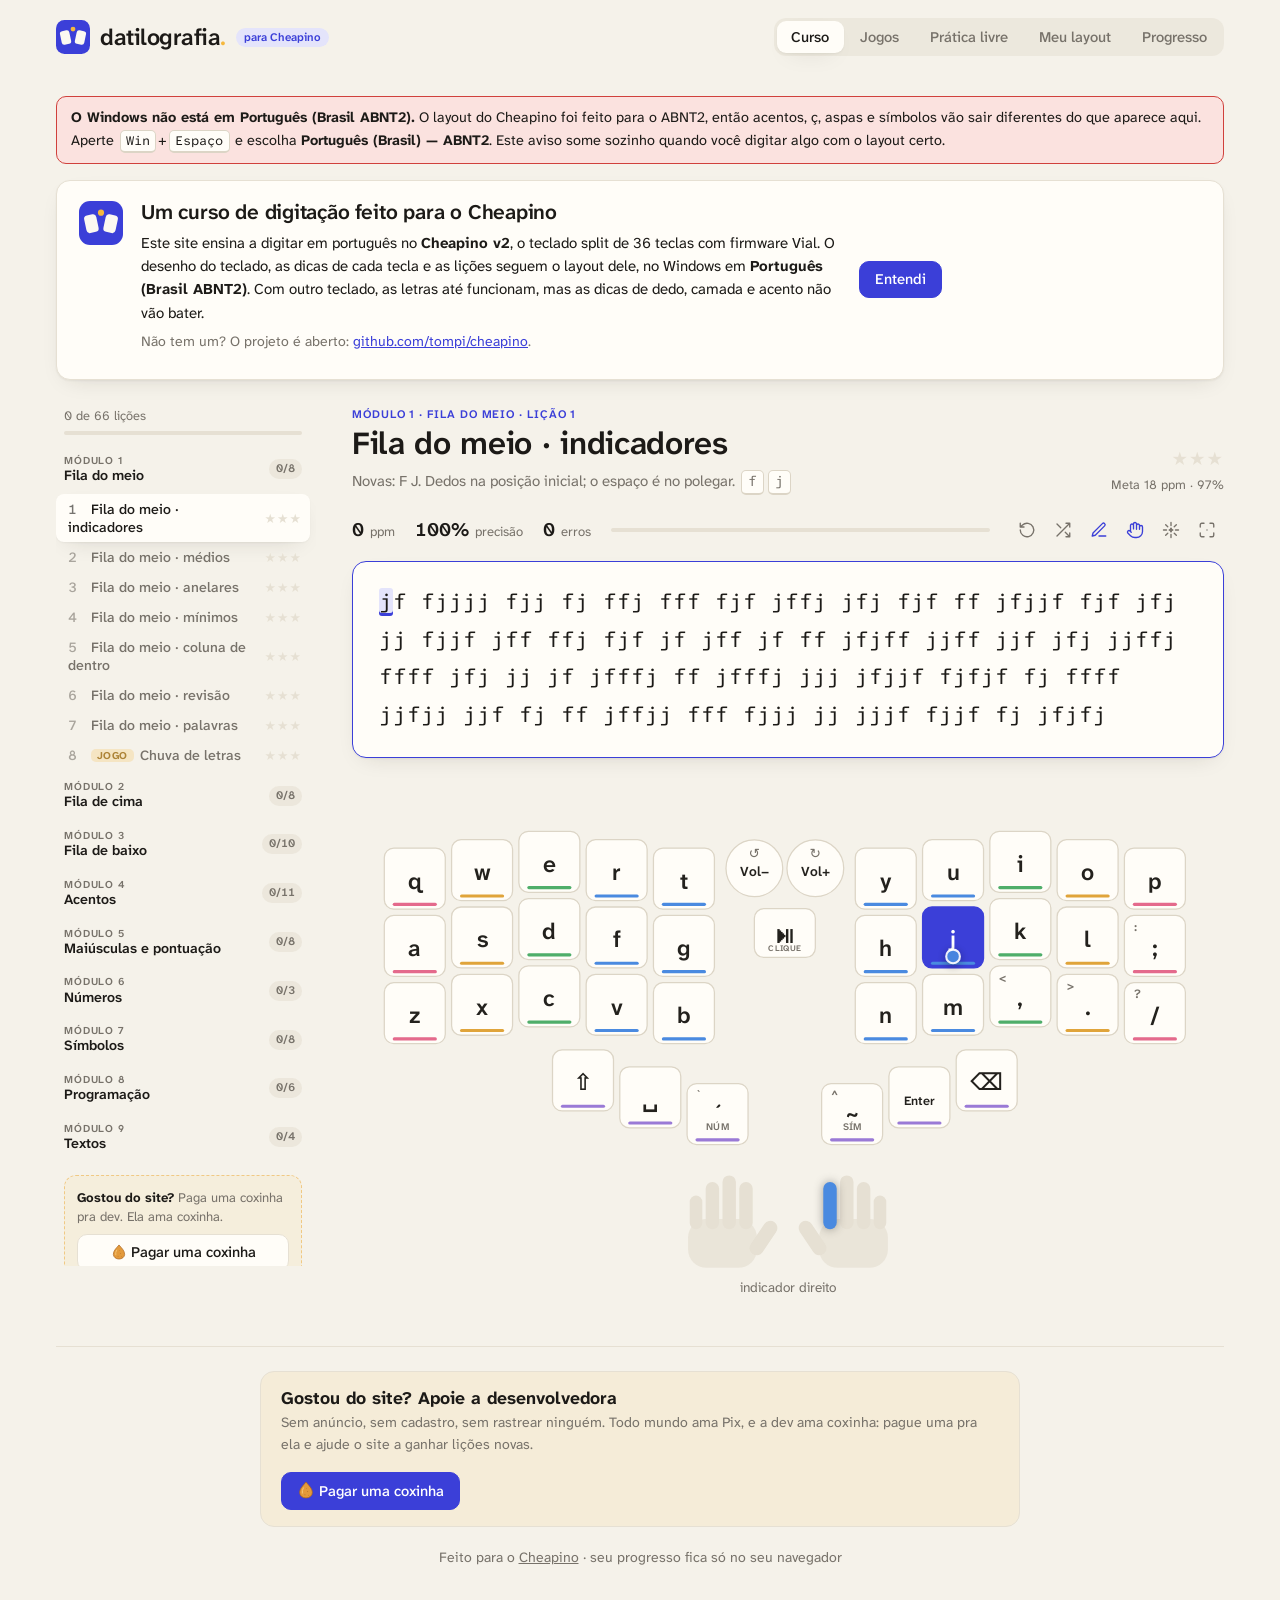
==== datilografia-cheapino/index.html @ bc7ec26a "Datilografia publicada em 2026-10-22T18:55:45.468Z" ====
<!doctype html>
<html lang="pt-BR">
  <head>
    <meta charset="UTF-8" />
    <meta name="viewport" content="width=device-width, initial-scale=1.0" />
    <link rel="preconnect" href="https://fonts.googleapis.com" />
    <link rel="preconnect" href="https://fonts.gstatic.com" crossorigin />
    <link href="https://fonts.googleapis.com/css2?family=Atkinson+Hyperlegible+Mono:wght@400;600;700&family=Atkinson+Hyperlegible+Next:wght@400;500;600;700;800&display=swap" rel="stylesheet" />
    <link rel="icon" href="./favicon.ico" sizes="48x48" />
    <link rel="icon" type="image/png" sizes="96x96" href="./favicon-96.png" />
    <link rel="icon" type="image/png" sizes="192x192" href="./favicon-192.png" />
    <link rel="icon" type="image/svg+xml" href="./favicon.svg" />
    <link rel="apple-touch-icon" href="./apple-touch-icon.png" />
    <link rel="manifest" href="./manifest.webmanifest" />
    <meta name="application-name" content="datilografia." />
    <meta name="apple-mobile-web-app-title" content="datilografia." />
    <meta name="theme-color" content="#3b3fd8" />
    <title>datilografia. — curso de digitação em português para o teclado Cheapino</title>
    <meta name="description" content="Curso gratuito de digitação em português para o teclado split Cheapino v2 (Vial): 65 lições, acentos, programação, jogos e o desenho do seu layout lido direto do teclado." />
    <meta name="keywords" content="digitação, curso de digitação, datilografia, Cheapino, teclado split, Vial, QMK, ABNT2, teclado ergonômico, 36 teclas" />
    <link rel="canonical" href="https://genarasousa.github.io/datilografia-cheapino/" />
    <meta name="robots" content="index, follow" />
    <meta property="og:type" content="website" />
    <meta property="og:locale" content="pt_BR" />
    <meta property="og:site_name" content="datilografia." />
    <meta property="og:title" content="datilografia. — curso de digitação para o Cheapino" />
    <meta property="og:description" content="65 lições, acentos, programação e jogos para aprender a digitar no teclado split Cheapino." />
    <meta property="og:url" content="https://genarasousa.github.io/datilografia-cheapino/" />
    <meta property="og:image" content="https://genarasousa.github.io/datilografia-cheapino/og.png" />
    <meta property="og:image:width" content="1200" />
    <meta property="og:image:height" content="630" />
    <meta property="og:image:alt" content="datilografia. — curso de digitação em português para o teclado split Cheapino" />
    <meta name="twitter:card" content="summary_large_image" />
    <meta name="twitter:title" content="datilografia. — curso de digitação para o Cheapino" />
    <meta name="twitter:description" content="65 lições, acentos, programação e jogos para aprender a digitar no teclado split Cheapino." />
    <meta name="twitter:image" content="https://genarasousa.github.io/datilografia-cheapino/og.png" />
    <script type="application/ld+json">
      {
        "@context": "https://schema.org",
        "@type": "WebSite",
        "name": "datilografia.",
        "alternateName": ["Datilografia Cheapino", "datilografia para Cheapino"],
        "url": "https://genarasousa.github.io/datilografia-cheapino/",
        "inLanguage": "pt-BR"
      }
    </script>
    <script type="application/ld+json">
      {
        "@context": "https://schema.org",
        "@type": "WebApplication",
        "name": "datilografia.",
        "url": "https://genarasousa.github.io/datilografia-cheapino/",
        "image": "https://genarasousa.github.io/datilografia-cheapino/og.png",
        "description": "Curso gratuito de digitação em português para o teclado split Cheapino v2.",
        "applicationCategory": "EducationalApplication",
        "operatingSystem": "Windows",
        "inLanguage": "pt-BR",
        "isAccessibleForFree": true,
        "offers": { "@type": "Offer", "price": "0", "priceCurrency": "BRL" }
      }
    </script>
    <script type="module" crossorigin src="./assets/index-Bh8_E_7R.js"></script>
    <link rel="stylesheet" crossorigin href="./assets/index-CuAibMGf.css">
  </head>
  <body>
    <div id="root">
      <!-- Conteúdo para buscadores e para quem está sem JavaScript; o app substitui ao carregar. -->
      <main style="max-width: 720px; margin: 40px auto; padding: 0 16px; font-family: system-ui, sans-serif; line-height: 1.6">
        <h1>datilografia. — curso de digitação para o Cheapino</h1>
        <p>Curso gratuito de digitação em português feito para o <strong>Cheapino v2</strong>, o teclado split de 36 teclas com firmware Vial, no Windows em Português (Brasil ABNT2).</p>
        <ul>
          <li>65 lições em 9 módulos: fila do meio, de cima e de baixo, acentos (á, ã, ç, ê, à), maiúsculas, pontuação, números, símbolos, programação e textos.</li>
          <li>Desenho do teclado com a próxima tecla, qual dedo usar e a camada certa.</li>
          <li>Lê o layout direto do teclado pelo navegador (WebHID) ou de um arquivo .vil do Vial.</li>
          <li>Jogos: chuva de letras, corrida contra o fantasma, Grande Prêmio, estrada, plantas contra caracóis e contra o relógio.</li>
          <li>Modo foco com som de máquina de escrever e progresso salvo no navegador.</li>
        </ul>
        <noscript><p>Ative o JavaScript para usar o curso.</p></noscript>
      </main>
    </div>
  </body>
</html>
---- datilografia-cheapino/assets/index-CuAibMGf.css ----
:root{--bg: #f5f2ea;--panel: #fffdf8;--text: #1c1a17;--muted: #77726a;--line: #e6e0d3;--accent: #3b3fd8;--accent-soft: #e4e4fb;--brand: #3b3fd8;--brand-ink: #fbf8f1;--brand-dot: #f5b83d;--gold: #f5b83d;--hold: #d98a1c;--hold-soft: #fbedd6;--pre: #8a4fd0;--pre-soft: #efe4fb;--ok: #2f8a55;--err: #d0413c;--err-soft: #fbe2df;--heat: #e04040;--key-bg: #fffdf8;--key-line: #dcd5c6;--key-text: #23211d;--shadow: 0 1px 2px rgba(40, 32, 20, .05), 0 8px 24px -12px rgba(40, 32, 20, .18);--f-pinky: #e46a8c;--f-ring: #e0a43a;--f-middle: #4fae6a;--f-index: #4a8ae0;--f-thumb: #9a7ad6;--serif: "Atkinson Hyperlegible Next", system-ui, sans-serif;--sans: "Atkinson Hyperlegible Next", system-ui, sans-serif;--mono: "Atkinson Hyperlegible Mono", ui-monospace, monospace;--radius: 14px;--asphalt: #45423c;--lane-paint: #f4ecd8;color-scheme:light}@media(prefers-color-scheme:dark){:root:not([data-theme=light]){--bg: #131318;--panel: #1b1b22;--text: #eeebe4;--muted: #96938b;--line: #2a2a33;--accent: #8f93ff;--accent-soft: #272a52;--brand: #5b5ff0;--brand-ink: #f5f2ea;--brand-dot: #f5b83d;--gold: #f5c35a;--hold: #f0a740;--hold-soft: #48351a;--pre: #b99bff;--pre-soft: #33294f;--ok: #62cc8c;--err: #ff6f69;--err-soft: #4a2423;--key-bg: #22222b;--key-line: #363642;--key-text: #eeebe4;--shadow: 0 1px 2px rgba(0, 0, 0, .3), 0 10px 30px -12px rgba(0, 0, 0, .6);--asphalt: #2c2c35;color-scheme:dark}}:root[data-theme=dark]{--bg: #131318;--panel: #1b1b22;--text: #eeebe4;--muted: #96938b;--line: #2a2a33;--accent: #8f93ff;--accent-soft: #272a52;--brand: #5b5ff0;--brand-ink: #f5f2ea;--brand-dot: #f5b83d;--gold: #f5c35a;--hold: #f0a740;--hold-soft: #48351a;--pre: #b99bff;--pre-soft: #33294f;--ok: #62cc8c;--err: #ff6f69;--err-soft: #4a2423;--key-bg: #22222b;--key-line: #363642;--key-text: #eeebe4;--shadow: 0 1px 2px rgba(0, 0, 0, .3), 0 10px 30px -12px rgba(0, 0, 0, .6);--asphalt: #2c2c35;color-scheme:dark}*{box-sizing:border-box}html,body{margin:0}body{background:var(--bg);color:var(--text);font:15px/1.55 var(--sans);-webkit-font-smoothing:antialiased}h1,h2,h3{margin:0;line-height:1.2}h2{font:600 1.45rem/1.2 var(--serif);letter-spacing:-.01em;margin:1.6rem 0 .4rem}a{color:var(--accent)}code,kbd{font-family:var(--mono)}kbd{display:inline-block;min-width:1.6em;padding:0 .4em;margin:0 .15em;border:1px solid var(--key-line);border-bottom-width:2px;border-radius:5px;background:var(--key-bg);text-align:center;font-size:.9em}.muted{color:var(--muted)}button,.button{font:500 .92rem var(--sans);padding:.5rem .95rem;border-radius:10px;border:1px solid var(--line);background:var(--panel);color:var(--text);cursor:pointer;transition:border-color .15s,background .15s,color .15s,transform .1s}button:hover,.button:hover{border-color:color-mix(in oklab,var(--accent) 55%,var(--line))}button:active{transform:translateY(1px)}button:focus-visible,.button:focus-within{outline:2px solid var(--accent);outline-offset:2px}button.primary{background:var(--brand);border-color:var(--brand);color:#fff}button.primary:hover{background:color-mix(in oklab,var(--brand) 88%,#000)}button.danger{color:var(--err);margin-top:1.5rem;background:none}button.active{background:var(--accent-soft);border-color:transparent;color:var(--accent)}.app{max-width:1200px;margin:0 auto;padding:0 16px 56px}.topbar{display:flex;align-items:center;gap:16px;flex-wrap:wrap;padding:18px 0;margin-bottom:22px}.brand{display:flex;align-items:center;gap:10px;padding:0;border:0;background:none;margin-right:auto}.brand:hover{border:0}.brand h1{font-size:1rem}.logo-mark{display:block;flex:none}.wordmark{font:600 1.45rem/1 var(--serif);letter-spacing:-.02em;color:var(--text)}.wordmark-dot{color:var(--brand-dot)}.brand-tag{align-self:center;padding:2px 8px;border-radius:999px;font-size:.72rem;font-weight:600;color:var(--accent);background:var(--accent-soft);white-space:nowrap}.welcome{display:flex;gap:18px;align-items:flex-start;margin:0 0 26px;padding:20px 22px;background:var(--panel);border:1px solid var(--line);border-radius:var(--radius);box-shadow:var(--shadow)}.welcome h2{margin:0 0 6px;font-size:1.3rem}.welcome p{margin:0 0 6px;max-width:70ch}.welcome .muted{font-size:.88rem}.welcome .logo-mark{flex:none}.welcome>button{flex:none;align-self:center}@media(max-width:700px){.welcome{flex-direction:column}.welcome>button{align-self:stretch}}.kbd-status{display:inline-flex;align-items:center;gap:6px;font-size:.8rem;color:var(--muted)}.kbd-status i{width:7px;height:7px;border-radius:50%;background:var(--muted)}.kbd-status.ok i{background:var(--ok);box-shadow:0 0 0 3px color-mix(in oklab,var(--ok) 25%,transparent)}.kbd-status.error i{background:var(--err)}.tabs{display:flex;gap:2px;padding:3px;border-radius:12px;background:color-mix(in oklab,var(--line) 55%,transparent)}.tabs button{border:0;background:none;color:var(--muted);padding:.42rem .9rem;border-radius:9px}.tabs button:hover{color:var(--text)}.tabs button.active{background:var(--panel);color:var(--text);box-shadow:var(--shadow)}.kbd-note{text-align:center;font-size:.85rem;margin:0 0 8px}button:disabled{opacity:.55;cursor:default}.course{display:grid;grid-template-columns:260px 1fr;gap:36px;align-items:start}@media(max-width:860px){.course{grid-template-columns:1fr}.lesson-list{max-height:260px}}.lesson-list{max-height:calc(100vh - 40px);overflow:auto;position:sticky;top:16px;padding-right:6px;scrollbar-width:thin}.lesson-progress{display:flex;flex-direction:column;gap:6px;font-size:.8rem;color:var(--muted);margin:0 8px 10px}.lesson-progress .bar{height:4px;border-radius:2px;background:var(--line);overflow:hidden}.lesson-progress .bar span{display:block;height:100%;background:var(--gold);border-radius:2px}.lesson-list h3{font:600 .7rem var(--sans);text-transform:uppercase;letter-spacing:.08em;color:var(--muted);margin:16px 8px 4px}.lesson-item{display:flex;width:100%;justify-content:space-between;align-items:center;gap:8px;border:none;background:none;text-align:left;padding:6px 8px;font-size:.88rem;color:var(--muted);border-radius:8px}.lesson-item:hover{color:var(--text);background:color-mix(in oklab,var(--line) 40%,transparent)}.lesson-item em{font-style:normal;display:inline-block;min-width:1.6em;font-variant-numeric:tabular-nums;opacity:.6}.lesson-item.active{background:var(--panel);color:var(--text);font-weight:500;box-shadow:var(--shadow)}.stars{white-space:nowrap;letter-spacing:1px}.stars span{color:var(--line);font-size:.8rem}.stars span.on{color:var(--gold)}.lesson-head{display:flex;justify-content:space-between;align-items:flex-end;gap:16px;flex-wrap:wrap;margin-bottom:18px}.lesson-head h2{font-size:2rem;margin:2px 0 6px}.lesson-head p{margin:0}.eyebrow{font-size:.72rem;font-weight:600;text-transform:uppercase;letter-spacing:.08em;color:var(--accent)}.lesson-goal{display:flex;flex-direction:column;align-items:flex-end;gap:2px;font-size:.8rem;color:var(--muted)}.lesson-goal .stars span{font-size:1.15rem}.new-chars kbd{font-size:.95em}.next-lesson{margin-top:14px;text-align:center}.typer{display:flex;flex-direction:column;gap:14px}.typer-stats{display:flex;gap:20px;align-items:center;color:var(--muted);font-size:.82rem}.typer-stats b{color:var(--text);font-size:1.2rem;font-weight:600;font-variant-numeric:tabular-nums;margin-right:2px}.progress{flex:1;height:4px;background:var(--line);border-radius:2px;overflow:hidden}.progress span{display:block;height:100%;background:var(--accent);transition:width .15s}.typer-text{position:relative;background:var(--panel);border:1px solid var(--line);border-radius:var(--radius);padding:22px 26px;box-shadow:var(--shadow);font:1.35rem/1.75 var(--mono);white-space:pre-wrap;word-break:break-word;cursor:text;min-height:110px}.typer-text.code{font-size:1.1rem;line-height:1.6}.typer-text.focused{border-color:var(--accent)}.typer-text .done{color:var(--muted)}.typer-text .done.err{color:var(--err)}.typer-text .cur{background:var(--accent-soft);box-shadow:inset 0 -3px 0 var(--accent);border-radius:3px}.typer-text .cur.err{background:var(--err-soft);box-shadow:inset 0 -3px 0 var(--err)}.typer-text .todo{color:var(--text)}.typer-text .sp.err{background:var(--err-soft)}.hidden-input{position:absolute;opacity:0;left:0;top:0;width:1px;height:1px;resize:none;border:0;padding:0}.focus-overlay{position:absolute;top:0;right:0;bottom:0;left:0;display:grid;place-items:center;border-radius:12px;background:color-mix(in oklab,var(--panel) 80%,transparent);font:600 1rem var(--sans);color:var(--accent)}.hint{display:flex;gap:10px;align-items:center;flex-wrap:wrap;min-height:2rem}.hint-label{color:var(--muted)}.hint kbd{font-size:1.15rem}.hint-steps{font-weight:500}.hint-wrong{color:var(--err)}.result{text-align:center}.result-big{display:flex;gap:28px;justify-content:center;flex-wrap:wrap;margin:6px 0}.result-big>div{display:flex;flex-direction:column;align-items:center}.result-big b{font-size:2rem}.result-big span{color:var(--muted);font-size:.85rem}.typer-actions{display:flex;gap:2px}.icon-btn{display:grid;place-items:center;width:34px;height:34px;padding:0;border:0;background:none;color:var(--muted);border-radius:9px}.icon-btn:hover{color:var(--text);background:color-mix(in oklab,var(--line) 55%,transparent)}.icon-btn.on{color:var(--accent)}.keyboard{width:100%;max-width:820px;margin:4px auto 0;display:block;-webkit-user-select:none;user-select:none;font-feature-settings:"calt" 0,"liga" 0}.key .key-cap{fill:var(--key-bg);stroke:var(--key-line);stroke-width:1.2;transition:fill .1s}.key .key-tap{fill:var(--key-text);font-family:var(--sans);font-weight:600}.key .key-hold{fill:var(--muted);font-family:var(--sans);font-weight:600;letter-spacing:.04em}.key.trns .key-tap{opacity:.3}.key .key-shift{fill:var(--muted);font-family:var(--sans);font-weight:600}.key.hl-target .key-shift{fill:#fff;opacity:.8}.key.dim .key-tap,.key.dim .key-hold{opacity:.25}.key.dim .key-cap{opacity:.55}.mod-view{display:flex;gap:6px;align-items:center;justify-content:center;flex-wrap:wrap;margin:6px 0 0;font-size:.85rem}.key.empty .key-cap{opacity:.4}.key.hl-target .key-cap{fill:var(--accent);stroke:var(--accent)}.key.hl-target .key-tap,.key.hl-target .key-hold{fill:#fff}.key.hl-hold .key-cap{fill:var(--hold-soft);stroke:var(--hold);stroke-width:2.5}.key.hl-pre .key-cap{fill:var(--pre-soft);stroke:var(--pre);stroke-width:2.5}.key.holding .key-cap{stroke:var(--hold);stroke-dasharray:4 3}.key.pressed .key-cap{stroke:var(--ok);stroke-width:3}.badge circle{fill:var(--pre)}.badge text{fill:#fff;font-family:var(--sans);font-weight:700}.key.hl-target .badge circle{fill:var(--text)}.key.hl-target .badge text{fill:var(--bg)}.layer-caption{text-align:center;color:var(--muted);font-size:.85rem;margin:0}.chips{display:flex;gap:6px;flex-wrap:wrap;margin-bottom:14px;align-items:center}.chips button,.mod-view button{border-radius:999px;padding:.35rem .85rem;font-size:.85rem}.custom-text{display:flex;flex-direction:column;gap:8px;margin-bottom:12px;align-items:flex-start}.custom-text textarea{width:100%;font:.95rem var(--mono);padding:10px;border-radius:8px;border:1px solid var(--line);background:var(--panel);color:var(--text)}.legend{display:flex;gap:14px;flex-wrap:wrap;justify-content:center;font-size:.85rem;margin:8px 0}.legend i{display:inline-block;width:12px;height:4px;border-radius:2px;vertical-align:middle}.layout-actions{display:flex;gap:8px;flex-wrap:wrap;justify-content:center;margin:14px 0}.docs{max-width:760px;margin:28px auto 0;display:flex;flex-direction:column;gap:10px}.docs li{margin:6px 0}.docs details{background:var(--panel);border:1px solid var(--line);border-radius:var(--radius);padding:0 20px}.docs details[open]{padding-bottom:8px}.docs summary{cursor:pointer;padding:16px 0;font:600 1.1rem var(--serif);list-style:none;display:flex;justify-content:space-between}.docs summary::-webkit-details-marker{display:none}.docs summary:after{content:"+";color:var(--muted);font-family:var(--sans);font-weight:400;transition:transform .2s}.docs details[open] summary:after{transform:rotate(45deg)}.nav-drill{background:var(--panel);border:1px solid var(--line);border-radius:12px;padding:18px;text-align:center;outline:none}.nav-drill:focus{border-color:var(--accent)}.nav-seq{display:flex;flex-wrap:wrap;gap:6px;justify-content:center}.nav-seq kbd{font-size:1rem;padding:2px 8px}.nav-seq kbd.done{opacity:.35}.nav-seq kbd.cur{border-color:var(--accent);background:var(--accent-soft)}.shake{animation:shake .2s}@keyframes shake{25%{transform:translate(-4px)}75%{transform:translate(4px)}}table{border-collapse:collapse;width:100%;max-width:820px;font-size:.9rem}th,td{text-align:left;padding:6px 10px;border-bottom:1px solid var(--line)}th{color:var(--muted);font-weight:600}.progress-page,.practice,.layout-page{max-width:900px;margin:0 auto}.os-warning{background:var(--err-soft);border:1px solid var(--err);border-radius:10px;padding:10px 14px;margin:0 0 16px;font-size:.9rem}.debug-log{background:var(--panel);border:1px dashed var(--line);border-radius:10px;padding:8px 12px}.debug-log p{margin:0 0 6px;font-size:.85rem}.debug-log pre{margin:0;font-size:.8rem;line-height:1.45;white-space:pre-wrap;max-height:360px;overflow:auto}.option{display:flex;gap:8px;align-items:flex-start;justify-content:center;max-width:820px;margin:4px auto 10px;font-size:.9rem}.encoder .enc-dial{fill:var(--key-bg);stroke:var(--key-line);stroke-width:1.2}.encoder .enc-arrow{fill:var(--muted);font-family:var(--sans)}.encoder .key-tap{fill:var(--key-text);font-family:var(--sans);font-weight:600}.keyboard.shifted .key:not(.dim):not(.empty):not(.hl-target) .key-tap{fill:var(--accent)}.key.mod-on .key-cap{fill:var(--accent-soft);stroke:var(--accent);stroke-width:2.5}body.focus-mode .topbar,body.focus-mode .os-warning,body.focus-mode .welcome,body.focus-mode .lesson-list,body.focus-mode .lesson-head,body.focus-mode .chips,body.focus-mode .custom-text,body.focus-mode .practice>.muted,body.focus-mode .layer-caption,body.focus-mode .debug-log,body.focus-mode .typer-actions>button:not(.focus-toggle):not(.restart-btn):not(.rave-toggle):not(.primary){display:none}body.focus-mode .course{display:block}body.focus-mode .app{max-width:980px;min-height:100vh;display:flex;flex-direction:column;padding-top:4vh;padding-bottom:4vh}body.focus-mode .app>main{margin-block:auto}body.focus-mode .typer{gap:18px;animation:focus-in .4s ease}body.focus-mode .typer-stats{justify-content:center;opacity:.7;font-size:.85rem}body.focus-mode .typer-stats .progress{flex:0 0 220px;height:3px}body.focus-mode .typer-text{font-family:var(--mono);font-size:1.7rem;line-height:1.9;padding:40px 52px;min-height:260px;background:var(--paper);color:var(--ink);border:0;border-radius:4px;box-shadow:0 1px #0000000a,0 18px 50px -18px #00000073}body.focus-mode .typer-text.code{font-size:1.35rem}body.focus-mode .typer-text .todo{color:var(--ink-todo)}body.focus-mode .typer-text .done{color:var(--ink);animation:ink .18s ease-out}body.focus-mode .typer-text .done.err{color:var(--err)}body.focus-mode .typer-text .cur{background:transparent;box-shadow:inset 0 -2px 0 var(--ink);border-radius:0;animation:caret 1.1s steps(1) infinite}body.focus-mode .typer-text .cur.err{box-shadow:inset 0 -2px 0 var(--err);background:var(--err-soft)}body.focus-mode .focus-overlay{background:color-mix(in oklab,var(--paper) 85%,transparent);color:var(--ink);font-family:var(--mono)}body.focus-mode .hint{justify-content:center;opacity:.75}body.focus-mode .typer-actions{opacity:.35;transition:opacity .2s}body.focus-mode .typer-actions:hover{opacity:1}body.focus-mode .keyboard{opacity:.45;transition:opacity .25s;max-width:640px;margin:0 auto}body.focus-mode .keyboard:hover,body.focus-mode .typer:has(.hint-wrong) .keyboard{opacity:1}@keyframes ink{0%{opacity:.25;transform:translateY(-2px)}}@keyframes caret{50%{box-shadow:inset 0 -2px 0 transparent}}@keyframes focus-in{0%{opacity:0;transform:translateY(8px)}}:root{--paper: #fbf8f1;--ink: #2a2622;--ink-todo: #7a7468}@media(prefers-color-scheme:dark){:root:not([data-theme=light]){--paper: #1f1e1b;--ink: #ece6d8;--ink-todo: #a49d8f}}:root[data-theme=dark]{--paper: #1f1e1b;--ink: #ece6d8;--ink-todo: #a49d8f}@media(prefers-reduced-motion:reduce){body.focus-mode *{animation:none!important}}.modal-backdrop{position:fixed;top:0;right:0;bottom:0;left:0;z-index:50;display:grid;place-items:center;padding:16px;background:color-mix(in oklab,#000 55%,transparent);-webkit-backdrop-filter:blur(6px);backdrop-filter:blur(6px);animation:fade-in .25s ease}.result-modal{position:relative;overflow:hidden;width:min(480px,100%);text-align:center;padding:30px 28px 22px;border-radius:22px;background:var(--panel);border:1px solid var(--line);box-shadow:0 30px 80px -20px #0009;animation:modal-in .5s cubic-bezier(.2,1.4,.4,1)}.rm-glow{position:absolute;inset:-40% -20% auto;height:260px;pointer-events:none;opacity:.55;background:radial-gradient(closest-side,color-mix(in oklab,var(--accent) 45%,transparent),transparent)}.stars-3 .rm-glow{background:radial-gradient(closest-side,rgba(232,181,44,.55),transparent)}.rm-lesson{position:relative;margin:0;color:var(--muted);font-size:.82rem;letter-spacing:.05em;text-transform:uppercase}.rm-stars{position:relative;display:flex;justify-content:center;align-items:flex-end;gap:6px;margin:14px 0 6px}.rm-star{width:64px;height:64px;fill:var(--line);stroke:color-mix(in oklab,var(--line) 70%,var(--muted));stroke-width:.8;stroke-linejoin:round;transition:fill .2s}.rm-star.mid{width:84px;height:84px;margin-bottom:10px}.rm-star.on{fill:#f5c542;stroke:#d99a14;filter:drop-shadow(0 0 12px rgba(245,197,66,.7));animation:star-pop .55s cubic-bezier(.2,1.6,.4,1)}.rm-title{position:relative;font-size:1.9rem;margin:4px 0;letter-spacing:-.01em}.rm-sub{position:relative;margin:0 auto;max-width:34ch;color:var(--muted)}.rm-badges{display:flex;flex-wrap:wrap;justify-content:center;gap:6px;margin:14px 0 4px;min-height:8px}.rm-badge{padding:3px 10px;border-radius:999px;font-size:.78rem;font-weight:600;background:var(--accent-soft);color:var(--accent);animation:badge-in .4s 1.4s both cubic-bezier(.2,1.4,.4,1)}.rm-badge.gold{background:#f5c5422e;color:#c98a00}.rm-badge.green{background:color-mix(in oklab,var(--ok) 18%,transparent);color:var(--ok)}@media(prefers-color-scheme:dark){:root:not([data-theme=light]) .rm-badge.gold{color:#f5c542}}:root[data-theme=dark] .rm-badge.gold{color:#f5c542}.rm-stats{display:grid;grid-template-columns:repeat(4,1fr);gap:8px;margin:16px 0 10px}.rm-stats>div{display:flex;flex-direction:column;padding:10px 4px;border-radius:12px;background:var(--bg)}.rm-stats b{font-size:1.45rem;font-variant-numeric:tabular-nums}.rm-stats span{color:var(--muted);font-size:.78rem}.rm-tip{margin:6px 0 0;font-size:.9rem;color:var(--text)}.rm-actions{display:flex;gap:8px;justify-content:center;margin-top:18px;flex-wrap:wrap}.rm-actions .primary{padding-inline:1.2rem}.rm-keys{margin:12px 0 0;font-size:.75rem;color:var(--muted)}.confetti{position:fixed;top:0;right:0;bottom:0;left:0;pointer-events:none;overflow:hidden}.confetti i{position:absolute;top:-20px;border-radius:2px;opacity:0;animation-name:confetti-fall;animation-timing-function:cubic-bezier(.3,.6,.6,1);animation-fill-mode:forwards}@keyframes confetti-fall{0%{opacity:1;transform:translate(0) rotate(0)}to{opacity:.9;transform:translate(var(--drift),105vh) rotate(var(--rot))}}@keyframes star-pop{0%{transform:scale(.2) rotate(-25deg)}60%{transform:scale(1.25) rotate(8deg)}to{transform:scale(1) rotate(0)}}@keyframes modal-in{0%{opacity:0;transform:translateY(24px) scale(.92)}}@keyframes badge-in{0%{opacity:0;transform:scale(.6)}}@keyframes fade-in{0%{opacity:0}}@media(max-width:480px){.rm-stats{grid-template-columns:repeat(2,1fr)}.rm-star{width:52px;height:52px}.rm-star.mid{width:68px;height:68px}}@media(prefers-reduced-motion:reduce){.modal-backdrop *,.modal-backdrop{animation:none!important}.confetti{display:none}}.layer-caption b{color:var(--hold)}.hint{justify-content:center;min-height:2.2rem;font-size:.92rem}.stat-cards{display:grid;grid-template-columns:repeat(3,1fr);gap:12px}.stat-cards>div{background:var(--panel);border:1px solid var(--line);border-radius:var(--radius);padding:18px 20px;box-shadow:var(--shadow)}.stat-cards b{display:block;font:600 2.2rem/1 var(--serif)}.stat-cards b small{font-size:1.1rem;color:var(--muted)}.stat-cards span{font-size:.82rem;color:var(--muted)}.legend{color:var(--muted)}.result-big b,.rm-title{font-family:var(--serif)}@media(max-width:860px){.lesson-list{position:static;max-height:240px}.tabs{width:100%;justify-content:space-between}.tabs button{flex:1;padding-inline:.4rem}.lesson-head h2{font-size:1.6rem}}.game-tag{display:inline-block;margin-right:6px;padding:0 6px;border-radius:5px;vertical-align:1px;font-size:.65rem;font-weight:700;text-transform:uppercase;letter-spacing:.06em;background:color-mix(in oklab,var(--gold) 22%,transparent);color:color-mix(in oklab,var(--gold) 70%,var(--text))}.game{display:flex;flex-direction:column;gap:14px}.game-hud{display:flex;gap:20px;align-items:center;color:var(--muted);font-size:.82rem}.game-hud b,.clock b{color:var(--text);font-size:1.2rem;font-weight:600;font-variant-numeric:tabular-nums;margin-right:2px}.clock{display:flex;align-items:center;gap:4px;flex:1}.clock .progress{margin-left:10px}.hearts span{font-size:1.15rem;color:var(--line);margin-right:2px;transition:color .2s,transform .2s}.hearts span.on{color:var(--err)}.sky{position:relative;overflow:hidden;border-radius:var(--radius);border:1px solid var(--line);cursor:text;background:radial-gradient(1px 1px at 20% 30%,color-mix(in oklab,var(--muted) 60%,transparent) 50%,transparent 51%),radial-gradient(1px 1px at 70% 20%,color-mix(in oklab,var(--muted) 60%,transparent) 50%,transparent 51%),radial-gradient(1px 1px at 45% 60%,color-mix(in oklab,var(--muted) 40%,transparent) 50%,transparent 51%),linear-gradient(180deg,color-mix(in oklab,var(--accent-soft) 70%,var(--panel)),var(--panel));box-shadow:var(--shadow)}.ground{position:absolute;left:0;right:0;bottom:0;height:26px;background:linear-gradient(180deg,color-mix(in oklab,var(--err) 12%,transparent),color-mix(in oklab,var(--err) 22%,transparent));border-top:1px dashed color-mix(in oklab,var(--err) 45%,transparent)}.drop{position:absolute;top:0;padding:4px 10px;border-radius:9px;white-space:nowrap;font:600 1.15rem var(--mono);color:var(--text);background:var(--panel);border:1px solid var(--line);box-shadow:var(--shadow)}.sky.letters .drop{font-size:1.5rem;padding:4px 13px}.drop .typed{color:var(--accent)}.drop.locked{border-color:var(--accent);box-shadow:0 0 0 3px color-mix(in oklab,var(--accent) 25%,transparent),var(--shadow);z-index:2}.burst{position:absolute;width:0;height:0;pointer-events:none}.burst i{position:absolute;width:6px;height:6px;border-radius:50%;background:var(--gold);animation:burst .5s ease-out forwards;transform:rotate(var(--a)) translateY(0)}@keyframes burst{to{transform:rotate(var(--a)) translateY(-42px);opacity:0}}.sky-overlay{position:absolute;top:0;right:0;bottom:0;left:0;display:flex;flex-direction:column;gap:14px;align-items:center;justify-content:center;background:color-mix(in oklab,var(--panel) 72%,transparent);-webkit-backdrop-filter:blur(2px);backdrop-filter:blur(2px);text-align:center;padding:20px}.sky-overlay p{margin:0;font:600 1.2rem var(--serif);max-width:32ch}.countdown{font:600 5rem/1 var(--serif);color:var(--accent);animation:count-pop .7s ease-out}@keyframes count-pop{0%{transform:scale(1.6);opacity:0}40%{opacity:1}}.game .keyboard{max-width:640px}.track{position:relative;display:flex;flex-direction:column;gap:6px;padding:12px 16px;border-radius:var(--radius);background:var(--panel);border:1px solid var(--line);box-shadow:var(--shadow)}.lane{display:flex;align-items:center;gap:10px}.lane-label{width:58px;flex:none;font-size:.72rem;color:var(--muted);text-align:right}.lane-road{position:relative;flex:1;height:30px;margin-right:52px;border-bottom:2px dashed var(--line)}.runner{position:absolute;bottom:-2px}.runner.you{transition:left .12s linear}.car{display:block;fill:var(--brand)}.car .wheel{fill:var(--text)}.car .glass{fill:color-mix(in oklab,#fff 70%,var(--brand))}.car.ghost{fill:var(--muted);opacity:.45}.finish{position:absolute;top:10px;bottom:10px;right:62px;width:8px;background:repeating-conic-gradient(var(--text) 0 25%,var(--panel) 0 50%) 0 0 / 8px 8px;opacity:.6;border-radius:2px}.race-status{position:absolute;top:6px;right:16px;margin:0;font-size:.75rem;font-weight:600}.race-status.ahead{color:var(--ok)}.race-status.behind{color:var(--err)}.fingertip{pointer-events:none}.fingertip .tip{fill:var(--fc);stroke:#fff;stroke-width:2;opacity:.92;filter:drop-shadow(0 2px 4px rgba(0,0,0,.35))}.fingertip .tip-ring{fill:none;stroke:var(--fc);stroke-width:2.5;opacity:0}.fingertip.reach{animation:reach 1.6s cubic-bezier(.45,0,.3,1) infinite}.fingertip.reach .tip-ring,.fingertip.still .tip-ring{animation:tap-ring 1.6s ease-out infinite}.fingertip.still.hold .tip{opacity:.7}.fingertip.still.hold .tip-ring{animation:none;opacity:.6;stroke-dasharray:4 3}@keyframes reach{0%,12%{transform:translate(var(--dx),var(--dy))}48%,78%{transform:translate(0)}to{transform:translate(var(--dx),var(--dy))}}@keyframes tap-ring{0%,45%{opacity:0;transform:scale(.6)}55%{opacity:.9;transform:scale(.8)}80%,to{opacity:0;transform:scale(1.5)}}.hands{display:flex;flex-direction:column;align-items:center;gap:2px;margin-top:-4px}.hands svg{width:210px;height:auto}.hands .palm{fill:color-mix(in oklab,var(--line) 70%,transparent)}.hands .finger{fill:var(--line);transition:fill .2s}.hands .finger.on{filter:drop-shadow(0 0 6px color-mix(in oklab,currentColor 40%,transparent));animation:finger-pulse 1.6s ease-in-out infinite;transform-box:fill-box;transform-origin:bottom center}.hands .finger.on.hold{animation:none;opacity:.75}@keyframes finger-pulse{45%,60%{transform:scaleY(.88)}}.hands-label{font-size:.85rem;color:var(--muted);min-height:1.3em}body.focus-mode .hands{opacity:.45}@media(prefers-reduced-motion:reduce){.fingertip,.fingertip *,.hands .finger{animation:none!important}}.road-scene{position:relative;height:300px;overflow:hidden;border-radius:var(--radius);border:1px solid var(--line);cursor:text;background:linear-gradient(180deg,color-mix(in oklab,var(--accent-soft) 80%,var(--panel)) 0%,var(--panel) 62%);box-shadow:var(--shadow)}.hills{position:absolute;left:0;right:0;background-repeat:repeat-x}.hills.far{bottom:120px;height:90px;opacity:.35;background-size:420px 90px;background-image:radial-gradient(ellipse 210px 90px at 210px 90px,var(--muted) 98%,transparent 100%);background-position-x:calc(var(--dist) * .15)}.hills.near{bottom:110px;height:60px;opacity:.5;background-size:260px 60px;background-image:radial-gradient(ellipse 130px 60px at 130px 60px,color-mix(in oklab,var(--ok) 55%,var(--muted)) 98%,transparent 100%);background-position-x:calc(var(--dist) * .35)}.road{position:absolute;left:0;right:0;bottom:0;height:110px;background:var(--asphalt)}.road:before{content:"";position:absolute;left:0;right:0;top:0;height:6px;background:color-mix(in oklab,var(--gold) 70%,transparent)}.road-dashes{position:absolute;left:0;right:0;top:52px;height:5px;background:repeating-linear-gradient(90deg,var(--lane-paint) 0 38px,transparent 38px 80px);background-position-x:var(--dist);opacity:.8}.road-car{position:absolute;bottom:30px;transform:translate(-50%) scale(2);transform-origin:bottom center;z-index:3}.road-car .jump{animation:car-jump .55s cubic-bezier(.3,.7,.4,1)}.road-car.crash{animation:crash .45s}@keyframes car-jump{0%{transform:translateY(0) rotate(0)}45%{transform:translateY(-46px) rotate(-8deg)}to{transform:translateY(0) rotate(0)}}@keyframes crash{30%{transform:translate(-50%) scale(2) rotate(-10deg)}60%{transform:translate(-50%) scale(2) rotate(6deg)}}.obstacle{position:absolute;bottom:30px;transform:translate(-50%);display:flex;flex-direction:column;align-items:center;gap:6px;z-index:2}.ob-word{padding:3px 10px;border-radius:8px;white-space:nowrap;font:600 1.05rem var(--mono);background:var(--panel);border:1px solid var(--line);box-shadow:var(--shadow)}.obstacle.front .ob-word{border-color:var(--accent);box-shadow:0 0 0 3px color-mix(in oklab,var(--accent) 25%,transparent),var(--shadow)}.ob-word .typed{color:var(--accent)}.ob-shape{width:26px;height:30px}.k0 .ob-shape{clip-path:polygon(50% 0,100% 100%,0 100%);background:repeating-linear-gradient(180deg,#f08a24 0,#f08a24 8px,#fff 8px,#fff 12px)}.k1 .ob-shape{width:40px;height:22px;border-radius:3px;background:repeating-linear-gradient(135deg,var(--err) 0 8px,#fff 8px 16px)}.k2 .ob-shape{width:30px;height:20px;border-radius:50% 50% 6px 6px;background:var(--muted)}.sudden-note{margin:0;text-align:center;font-size:.85rem;color:var(--err);font-weight:500}.horta{position:relative;overflow:hidden;border-radius:var(--radius);border:1px solid var(--line);cursor:text;background:var(--panel);box-shadow:var(--shadow);isolation:isolate;--grass: color-mix(in oklab, var(--ok) 30%, var(--panel));--grass-2: color-mix(in oklab, var(--ok) 22%, var(--panel))}.horta.miss{box-shadow:0 0 0 3px color-mix(in oklab,var(--err) 35%,transparent),var(--shadow)}.seed-bar{display:flex;gap:8px;align-items:stretch;padding:10px;border-bottom:1px solid var(--line);background:color-mix(in oklab,var(--gold) 10%,var(--panel))}.sun-count{display:flex;align-items:center;gap:6px;padding:0 12px 0 4px;font-size:1.3rem;font-variant-numeric:tabular-nums}.sun-count .sun-icon{width:30px;height:30px}.seed{position:relative;overflow:hidden;display:flex;align-items:center;gap:8px;flex:1;min-width:0;padding:6px 10px;border-radius:10px;border:1px solid var(--line);background:var(--panel);opacity:.55;filter:grayscale(.7);transition:opacity .2s,filter .2s}.seed.ready{opacity:1;filter:none}.seed.held{opacity:1;filter:none;border-color:var(--gold);box-shadow:0 0 0 3px color-mix(in oklab,var(--gold) 40%,transparent)}.seed.locked{border-color:var(--accent);box-shadow:0 0 0 3px color-mix(in oklab,var(--accent) 25%,transparent)}.seed.wrong{border-color:var(--err);box-shadow:0 0 0 3px color-mix(in oklab,var(--err) 30%,transparent);animation:shake .2s}.seed-icon .pl{width:30px;height:36px;display:block}.seed-info{display:flex;flex-direction:column;min-width:0;line-height:1.2}.seed-info small{font-size:.7rem;color:var(--muted);white-space:nowrap}.seed-info small b{color:var(--text);font-weight:600}.seed-word{font:600 1.05rem var(--mono);white-space:nowrap;overflow:hidden;text-overflow:ellipsis}.seed-word .typed{color:var(--accent)}.seed-why{font-size:.85rem;font-style:italic;color:var(--muted);white-space:nowrap}.held-note{color:color-mix(in oklab,var(--gold) 70%,var(--text));font-style:normal;font-weight:600}.seed-cd{position:absolute;left:0;right:0;bottom:0;background:color-mix(in oklab,var(--text) 14%,transparent);pointer-events:none}.lawn{position:relative}.lawn.choosing .lawn-row{filter:brightness(.92)}.lawn-row{position:absolute;left:0;right:0;background:repeating-linear-gradient(90deg,var(--grass) 0 calc(100% / 10.8),var(--grass-2) 0 calc(200% / 10.8))}.lawn-row:nth-child(2n){background:repeating-linear-gradient(90deg,var(--grass-2) 0 calc(100% / 10.8),var(--grass) 0 calc(200% / 10.8))}.house{position:absolute;left:0;top:0;bottom:0;background:repeating-linear-gradient(0deg,color-mix(in oklab,var(--hold) 30%,var(--panel)) 0,color-mix(in oklab,var(--hold) 30%,var(--panel)) 14px,color-mix(in oklab,var(--hold) 40%,var(--panel)) 14px,color-mix(in oklab,var(--hold) 40%,var(--panel)) 16px);border-right:3px solid color-mix(in oklab,var(--hold) 60%,var(--text))}.cart{position:absolute;top:24px;transform:translate(-50%);z-index:70}.cart.running{margin-top:24px}.cart-svg{width:34px;display:block}.cart-body{fill:var(--err)}.cart-svg .wheel{fill:var(--text)}.cart-svg .handle{stroke:var(--text);stroke-width:2.5;stroke-linecap:round;fill:none}.plant{position:absolute;display:flex;align-items:flex-end;justify-content:center;height:72px;transform:translate(-50%);padding-bottom:6px}.plant .pl{width:44px;height:54px}.plant.milho .pl{animation:plant-sway 1.5s ease-in-out infinite;transform-origin:bottom center}.plant.girassol .pl{animation:plant-sway 2.4s ease-in-out infinite;transform-origin:bottom center}.plant.pimenta .pl{animation:chili-fuse .7s ease-in forwards}.plant.weak{opacity:.6}@keyframes plant-sway{50%{transform:rotate(-4deg)}}@keyframes chili-fuse{to{transform:scale(1.35);filter:brightness(1.4)}}.ghost{position:absolute;display:flex;flex-direction:column;align-items:center;justify-content:flex-end;height:72px;transform:translate(-50%);padding-bottom:6px}.ghost .pl{width:40px;height:48px;opacity:.45}.ghost .row-word{position:absolute;top:4px;background:color-mix(in oklab,var(--gold) 26%,var(--panel));border-color:var(--gold)}.pl .stem{stroke:#3f8f45;stroke-width:3;fill:none;stroke-linecap:round}.pl .leaf{fill:#4fae55}.pl .petal{fill:#f5b83d}.pl .seed-center{fill:#8a5a2b}.pl .smile{stroke:#3a2410;stroke-width:1.5;fill:none;stroke-linecap:round}.pl .corn{fill:#f2c94c;stroke:#c99a1e;stroke-width:1.2}.pl .corn-line{stroke:#c99a1e;stroke-width:1;fill:none}.pl .eye,.sn .eye{fill:#1c1a17}.pl .eye-white,.sn .eye-white{fill:#fff}.pl .pumpkin{fill:#ee8a2c;stroke:#a8521a;stroke-width:1.5}.pl .pumpkin-line{stroke:#a8521a;stroke-width:1.5;fill:none;stroke-linecap:round}.pl .chili{fill:#d8343a;stroke:#8f1d22;stroke-width:1.2}.pl .angry{stroke:#3a0d0f;stroke-width:1.6;fill:none;stroke-linecap:round}.pipoca{position:absolute;width:13px;height:11px;margin-left:-6px;border-radius:55% 45% 50% 40%;background:#fffbea;border:1.5px solid #e2b93b;z-index:60}.snail{position:absolute;display:flex;flex-direction:column;align-items:center;transform:translate(-22%,34px)}.sn{width:54px;height:32px;animation:snail-crawl 1.6s ease-in-out infinite;transform-origin:bottom right}.snail.eating .sn{animation:snail-eat .5s ease-in-out infinite}.snail.hit .sn{filter:brightness(1.6)}@keyframes snail-crawl{50%{transform:scaleX(1.06) scaleY(.94)}}@keyframes snail-eat{50%{transform:rotate(-8deg)}}.sn .sn-body{fill:#b7c48a;stroke:#7d8a52;stroke-width:1.2}.sn .sn-stalk{stroke:#9aa86c;stroke-width:2.5;stroke-linecap:round;fill:none}.sn .mouth-line{stroke:#3d4422;stroke-width:1.6;stroke-linecap:round;fill:none}.sn .shell{fill:#c7883d;stroke:#7a4f22;stroke-width:1.5}.sn .shell.hard{fill:#8b929a;stroke:#4d5359;stroke-width:2.5}.sn .shell-line{stroke:#5a3a18;stroke-width:1.8;fill:none;stroke-linecap:round}.sn .hard+.shell-line{stroke:#3d4248}.hw{padding:2px 8px;border-radius:7px;white-space:nowrap;font:600 1rem var(--mono);color:var(--text);background:var(--panel);border:1px solid var(--line);box-shadow:var(--shadow)}.hw .typed{color:var(--accent)}.hw.locked{border-color:var(--accent);box-shadow:0 0 0 3px color-mix(in oklab,var(--accent) 25%,transparent),var(--shadow)}.hw.wrong{border-color:var(--err);box-shadow:0 0 0 3px color-mix(in oklab,var(--err) 30%,transparent);animation:shake .2s}.sun{position:absolute;display:flex;flex-direction:column;align-items:center;gap:2px;transform:translate(-30%);transition:opacity .3s}.sun .sun-icon{width:34px;height:34px;animation:sun-spin 6s linear infinite}.sun .hw{font-size:.9rem;background:color-mix(in oklab,var(--gold) 22%,var(--panel));border-color:color-mix(in oklab,var(--gold) 60%,var(--line))}.sun.fading{opacity:.55}@keyframes sun-spin{to{transform:rotate(360deg)}}.sun-icon .core{fill:var(--gold)}.sun-icon .ray{stroke:var(--gold);stroke-width:2.5;stroke-linecap:round}.horta .burst{z-index:85}.burst.big i{width:12px;height:12px;background:#f08a24;animation:burst-big .7s ease-out forwards}@keyframes burst-big{to{transform:rotate(var(--a)) translateY(-90px);opacity:0}}.horta .sky-overlay{z-index:100}.horta-banner{position:absolute;left:50%;top:40%;transform:translate(-50%,-50%);z-index:99;padding:10px 18px;border-radius:12px;font:700 1.4rem var(--serif);color:var(--err);background:color-mix(in oklab,var(--panel) 88%,transparent);border:1px solid var(--err);animation:count-pop .6s ease-out;white-space:nowrap}.step-hint{padding:8px 14px;border-top:1px solid var(--line);font-size:.9rem;color:var(--muted);text-align:center;transition:background .2s,color .2s}.step-hint b{color:var(--text)}.step-hint.on{background:color-mix(in oklab,var(--gold) 18%,var(--panel));color:var(--text)}.sky-overlay p.horta-help{font:400 .95rem/1.5 var(--sans);max-width:44ch;color:var(--muted)}.clock b.last-wave{color:var(--err);font-size:.95rem}.art.art-horta{background:linear-gradient(180deg,color-mix(in oklab,var(--accent-soft) 85%,var(--panel)) 45%,color-mix(in oklab,var(--ok) 28%,var(--panel)) 45%)}.art-horta .pl{width:34px;height:46px;display:block}.art-horta .sn{width:46px;height:28px;display:block}.art-horta>.art-plant{left:8%;bottom:8px;transform:none}.art-horta>.art-snail{left:auto;right:14%;bottom:8px;transform:none;animation:art-snail 8s linear infinite}.art-horta>.art-sun{left:55%;bottom:auto;top:6px;transform:none}.art-horta .art-sun .sun-icon{width:26px;height:26px}.art-pipoca{position:absolute;left:36%;bottom:36px;width:10px;height:9px;border-radius:55% 45% 50% 40%;background:#fffbea;border:1.5px solid #e2b93b;animation:art-pipoca 1.4s linear infinite}@keyframes art-pipoca{0%{transform:translate(0)}to{transform:translate(160px);opacity:.2}}@keyframes art-snail{0%{transform:translate(30px)}to{transform:translate(-60px)}}@media(max-width:600px){.seed-bar{flex-wrap:wrap}.seed{flex-basis:40%}.plant .pl{width:30px;height:40px}.sn{width:40px;height:24px}.hw{font-size:.85rem;padding:1px 5px}}@media(prefers-reduced-motion:reduce){.horta .pl,.horta .sn,.sun .sun-icon{animation:none!important}}.arcade-head h2{margin-top:0;font-size:2rem}.arcade-head p{margin:0 0 18px}.arcade-grid{display:grid;grid-template-columns:repeat(auto-fill,minmax(280px,1fr));gap:14px}.arcade-card{display:flex;flex-direction:column;padding:0;overflow:hidden;text-align:left;border-radius:var(--radius);background:var(--panel);box-shadow:var(--shadow);transition:transform .15s,box-shadow .15s,border-color .15s}.arcade-card:hover{transform:translateY(-3px)}.arcade-info{display:flex;flex-direction:column;gap:4px;padding:14px 16px 16px}.arcade-info b{font:600 1.2rem var(--serif)}.arcade-info .muted{font-size:.85rem;line-height:1.45}.arcade-meta{display:flex;gap:8px;align-items:center;margin-top:6px;font-size:.78rem;color:var(--muted)}.art{position:relative;height:96px;overflow:hidden;background:linear-gradient(180deg,color-mix(in oklab,var(--accent-soft) 85%,var(--panel)),var(--panel));border-bottom:1px solid var(--line)}.art>span{position:absolute;bottom:18px;transform:scale(1.3);transform-origin:bottom left}.art-corrida,.art-gp,.art-estrada{background:linear-gradient(180deg,color-mix(in oklab,var(--accent-soft) 85%,var(--panel)) 60%,var(--asphalt) 60%)}.art-gp>span:nth-child(1){bottom:26px}.art-gp>span:nth-child(2){bottom:16px}.art-gp>span:nth-child(3){bottom:6px}.art-corrida>span:nth-child(2){bottom:4px}.art-jump{animation:art-jump 1.8s ease-in-out infinite}@keyframes art-jump{0%,40%,to{transform:scale(1.3) translateY(0)}60%{transform:scale(1.3) translateY(-26px) rotate(-6deg)}}.art-cone{position:absolute;bottom:18px;width:22px;height:26px;clip-path:polygon(50% 0,100% 100%,0 100%);background:repeating-linear-gradient(180deg,#f08a24 0,#f08a24 7px,#fff 7px,#fff 10px)}.art-chuva b{position:absolute;top:-30px;padding:1px 7px;border-radius:6px;font:600 .9rem var(--mono);background:var(--panel);border:1px solid var(--line);animation:art-fall 2.4s linear infinite}@keyframes art-fall{to{transform:translateY(140px)}}.art-relogio,.art-semerro{display:grid;place-items:center}.art-relogio b,.art-semerro b{font:600 2.2rem var(--serif);color:var(--accent)}.art-semerro b{color:var(--ok)}.arcade-play .back{border:0;background:none;color:var(--muted);padding:0;margin-bottom:10px}.arcade-play .back:hover{color:var(--text)}.arcade,.arcade-play{max-width:960px;margin:0 auto}@media(prefers-reduced-motion:reduce){.art *{animation:none!important}}.module{margin-bottom:2px}.module summary{display:flex;justify-content:space-between;align-items:center;gap:8px;cursor:pointer;list-style:none;padding:8px;border-radius:8px;font-size:.88rem;font-weight:600}.module summary::-webkit-details-marker{display:none}.module summary:hover{background:color-mix(in oklab,var(--line) 40%,transparent)}.module-name{display:flex;flex-direction:column;line-height:1.25}.module-name small{font-size:.66rem;font-weight:600;text-transform:uppercase;letter-spacing:.08em;color:var(--muted)}.module-count{font-size:.72rem;color:var(--muted);font-variant-numeric:tabular-nums;padding:1px 7px;border-radius:999px;background:color-mix(in oklab,var(--line) 60%,transparent)}.module-count.done{color:var(--ok);background:color-mix(in oklab,var(--ok) 16%,transparent)}.module[open] summary{margin-bottom:2px}.module .lesson-item{padding-left:12px}.site-footer{margin-top:3rem;padding-top:1.5rem;border-top:1px solid var(--line);text-align:center;font-size:.88rem}.site-footer a{color:inherit}.support{display:flex;align-items:center;justify-content:space-between;gap:1rem 1.5rem;flex-wrap:wrap;text-align:left;margin:0 auto 1.25rem;max-width:760px;padding:1rem 1.25rem;border:1px solid var(--line);border-radius:14px;background:color-mix(in oklab,var(--gold) 10%,transparent)}.support h3{margin:0 0 .2rem;font-family:var(--serif);font-size:1.1rem}.support p{margin:0}.support-actions{display:flex;gap:.5rem;flex-wrap:wrap}.support-actions a.button{text-decoration:none}body.focus-mode .site-footer{display:none}.coxinha{display:inline-block;vertical-align:-.2em;flex:none}.cx-dough{fill:#e39a3b;stroke:#a8611c;stroke-width:1.4;stroke-linejoin:round}.cx-shine{stroke:#f7c97a;stroke-width:1.8;stroke-linecap:round;fill:none}.cx-crumb{fill:#b8702a}.support-story .coxinha{display:block;margin-bottom:8px;animation:coxinha-bob 2.4s ease-in-out infinite}@keyframes coxinha-bob{50%{transform:translateY(-4px) rotate(-4deg)}}@media(prefers-reduced-motion:reduce){.support-story .coxinha{animation:none}}.support-card{margin:14px 8px 4px;padding:12px;border-radius:12px;border:1px dashed color-mix(in oklab,var(--gold) 60%,var(--line));background:color-mix(in oklab,var(--gold) 8%,transparent);font-size:.82rem;color:var(--muted)}.support-card p{margin:0 0 8px;line-height:1.45}.support-card b{color:var(--text)}.support-card button{width:100%}.rm-invite{margin:16px 0 0;padding:12px 14px;border-radius:14px;background:color-mix(in oklab,var(--gold) 10%,var(--bg));border:1px solid color-mix(in oklab,var(--gold) 35%,var(--line));font-size:.88rem;text-align:left;animation:badge-in .4s 1.8s both ease-out}.rm-invite p{margin:0 0 6px;color:var(--muted);line-height:1.45}.rm-invite .rm-invite-then{color:var(--text);font-size:.95rem}.link-button{padding:0;border:0;background:none;color:var(--accent);font-weight:600;cursor:pointer}.link-button:hover{text-decoration:underline}.support-dialog{position:relative;display:grid;grid-template-columns:1.1fr 1fr;gap:28px;width:min(860px,100%);max-height:calc(100vh - 32px);overflow:auto;padding:30px;border-radius:22px;background:var(--panel);border:1px solid var(--line);box-shadow:0 30px 80px -20px #0009;animation:modal-in .4s cubic-bezier(.2,1.2,.4,1)}.support-close{position:absolute;top:10px;right:12px;width:34px;height:34px;padding:0;border-radius:50%;font-size:1.3rem;line-height:1}.support-story h2{font-family:var(--serif);font-size:1.7rem;line-height:1.2;margin:6px 0 14px}.support-story p{line-height:1.6;color:var(--muted);margin:0 0 12px}.support-pay{display:flex;flex-direction:column;align-items:center;gap:10px;text-align:center}.amounts{display:grid;grid-template-columns:1fr 1fr;gap:8px;width:100%}.amounts button{display:flex;flex-direction:column;gap:2px;padding:8px 10px;text-align:left}.amounts button small{color:var(--muted);font-size:.75rem}.amounts button.on{border-color:var(--gold);box-shadow:0 0 0 3px color-mix(in oklab,var(--gold) 35%,transparent)}.pix-qr{display:grid;place-items:center;width:200px;height:200px;padding:8px;border-radius:14px;background:#fff}.pix-qr svg{width:100%;height:100%;display:block}.pix-how,.pix-to{margin:0;font-size:.82rem;max-width:34ch}.pix-code{width:100%;max-height:3.2em;overflow:hidden;font-family:var(--mono);font-size:.68rem;padding:6px 8px;border-radius:8px;background:var(--bg);border:1px dashed var(--line);-webkit-user-select:all;user-select:all;word-break:break-all;color:var(--muted)}@media(max-width:720px){.support-dialog{grid-template-columns:1fr;padding:24px 18px;gap:18px}.support-story h2{font-size:1.35rem}}.pix-key{align-self:center;font-family:var(--mono);font-size:.85rem;padding:.35rem .6rem;border-radius:8px;background:var(--panel);border:1px dashed var(--line);-webkit-user-select:all;user-select:all;word-break:break-all}.rave-canvas{position:fixed;top:0;right:0;bottom:0;left:0;width:100vw;height:100vh;pointer-events:none;z-index:60}.rave-flash{position:fixed;top:0;right:0;bottom:0;left:0;pointer-events:none;z-index:59;opacity:0}.rave-flash.beat{animation:rave-beat .18s ease-out;background:radial-gradient(circle at 50% 40%,hsl(var(--hue) 100% 60% / calc(var(--heat) * .22)),transparent 70%)}.rave-flash.miss{animation:rave-beat .4s ease-out;background:#ff28461f;box-shadow:inset 0 0 18vmin 4vmin #ff28468c}@keyframes rave-beat{0%{opacity:1}to{opacity:0}}body.rave{background:radial-gradient(60vw 50vh at 15% 10%,hsl(var(--hue) 95% 60% / calc(var(--heat) * .35)),transparent 70%),radial-gradient(60vw 50vh at 85% 90%,hsl(calc(var(--hue) + 140) 95% 60% / calc(var(--heat) * .35)),transparent 70%),var(--bg);background-attachment:fixed}body.rave .typer-text{border-color:hsl(var(--hue) 90% 60% / calc(.3 + var(--heat) * .7));box-shadow:0 0 calc(var(--heat) * 40px) hsl(var(--hue) 100% 60% / calc(var(--heat) * .7)),inset 0 0 calc(var(--heat) * 24px) hsl(calc(var(--hue) + 90) 100% 60% / calc(var(--heat) * .35));transform:scale(calc(1 + var(--heat) * .012))}body.rave .typer-text .done:not(.err){color:hsl(calc(var(--hue) + 40) 90% calc(55% - var(--heat) * 5%));text-shadow:0 0 calc(var(--heat) * 10px) hsl(calc(var(--hue) + 40) 100% 60% / .8)}body.rave .typer-text .cur{box-shadow:0 0 calc(4px + var(--heat) * 16px) hsl(var(--hue) 100% 60%)}body.rave .typer-stats b{color:hsl(var(--hue) 85% 55%)}body.rave .keyboard [class*=hl-]{filter:drop-shadow(0 0 calc(var(--heat) * 12px) hsl(var(--hue) 100% 60%))}body.rave.rave-lv3 .keyboard,body.rave.rave-lv4 .keyboard{animation:rave-bounce .45s ease-in-out infinite alternate}body.rave.rave-lv4 .typer-text .done:not(.err){animation:rave-rainbow 1.2s linear infinite}body.rave.rave-lv4 .brand{animation:rave-wobble .6s ease-in-out infinite alternate}@keyframes rave-bounce{0%{transform:translateY(0)}to{transform:translateY(-4px) scale(1.01)}}@keyframes rave-rainbow{to{filter:hue-rotate(360deg)}}@keyframes rave-wobble{0%{transform:rotate(-2deg)}to{transform:rotate(2deg)}}body.rave .app{overflow-x:clip}body.rave-shake main{animation:rave-shake .3s}@keyframes rave-shake{20%{transform:translate(-6px)}40%{transform:translate(5px)}60%{transform:translate(-4px)}80%{transform:translate(3px)}}.rave-hud{position:fixed;top:0;right:0;bottom:0;left:0;z-index:61;pointer-events:none}.rave-combo{position:absolute;right:24px;top:64px;transform-origin:right top}.rave-label{position:absolute;right:24px;top:calc(70px + 2.6rem);text-align:right;transform-origin:right top}body.focus-mode .rave-combo{top:10px}body.focus-mode .rave-label{top:calc(16px + 2.6rem)}.rave-combo{font:800 1.6rem/1 var(--sans);letter-spacing:.02em;color:hsl(var(--hue) 100% 60%);text-shadow:0 0 12px hsl(var(--hue) 100% 60% / .7),0 2px 0 rgb(0 0 0 / .25);font-size:calc(1.2rem + var(--heat) * 1.4rem)}.rave-combo.pop{animation:rave-pop .18s ease-out}@keyframes rave-pop{0%{transform:scale(1.35)}to{transform:scale(1)}}.rave-label{font:900 2rem/1.1 var(--serif);text-transform:uppercase;opacity:0;background:linear-gradient(90deg,hsl(var(--hue) 100% 60%),hsl(calc(var(--hue) + 120) 100% 60%),hsl(calc(var(--hue) + 240) 100% 60%));-webkit-background-clip:text;background-clip:text;color:transparent;filter:drop-shadow(0 0 14px hsl(var(--hue) 100% 60% / .6))}.rave-label.show{animation:rave-label 1.4s ease-out}@keyframes rave-label{0%{opacity:0;transform:scale(.4) rotate(-6deg)}15%{opacity:1;transform:scale(1.15) rotate(2deg)}30%{transform:scale(1) rotate(0)}75%{opacity:1}to{opacity:0;transform:translateY(16px)}}.rave-toggle.on{color:#fff;background:linear-gradient(135deg,#ff3cac,#784ba0,#2b86c5);border-color:transparent}@media(prefers-reduced-motion:reduce){body.rave .keyboard,body.rave .typer-text .done,body.rave .brand,body.rave-shake main{animation:none!important}}body.rave-gentle .keyboard,body.rave-gentle .typer-text .done,body.rave-gentle .brand,body.rave-gentle main{animation:none!important}body.rave-gentle .typer-text{transform:none}.rave-warning{position:fixed;top:0;right:0;bottom:0;left:0;z-index:100;display:grid;place-items:center;padding:16px;background:#0000008c}.rave-warning-box{max-width:480px;background:var(--panel);color:var(--text);border:1px solid var(--line);border-radius:16px;padding:1.4rem 1.5rem;box-shadow:0 20px 60px #00000059}.rave-warning-box h3{margin:0 0 .6rem;font-family:var(--serif);font-size:1.25rem}.rave-warning-box p{margin:0 0 .8rem;line-height:1.55}.rave-warning-actions{display:flex;flex-wrap:wrap;justify-content:flex-end;gap:.5rem;margin-top:1rem}
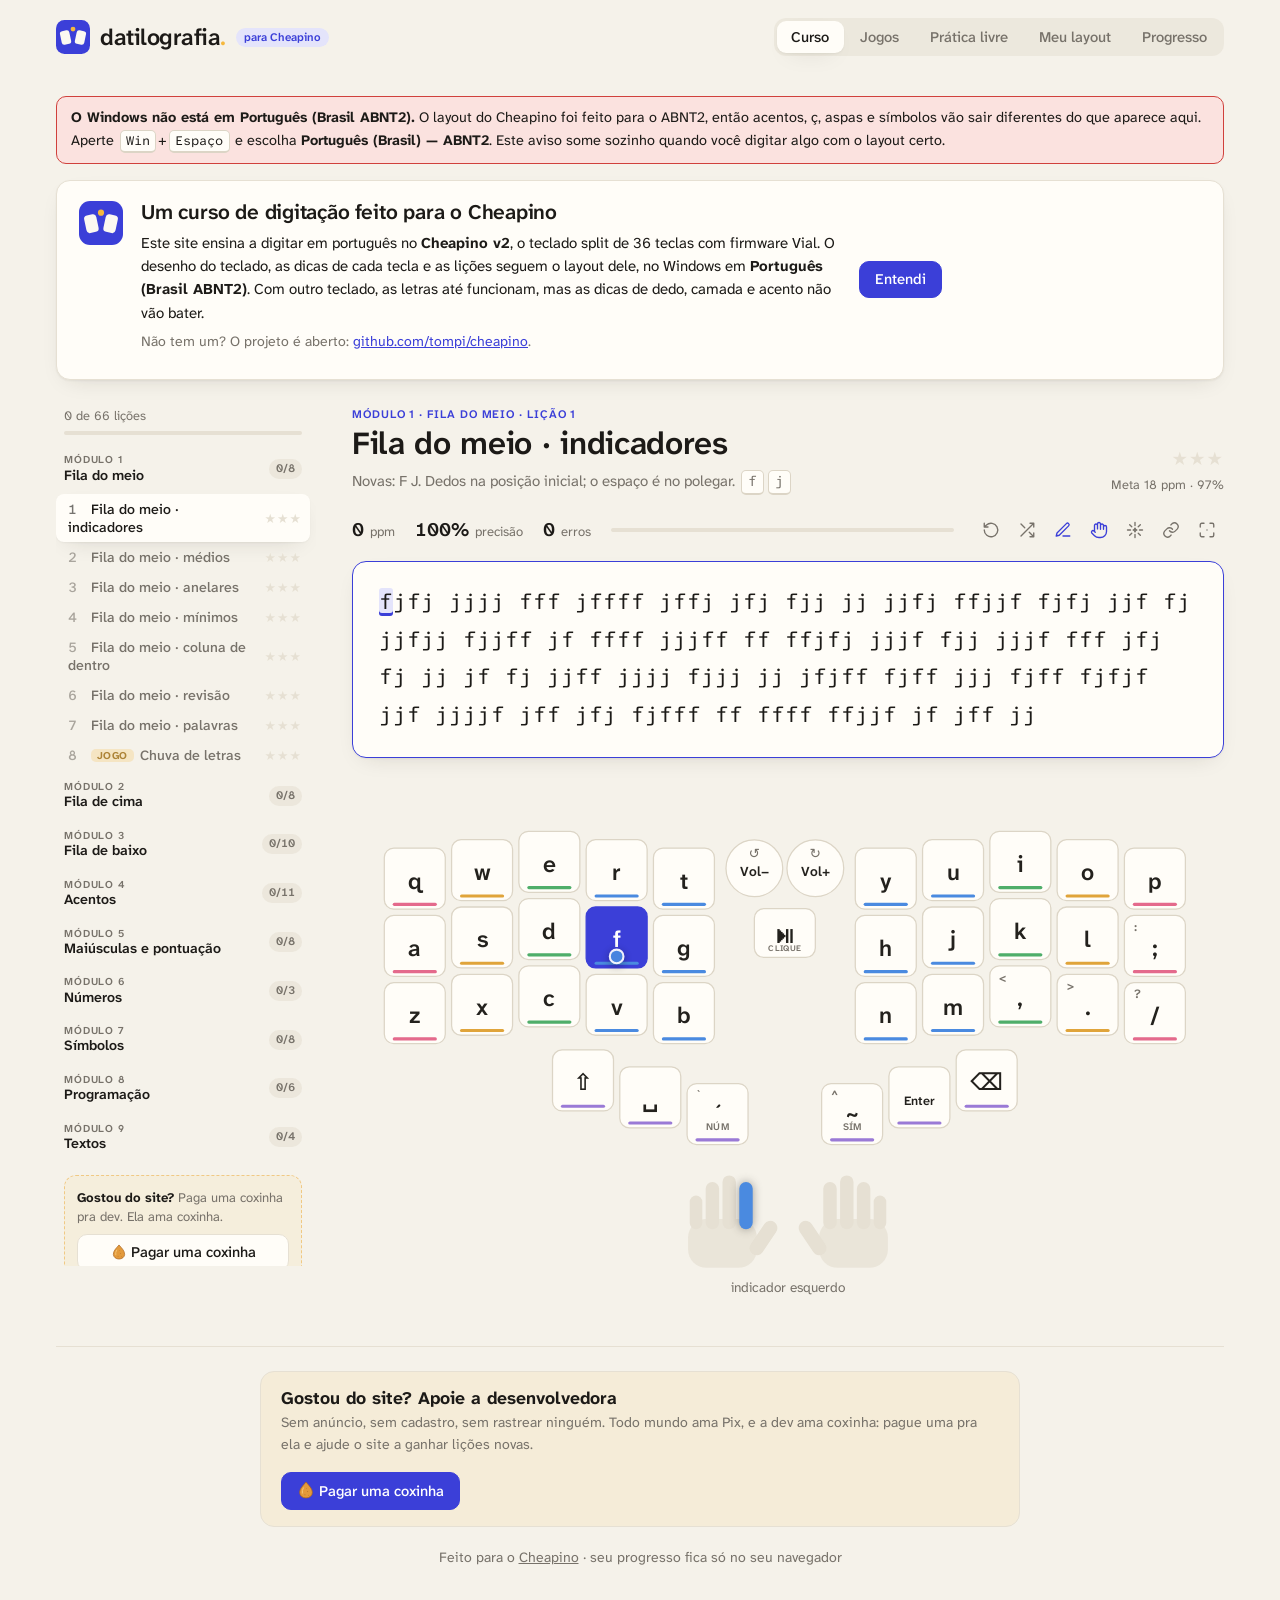
==== commit 10f6f8b6: "Datilografia publicada em 2026-10-22T20:23:14.246Z" ====
--- a/datilografia-cheapino/index.html
+++ b/datilografia-cheapino/index.html
@@ -59,8 +59,8 @@
         "offers": { "@type": "Offer", "price": "0", "priceCurrency": "BRL" }
       }
     </script>
-    <script type="module" crossorigin src="./assets/index-Bh8_E_7R.js"></script>
-    <link rel="stylesheet" crossorigin href="./assets/index-CuAibMGf.css">
+    <script type="module" crossorigin src="./assets/index-Xduu1m4I.js"></script>
+    <link rel="stylesheet" crossorigin href="./assets/index-BAO37v7Q.css">
   </head>
   <body>
     <div id="root">
--- a/datilografia-cheapino/assets/index-BAO37v7Q.css
+++ b/datilografia-cheapino/assets/index-BAO37v7Q.css
@@ -0,0 +1 @@
+:root{--bg: #f5f2ea;--panel: #fffdf8;--text: #1c1a17;--muted: #77726a;--line: #e6e0d3;--accent: #3b3fd8;--accent-soft: #e4e4fb;--brand: #3b3fd8;--brand-ink: #fbf8f1;--brand-dot: #f5b83d;--gold: #f5b83d;--hold: #d98a1c;--hold-soft: #fbedd6;--pre: #8a4fd0;--pre-soft: #efe4fb;--ok: #2f8a55;--err: #d0413c;--err-soft: #fbe2df;--heat: #e04040;--key-bg: #fffdf8;--key-line: #dcd5c6;--key-text: #23211d;--shadow: 0 1px 2px rgba(40, 32, 20, .05), 0 8px 24px -12px rgba(40, 32, 20, .18);--f-pinky: #e46a8c;--f-ring: #e0a43a;--f-middle: #4fae6a;--f-index: #4a8ae0;--f-thumb: #9a7ad6;--serif: "Atkinson Hyperlegible Next", system-ui, sans-serif;--sans: "Atkinson Hyperlegible Next", system-ui, sans-serif;--mono: "Atkinson Hyperlegible Mono", ui-monospace, monospace;--radius: 14px;--asphalt: #45423c;--lane-paint: #f4ecd8;color-scheme:light}@media(prefers-color-scheme:dark){:root:not([data-theme=light]){--bg: #131318;--panel: #1b1b22;--text: #eeebe4;--muted: #96938b;--line: #2a2a33;--accent: #8f93ff;--accent-soft: #272a52;--brand: #5b5ff0;--brand-ink: #f5f2ea;--brand-dot: #f5b83d;--gold: #f5c35a;--hold: #f0a740;--hold-soft: #48351a;--pre: #b99bff;--pre-soft: #33294f;--ok: #62cc8c;--err: #ff6f69;--err-soft: #4a2423;--key-bg: #22222b;--key-line: #363642;--key-text: #eeebe4;--shadow: 0 1px 2px rgba(0, 0, 0, .3), 0 10px 30px -12px rgba(0, 0, 0, .6);--asphalt: #2c2c35;color-scheme:dark}}:root[data-theme=dark]{--bg: #131318;--panel: #1b1b22;--text: #eeebe4;--muted: #96938b;--line: #2a2a33;--accent: #8f93ff;--accent-soft: #272a52;--brand: #5b5ff0;--brand-ink: #f5f2ea;--brand-dot: #f5b83d;--gold: #f5c35a;--hold: #f0a740;--hold-soft: #48351a;--pre: #b99bff;--pre-soft: #33294f;--ok: #62cc8c;--err: #ff6f69;--err-soft: #4a2423;--key-bg: #22222b;--key-line: #363642;--key-text: #eeebe4;--shadow: 0 1px 2px rgba(0, 0, 0, .3), 0 10px 30px -12px rgba(0, 0, 0, .6);--asphalt: #2c2c35;color-scheme:dark}*{box-sizing:border-box}html,body{margin:0}body{background:var(--bg);color:var(--text);font:15px/1.55 var(--sans);-webkit-font-smoothing:antialiased}h1,h2,h3{margin:0;line-height:1.2}h2{font:600 1.45rem/1.2 var(--serif);letter-spacing:-.01em;margin:1.6rem 0 .4rem}a{color:var(--accent)}code,kbd{font-family:var(--mono)}kbd{display:inline-block;min-width:1.6em;padding:0 .4em;margin:0 .15em;border:1px solid var(--key-line);border-bottom-width:2px;border-radius:5px;background:var(--key-bg);text-align:center;font-size:.9em}.muted{color:var(--muted)}button,.button{font:500 .92rem var(--sans);padding:.5rem .95rem;border-radius:10px;border:1px solid var(--line);background:var(--panel);color:var(--text);cursor:pointer;transition:border-color .15s,background .15s,color .15s,transform .1s}button:hover,.button:hover{border-color:color-mix(in oklab,var(--accent) 55%,var(--line))}button:active{transform:translateY(1px)}button:focus-visible,.button:focus-within{outline:2px solid var(--accent);outline-offset:2px}button.primary{background:var(--brand);border-color:var(--brand);color:#fff}button.primary:hover{background:color-mix(in oklab,var(--brand) 88%,#000)}button.danger{color:var(--err);margin-top:1.5rem;background:none}button.active{background:var(--accent-soft);border-color:transparent;color:var(--accent)}.app{max-width:1200px;margin:0 auto;padding:0 16px 56px}.topbar{display:flex;align-items:center;gap:16px;flex-wrap:wrap;padding:18px 0;margin-bottom:22px}.brand{display:flex;align-items:center;gap:10px;padding:0;border:0;background:none;margin-right:auto}.brand:hover{border:0}.brand h1{font-size:1rem}.logo-mark{display:block;flex:none}.wordmark{font:600 1.45rem/1 var(--serif);letter-spacing:-.02em;color:var(--text)}.wordmark-dot{color:var(--brand-dot)}.brand-tag{align-self:center;padding:2px 8px;border-radius:999px;font-size:.72rem;font-weight:600;color:var(--accent);background:var(--accent-soft);white-space:nowrap}.welcome{display:flex;gap:18px;align-items:flex-start;margin:0 0 26px;padding:20px 22px;background:var(--panel);border:1px solid var(--line);border-radius:var(--radius);box-shadow:var(--shadow)}.welcome h2{margin:0 0 6px;font-size:1.3rem}.welcome p{margin:0 0 6px;max-width:70ch}.welcome .muted{font-size:.88rem}.welcome .logo-mark{flex:none}.welcome>button{flex:none;align-self:center}@media(max-width:700px){.welcome{flex-direction:column}.welcome>button{align-self:stretch}}.kbd-status{display:inline-flex;align-items:center;gap:6px;font-size:.8rem;color:var(--muted)}.kbd-status i{width:7px;height:7px;border-radius:50%;background:var(--muted)}.kbd-status.ok i{background:var(--ok);box-shadow:0 0 0 3px color-mix(in oklab,var(--ok) 25%,transparent)}.kbd-status.error i{background:var(--err)}.tabs{display:flex;gap:2px;padding:3px;border-radius:12px;background:color-mix(in oklab,var(--line) 55%,transparent)}.tabs button{border:0;background:none;color:var(--muted);padding:.42rem .9rem;border-radius:9px}.tabs button:hover{color:var(--text)}.tabs button.active{background:var(--panel);color:var(--text);box-shadow:var(--shadow)}.kbd-note{text-align:center;font-size:.85rem;margin:0 0 8px}button:disabled{opacity:.55;cursor:default}.course{display:grid;grid-template-columns:260px 1fr;gap:36px;align-items:start}@media(max-width:860px){.course{grid-template-columns:1fr}.lesson-list{max-height:260px}}.lesson-list{max-height:calc(100vh - 40px);overflow:auto;position:sticky;top:16px;padding-right:6px;scrollbar-width:thin}.lesson-progress{display:flex;flex-direction:column;gap:6px;font-size:.8rem;color:var(--muted);margin:0 8px 10px}.lesson-progress .bar{height:4px;border-radius:2px;background:var(--line);overflow:hidden}.lesson-progress .bar span{display:block;height:100%;background:var(--gold);border-radius:2px}.lesson-list h3{font:600 .7rem var(--sans);text-transform:uppercase;letter-spacing:.08em;color:var(--muted);margin:16px 8px 4px}.lesson-item{display:flex;width:100%;justify-content:space-between;align-items:center;gap:8px;border:none;background:none;text-align:left;padding:6px 8px;font-size:.88rem;color:var(--muted);border-radius:8px}.lesson-item:hover{color:var(--text);background:color-mix(in oklab,var(--line) 40%,transparent)}.lesson-item em{font-style:normal;display:inline-block;min-width:1.6em;font-variant-numeric:tabular-nums;opacity:.6}.lesson-item.active{background:var(--panel);color:var(--text);font-weight:500;box-shadow:var(--shadow)}.stars{white-space:nowrap;letter-spacing:1px}.stars span{color:var(--line);font-size:.8rem}.stars span.on{color:var(--gold)}.lesson-head{display:flex;justify-content:space-between;align-items:flex-end;gap:16px;flex-wrap:wrap;margin-bottom:18px}.lesson-head h2{font-size:2rem;margin:2px 0 6px}.lesson-head p{margin:0}.eyebrow{font-size:.72rem;font-weight:600;text-transform:uppercase;letter-spacing:.08em;color:var(--accent)}.lesson-goal{display:flex;flex-direction:column;align-items:flex-end;gap:2px;font-size:.8rem;color:var(--muted)}.lesson-goal .stars span{font-size:1.15rem}.new-chars kbd{font-size:.95em}.next-lesson{margin-top:14px;text-align:center}.typer{display:flex;flex-direction:column;gap:14px}.typer-stats{display:flex;gap:20px;align-items:center;color:var(--muted);font-size:.82rem}.typer-stats b{color:var(--text);font-size:1.2rem;font-weight:600;font-variant-numeric:tabular-nums;margin-right:2px}.progress{flex:1;height:4px;background:var(--line);border-radius:2px;overflow:hidden}.progress span{display:block;height:100%;background:var(--accent);transition:width .15s}.typer-text{position:relative;background:var(--panel);border:1px solid var(--line);border-radius:var(--radius);padding:22px 26px;box-shadow:var(--shadow);font:1.35rem/1.75 var(--mono);white-space:pre-wrap;word-break:break-word;cursor:text;min-height:110px}.typer-text.code{font-size:1.1rem;line-height:1.6}.typer-text.focused{border-color:var(--accent)}.typer-text .done{color:var(--muted)}.typer-text .done.err{color:var(--err)}.typer-text .cur{background:var(--accent-soft);box-shadow:inset 0 -3px 0 var(--accent);border-radius:3px}.typer-text .cur.err{background:var(--err-soft);box-shadow:inset 0 -3px 0 var(--err)}.typer-text .todo{color:var(--text)}.typer-text .sp.err{background:var(--err-soft)}.hidden-input{position:absolute;opacity:0;left:0;top:0;width:1px;height:1px;resize:none;border:0;padding:0}.focus-overlay{position:absolute;top:0;right:0;bottom:0;left:0;display:grid;place-items:center;border-radius:12px;background:color-mix(in oklab,var(--panel) 80%,transparent);font:600 1rem var(--sans);color:var(--accent)}.hint{display:flex;gap:10px;align-items:center;flex-wrap:wrap;min-height:2rem}.hint-label{color:var(--muted)}.hint kbd{font-size:1.15rem}.hint-steps{font-weight:500}.hint-wrong{color:var(--err)}.result{text-align:center}.result-big{display:flex;gap:28px;justify-content:center;flex-wrap:wrap;margin:6px 0}.result-big>div{display:flex;flex-direction:column;align-items:center}.result-big b{font-size:2rem}.result-big span{color:var(--muted);font-size:.85rem}.typer-actions{display:flex;gap:2px}.icon-btn{display:grid;place-items:center;width:34px;height:34px;padding:0;border:0;background:none;color:var(--muted);border-radius:9px}.icon-btn:hover{color:var(--text);background:color-mix(in oklab,var(--line) 55%,transparent)}.icon-btn.on{color:var(--accent)}.keyboard{width:100%;max-width:820px;margin:4px auto 0;display:block;-webkit-user-select:none;user-select:none;font-feature-settings:"calt" 0,"liga" 0}.key .key-cap{fill:var(--key-bg);stroke:var(--key-line);stroke-width:1.2;transition:fill .1s}.key .key-tap{fill:var(--key-text);font-family:var(--sans);font-weight:600}.key .key-hold{fill:var(--muted);font-family:var(--sans);font-weight:600;letter-spacing:.04em}.key.trns .key-tap{opacity:.3}.key .key-shift{fill:var(--muted);font-family:var(--sans);font-weight:600}.key.hl-target .key-shift{fill:#fff;opacity:.8}.key.dim .key-tap,.key.dim .key-hold{opacity:.25}.key.dim .key-cap{opacity:.55}.mod-view{display:flex;gap:6px;align-items:center;justify-content:center;flex-wrap:wrap;margin:6px 0 0;font-size:.85rem}.key.empty .key-cap{opacity:.4}.key.hl-target .key-cap{fill:var(--accent);stroke:var(--accent)}.key.hl-target .key-tap,.key.hl-target .key-hold{fill:#fff}.key.hl-hold .key-cap{fill:var(--hold-soft);stroke:var(--hold);stroke-width:2.5}.key.hl-pre .key-cap{fill:var(--pre-soft);stroke:var(--pre);stroke-width:2.5}.key.holding .key-cap{stroke:var(--hold);stroke-dasharray:4 3}.key.pressed .key-cap{stroke:var(--ok);stroke-width:3}.badge circle{fill:var(--pre)}.badge text{fill:#fff;font-family:var(--sans);font-weight:700}.key.hl-target .badge circle{fill:var(--text)}.key.hl-target .badge text{fill:var(--bg)}.layer-caption{text-align:center;color:var(--muted);font-size:.85rem;margin:0}.chips{display:flex;gap:6px;flex-wrap:wrap;margin-bottom:14px;align-items:center}.chips button,.mod-view button{border-radius:999px;padding:.35rem .85rem;font-size:.85rem}.custom-text{display:flex;flex-direction:column;gap:8px;margin-bottom:12px;align-items:flex-start}.custom-text textarea{width:100%;font:.95rem var(--mono);padding:10px;border-radius:8px;border:1px solid var(--line);background:var(--panel);color:var(--text)}.legend{display:flex;gap:14px;flex-wrap:wrap;justify-content:center;font-size:.85rem;margin:8px 0}.legend i{display:inline-block;width:12px;height:4px;border-radius:2px;vertical-align:middle}.layout-actions{display:flex;gap:8px;flex-wrap:wrap;justify-content:center;margin:14px 0}.docs{max-width:760px;margin:28px auto 0;display:flex;flex-direction:column;gap:10px}.docs li{margin:6px 0}.docs details{background:var(--panel);border:1px solid var(--line);border-radius:var(--radius);padding:0 20px}.docs details[open]{padding-bottom:8px}.docs summary{cursor:pointer;padding:16px 0;font:600 1.1rem var(--serif);list-style:none;display:flex;justify-content:space-between}.docs summary::-webkit-details-marker{display:none}.docs summary:after{content:"+";color:var(--muted);font-family:var(--sans);font-weight:400;transition:transform .2s}.docs details[open] summary:after{transform:rotate(45deg)}.nav-drill{background:var(--panel);border:1px solid var(--line);border-radius:12px;padding:18px;text-align:center;outline:none}.nav-drill:focus{border-color:var(--accent)}.nav-seq{display:flex;flex-wrap:wrap;gap:6px;justify-content:center}.nav-seq kbd{font-size:1rem;padding:2px 8px}.nav-seq kbd.done{opacity:.35}.nav-seq kbd.cur{border-color:var(--accent);background:var(--accent-soft)}.shake{animation:shake .2s}@keyframes shake{25%{transform:translate(-4px)}75%{transform:translate(4px)}}table{border-collapse:collapse;width:100%;max-width:820px;font-size:.9rem}th,td{text-align:left;padding:6px 10px;border-bottom:1px solid var(--line)}th{color:var(--muted);font-weight:600}.progress-page,.practice,.layout-page{max-width:900px;margin:0 auto}.os-warning{background:var(--err-soft);border:1px solid var(--err);border-radius:10px;padding:10px 14px;margin:0 0 16px;font-size:.9rem}.debug-log{background:var(--panel);border:1px dashed var(--line);border-radius:10px;padding:8px 12px}.debug-log p{margin:0 0 6px;font-size:.85rem}.debug-log pre{margin:0;font-size:.8rem;line-height:1.45;white-space:pre-wrap;max-height:360px;overflow:auto}.option{display:flex;gap:8px;align-items:flex-start;justify-content:center;max-width:820px;margin:4px auto 10px;font-size:.9rem}.encoder .enc-dial{fill:var(--key-bg);stroke:var(--key-line);stroke-width:1.2}.encoder .enc-arrow{fill:var(--muted);font-family:var(--sans)}.encoder .key-tap{fill:var(--key-text);font-family:var(--sans);font-weight:600}.keyboard.shifted .key:not(.dim):not(.empty):not(.hl-target) .key-tap{fill:var(--accent)}.key.mod-on .key-cap{fill:var(--accent-soft);stroke:var(--accent);stroke-width:2.5}body.focus-mode .topbar,body.focus-mode .os-warning,body.focus-mode .welcome,body.focus-mode .lesson-list,body.focus-mode .lesson-head,body.focus-mode .chips,body.focus-mode .custom-text,body.focus-mode .practice>.muted,body.focus-mode .layer-caption,body.focus-mode .debug-log,body.focus-mode .typer-actions>button:not(.focus-toggle):not(.restart-btn):not(.rave-toggle):not(.primary){display:none}body.focus-mode .course{display:block}body.focus-mode .app{max-width:980px;min-height:100vh;display:flex;flex-direction:column;padding-top:4vh;padding-bottom:4vh}body.focus-mode .app>main{margin-block:auto}body.focus-mode .typer{gap:18px;animation:focus-in .4s ease}body.focus-mode .typer-stats{justify-content:center;opacity:.7;font-size:.85rem}body.focus-mode .typer-stats .progress{flex:0 0 220px;height:3px}body.focus-mode .typer-text{font-family:var(--mono);font-size:1.7rem;line-height:1.9;padding:40px 52px;min-height:260px;background:var(--paper);color:var(--ink);border:0;border-radius:4px;box-shadow:0 1px #0000000a,0 18px 50px -18px #00000073}body.focus-mode .typer-text.code{font-size:1.35rem}body.focus-mode .typer-text .todo{color:var(--ink-todo)}body.focus-mode .typer-text .done{color:var(--ink);animation:ink .18s ease-out}body.focus-mode .typer-text .done.err{color:var(--err)}body.focus-mode .typer-text .cur{background:transparent;box-shadow:inset 0 -2px 0 var(--ink);border-radius:0;animation:caret 1.1s steps(1) infinite}body.focus-mode .typer-text .cur.err{box-shadow:inset 0 -2px 0 var(--err);background:var(--err-soft)}body.focus-mode .focus-overlay{background:color-mix(in oklab,var(--paper) 85%,transparent);color:var(--ink);font-family:var(--mono)}body.focus-mode .hint{justify-content:center;opacity:.75}body.focus-mode .typer-actions{opacity:.35;transition:opacity .2s}body.focus-mode .typer-actions:hover{opacity:1}body.focus-mode .keyboard{opacity:.45;transition:opacity .25s;max-width:640px;margin:0 auto}body.focus-mode .keyboard:hover,body.focus-mode .typer:has(.hint-wrong) .keyboard{opacity:1}@keyframes ink{0%{opacity:.25;transform:translateY(-2px)}}@keyframes caret{50%{box-shadow:inset 0 -2px 0 transparent}}@keyframes focus-in{0%{opacity:0;transform:translateY(8px)}}:root{--paper: #fbf8f1;--ink: #2a2622;--ink-todo: #7a7468}@media(prefers-color-scheme:dark){:root:not([data-theme=light]){--paper: #1f1e1b;--ink: #ece6d8;--ink-todo: #a49d8f}}:root[data-theme=dark]{--paper: #1f1e1b;--ink: #ece6d8;--ink-todo: #a49d8f}@media(prefers-reduced-motion:reduce){body.focus-mode *{animation:none!important}}.modal-backdrop{position:fixed;top:0;right:0;bottom:0;left:0;z-index:50;display:grid;place-items:center;padding:16px;background:color-mix(in oklab,#000 55%,transparent);-webkit-backdrop-filter:blur(6px);backdrop-filter:blur(6px);animation:fade-in .25s ease}.result-modal{position:relative;overflow:hidden;width:min(480px,100%);text-align:center;padding:30px 28px 22px;border-radius:22px;background:var(--panel);border:1px solid var(--line);box-shadow:0 30px 80px -20px #0009;animation:modal-in .5s cubic-bezier(.2,1.4,.4,1)}.rm-glow{position:absolute;inset:-40% -20% auto;height:260px;pointer-events:none;opacity:.55;background:radial-gradient(closest-side,color-mix(in oklab,var(--accent) 45%,transparent),transparent)}.stars-3 .rm-glow{background:radial-gradient(closest-side,rgba(232,181,44,.55),transparent)}.rm-lesson{position:relative;margin:0;color:var(--muted);font-size:.82rem;letter-spacing:.05em;text-transform:uppercase}.rm-stars{position:relative;display:flex;justify-content:center;align-items:flex-end;gap:6px;margin:14px 0 6px}.rm-star{width:64px;height:64px;fill:var(--line);stroke:color-mix(in oklab,var(--line) 70%,var(--muted));stroke-width:.8;stroke-linejoin:round;transition:fill .2s}.rm-star.mid{width:84px;height:84px;margin-bottom:10px}.rm-star.on{fill:#f5c542;stroke:#d99a14;filter:drop-shadow(0 0 12px rgba(245,197,66,.7));animation:star-pop .55s cubic-bezier(.2,1.6,.4,1)}.rm-title{position:relative;font-size:1.9rem;margin:4px 0;letter-spacing:-.01em}.rm-sub{position:relative;margin:0 auto;max-width:34ch;color:var(--muted)}.rm-badges{display:flex;flex-wrap:wrap;justify-content:center;gap:6px;margin:14px 0 4px;min-height:8px}.rm-badge{padding:3px 10px;border-radius:999px;font-size:.78rem;font-weight:600;background:var(--accent-soft);color:var(--accent);animation:badge-in .4s 1.4s both cubic-bezier(.2,1.4,.4,1)}.rm-badge.gold{background:#f5c5422e;color:#c98a00}.rm-badge.green{background:color-mix(in oklab,var(--ok) 18%,transparent);color:var(--ok)}@media(prefers-color-scheme:dark){:root:not([data-theme=light]) .rm-badge.gold{color:#f5c542}}:root[data-theme=dark] .rm-badge.gold{color:#f5c542}.rm-stats{display:grid;grid-template-columns:repeat(4,1fr);gap:8px;margin:16px 0 10px}.rm-stats>div{display:flex;flex-direction:column;padding:10px 4px;border-radius:12px;background:var(--bg)}.rm-stats b{font-size:1.45rem;font-variant-numeric:tabular-nums}.rm-stats span{color:var(--muted);font-size:.78rem}.rm-tip{margin:6px 0 0;font-size:.9rem;color:var(--text)}.rm-actions{display:flex;gap:8px;justify-content:center;margin-top:18px;flex-wrap:wrap}.rm-actions .primary{padding-inline:1.2rem}.rm-keys{margin:12px 0 0;font-size:.75rem;color:var(--muted)}.confetti{position:fixed;top:0;right:0;bottom:0;left:0;pointer-events:none;overflow:hidden}.confetti i{position:absolute;top:-20px;border-radius:2px;opacity:0;animation-name:confetti-fall;animation-timing-function:cubic-bezier(.3,.6,.6,1);animation-fill-mode:forwards}@keyframes confetti-fall{0%{opacity:1;transform:translate(0) rotate(0)}to{opacity:.9;transform:translate(var(--drift),105vh) rotate(var(--rot))}}@keyframes star-pop{0%{transform:scale(.2) rotate(-25deg)}60%{transform:scale(1.25) rotate(8deg)}to{transform:scale(1) rotate(0)}}@keyframes modal-in{0%{opacity:0;transform:translateY(24px) scale(.92)}}@keyframes badge-in{0%{opacity:0;transform:scale(.6)}}@keyframes fade-in{0%{opacity:0}}@media(max-width:480px){.rm-stats{grid-template-columns:repeat(2,1fr)}.rm-star{width:52px;height:52px}.rm-star.mid{width:68px;height:68px}}@media(prefers-reduced-motion:reduce){.modal-backdrop *,.modal-backdrop{animation:none!important}.confetti{display:none}}.layer-caption b{color:var(--hold)}.hint{justify-content:center;min-height:2.2rem;font-size:.92rem}.stat-cards{display:grid;grid-template-columns:repeat(3,1fr);gap:12px}.stat-cards>div{background:var(--panel);border:1px solid var(--line);border-radius:var(--radius);padding:18px 20px;box-shadow:var(--shadow)}.stat-cards b{display:block;font:600 2.2rem/1 var(--serif)}.stat-cards b small{font-size:1.1rem;color:var(--muted)}.stat-cards span{font-size:.82rem;color:var(--muted)}.legend{color:var(--muted)}.result-big b,.rm-title{font-family:var(--serif)}@media(max-width:860px){.lesson-list{position:static;max-height:240px}.tabs{width:100%;justify-content:space-between}.tabs button{flex:1;padding-inline:.4rem}.lesson-head h2{font-size:1.6rem}}.game-tag{display:inline-block;margin-right:6px;padding:0 6px;border-radius:5px;vertical-align:1px;font-size:.65rem;font-weight:700;text-transform:uppercase;letter-spacing:.06em;background:color-mix(in oklab,var(--gold) 22%,transparent);color:color-mix(in oklab,var(--gold) 70%,var(--text))}.game{display:flex;flex-direction:column;gap:14px}.game-hud{display:flex;gap:20px;align-items:center;color:var(--muted);font-size:.82rem}.game-hud b,.clock b{color:var(--text);font-size:1.2rem;font-weight:600;font-variant-numeric:tabular-nums;margin-right:2px}.clock{display:flex;align-items:center;gap:4px;flex:1}.clock .progress{margin-left:10px}.hearts span{font-size:1.15rem;color:var(--line);margin-right:2px;transition:color .2s,transform .2s}.hearts span.on{color:var(--err)}.sky{position:relative;overflow:hidden;border-radius:var(--radius);border:1px solid var(--line);cursor:text;background:radial-gradient(1px 1px at 20% 30%,color-mix(in oklab,var(--muted) 60%,transparent) 50%,transparent 51%),radial-gradient(1px 1px at 70% 20%,color-mix(in oklab,var(--muted) 60%,transparent) 50%,transparent 51%),radial-gradient(1px 1px at 45% 60%,color-mix(in oklab,var(--muted) 40%,transparent) 50%,transparent 51%),linear-gradient(180deg,color-mix(in oklab,var(--accent-soft) 70%,var(--panel)),var(--panel));box-shadow:var(--shadow)}.ground{position:absolute;left:0;right:0;bottom:0;height:26px;background:linear-gradient(180deg,color-mix(in oklab,var(--err) 12%,transparent),color-mix(in oklab,var(--err) 22%,transparent));border-top:1px dashed color-mix(in oklab,var(--err) 45%,transparent)}.drop{position:absolute;top:0;padding:4px 10px;border-radius:9px;white-space:nowrap;font:600 1.15rem var(--mono);color:var(--text);background:var(--panel);border:1px solid var(--line);box-shadow:var(--shadow)}.sky.letters .drop{font-size:1.5rem;padding:4px 13px}.drop .typed{color:var(--accent)}.drop.locked{border-color:var(--accent);box-shadow:0 0 0 3px color-mix(in oklab,var(--accent) 25%,transparent),var(--shadow);z-index:2}.burst{position:absolute;width:0;height:0;pointer-events:none}.burst i{position:absolute;width:6px;height:6px;border-radius:50%;background:var(--gold);animation:burst .5s ease-out forwards;transform:rotate(var(--a)) translateY(0)}@keyframes burst{to{transform:rotate(var(--a)) translateY(-42px);opacity:0}}.sky-overlay{position:absolute;top:0;right:0;bottom:0;left:0;display:flex;flex-direction:column;gap:14px;align-items:center;justify-content:center;background:color-mix(in oklab,var(--panel) 72%,transparent);-webkit-backdrop-filter:blur(2px);backdrop-filter:blur(2px);text-align:center;padding:20px}.sky-overlay p{margin:0;font:600 1.2rem var(--serif);max-width:32ch}.countdown{font:600 5rem/1 var(--serif);color:var(--accent);animation:count-pop .7s ease-out}@keyframes count-pop{0%{transform:scale(1.6);opacity:0}40%{opacity:1}}.game .keyboard{max-width:640px}.track{position:relative;display:flex;flex-direction:column;gap:6px;padding:12px 16px;border-radius:var(--radius);background:var(--panel);border:1px solid var(--line);box-shadow:var(--shadow)}.lane{display:flex;align-items:center;gap:10px}.lane-label{width:58px;flex:none;font-size:.72rem;color:var(--muted);text-align:right}.lane-road{position:relative;flex:1;height:30px;margin-right:52px;border-bottom:2px dashed var(--line)}.runner{position:absolute;bottom:-2px}.runner.you{transition:left .12s linear}.car{display:block;fill:var(--brand)}.car .wheel{fill:var(--text)}.car .glass{fill:color-mix(in oklab,#fff 70%,var(--brand))}.car.ghost{fill:var(--muted);opacity:.45}.finish{position:absolute;top:10px;bottom:10px;right:62px;width:8px;background:repeating-conic-gradient(var(--text) 0 25%,var(--panel) 0 50%) 0 0 / 8px 8px;opacity:.6;border-radius:2px}.race-status{position:absolute;top:6px;right:16px;margin:0;font-size:.75rem;font-weight:600}.race-status.ahead{color:var(--ok)}.race-status.behind{color:var(--err)}.fingertip{pointer-events:none}.fingertip .tip{fill:var(--fc);stroke:#fff;stroke-width:2;opacity:.92;filter:drop-shadow(0 2px 4px rgba(0,0,0,.35))}.fingertip .tip-ring{fill:none;stroke:var(--fc);stroke-width:2.5;opacity:0}.fingertip.reach{animation:reach 1.6s cubic-bezier(.45,0,.3,1) infinite}.fingertip.reach .tip-ring,.fingertip.still .tip-ring{animation:tap-ring 1.6s ease-out infinite}.fingertip.still.hold .tip{opacity:.7}.fingertip.still.hold .tip-ring{animation:none;opacity:.6;stroke-dasharray:4 3}@keyframes reach{0%,12%{transform:translate(var(--dx),var(--dy))}48%,78%{transform:translate(0)}to{transform:translate(var(--dx),var(--dy))}}@keyframes tap-ring{0%,45%{opacity:0;transform:scale(.6)}55%{opacity:.9;transform:scale(.8)}80%,to{opacity:0;transform:scale(1.5)}}.hands{display:flex;flex-direction:column;align-items:center;gap:2px;margin-top:-4px}.hands svg{width:210px;height:auto}.hands .palm{fill:color-mix(in oklab,var(--line) 70%,transparent)}.hands .finger{fill:var(--line);transition:fill .2s}.hands .finger.on{filter:drop-shadow(0 0 6px color-mix(in oklab,currentColor 40%,transparent));animation:finger-pulse 1.6s ease-in-out infinite;transform-box:fill-box;transform-origin:bottom center}.hands .finger.on.hold{animation:none;opacity:.75}@keyframes finger-pulse{45%,60%{transform:scaleY(.88)}}.hands-label{font-size:.85rem;color:var(--muted);min-height:1.3em}body.focus-mode .hands{opacity:.45}@media(prefers-reduced-motion:reduce){.fingertip,.fingertip *,.hands .finger{animation:none!important}}.road-scene{position:relative;height:300px;overflow:hidden;border-radius:var(--radius);border:1px solid var(--line);cursor:text;background:linear-gradient(180deg,color-mix(in oklab,var(--accent-soft) 80%,var(--panel)) 0%,var(--panel) 62%);box-shadow:var(--shadow)}.hills{position:absolute;left:0;right:0;background-repeat:repeat-x}.hills.far{bottom:120px;height:90px;opacity:.35;background-size:420px 90px;background-image:radial-gradient(ellipse 210px 90px at 210px 90px,var(--muted) 98%,transparent 100%);background-position-x:calc(var(--dist) * .15)}.hills.near{bottom:110px;height:60px;opacity:.5;background-size:260px 60px;background-image:radial-gradient(ellipse 130px 60px at 130px 60px,color-mix(in oklab,var(--ok) 55%,var(--muted)) 98%,transparent 100%);background-position-x:calc(var(--dist) * .35)}.road{position:absolute;left:0;right:0;bottom:0;height:110px;background:var(--asphalt)}.road:before{content:"";position:absolute;left:0;right:0;top:0;height:6px;background:color-mix(in oklab,var(--gold) 70%,transparent)}.road-dashes{position:absolute;left:0;right:0;top:52px;height:5px;background:repeating-linear-gradient(90deg,var(--lane-paint) 0 38px,transparent 38px 80px);background-position-x:var(--dist);opacity:.8}.road-car{position:absolute;bottom:30px;transform:translate(-50%) scale(2);transform-origin:bottom center;z-index:3}.road-car .jump{animation:car-jump .55s cubic-bezier(.3,.7,.4,1)}.road-car.crash{animation:crash .45s}@keyframes car-jump{0%{transform:translateY(0) rotate(0)}45%{transform:translateY(-46px) rotate(-8deg)}to{transform:translateY(0) rotate(0)}}@keyframes crash{30%{transform:translate(-50%) scale(2) rotate(-10deg)}60%{transform:translate(-50%) scale(2) rotate(6deg)}}.obstacle{position:absolute;bottom:30px;transform:translate(-50%);display:flex;flex-direction:column;align-items:center;gap:6px;z-index:2}.ob-word{padding:3px 10px;border-radius:8px;white-space:nowrap;font:600 1.05rem var(--mono);background:var(--panel);border:1px solid var(--line);box-shadow:var(--shadow)}.obstacle.front .ob-word{border-color:var(--accent);box-shadow:0 0 0 3px color-mix(in oklab,var(--accent) 25%,transparent),var(--shadow)}.ob-word .typed{color:var(--accent)}.ob-shape{width:26px;height:30px}.k0 .ob-shape{clip-path:polygon(50% 0,100% 100%,0 100%);background:repeating-linear-gradient(180deg,#f08a24 0,#f08a24 8px,#fff 8px,#fff 12px)}.k1 .ob-shape{width:40px;height:22px;border-radius:3px;background:repeating-linear-gradient(135deg,var(--err) 0 8px,#fff 8px 16px)}.k2 .ob-shape{width:30px;height:20px;border-radius:50% 50% 6px 6px;background:var(--muted)}.sudden-note{margin:0;text-align:center;font-size:.85rem;color:var(--err);font-weight:500}.horta{position:relative;overflow:hidden;border-radius:var(--radius);border:1px solid var(--line);cursor:text;background:var(--panel);box-shadow:var(--shadow);isolation:isolate;--grass: color-mix(in oklab, var(--ok) 30%, var(--panel));--grass-2: color-mix(in oklab, var(--ok) 22%, var(--panel))}.horta.miss{box-shadow:0 0 0 3px color-mix(in oklab,var(--err) 35%,transparent),var(--shadow)}.seed-bar{display:flex;gap:8px;align-items:stretch;padding:10px;border-bottom:1px solid var(--line);background:color-mix(in oklab,var(--gold) 10%,var(--panel))}.sun-count{display:flex;align-items:center;gap:6px;padding:0 12px 0 4px;font-size:1.3rem;font-variant-numeric:tabular-nums}.sun-count .sun-icon{width:30px;height:30px}.seed{position:relative;overflow:hidden;display:flex;align-items:center;gap:8px;flex:1;min-width:0;padding:6px 10px;border-radius:10px;border:1px solid var(--line);background:var(--panel);opacity:.55;filter:grayscale(.7);transition:opacity .2s,filter .2s}.seed.ready{opacity:1;filter:none}.seed.held{opacity:1;filter:none;border-color:var(--gold);box-shadow:0 0 0 3px color-mix(in oklab,var(--gold) 40%,transparent)}.seed.locked{border-color:var(--accent);box-shadow:0 0 0 3px color-mix(in oklab,var(--accent) 25%,transparent)}.seed.wrong{border-color:var(--err);box-shadow:0 0 0 3px color-mix(in oklab,var(--err) 30%,transparent);animation:shake .2s}.seed-icon .pl{width:30px;height:36px;display:block}.seed-info{display:flex;flex-direction:column;min-width:0;line-height:1.2}.seed-info small{font-size:.7rem;color:var(--muted);white-space:nowrap}.seed-info small b{color:var(--text);font-weight:600}.seed-word{font:600 1.05rem var(--mono);white-space:nowrap;overflow:hidden;text-overflow:ellipsis}.seed-word .typed{color:var(--accent)}.seed-why{font-size:.85rem;font-style:italic;color:var(--muted);white-space:nowrap}.held-note{color:color-mix(in oklab,var(--gold) 70%,var(--text));font-style:normal;font-weight:600}.seed-cd{position:absolute;left:0;right:0;bottom:0;background:color-mix(in oklab,var(--text) 14%,transparent);pointer-events:none}.lawn{position:relative}.lawn.choosing .lawn-row{filter:brightness(.92)}.lawn-row{position:absolute;left:0;right:0;background:repeating-linear-gradient(90deg,var(--grass) 0 calc(100% / 10.8),var(--grass-2) 0 calc(200% / 10.8))}.lawn-row:nth-child(2n){background:repeating-linear-gradient(90deg,var(--grass-2) 0 calc(100% / 10.8),var(--grass) 0 calc(200% / 10.8))}.house{position:absolute;left:0;top:0;bottom:0;background:repeating-linear-gradient(0deg,color-mix(in oklab,var(--hold) 30%,var(--panel)) 0,color-mix(in oklab,var(--hold) 30%,var(--panel)) 14px,color-mix(in oklab,var(--hold) 40%,var(--panel)) 14px,color-mix(in oklab,var(--hold) 40%,var(--panel)) 16px);border-right:3px solid color-mix(in oklab,var(--hold) 60%,var(--text))}.cart{position:absolute;top:24px;transform:translate(-50%);z-index:70}.cart.running{margin-top:24px}.cart-svg{width:34px;display:block}.cart-body{fill:var(--err)}.cart-svg .wheel{fill:var(--text)}.cart-svg .handle{stroke:var(--text);stroke-width:2.5;stroke-linecap:round;fill:none}.plant{position:absolute;display:flex;align-items:flex-end;justify-content:center;height:72px;transform:translate(-50%);padding-bottom:6px}.plant .pl{width:44px;height:54px}.plant.milho .pl{animation:plant-sway 1.5s ease-in-out infinite;transform-origin:bottom center}.plant.girassol .pl{animation:plant-sway 2.4s ease-in-out infinite;transform-origin:bottom center}.plant.pimenta .pl{animation:chili-fuse .7s ease-in forwards}.plant.weak{opacity:.6}@keyframes plant-sway{50%{transform:rotate(-4deg)}}@keyframes chili-fuse{to{transform:scale(1.35);filter:brightness(1.4)}}.ghost{position:absolute;display:flex;flex-direction:column;align-items:center;justify-content:flex-end;height:72px;transform:translate(-50%);padding-bottom:6px}.ghost .pl{width:40px;height:48px;opacity:.45}.ghost .row-word{position:absolute;top:4px;background:color-mix(in oklab,var(--gold) 26%,var(--panel));border-color:var(--gold)}.pl .stem{stroke:#3f8f45;stroke-width:3;fill:none;stroke-linecap:round}.pl .leaf{fill:#4fae55}.pl .petal{fill:#f5b83d}.pl .seed-center{fill:#8a5a2b}.pl .smile{stroke:#3a2410;stroke-width:1.5;fill:none;stroke-linecap:round}.pl .corn{fill:#f2c94c;stroke:#c99a1e;stroke-width:1.2}.pl .corn-line{stroke:#c99a1e;stroke-width:1;fill:none}.pl .eye,.sn .eye{fill:#1c1a17}.pl .eye-white,.sn .eye-white{fill:#fff}.pl .pumpkin{fill:#ee8a2c;stroke:#a8521a;stroke-width:1.5}.pl .pumpkin-line{stroke:#a8521a;stroke-width:1.5;fill:none;stroke-linecap:round}.pl .chili{fill:#d8343a;stroke:#8f1d22;stroke-width:1.2}.pl .angry{stroke:#3a0d0f;stroke-width:1.6;fill:none;stroke-linecap:round}.pipoca{position:absolute;width:13px;height:11px;margin-left:-6px;border-radius:55% 45% 50% 40%;background:#fffbea;border:1.5px solid #e2b93b;z-index:60}.snail{position:absolute;display:flex;flex-direction:column;align-items:center;transform:translate(-22%,34px)}.sn{width:54px;height:32px;animation:snail-crawl 1.6s ease-in-out infinite;transform-origin:bottom right}.snail.eating .sn{animation:snail-eat .5s ease-in-out infinite}.snail.hit .sn{filter:brightness(1.6)}@keyframes snail-crawl{50%{transform:scaleX(1.06) scaleY(.94)}}@keyframes snail-eat{50%{transform:rotate(-8deg)}}.sn .sn-body{fill:#b7c48a;stroke:#7d8a52;stroke-width:1.2}.sn .sn-stalk{stroke:#9aa86c;stroke-width:2.5;stroke-linecap:round;fill:none}.sn .mouth-line{stroke:#3d4422;stroke-width:1.6;stroke-linecap:round;fill:none}.sn .shell{fill:#c7883d;stroke:#7a4f22;stroke-width:1.5}.sn .shell.hard{fill:#8b929a;stroke:#4d5359;stroke-width:2.5}.sn .shell-line{stroke:#5a3a18;stroke-width:1.8;fill:none;stroke-linecap:round}.sn .hard+.shell-line{stroke:#3d4248}.hw{padding:2px 8px;border-radius:7px;white-space:nowrap;font:600 1rem var(--mono);color:var(--text);background:var(--panel);border:1px solid var(--line);box-shadow:var(--shadow)}.hw .typed{color:var(--accent)}.hw.locked{border-color:var(--accent);box-shadow:0 0 0 3px color-mix(in oklab,var(--accent) 25%,transparent),var(--shadow)}.hw.wrong{border-color:var(--err);box-shadow:0 0 0 3px color-mix(in oklab,var(--err) 30%,transparent);animation:shake .2s}.sun{position:absolute;display:flex;flex-direction:column;align-items:center;gap:2px;transform:translate(-30%);transition:opacity .3s}.sun .sun-icon{width:34px;height:34px;animation:sun-spin 6s linear infinite}.sun .hw{font-size:.9rem;background:color-mix(in oklab,var(--gold) 22%,var(--panel));border-color:color-mix(in oklab,var(--gold) 60%,var(--line))}.sun.fading{opacity:.55}@keyframes sun-spin{to{transform:rotate(360deg)}}.sun-icon .core{fill:var(--gold)}.sun-icon .ray{stroke:var(--gold);stroke-width:2.5;stroke-linecap:round}.horta .burst{z-index:85}.burst.big i{width:12px;height:12px;background:#f08a24;animation:burst-big .7s ease-out forwards}@keyframes burst-big{to{transform:rotate(var(--a)) translateY(-90px);opacity:0}}.horta .sky-overlay{z-index:100}.horta-banner{position:absolute;left:50%;top:40%;transform:translate(-50%,-50%);z-index:99;padding:10px 18px;border-radius:12px;font:700 1.4rem var(--serif);color:var(--err);background:color-mix(in oklab,var(--panel) 88%,transparent);border:1px solid var(--err);animation:count-pop .6s ease-out;white-space:nowrap}.step-hint{padding:8px 14px;border-top:1px solid var(--line);font-size:.9rem;color:var(--muted);text-align:center;transition:background .2s,color .2s}.step-hint b{color:var(--text)}.step-hint.on{background:color-mix(in oklab,var(--gold) 18%,var(--panel));color:var(--text)}.sky-overlay p.horta-help{font:400 .95rem/1.5 var(--sans);max-width:44ch;color:var(--muted)}.clock b.last-wave{color:var(--err);font-size:.95rem}.art.art-horta{background:linear-gradient(180deg,color-mix(in oklab,var(--accent-soft) 85%,var(--panel)) 45%,color-mix(in oklab,var(--ok) 28%,var(--panel)) 45%)}.art-horta .pl{width:34px;height:46px;display:block}.art-horta .sn{width:46px;height:28px;display:block}.art-horta>.art-plant{left:8%;bottom:8px;transform:none}.art-horta>.art-snail{left:auto;right:14%;bottom:8px;transform:none;animation:art-snail 8s linear infinite}.art-horta>.art-sun{left:55%;bottom:auto;top:6px;transform:none}.art-horta .art-sun .sun-icon{width:26px;height:26px}.art-pipoca{position:absolute;left:36%;bottom:36px;width:10px;height:9px;border-radius:55% 45% 50% 40%;background:#fffbea;border:1.5px solid #e2b93b;animation:art-pipoca 1.4s linear infinite}@keyframes art-pipoca{0%{transform:translate(0)}to{transform:translate(160px);opacity:.2}}@keyframes art-snail{0%{transform:translate(30px)}to{transform:translate(-60px)}}@media(max-width:600px){.seed-bar{flex-wrap:wrap}.seed{flex-basis:40%}.plant .pl{width:30px;height:40px}.sn{width:40px;height:24px}.hw{font-size:.85rem;padding:1px 5px}}@media(prefers-reduced-motion:reduce){.horta .pl,.horta .sn,.sun .sun-icon{animation:none!important}}.arcade-head h2{margin-top:0;font-size:2rem}.arcade-head p{margin:0 0 18px}.arcade-grid{display:grid;grid-template-columns:repeat(auto-fill,minmax(280px,1fr));gap:14px}.arcade-card{display:flex;flex-direction:column;padding:0;overflow:hidden;text-align:left;border-radius:var(--radius);background:var(--panel);box-shadow:var(--shadow);transition:transform .15s,box-shadow .15s,border-color .15s}.arcade-card:hover{transform:translateY(-3px)}.arcade-info{display:flex;flex-direction:column;gap:4px;padding:14px 16px 16px}.arcade-info b{font:600 1.2rem var(--serif)}.arcade-info .muted{font-size:.85rem;line-height:1.45}.arcade-meta{display:flex;gap:8px;align-items:center;margin-top:6px;font-size:.78rem;color:var(--muted)}.art{position:relative;height:96px;overflow:hidden;background:linear-gradient(180deg,color-mix(in oklab,var(--accent-soft) 85%,var(--panel)),var(--panel));border-bottom:1px solid var(--line)}.art>span{position:absolute;bottom:18px;transform:scale(1.3);transform-origin:bottom left}.art-corrida,.art-gp,.art-estrada{background:linear-gradient(180deg,color-mix(in oklab,var(--accent-soft) 85%,var(--panel)) 60%,var(--asphalt) 60%)}.art-gp>span:nth-child(1){bottom:26px}.art-gp>span:nth-child(2){bottom:16px}.art-gp>span:nth-child(3){bottom:6px}.art-corrida>span:nth-child(2){bottom:4px}.art-jump{animation:art-jump 1.8s ease-in-out infinite}@keyframes art-jump{0%,40%,to{transform:scale(1.3) translateY(0)}60%{transform:scale(1.3) translateY(-26px) rotate(-6deg)}}.art-cone{position:absolute;bottom:18px;width:22px;height:26px;clip-path:polygon(50% 0,100% 100%,0 100%);background:repeating-linear-gradient(180deg,#f08a24 0,#f08a24 7px,#fff 7px,#fff 10px)}.art-chuva b{position:absolute;top:-30px;padding:1px 7px;border-radius:6px;font:600 .9rem var(--mono);background:var(--panel);border:1px solid var(--line);animation:art-fall 2.4s linear infinite}@keyframes art-fall{to{transform:translateY(140px)}}.art-relogio,.art-semerro{display:grid;place-items:center}.art-relogio b,.art-semerro b{font:600 2.2rem var(--serif);color:var(--accent)}.art-semerro b{color:var(--ok)}.arcade-play .back{border:0;background:none;color:var(--muted);padding:0;margin-bottom:10px}.arcade-play .back:hover{color:var(--text)}.arcade,.arcade-play{max-width:960px;margin:0 auto}@media(prefers-reduced-motion:reduce){.art *{animation:none!important}}.module{margin-bottom:2px}.module summary{display:flex;justify-content:space-between;align-items:center;gap:8px;cursor:pointer;list-style:none;padding:8px;border-radius:8px;font-size:.88rem;font-weight:600}.module summary::-webkit-details-marker{display:none}.module summary:hover{background:color-mix(in oklab,var(--line) 40%,transparent)}.module-name{display:flex;flex-direction:column;line-height:1.25}.module-name small{font-size:.66rem;font-weight:600;text-transform:uppercase;letter-spacing:.08em;color:var(--muted)}.module-count{font-size:.72rem;color:var(--muted);font-variant-numeric:tabular-nums;padding:1px 7px;border-radius:999px;background:color-mix(in oklab,var(--line) 60%,transparent)}.module-count.done{color:var(--ok);background:color-mix(in oklab,var(--ok) 16%,transparent)}.module[open] summary{margin-bottom:2px}.module .lesson-item{padding-left:12px}.site-footer{margin-top:3rem;padding-top:1.5rem;border-top:1px solid var(--line);text-align:center;font-size:.88rem}.site-footer a{color:inherit}.support{display:flex;align-items:center;justify-content:space-between;gap:1rem 1.5rem;flex-wrap:wrap;text-align:left;margin:0 auto 1.25rem;max-width:760px;padding:1rem 1.25rem;border:1px solid var(--line);border-radius:14px;background:color-mix(in oklab,var(--gold) 10%,transparent)}.support h3{margin:0 0 .2rem;font-family:var(--serif);font-size:1.1rem}.support p{margin:0}.support-actions{display:flex;gap:.5rem;flex-wrap:wrap}.support-actions a.button{text-decoration:none}body.focus-mode .site-footer{display:none}.link-copy{position:relative}.copied-tip{position:absolute;top:calc(100% + 6px);left:50%;transform:translate(-50%);z-index:20;padding:3px 8px;border-radius:6px;white-space:nowrap;font-size:.75rem;background:var(--text);color:var(--panel);pointer-events:none;animation:fade-in .15s ease}.rave-link-note{font-size:.88rem;padding:8px 10px;border-radius:8px;background:var(--accent-soft)}.coxinha{display:inline-block;vertical-align:-.2em;flex:none}.cx-dough{fill:#e39a3b;stroke:#a8611c;stroke-width:1.4;stroke-linejoin:round}.cx-shine{stroke:#f7c97a;stroke-width:1.8;stroke-linecap:round;fill:none}.cx-crumb{fill:#b8702a}.support-story .coxinha{display:block;margin-bottom:8px;animation:coxinha-bob 2.4s ease-in-out infinite}@keyframes coxinha-bob{50%{transform:translateY(-4px) rotate(-4deg)}}@media(prefers-reduced-motion:reduce){.support-story .coxinha{animation:none}}.support-card{margin:14px 8px 4px;padding:12px;border-radius:12px;border:1px dashed color-mix(in oklab,var(--gold) 60%,var(--line));background:color-mix(in oklab,var(--gold) 8%,transparent);font-size:.82rem;color:var(--muted)}.support-card p{margin:0 0 8px;line-height:1.45}.support-card b{color:var(--text)}.support-card button{width:100%}.rm-invite{margin:16px 0 0;padding:12px 14px;border-radius:14px;background:color-mix(in oklab,var(--gold) 10%,var(--bg));border:1px solid color-mix(in oklab,var(--gold) 35%,var(--line));font-size:.88rem;text-align:left;animation:badge-in .4s 1.8s both ease-out}.rm-invite p{margin:0 0 6px;color:var(--muted);line-height:1.45}.rm-invite .rm-invite-then{color:var(--text);font-size:.95rem}.link-button{padding:0;border:0;background:none;color:var(--accent);font-weight:600;cursor:pointer}.link-button:hover{text-decoration:underline}.support-dialog{position:relative;display:grid;grid-template-columns:1.1fr 1fr;gap:28px;width:min(860px,100%);max-height:calc(100vh - 32px);overflow:auto;padding:30px;border-radius:22px;background:var(--panel);border:1px solid var(--line);box-shadow:0 30px 80px -20px #0009;animation:modal-in .4s cubic-bezier(.2,1.2,.4,1)}.support-close{position:absolute;top:10px;right:12px;width:34px;height:34px;padding:0;border-radius:50%;font-size:1.3rem;line-height:1}.support-story h2{font-family:var(--serif);font-size:1.7rem;line-height:1.2;margin:6px 0 14px}.support-story p{line-height:1.6;color:var(--muted);margin:0 0 12px}.support-pay{display:flex;flex-direction:column;align-items:center;gap:10px;text-align:center}.amounts{display:grid;grid-template-columns:1fr 1fr;gap:8px;width:100%}.amounts button{display:flex;flex-direction:column;gap:2px;padding:8px 10px;text-align:left}.amounts button small{color:var(--muted);font-size:.75rem}.amounts button.on{border-color:var(--gold);box-shadow:0 0 0 3px color-mix(in oklab,var(--gold) 35%,transparent)}.pix-qr{display:grid;place-items:center;width:200px;height:200px;padding:8px;border-radius:14px;background:#fff}.pix-qr svg{width:100%;height:100%;display:block}.pix-how,.pix-to{margin:0;font-size:.82rem;max-width:34ch}.pix-code{width:100%;max-height:3.2em;overflow:hidden;font-family:var(--mono);font-size:.68rem;padding:6px 8px;border-radius:8px;background:var(--bg);border:1px dashed var(--line);-webkit-user-select:all;user-select:all;word-break:break-all;color:var(--muted)}@media(max-width:720px){.support-dialog{grid-template-columns:1fr;padding:24px 18px;gap:18px}.support-story h2{font-size:1.35rem}}.pix-key{align-self:center;font-family:var(--mono);font-size:.85rem;padding:.35rem .6rem;border-radius:8px;background:var(--panel);border:1px dashed var(--line);-webkit-user-select:all;user-select:all;word-break:break-all}.rave-canvas{position:fixed;top:0;right:0;bottom:0;left:0;width:100vw;height:100vh;pointer-events:none;z-index:60}.rave-flash{position:fixed;top:0;right:0;bottom:0;left:0;pointer-events:none;z-index:59;opacity:0}.rave-flash.beat{animation:rave-beat .18s ease-out;background:radial-gradient(circle at 50% 40%,hsl(var(--hue) 100% 60% / calc(var(--heat) * .22)),transparent 70%)}.rave-flash.miss{animation:rave-beat .4s ease-out;background:#ff28461f;box-shadow:inset 0 0 18vmin 4vmin #ff28468c}@keyframes rave-beat{0%{opacity:1}to{opacity:0}}body.rave{background:radial-gradient(60vw 50vh at 15% 10%,hsl(var(--hue) 95% 60% / calc(var(--heat) * .35)),transparent 70%),radial-gradient(60vw 50vh at 85% 90%,hsl(calc(var(--hue) + 140) 95% 60% / calc(var(--heat) * .35)),transparent 70%),var(--bg);background-attachment:fixed}body.rave .typer-text{border-color:hsl(var(--hue) 90% 60% / calc(.3 + var(--heat) * .7));box-shadow:0 0 calc(var(--heat) * 40px) hsl(var(--hue) 100% 60% / calc(var(--heat) * .7)),inset 0 0 calc(var(--heat) * 24px) hsl(calc(var(--hue) + 90) 100% 60% / calc(var(--heat) * .35));transform:scale(calc(1 + var(--heat) * .012))}body.rave .typer-text .done:not(.err){color:hsl(calc(var(--hue) + 40) 90% calc(55% - var(--heat) * 5%));text-shadow:0 0 calc(var(--heat) * 10px) hsl(calc(var(--hue) + 40) 100% 60% / .8)}body.rave .typer-text .cur{box-shadow:0 0 calc(4px + var(--heat) * 16px) hsl(var(--hue) 100% 60%)}body.rave .typer-stats b{color:hsl(var(--hue) 85% 55%)}body.rave .keyboard [class*=hl-]{filter:drop-shadow(0 0 calc(var(--heat) * 12px) hsl(var(--hue) 100% 60%))}body.rave.rave-lv3 .keyboard,body.rave.rave-lv4 .keyboard{animation:rave-bounce .45s ease-in-out infinite alternate}body.rave.rave-lv4 .typer-text .done:not(.err){animation:rave-rainbow 1.2s linear infinite}body.rave.rave-lv4 .brand{animation:rave-wobble .6s ease-in-out infinite alternate}@keyframes rave-bounce{0%{transform:translateY(0)}to{transform:translateY(-4px) scale(1.01)}}@keyframes rave-rainbow{to{filter:hue-rotate(360deg)}}@keyframes rave-wobble{0%{transform:rotate(-2deg)}to{transform:rotate(2deg)}}body.rave .app{overflow-x:clip}body.rave-shake main{animation:rave-shake .3s}@keyframes rave-shake{20%{transform:translate(-6px)}40%{transform:translate(5px)}60%{transform:translate(-4px)}80%{transform:translate(3px)}}.rave-hud{position:fixed;top:0;right:0;bottom:0;left:0;z-index:61;pointer-events:none}.rave-combo{position:absolute;right:24px;top:64px;transform-origin:right top}.rave-label{position:absolute;right:24px;top:calc(70px + 2.6rem);text-align:right;transform-origin:right top}body.focus-mode .rave-combo{top:10px}body.focus-mode .rave-label{top:calc(16px + 2.6rem)}.rave-combo{font:800 1.6rem/1 var(--sans);letter-spacing:.02em;color:hsl(var(--hue) 100% 60%);text-shadow:0 0 12px hsl(var(--hue) 100% 60% / .7),0 2px 0 rgb(0 0 0 / .25);font-size:calc(1.2rem + var(--heat) * 1.4rem)}.rave-combo.pop{animation:rave-pop .18s ease-out}@keyframes rave-pop{0%{transform:scale(1.35)}to{transform:scale(1)}}.rave-label{font:900 2rem/1.1 var(--serif);text-transform:uppercase;opacity:0;background:linear-gradient(90deg,hsl(var(--hue) 100% 60%),hsl(calc(var(--hue) + 120) 100% 60%),hsl(calc(var(--hue) + 240) 100% 60%));-webkit-background-clip:text;background-clip:text;color:transparent;filter:drop-shadow(0 0 14px hsl(var(--hue) 100% 60% / .6))}.rave-label.show{animation:rave-label 1.4s ease-out}@keyframes rave-label{0%{opacity:0;transform:scale(.4) rotate(-6deg)}15%{opacity:1;transform:scale(1.15) rotate(2deg)}30%{transform:scale(1) rotate(0)}75%{opacity:1}to{opacity:0;transform:translateY(16px)}}.rave-toggle.on{color:#fff;background:linear-gradient(135deg,#ff3cac,#784ba0,#2b86c5);border-color:transparent}@media(prefers-reduced-motion:reduce){body.rave .keyboard,body.rave .typer-text .done,body.rave .brand,body.rave-shake main{animation:none!important}}body.rave-gentle .keyboard,body.rave-gentle .typer-text .done,body.rave-gentle .brand,body.rave-gentle main{animation:none!important}body.rave-gentle .typer-text{transform:none}.rave-warning{position:fixed;top:0;right:0;bottom:0;left:0;z-index:100;display:grid;place-items:center;padding:16px;background:#0000008c}.rave-warning-box{max-width:480px;background:var(--panel);color:var(--text);border:1px solid var(--line);border-radius:16px;padding:1.4rem 1.5rem;box-shadow:0 20px 60px #00000059}.rave-warning-box h3{margin:0 0 .6rem;font-family:var(--serif);font-size:1.25rem}.rave-warning-box p{margin:0 0 .8rem;line-height:1.55}.rave-warning-actions{display:flex;flex-wrap:wrap;justify-content:flex-end;gap:.5rem;margin-top:1rem}
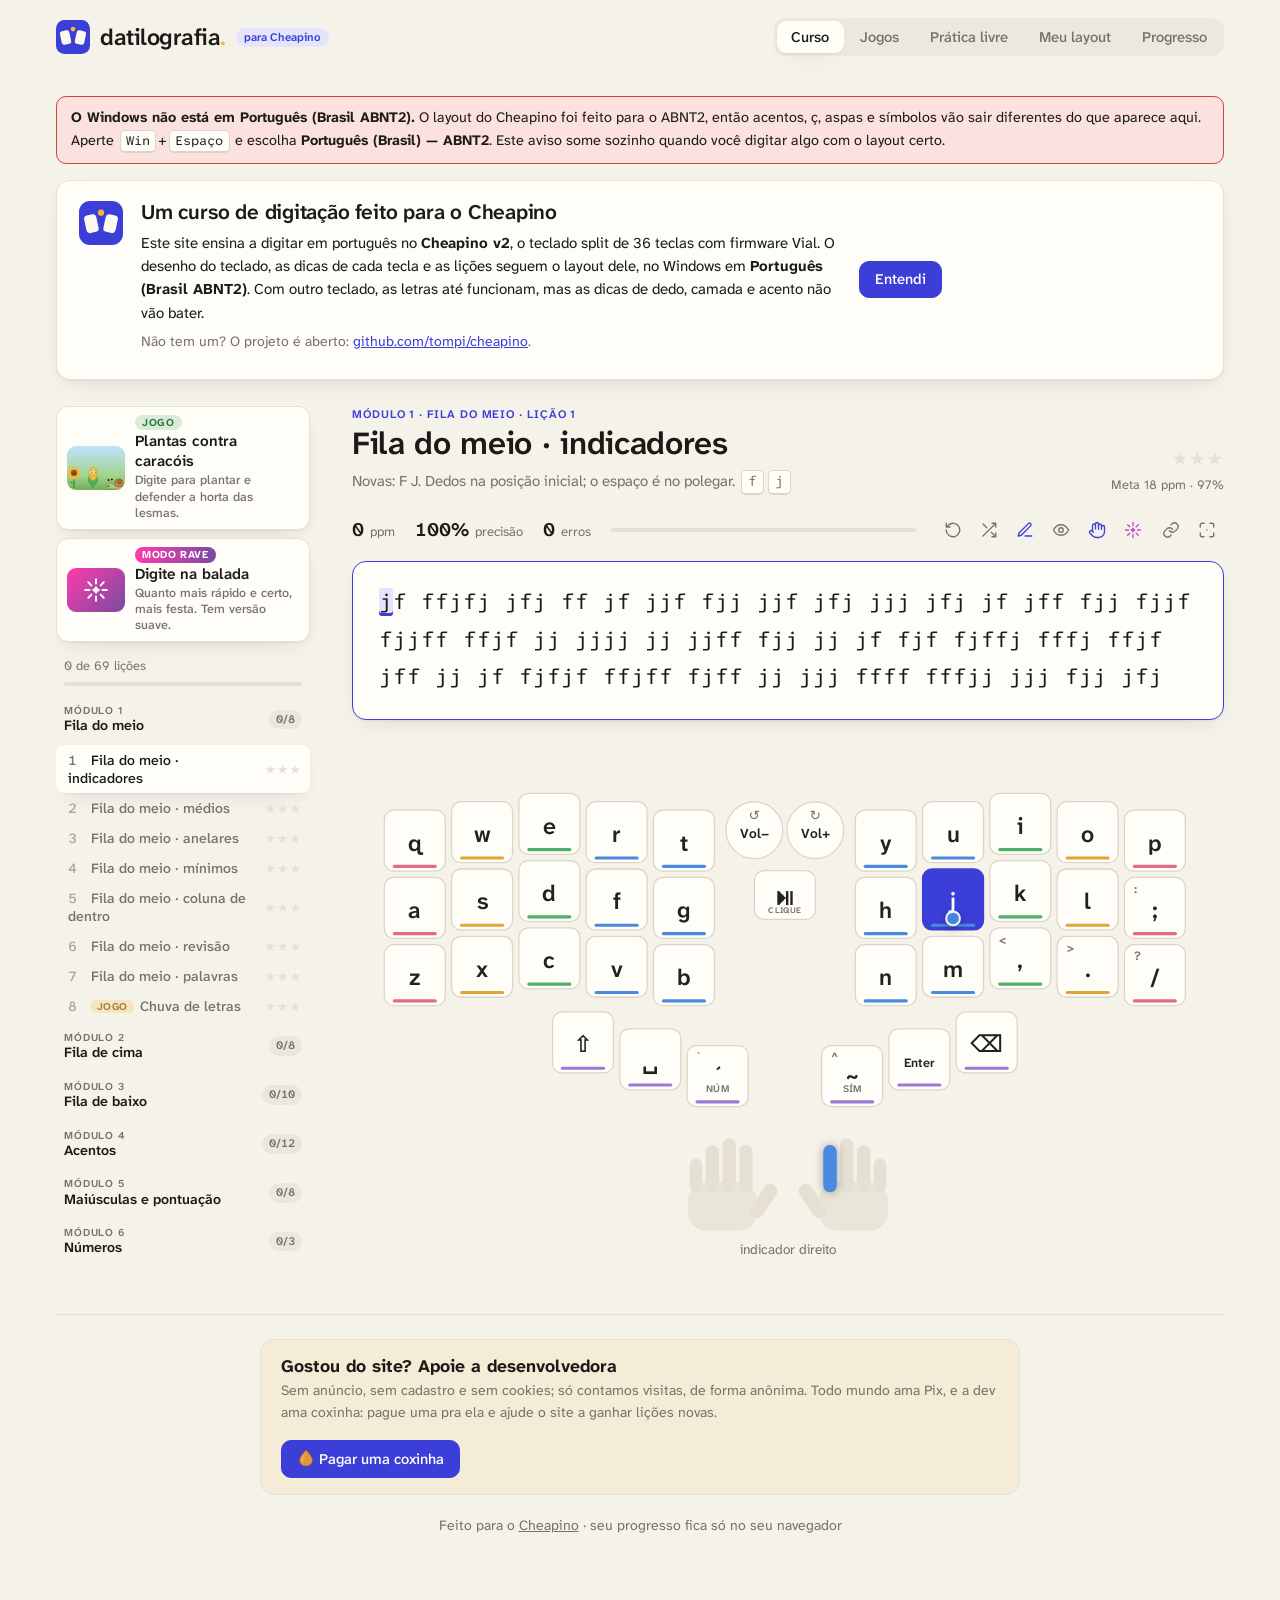
==== commit 74da2639: "Datilografia publicada em 2026-10-23T01:37:33.759Z" ====
--- a/datilografia-cheapino/index.html
+++ b/datilografia-cheapino/index.html
@@ -59,8 +59,8 @@
         "offers": { "@type": "Offer", "price": "0", "priceCurrency": "BRL" }
       }
     </script>
-    <script type="module" crossorigin src="./assets/index-Xduu1m4I.js"></script>
-    <link rel="stylesheet" crossorigin href="./assets/index-BAO37v7Q.css">
+    <script type="module" crossorigin src="./assets/index-Crg6PRJl.js"></script>
+    <link rel="stylesheet" crossorigin href="./assets/index-DetyouDF.css">
   </head>
   <body>
     <div id="root">
--- a/datilografia-cheapino/assets/index-DetyouDF.css
+++ b/datilografia-cheapino/assets/index-DetyouDF.css
@@ -0,0 +1 @@
+:root{--bg: #f5f2ea;--panel: #fffdf8;--text: #1c1a17;--muted: #77726a;--line: #e6e0d3;--accent: #3b3fd8;--accent-soft: #e4e4fb;--brand: #3b3fd8;--brand-ink: #fbf8f1;--brand-dot: #f5b83d;--gold: #f5b83d;--hold: #d98a1c;--hold-soft: #fbedd6;--pre: #8a4fd0;--pre-soft: #efe4fb;--ok: #2f8a55;--err: #d0413c;--err-soft: #fbe2df;--heat: #e04040;--key-bg: #fffdf8;--key-line: #dcd5c6;--key-text: #23211d;--shadow: 0 1px 2px rgba(40, 32, 20, .05), 0 8px 24px -12px rgba(40, 32, 20, .18);--f-pinky: #e46a8c;--f-ring: #e0a43a;--f-middle: #4fae6a;--f-index: #4a8ae0;--f-thumb: #9a7ad6;--serif: "Atkinson Hyperlegible Next", system-ui, sans-serif;--sans: "Atkinson Hyperlegible Next", system-ui, sans-serif;--mono: "Atkinson Hyperlegible Mono", ui-monospace, monospace;--radius: 14px;--asphalt: #45423c;--lane-paint: #f4ecd8;color-scheme:light}@media(prefers-color-scheme:dark){:root:not([data-theme=light]){--bg: #131318;--panel: #1b1b22;--text: #eeebe4;--muted: #96938b;--line: #2a2a33;--accent: #8f93ff;--accent-soft: #272a52;--brand: #5b5ff0;--brand-ink: #f5f2ea;--brand-dot: #f5b83d;--gold: #f5c35a;--hold: #f0a740;--hold-soft: #48351a;--pre: #b99bff;--pre-soft: #33294f;--ok: #62cc8c;--err: #ff6f69;--err-soft: #4a2423;--key-bg: #22222b;--key-line: #363642;--key-text: #eeebe4;--shadow: 0 1px 2px rgba(0, 0, 0, .3), 0 10px 30px -12px rgba(0, 0, 0, .6);--asphalt: #2c2c35;color-scheme:dark}}:root[data-theme=dark]{--bg: #131318;--panel: #1b1b22;--text: #eeebe4;--muted: #96938b;--line: #2a2a33;--accent: #8f93ff;--accent-soft: #272a52;--brand: #5b5ff0;--brand-ink: #f5f2ea;--brand-dot: #f5b83d;--gold: #f5c35a;--hold: #f0a740;--hold-soft: #48351a;--pre: #b99bff;--pre-soft: #33294f;--ok: #62cc8c;--err: #ff6f69;--err-soft: #4a2423;--key-bg: #22222b;--key-line: #363642;--key-text: #eeebe4;--shadow: 0 1px 2px rgba(0, 0, 0, .3), 0 10px 30px -12px rgba(0, 0, 0, .6);--asphalt: #2c2c35;color-scheme:dark}*{box-sizing:border-box}html,body{margin:0}body{background:var(--bg);color:var(--text);font:15px/1.55 var(--sans);-webkit-font-smoothing:antialiased}h1,h2,h3{margin:0;line-height:1.2}h2{font:600 1.45rem/1.2 var(--serif);letter-spacing:-.01em;margin:1.6rem 0 .4rem}a{color:var(--accent)}code,kbd{font-family:var(--mono)}kbd{display:inline-block;min-width:1.6em;padding:0 .4em;margin:0 .15em;border:1px solid var(--key-line);border-bottom-width:2px;border-radius:5px;background:var(--key-bg);text-align:center;font-size:.9em}.muted{color:var(--muted)}button,.button{font:500 .92rem var(--sans);padding:.5rem .95rem;border-radius:10px;border:1px solid var(--line);background:var(--panel);color:var(--text);cursor:pointer;transition:border-color .15s,background .15s,color .15s,transform .1s}button:hover,.button:hover{border-color:color-mix(in oklab,var(--accent) 55%,var(--line))}button:active{transform:translateY(1px)}button:focus-visible,.button:focus-within{outline:2px solid var(--accent);outline-offset:2px}button.primary{background:var(--brand);border-color:var(--brand);color:#fff}button.primary:hover{background:color-mix(in oklab,var(--brand) 88%,#000)}button.danger{color:var(--err);margin-top:1.5rem;background:none}button.active{background:var(--accent-soft);border-color:transparent;color:var(--accent)}.app{max-width:1200px;margin:0 auto;padding:0 16px 56px}.topbar{display:flex;align-items:center;gap:16px;flex-wrap:wrap;padding:18px 0;margin-bottom:22px}.brand{display:flex;align-items:center;gap:10px;padding:0;border:0;background:none;margin-right:auto}.brand:hover{border:0}.brand h1{font-size:1rem}.logo-mark{display:block;flex:none}.wordmark{font:600 1.45rem/1 var(--serif);letter-spacing:-.02em;color:var(--text)}.wordmark-dot{color:var(--brand-dot)}.brand-tag{align-self:center;padding:2px 8px;border-radius:999px;font-size:.72rem;font-weight:600;color:var(--accent);background:var(--accent-soft);white-space:nowrap}.welcome{display:flex;gap:18px;align-items:flex-start;margin:0 0 26px;padding:20px 22px;background:var(--panel);border:1px solid var(--line);border-radius:var(--radius);box-shadow:var(--shadow)}.welcome h2{margin:0 0 6px;font-size:1.3rem}.welcome p{margin:0 0 6px;max-width:70ch}.welcome .muted{font-size:.88rem}.welcome .logo-mark{flex:none}.welcome>button{flex:none;align-self:center}@media(max-width:700px){.welcome{flex-direction:column}.welcome>button{align-self:stretch}}.kbd-status{display:inline-flex;align-items:center;gap:6px;font-size:.8rem;color:var(--muted)}.kbd-status i{width:7px;height:7px;border-radius:50%;background:var(--muted)}.kbd-status.ok i{background:var(--ok);box-shadow:0 0 0 3px color-mix(in oklab,var(--ok) 25%,transparent)}.kbd-status.error i{background:var(--err)}.tabs{display:flex;gap:2px;padding:3px;border-radius:12px;background:color-mix(in oklab,var(--line) 55%,transparent)}.tabs button{border:0;background:none;color:var(--muted);padding:.42rem .9rem;border-radius:9px}.tabs button:hover{color:var(--text)}.tabs button.active{background:var(--panel);color:var(--text);box-shadow:var(--shadow)}.kbd-note{text-align:center;font-size:.85rem;margin:0 0 8px}button:disabled{opacity:.55;cursor:default}.course{display:grid;grid-template-columns:260px 1fr;gap:36px;align-items:start}@media(max-width:860px){.course{grid-template-columns:1fr}.lesson-list{max-height:260px}}.lesson-list{max-height:calc(100vh - 40px);overflow:auto;position:sticky;top:16px;padding-right:6px;scrollbar-width:thin}.lesson-progress{display:flex;flex-direction:column;gap:6px;font-size:.8rem;color:var(--muted);margin:0 8px 10px}.lesson-progress .bar{height:4px;border-radius:2px;background:var(--line);overflow:hidden}.lesson-progress .bar span{display:block;height:100%;background:var(--gold);border-radius:2px}.lesson-list h3{font:600 .7rem var(--sans);text-transform:uppercase;letter-spacing:.08em;color:var(--muted);margin:16px 8px 4px}.lesson-item{display:flex;width:100%;justify-content:space-between;align-items:center;gap:8px;border:none;background:none;text-align:left;padding:6px 8px;font-size:.88rem;color:var(--muted);border-radius:8px}.lesson-item:hover{color:var(--text);background:color-mix(in oklab,var(--line) 40%,transparent)}.lesson-item em{font-style:normal;display:inline-block;min-width:1.6em;font-variant-numeric:tabular-nums;opacity:.6}.lesson-item.active{background:var(--panel);color:var(--text);font-weight:500;box-shadow:var(--shadow)}.stars{white-space:nowrap;letter-spacing:1px}.stars span{color:var(--line);font-size:.8rem}.stars span.on{color:var(--gold)}.lesson-head{display:flex;justify-content:space-between;align-items:flex-end;gap:16px;flex-wrap:wrap;margin-bottom:18px}.lesson-head h2{font-size:2rem;margin:2px 0 6px}.lesson-head p{margin:0}.eyebrow{font-size:.72rem;font-weight:600;text-transform:uppercase;letter-spacing:.08em;color:var(--accent)}.lesson-goal{display:flex;flex-direction:column;align-items:flex-end;gap:2px;font-size:.8rem;color:var(--muted)}.lesson-goal .stars span{font-size:1.15rem}.new-chars kbd{font-size:.95em}.next-lesson{margin-top:14px;text-align:center}.typer{display:flex;flex-direction:column;gap:14px}.typer-stats{display:flex;gap:20px;align-items:center;color:var(--muted);font-size:.82rem}.typer-stats b{color:var(--text);font-size:1.2rem;font-weight:600;font-variant-numeric:tabular-nums;margin-right:2px}.progress{flex:1;height:4px;background:var(--line);border-radius:2px;overflow:hidden}.progress span{display:block;height:100%;background:var(--accent);transition:width .15s}.typer-text{position:relative;background:var(--panel);border:1px solid var(--line);border-radius:var(--radius);padding:22px 26px;box-shadow:var(--shadow);font:1.35rem/1.75 var(--mono);white-space:pre-wrap;word-break:break-word;cursor:text}.typer-window{position:relative;max-height:3lh;overflow:hidden;scroll-behavior:smooth}.typer-text.code .typer-window{max-height:5lh}@media(prefers-reduced-motion:reduce){.typer-window{scroll-behavior:auto}}.typer-text.code{font-size:1.1rem;line-height:1.6}.typer-text.focused{border-color:var(--accent)}.typer-text .done{color:var(--muted)}.typer-text .done.err{color:var(--err)}.typer-text .cur{background:var(--accent-soft);box-shadow:inset 0 -3px 0 var(--accent);border-radius:3px}.typer-text .cur.err{background:var(--err-soft);box-shadow:inset 0 -3px 0 var(--err)}.typer-text .todo{color:var(--text)}.typer-text .sp.err{background:var(--err-soft)}.typer-window.mem{max-height:none;white-space:pre}.mem-track{display:inline-block;position:relative;transition:transform .12s ease-out}@media(prefers-reduced-motion:reduce){.mem-track{transition:none}}.typer-text .masked{color:transparent!important;text-shadow:0 0 9px var(--text)!important;background:color-mix(in oklab,var(--line) 75%,transparent);border-radius:3px;animation:none!important}.hidden-input{position:absolute;opacity:0;left:0;top:0;width:1px;height:1px;resize:none;border:0;padding:0}.focus-overlay{position:absolute;top:0;right:0;bottom:0;left:0;display:grid;place-items:center;border-radius:12px;background:color-mix(in oklab,var(--panel) 80%,transparent);font:600 1rem var(--sans);color:var(--accent)}.hint{display:flex;gap:10px;align-items:center;flex-wrap:wrap;min-height:2rem}.hint-label{color:var(--muted)}.hint kbd{font-size:1.15rem}.hint-steps{font-weight:500}.hint-wrong{color:var(--err)}.result{text-align:center}.result-big{display:flex;gap:28px;justify-content:center;flex-wrap:wrap;margin:6px 0}.result-big>div{display:flex;flex-direction:column;align-items:center}.result-big b{font-size:2rem}.result-big span{color:var(--muted);font-size:.85rem}.typer-actions{display:flex;gap:2px}.icon-btn{display:grid;place-items:center;width:34px;height:34px;padding:0;border:0;background:none;color:var(--muted);border-radius:9px}.icon-btn:hover{color:var(--text);background:color-mix(in oklab,var(--line) 55%,transparent)}.icon-btn.on{color:var(--accent)}.keyboard{width:100%;max-width:820px;margin:4px auto 0;display:block;-webkit-user-select:none;user-select:none;font-feature-settings:"calt" 0,"liga" 0}.key .key-cap{fill:var(--key-bg);stroke:var(--key-line);stroke-width:1.2;transition:fill .1s}.key .key-tap{fill:var(--key-text);font-family:var(--sans);font-weight:600}.key .key-hold{fill:var(--muted);font-family:var(--sans);font-weight:600;letter-spacing:.04em}.key.trns .key-tap{opacity:.3}.key .key-shift{fill:var(--muted);font-family:var(--sans);font-weight:600}.key.hl-target .key-shift{fill:#fff;opacity:.8}.key.dim .key-tap,.key.dim .key-hold{opacity:.25}.key.dim .key-cap{opacity:.55}.mod-view{display:flex;gap:6px;align-items:center;justify-content:center;flex-wrap:wrap;margin:6px 0 0;font-size:.85rem}.key.empty .key-cap{opacity:.4}.key.hl-target .key-cap{fill:var(--accent);stroke:var(--accent)}.key.hl-target .key-tap,.key.hl-target .key-hold{fill:#fff}.key.hl-hold .key-cap{fill:var(--hold-soft);stroke:var(--hold);stroke-width:2.5}.key.hl-pre .key-cap{fill:var(--pre-soft);stroke:var(--pre);stroke-width:2.5}.key.holding .key-cap{stroke:var(--hold);stroke-dasharray:4 3}.key.pressed .key-cap{stroke:var(--ok);stroke-width:3}.badge circle{fill:var(--pre)}.badge text{fill:#fff;font-family:var(--sans);font-weight:700}.key.hl-target .badge circle{fill:var(--text)}.key.hl-target .badge text{fill:var(--bg)}.layer-caption{text-align:center;color:var(--muted);font-size:.85rem;margin:0}.chips{display:flex;gap:6px;flex-wrap:wrap;margin-bottom:14px;align-items:center}.chips button,.mod-view button{border-radius:999px;padding:.35rem .85rem;font-size:.85rem}.custom-text{display:flex;flex-direction:column;gap:8px;margin-bottom:12px;align-items:flex-start}.custom-text textarea{width:100%;font:.95rem var(--mono);padding:10px;border-radius:8px;border:1px solid var(--line);background:var(--panel);color:var(--text)}.legend{display:flex;gap:14px;flex-wrap:wrap;justify-content:center;font-size:.85rem;margin:8px 0}.legend i{display:inline-block;width:12px;height:4px;border-radius:2px;vertical-align:middle}.layout-actions{display:flex;gap:8px;flex-wrap:wrap;justify-content:center;margin:14px 0}.docs{max-width:760px;margin:28px auto 0;display:flex;flex-direction:column;gap:10px}.docs li{margin:6px 0}.docs details{background:var(--panel);border:1px solid var(--line);border-radius:var(--radius);padding:0 20px}.docs details[open]{padding-bottom:8px}.docs summary{cursor:pointer;padding:16px 0;font:600 1.1rem var(--serif);list-style:none;display:flex;justify-content:space-between}.docs summary::-webkit-details-marker{display:none}.docs summary:after{content:"+";color:var(--muted);font-family:var(--sans);font-weight:400;transition:transform .2s}.docs details[open] summary:after{transform:rotate(45deg)}.nav-drill{background:var(--panel);border:1px solid var(--line);border-radius:12px;padding:18px;text-align:center;outline:none}.nav-drill:focus{border-color:var(--accent)}.nav-seq{display:flex;flex-wrap:wrap;gap:6px;justify-content:center}.nav-seq kbd{font-size:1rem;padding:2px 8px}.nav-seq kbd.done{opacity:.35}.nav-seq kbd.cur{border-color:var(--accent);background:var(--accent-soft)}.shake{animation:shake .2s}@keyframes shake{25%{transform:translate(-4px)}75%{transform:translate(4px)}}table{border-collapse:collapse;width:100%;max-width:820px;font-size:.9rem}th,td{text-align:left;padding:6px 10px;border-bottom:1px solid var(--line)}th{color:var(--muted);font-weight:600}.progress-page,.practice,.layout-page{max-width:900px;margin:0 auto}.os-warning{background:var(--err-soft);border:1px solid var(--err);border-radius:10px;padding:10px 14px;margin:0 0 16px;font-size:.9rem}.debug-log{background:var(--panel);border:1px dashed var(--line);border-radius:10px;padding:8px 12px}.debug-log p{margin:0 0 6px;font-size:.85rem}.debug-log pre{margin:0;font-size:.8rem;line-height:1.45;white-space:pre-wrap;max-height:360px;overflow:auto}.option{display:flex;gap:8px;align-items:flex-start;justify-content:center;max-width:820px;margin:4px auto 10px;font-size:.9rem}.encoder .enc-dial{fill:var(--key-bg);stroke:var(--key-line);stroke-width:1.2}.encoder .enc-arrow{fill:var(--muted);font-family:var(--sans)}.encoder .key-tap{fill:var(--key-text);font-family:var(--sans);font-weight:600}.keyboard.shifted .key:not(.dim):not(.empty):not(.hl-target) .key-tap{fill:var(--accent)}.key.mod-on .key-cap{fill:var(--accent-soft);stroke:var(--accent);stroke-width:2.5}body.focus-mode .topbar,body.focus-mode .os-warning,body.focus-mode .welcome,body.focus-mode .lesson-list,body.focus-mode .lesson-head,body.focus-mode .chips,body.focus-mode .custom-text,body.focus-mode .practice>.muted,body.focus-mode .layer-caption,body.focus-mode .debug-log,body.focus-mode .typer-actions>button:not(.focus-toggle):not(.restart-btn):not(.rave-toggle):not(.primary){display:none}body.focus-mode .course{display:block}body.focus-mode .app{max-width:980px;min-height:100vh;display:flex;flex-direction:column;padding-top:4vh;padding-bottom:4vh}body.focus-mode .app>main{margin-block:auto}body.focus-mode .typer{gap:18px;animation:focus-in .4s ease}body.focus-mode .typer-stats{justify-content:center;opacity:.7;font-size:.85rem}body.focus-mode .typer-stats .progress{flex:0 0 220px;height:3px}body.focus-mode .typer-text{font-family:var(--mono);font-size:1.7rem;line-height:1.9;padding:40px 52px;min-height:260px;background:var(--paper);color:var(--ink);border:0;border-radius:4px;box-shadow:0 1px #0000000a,0 18px 50px -18px #00000073}body.focus-mode .typer-text.code{font-size:1.35rem}body.focus-mode .typer-text .todo{color:var(--ink-todo)}body.focus-mode .typer-text .done{color:var(--ink);animation:ink .18s ease-out}body.focus-mode .typer-text .done.err{color:var(--err)}body.focus-mode .typer-text .cur{background:transparent;box-shadow:inset 0 -2px 0 var(--ink);border-radius:0;animation:caret 1.1s steps(1) infinite}body.focus-mode .typer-text .cur.err{box-shadow:inset 0 -2px 0 var(--err);background:var(--err-soft)}body.focus-mode .focus-overlay{background:color-mix(in oklab,var(--paper) 85%,transparent);color:var(--ink);font-family:var(--mono)}body.focus-mode .hint{justify-content:center;opacity:.75}body.focus-mode .typer-actions{opacity:.35;transition:opacity .2s}body.focus-mode .typer-actions:hover{opacity:1}body.focus-mode .keyboard{opacity:.45;transition:opacity .25s;max-width:640px;margin:0 auto}body.focus-mode .keyboard:hover,body.focus-mode .typer:has(.hint-wrong) .keyboard{opacity:1}@keyframes ink{0%{opacity:.25;transform:translateY(-2px)}}@keyframes caret{50%{box-shadow:inset 0 -2px 0 transparent}}@keyframes focus-in{0%{opacity:0;transform:translateY(8px)}}:root{--paper: #fbf8f1;--ink: #2a2622;--ink-todo: #7a7468}@media(prefers-color-scheme:dark){:root:not([data-theme=light]){--paper: #1f1e1b;--ink: #ece6d8;--ink-todo: #a49d8f}}:root[data-theme=dark]{--paper: #1f1e1b;--ink: #ece6d8;--ink-todo: #a49d8f}@media(prefers-reduced-motion:reduce){body.focus-mode *{animation:none!important}}.modal-backdrop{position:fixed;top:0;right:0;bottom:0;left:0;z-index:50;display:grid;place-items:center;padding:16px;background:color-mix(in oklab,#000 55%,transparent);-webkit-backdrop-filter:blur(6px);backdrop-filter:blur(6px);animation:fade-in .25s ease}.result-modal{position:relative;overflow:hidden;width:min(480px,100%);text-align:center;padding:30px 28px 22px;border-radius:22px;background:var(--panel);border:1px solid var(--line);box-shadow:0 30px 80px -20px #0009;animation:modal-in .5s cubic-bezier(.2,1.4,.4,1)}.rm-glow{position:absolute;inset:-40% -20% auto;height:260px;pointer-events:none;opacity:.55;background:radial-gradient(closest-side,color-mix(in oklab,var(--accent) 45%,transparent),transparent)}.stars-3 .rm-glow{background:radial-gradient(closest-side,rgba(232,181,44,.55),transparent)}.rm-lesson{position:relative;margin:0;color:var(--muted);font-size:.82rem;letter-spacing:.05em;text-transform:uppercase}.rm-stars{position:relative;display:flex;justify-content:center;align-items:flex-end;gap:6px;margin:14px 0 6px}.rm-star{width:64px;height:64px;fill:var(--line);stroke:color-mix(in oklab,var(--line) 70%,var(--muted));stroke-width:.8;stroke-linejoin:round;transition:fill .2s}.rm-star.mid{width:84px;height:84px;margin-bottom:10px}.rm-star.on{fill:#f5c542;stroke:#d99a14;filter:drop-shadow(0 0 12px rgba(245,197,66,.7));animation:star-pop .55s cubic-bezier(.2,1.6,.4,1)}.rm-title{position:relative;font-size:1.9rem;margin:4px 0;letter-spacing:-.01em}.rm-sub{position:relative;margin:0 auto;max-width:34ch;color:var(--muted)}.rm-badges{display:flex;flex-wrap:wrap;justify-content:center;gap:6px;margin:14px 0 4px;min-height:8px}.rm-badge{padding:3px 10px;border-radius:999px;font-size:.78rem;font-weight:600;background:var(--accent-soft);color:var(--accent);animation:badge-in .4s 1.4s both cubic-bezier(.2,1.4,.4,1)}.rm-badge.gold{background:#f5c5422e;color:#c98a00}.rm-badge.green{background:color-mix(in oklab,var(--ok) 18%,transparent);color:var(--ok)}@media(prefers-color-scheme:dark){:root:not([data-theme=light]) .rm-badge.gold{color:#f5c542}}:root[data-theme=dark] .rm-badge.gold{color:#f5c542}.rm-stats{display:grid;grid-template-columns:repeat(4,1fr);gap:8px;margin:16px 0 10px}.rm-stats>div{display:flex;flex-direction:column;padding:10px 4px;border-radius:12px;background:var(--bg)}.rm-stats b{font-size:1.45rem;font-variant-numeric:tabular-nums}.rm-stats span{color:var(--muted);font-size:.78rem}.rm-tip{margin:6px 0 0;font-size:.9rem;color:var(--text)}.rm-share{display:flex;flex-direction:column;align-items:center;gap:6px;margin-top:14px}.rm-share input{width:100%;font:.8rem var(--mono);padding:6px 8px;border:1px solid var(--line);border-radius:6px;background:var(--bg, var(--panel));color:var(--text)}.rm-actions{display:flex;gap:8px;justify-content:center;margin-top:18px;flex-wrap:wrap}.rm-actions .primary{padding-inline:1.2rem}.rm-keys{margin:12px 0 0;font-size:.75rem;color:var(--muted)}.confetti{position:fixed;top:0;right:0;bottom:0;left:0;pointer-events:none;overflow:hidden}.confetti i{position:absolute;top:-20px;border-radius:2px;opacity:0;animation-name:confetti-fall;animation-timing-function:cubic-bezier(.3,.6,.6,1);animation-fill-mode:forwards}@keyframes confetti-fall{0%{opacity:1;transform:translate(0) rotate(0)}to{opacity:.9;transform:translate(var(--drift),105vh) rotate(var(--rot))}}@keyframes star-pop{0%{transform:scale(.2) rotate(-25deg)}60%{transform:scale(1.25) rotate(8deg)}to{transform:scale(1) rotate(0)}}@keyframes modal-in{0%{opacity:0;transform:translateY(24px) scale(.92)}}@keyframes badge-in{0%{opacity:0;transform:scale(.6)}}@keyframes fade-in{0%{opacity:0}}@media(max-width:480px){.rm-stats{grid-template-columns:repeat(2,1fr)}.rm-star{width:52px;height:52px}.rm-star.mid{width:68px;height:68px}}@media(prefers-reduced-motion:reduce){.modal-backdrop *,.modal-backdrop{animation:none!important}.confetti{display:none}}.layer-caption b{color:var(--hold)}.hint{justify-content:center;min-height:2.2rem;font-size:.92rem}.stat-cards{display:grid;grid-template-columns:repeat(3,1fr);gap:12px}.stat-cards>div{background:var(--panel);border:1px solid var(--line);border-radius:var(--radius);padding:18px 20px;box-shadow:var(--shadow)}.stat-cards b{display:block;font:600 2.2rem/1 var(--serif)}.stat-cards b small{font-size:1.1rem;color:var(--muted)}.stat-cards span{font-size:.82rem;color:var(--muted)}.legend{color:var(--muted)}.result-big b,.rm-title{font-family:var(--serif)}@media(max-width:860px){.lesson-list{position:static;max-height:240px}.tabs{width:100%;justify-content:space-between}.tabs button{flex:1;padding-inline:.4rem}.lesson-head h2{font-size:1.6rem}}.game-tag{display:inline-block;margin-right:6px;padding:0 6px;border-radius:5px;vertical-align:1px;font-size:.65rem;font-weight:700;text-transform:uppercase;letter-spacing:.06em;background:color-mix(in oklab,var(--gold) 22%,transparent);color:color-mix(in oklab,var(--gold) 70%,var(--text))}.game{display:flex;flex-direction:column;gap:14px}.game-hud{display:flex;gap:20px;align-items:center;color:var(--muted);font-size:.82rem}.game-hud b,.clock b{color:var(--text);font-size:1.2rem;font-weight:600;font-variant-numeric:tabular-nums;margin-right:2px}.clock{display:flex;align-items:center;gap:4px;flex:1}.clock .progress{margin-left:10px}.hearts span{font-size:1.15rem;color:var(--line);margin-right:2px;transition:color .2s,transform .2s}.hearts span.on{color:var(--err)}.sky{position:relative;overflow:hidden;border-radius:var(--radius);border:1px solid var(--line);cursor:text;background:radial-gradient(1px 1px at 20% 30%,color-mix(in oklab,var(--muted) 60%,transparent) 50%,transparent 51%),radial-gradient(1px 1px at 70% 20%,color-mix(in oklab,var(--muted) 60%,transparent) 50%,transparent 51%),radial-gradient(1px 1px at 45% 60%,color-mix(in oklab,var(--muted) 40%,transparent) 50%,transparent 51%),linear-gradient(180deg,color-mix(in oklab,var(--accent-soft) 70%,var(--panel)),var(--panel));box-shadow:var(--shadow)}.ground{position:absolute;left:0;right:0;bottom:0;height:26px;background:linear-gradient(180deg,color-mix(in oklab,var(--err) 12%,transparent),color-mix(in oklab,var(--err) 22%,transparent));border-top:1px dashed color-mix(in oklab,var(--err) 45%,transparent)}.drop{position:absolute;top:0;padding:4px 10px;border-radius:9px;white-space:nowrap;font:600 1.15rem var(--mono);color:var(--text);background:var(--panel);border:1px solid var(--line);box-shadow:var(--shadow)}.sky.letters .drop{font-size:1.5rem;padding:4px 13px}.drop .typed{color:var(--accent)}.drop.locked{border-color:var(--accent);box-shadow:0 0 0 3px color-mix(in oklab,var(--accent) 25%,transparent),var(--shadow);z-index:2}.burst{position:absolute;width:0;height:0;pointer-events:none}.burst i{position:absolute;width:6px;height:6px;border-radius:50%;background:var(--gold);animation:burst .5s ease-out forwards;transform:rotate(var(--a)) translateY(0)}@keyframes burst{to{transform:rotate(var(--a)) translateY(-42px);opacity:0}}.sky-overlay{position:absolute;top:0;right:0;bottom:0;left:0;display:flex;flex-direction:column;gap:14px;align-items:center;justify-content:center;background:color-mix(in oklab,var(--panel) 72%,transparent);-webkit-backdrop-filter:blur(2px);backdrop-filter:blur(2px);text-align:center;padding:20px}.sky-overlay p{margin:0;font:600 1.2rem var(--serif);max-width:32ch}.countdown{font:600 5rem/1 var(--serif);color:var(--accent);animation:count-pop .7s ease-out}@keyframes count-pop{0%{transform:scale(1.6);opacity:0}40%{opacity:1}}.game .keyboard{max-width:640px}.track{position:relative;display:flex;flex-direction:column;gap:6px;padding:12px 16px;border-radius:var(--radius);background:var(--panel);border:1px solid var(--line);box-shadow:var(--shadow)}.lane{display:flex;align-items:center;gap:10px}.lane-label{width:58px;flex:none;font-size:.72rem;color:var(--muted);text-align:right}.lane-road{position:relative;flex:1;height:30px;margin-right:52px;border-bottom:2px dashed var(--line)}.runner{position:absolute;bottom:-2px}.runner.you{transition:left .12s linear}.car{display:block;fill:var(--brand)}.car .wheel{fill:var(--text)}.car .glass{fill:color-mix(in oklab,#fff 70%,var(--brand))}.car.ghost{fill:var(--muted);opacity:.45}.finish{position:absolute;top:10px;bottom:10px;right:62px;width:8px;background:repeating-conic-gradient(var(--text) 0 25%,var(--panel) 0 50%) 0 0 / 8px 8px;opacity:.6;border-radius:2px}.race-status{position:absolute;top:6px;right:16px;margin:0;font-size:.75rem;font-weight:600}.race-status.ahead{color:var(--ok)}.race-status.behind{color:var(--err)}.fingertip{pointer-events:none}.fingertip .tip{fill:var(--fc);stroke:#fff;stroke-width:2;opacity:.92;filter:drop-shadow(0 2px 4px rgba(0,0,0,.35))}.fingertip .tip-ring{fill:none;stroke:var(--fc);stroke-width:2.5;opacity:0}.fingertip.reach{animation:reach 1.6s cubic-bezier(.45,0,.3,1) infinite}.fingertip.reach .tip-ring,.fingertip.still .tip-ring{animation:tap-ring 1.6s ease-out infinite}.fingertip.still.hold .tip{opacity:.7}.fingertip.still.hold .tip-ring{animation:none;opacity:.6;stroke-dasharray:4 3}@keyframes reach{0%,12%{transform:translate(var(--dx),var(--dy))}48%,78%{transform:translate(0)}to{transform:translate(var(--dx),var(--dy))}}@keyframes tap-ring{0%,45%{opacity:0;transform:scale(.6)}55%{opacity:.9;transform:scale(.8)}80%,to{opacity:0;transform:scale(1.5)}}.hands{display:flex;flex-direction:column;align-items:center;gap:2px;margin-top:-4px}.hands svg{width:210px;height:auto}.hands .palm{fill:color-mix(in oklab,var(--line) 70%,transparent)}.hands .finger{fill:var(--line);transition:fill .2s}.hands .finger.on{filter:drop-shadow(0 0 6px color-mix(in oklab,currentColor 40%,transparent));animation:finger-pulse 1.6s ease-in-out infinite;transform-box:fill-box;transform-origin:bottom center}.hands .finger.on.hold{animation:none;opacity:.75}@keyframes finger-pulse{45%,60%{transform:scaleY(.88)}}@media(max-height:860px){.topbar{padding:10px 0;margin-bottom:12px}.lesson-head{margin-bottom:10px}.lesson-head h2{font-size:1.5rem;margin:0 0 2px}.typer{gap:10px}.typer-text{padding:14px 22px;font-size:1.25rem}.keyboard{max-width:640px;margin-top:0}.hands svg{width:160px}.hint{min-height:1.8rem}}@media(max-height:720px){.keyboard{max-width:540px}.hands svg{width:130px}.lesson-head p{font-size:.88rem}}.hands-label{font-size:.85rem;color:var(--muted);min-height:1.3em}body.focus-mode .hands{opacity:.45}@media(prefers-reduced-motion:reduce){.fingertip,.fingertip *,.hands .finger{animation:none!important}}.road-scene{position:relative;height:300px;overflow:hidden;border-radius:var(--radius);border:1px solid var(--line);cursor:text;background:linear-gradient(180deg,color-mix(in oklab,var(--accent-soft) 80%,var(--panel)) 0%,var(--panel) 62%);box-shadow:var(--shadow)}.hills{position:absolute;left:0;right:0;background-repeat:repeat-x}.hills.far{bottom:120px;height:90px;opacity:.35;background-size:420px 90px;background-image:radial-gradient(ellipse 210px 90px at 210px 90px,var(--muted) 98%,transparent 100%);background-position-x:calc(var(--dist) * .15)}.hills.near{bottom:110px;height:60px;opacity:.5;background-size:260px 60px;background-image:radial-gradient(ellipse 130px 60px at 130px 60px,color-mix(in oklab,var(--ok) 55%,var(--muted)) 98%,transparent 100%);background-position-x:calc(var(--dist) * .35)}.road{position:absolute;left:0;right:0;bottom:0;height:110px;background:var(--asphalt)}.road:before{content:"";position:absolute;left:0;right:0;top:0;height:6px;background:color-mix(in oklab,var(--gold) 70%,transparent)}.road-dashes{position:absolute;left:0;right:0;top:52px;height:5px;background:repeating-linear-gradient(90deg,var(--lane-paint) 0 38px,transparent 38px 80px);background-position-x:var(--dist);opacity:.8}.road-car{position:absolute;bottom:30px;transform:translate(-50%) scale(2);transform-origin:bottom center;z-index:3}.road-car .jump{animation:car-jump .55s cubic-bezier(.3,.7,.4,1)}.road-car.crash{animation:crash .45s}@keyframes car-jump{0%{transform:translateY(0) rotate(0)}45%{transform:translateY(-46px) rotate(-8deg)}to{transform:translateY(0) rotate(0)}}@keyframes crash{30%{transform:translate(-50%) scale(2) rotate(-10deg)}60%{transform:translate(-50%) scale(2) rotate(6deg)}}.obstacle{position:absolute;bottom:30px;transform:translate(-50%);display:flex;flex-direction:column;align-items:center;gap:6px;z-index:2}.ob-word{padding:3px 10px;border-radius:8px;white-space:nowrap;font:600 1.05rem var(--mono);background:var(--panel);border:1px solid var(--line);box-shadow:var(--shadow)}.obstacle.front .ob-word{border-color:var(--accent);box-shadow:0 0 0 3px color-mix(in oklab,var(--accent) 25%,transparent),var(--shadow)}.ob-word .typed{color:var(--accent)}.ob-shape{width:26px;height:30px}.k0 .ob-shape{clip-path:polygon(50% 0,100% 100%,0 100%);background:repeating-linear-gradient(180deg,#f08a24 0,#f08a24 8px,#fff 8px,#fff 12px)}.k1 .ob-shape{width:40px;height:22px;border-radius:3px;background:repeating-linear-gradient(135deg,var(--err) 0 8px,#fff 8px 16px)}.k2 .ob-shape{width:30px;height:20px;border-radius:50% 50% 6px 6px;background:var(--muted)}.sudden-note{margin:0;text-align:center;font-size:.85rem;color:var(--err);font-weight:500}.horta{position:relative;overflow:hidden;border-radius:var(--radius);border:1px solid var(--line);cursor:text;background:var(--panel);box-shadow:var(--shadow);isolation:isolate;--grass: color-mix(in oklab, var(--ok) 30%, var(--panel));--grass-2: color-mix(in oklab, var(--ok) 22%, var(--panel))}.horta.miss{box-shadow:0 0 0 3px color-mix(in oklab,var(--err) 35%,transparent),var(--shadow)}.seed-bar{display:flex;gap:8px;align-items:stretch;padding:10px;border-bottom:1px solid var(--line);background:color-mix(in oklab,var(--gold) 10%,var(--panel))}.sun-count{display:flex;align-items:center;gap:6px;padding:0 12px 0 4px;font-size:1.3rem;font-variant-numeric:tabular-nums}.sun-count .sun-icon{width:30px;height:30px}.seed{position:relative;overflow:hidden;display:flex;align-items:center;gap:8px;flex:1;min-width:0;padding:6px 10px;border-radius:10px;border:1px solid var(--line);background:var(--panel);opacity:.55;filter:grayscale(.7);transition:opacity .2s,filter .2s}.seed.ready{opacity:1;filter:none}.seed.held{opacity:1;filter:none;border-color:var(--gold);box-shadow:0 0 0 3px color-mix(in oklab,var(--gold) 40%,transparent)}.seed.locked{border-color:var(--accent);box-shadow:0 0 0 3px color-mix(in oklab,var(--accent) 25%,transparent)}.seed.wrong{border-color:var(--err);box-shadow:0 0 0 3px color-mix(in oklab,var(--err) 30%,transparent);animation:shake .2s}.seed-icon .pl{width:30px;height:36px;display:block}.seed-info{display:flex;flex-direction:column;min-width:0;line-height:1.2}.seed-info small{font-size:.7rem;color:var(--muted);white-space:nowrap}.seed-info small b{color:var(--text);font-weight:600}.seed-word{font:600 1.05rem var(--mono);white-space:nowrap;overflow:hidden;text-overflow:ellipsis}.seed-word .typed{color:var(--accent)}.seed-why{font-size:.85rem;font-style:italic;color:var(--muted);white-space:nowrap}.held-note{color:color-mix(in oklab,var(--gold) 70%,var(--text));font-style:normal;font-weight:600}.seed-cd{position:absolute;left:0;right:0;bottom:0;background:color-mix(in oklab,var(--text) 14%,transparent);pointer-events:none}.lawn{position:relative}.lawn.choosing .lawn-row{filter:brightness(.92)}.lawn-row{position:absolute;left:0;right:0;background:repeating-linear-gradient(90deg,var(--grass) 0 calc(100% / 10.8),var(--grass-2) 0 calc(200% / 10.8))}.lawn-row:nth-child(2n){background:repeating-linear-gradient(90deg,var(--grass-2) 0 calc(100% / 10.8),var(--grass) 0 calc(200% / 10.8))}.house{position:absolute;left:0;top:0;bottom:0;background:repeating-linear-gradient(0deg,color-mix(in oklab,var(--hold) 30%,var(--panel)) 0,color-mix(in oklab,var(--hold) 30%,var(--panel)) 14px,color-mix(in oklab,var(--hold) 40%,var(--panel)) 14px,color-mix(in oklab,var(--hold) 40%,var(--panel)) 16px);border-right:3px solid color-mix(in oklab,var(--hold) 60%,var(--text))}.cart{position:absolute;top:24px;transform:translate(-50%);z-index:70}.cart.running{margin-top:24px}.cart-svg{width:34px;display:block}.cart-body{fill:var(--err)}.cart-svg .wheel{fill:var(--text)}.cart-svg .handle{stroke:var(--text);stroke-width:2.5;stroke-linecap:round;fill:none}.plant{position:absolute;display:flex;align-items:flex-end;justify-content:center;height:72px;transform:translate(-50%);padding-bottom:6px}.plant .pl{width:44px;height:54px}.plant.milho .pl{animation:plant-sway 1.5s ease-in-out infinite;transform-origin:bottom center}.plant.girassol .pl{animation:plant-sway 2.4s ease-in-out infinite;transform-origin:bottom center}.plant.pimenta .pl{animation:chili-fuse .7s ease-in forwards}.plant.weak{opacity:.6}@keyframes plant-sway{50%{transform:rotate(-4deg)}}@keyframes chili-fuse{to{transform:scale(1.35);filter:brightness(1.4)}}.ghost{position:absolute;display:flex;flex-direction:column;align-items:center;justify-content:flex-end;height:72px;transform:translate(-50%);padding-bottom:6px}.ghost .pl{width:40px;height:48px;opacity:.45}.ghost .row-word{position:absolute;top:4px;background:color-mix(in oklab,var(--gold) 26%,var(--panel));border-color:var(--gold)}.pl .stem{stroke:#3f8f45;stroke-width:3;fill:none;stroke-linecap:round}.pl .leaf{fill:#4fae55}.pl .petal{fill:#f5b83d}.pl .seed-center{fill:#8a5a2b}.pl .smile{stroke:#3a2410;stroke-width:1.5;fill:none;stroke-linecap:round}.pl .corn{fill:#f2c94c;stroke:#c99a1e;stroke-width:1.2}.pl .corn-line{stroke:#c99a1e;stroke-width:1;fill:none}.pl .eye,.sn .eye{fill:#1c1a17}.pl .eye-white,.sn .eye-white{fill:#fff}.pl .pumpkin{fill:#ee8a2c;stroke:#a8521a;stroke-width:1.5}.pl .pumpkin-line{stroke:#a8521a;stroke-width:1.5;fill:none;stroke-linecap:round}.pl .chili{fill:#d8343a;stroke:#8f1d22;stroke-width:1.2}.pl .angry{stroke:#3a0d0f;stroke-width:1.6;fill:none;stroke-linecap:round}.pl .passion{fill:#7b3f8f;stroke:#4c2158;stroke-width:1.2}.pl .passion-dot{fill:#a565b8}.pl .tendril{stroke:#3f8f45;stroke-width:1.5;fill:none;stroke-linecap:round}.pl .sleepy{stroke:#f3e3f7;stroke-width:1.4;fill:none;stroke-linecap:round}.pipoca{position:absolute;width:13px;height:11px;margin-left:-6px;border-radius:55% 45% 50% 40%;background:#fffbea;border:1.5px solid #e2b93b;z-index:60}.snail{position:absolute;display:flex;flex-direction:column;align-items:center;transform:translate(-22%,34px)}.sn{width:54px;height:32px;animation:snail-crawl 1.6s ease-in-out infinite;transform-origin:bottom right}.snail.eating .sn{animation:snail-eat .5s ease-in-out infinite}.snail.hit .sn{filter:brightness(1.6)}.snail.slow .sn{filter:hue-rotate(200deg) saturate(1.4);animation-duration:3.2s}.snail.boss{transform:translate(-22%,-6px)}.snail.boss .sn{width:96px;height:58px}.snail.boss .sn-body{fill:#8d9a5c;stroke:#556033;stroke-width:1.6}.boss-hp{width:64px;height:6px;border-radius:3px;background:color-mix(in oklab,var(--text) 20%,transparent);overflow:hidden}.boss-hp i{display:block;height:100%;background:var(--err)}@keyframes snail-crawl{50%{transform:scaleX(1.06) scaleY(.94)}}@keyframes snail-eat{50%{transform:rotate(-8deg)}}.sn .sn-body{fill:#b7c48a;stroke:#7d8a52;stroke-width:1.2}.sn .sn-stalk{stroke:#9aa86c;stroke-width:2.5;stroke-linecap:round;fill:none}.sn .mouth-line{stroke:#3d4422;stroke-width:1.6;stroke-linecap:round;fill:none}.sn .shell{fill:#c7883d;stroke:#7a4f22;stroke-width:1.5}.sn .shell.hard{fill:#8b929a;stroke:#4d5359;stroke-width:2.5}.sn .shell-line{stroke:#5a3a18;stroke-width:1.8;fill:none;stroke-linecap:round}.sn .hard+.shell-line{stroke:#3d4248}.hw{padding:2px 8px;border-radius:7px;white-space:nowrap;font:600 1rem var(--mono);color:var(--text);background:var(--panel);border:1px solid var(--line);box-shadow:var(--shadow)}.hw .typed{color:var(--accent)}.hw.locked{border-color:var(--accent);box-shadow:0 0 0 3px color-mix(in oklab,var(--accent) 25%,transparent),var(--shadow)}.hw.wrong{border-color:var(--err);box-shadow:0 0 0 3px color-mix(in oklab,var(--err) 30%,transparent);animation:shake .2s}.sun{position:absolute;display:flex;flex-direction:column;align-items:center;gap:2px;transform:translate(-30%);transition:opacity .3s}.sun .sun-icon{width:34px;height:34px;animation:sun-spin 6s linear infinite}.sun .hw{font-size:.9rem;background:color-mix(in oklab,var(--gold) 22%,var(--panel));border-color:color-mix(in oklab,var(--gold) 60%,var(--line))}.sun.fading{opacity:.55}@keyframes sun-spin{to{transform:rotate(360deg)}}.sun-icon .core{fill:var(--gold)}.sun-icon .ray{stroke:var(--gold);stroke-width:2.5;stroke-linecap:round}.horta .burst{z-index:85}.burst.big i{width:12px;height:12px;background:#f08a24;animation:burst-big .7s ease-out forwards}@keyframes burst-big{to{transform:rotate(var(--a)) translateY(-90px);opacity:0}}.horta .sky-overlay{z-index:100}.horta-banner{position:absolute;left:50%;top:40%;transform:translate(-50%,-50%);z-index:99;padding:10px 18px;border-radius:12px;font:700 1.4rem var(--serif);color:var(--err);background:color-mix(in oklab,var(--panel) 88%,transparent);border:1px solid var(--err);animation:count-pop .6s ease-out;white-space:nowrap}.step-hint{padding:8px 14px;border-top:1px solid var(--line);font-size:.9rem;color:var(--muted);text-align:center;transition:background .2s,color .2s}.step-hint b{color:var(--text)}.step-hint.on{background:color-mix(in oklab,var(--gold) 18%,var(--panel));color:var(--text)}.sky-overlay p.horta-help{font:400 .95rem/1.5 var(--sans);max-width:44ch;color:var(--muted)}.clock b.last-wave{color:var(--err);font-size:.95rem}.art.art-horta{background:linear-gradient(180deg,color-mix(in oklab,var(--accent-soft) 85%,var(--panel)) 45%,color-mix(in oklab,var(--ok) 28%,var(--panel)) 45%)}.art-horta .pl{width:34px;height:46px;display:block}.art-horta .sn{width:46px;height:28px;display:block}.art-horta>.art-plant{left:8%;bottom:8px;transform:none}.art-horta>.art-snail{left:auto;right:14%;bottom:8px;transform:none;animation:art-snail 8s linear infinite}.art-horta>.art-sun{left:55%;bottom:auto;top:6px;transform:none}.art-horta .art-sun .sun-icon{width:26px;height:26px}.art-pipoca{position:absolute;left:36%;bottom:36px;width:10px;height:9px;border-radius:55% 45% 50% 40%;background:#fffbea;border:1.5px solid #e2b93b;animation:art-pipoca 1.4s linear infinite}@keyframes art-pipoca{0%{transform:translate(0)}to{transform:translate(160px);opacity:.2}}@keyframes art-snail{0%{transform:translate(30px)}to{transform:translate(-60px)}}@media(max-width:600px){.seed-bar{flex-wrap:wrap}.seed{flex-basis:40%}.plant .pl{width:30px;height:40px}.sn{width:40px;height:24px}.hw{font-size:.85rem;padding:1px 5px}}.horta .snail{transition:opacity .25s}.night-dark{position:absolute;top:0;right:0;bottom:0;left:0;z-index:75;pointer-events:none;background:#0a0e20f0;mask-composite:intersect;-webkit-mask-composite:source-in}.firefly{position:absolute;z-index:76;width:8px;height:8px;margin:-4px 0 0 -4px;border-radius:50%;pointer-events:none;background:#fff7b0;box-shadow:0 0 10px 4px #f0e66eb3;animation:firefly-blink 1.4s ease-in-out infinite}@keyframes firefly-blink{50%{opacity:.55}}.night-toggle{display:flex;align-items:center;gap:8px;font-size:.9rem;color:var(--muted);cursor:pointer}@media(prefers-reduced-motion:reduce){.horta .pl,.horta .sn,.sun .sun-icon,.firefly{animation:none!important}}.arcade-head h2{margin-top:0;font-size:2rem}.arcade-head p{margin:0 0 18px}.daily-card{display:flex;align-items:center;gap:18px;margin-bottom:14px;padding:14px 18px;background:var(--panel);border:1px solid var(--line);border-radius:var(--radius);box-shadow:var(--shadow)}.daily-card.done{border-color:var(--ok)}.daily-streak{display:flex;flex-direction:column;align-items:center;min-width:64px}.daily-streak b{font:600 2rem/1 var(--serif);color:var(--accent);font-variant-numeric:tabular-nums}.daily-streak span{font-size:.72rem;color:var(--muted);text-align:center}.daily-info{display:flex;flex-direction:column;gap:3px;flex:1;min-width:0}.daily-info b{font:600 1.1rem var(--serif)}.daily-info .muted{font-size:.85rem}@media(max-width:560px){.daily-card{flex-wrap:wrap}.daily-card button{width:100%}}.arcade-grid{display:grid;grid-template-columns:repeat(auto-fill,minmax(280px,1fr));gap:14px}.arcade-card{display:flex;flex-direction:column;padding:0;overflow:hidden;text-align:left;border-radius:var(--radius);background:var(--panel);box-shadow:var(--shadow);transition:transform .15s,box-shadow .15s,border-color .15s}.arcade-card:hover{transform:translateY(-3px)}.arcade-card.locked{cursor:not-allowed;opacity:.6;filter:grayscale(.8)}.arcade-card.locked:hover{transform:none}.arcade-info{display:flex;flex-direction:column;gap:4px;padding:14px 16px 16px}.arcade-info b{font:600 1.2rem var(--serif)}.arcade-info .muted{font-size:.85rem;line-height:1.45}.arcade-meta{display:flex;gap:8px;align-items:center;margin-top:6px;font-size:.78rem;color:var(--muted)}.art{position:relative;height:96px;overflow:hidden;background:linear-gradient(180deg,color-mix(in oklab,var(--accent-soft) 85%,var(--panel)),var(--panel));border-bottom:1px solid var(--line)}.art>span{position:absolute;bottom:18px;transform:scale(1.3);transform-origin:bottom left}.art-corrida,.art-gp,.art-estrada{background:linear-gradient(180deg,color-mix(in oklab,var(--accent-soft) 85%,var(--panel)) 60%,var(--asphalt) 60%)}.art-gp>span:nth-child(1){bottom:26px}.art-gp>span:nth-child(2){bottom:16px}.art-gp>span:nth-child(3){bottom:6px}.art-corrida>span:nth-child(2){bottom:4px}.art-jump{animation:art-jump 1.8s ease-in-out infinite}@keyframes art-jump{0%,40%,to{transform:scale(1.3) translateY(0)}60%{transform:scale(1.3) translateY(-26px) rotate(-6deg)}}.art-cone{position:absolute;bottom:18px;width:22px;height:26px;clip-path:polygon(50% 0,100% 100%,0 100%);background:repeating-linear-gradient(180deg,#f08a24 0,#f08a24 7px,#fff 7px,#fff 10px)}.art-chuva b{position:absolute;top:-30px;padding:1px 7px;border-radius:6px;font:600 .9rem var(--mono);background:var(--panel);border:1px solid var(--line);animation:art-fall 2.4s linear infinite}@keyframes art-fall{to{transform:translateY(140px)}}.art-relogio,.art-semerro{display:grid;place-items:center}.art-relogio b,.art-semerro b{font:600 2.2rem var(--serif);color:var(--accent)}.art-semerro b{color:var(--ok)}.arcade-play .back{border:0;background:none;color:var(--muted);padding:0;margin-bottom:10px}.arcade-play .back:hover{color:var(--text)}.arcade,.arcade-play{max-width:960px;margin:0 auto}@media(prefers-reduced-motion:reduce){.art *{animation:none!important}}.module{margin-bottom:2px}.module summary{display:flex;justify-content:space-between;align-items:center;gap:8px;cursor:pointer;list-style:none;padding:8px;border-radius:8px;font-size:.88rem;font-weight:600}.module summary::-webkit-details-marker{display:none}.module summary:hover{background:color-mix(in oklab,var(--line) 40%,transparent)}.module-name{display:flex;flex-direction:column;line-height:1.25}.module-name small{font-size:.66rem;font-weight:600;text-transform:uppercase;letter-spacing:.08em;color:var(--muted)}.module-count{font-size:.72rem;color:var(--muted);font-variant-numeric:tabular-nums;padding:1px 7px;border-radius:999px;background:color-mix(in oklab,var(--line) 60%,transparent)}.module-count.done{color:var(--ok);background:color-mix(in oklab,var(--ok) 16%,transparent)}.module[open] summary{margin-bottom:2px}.module .lesson-item{padding-left:12px}.site-footer{margin-top:3rem;padding-top:1.5rem;border-top:1px solid var(--line);text-align:center;font-size:.88rem}.site-footer a{color:inherit}.support{display:flex;align-items:center;justify-content:space-between;gap:1rem 1.5rem;flex-wrap:wrap;text-align:left;margin:0 auto 1.25rem;max-width:760px;padding:1rem 1.25rem;border:1px solid var(--line);border-radius:14px;background:color-mix(in oklab,var(--gold) 10%,transparent)}.support h3{margin:0 0 .2rem;font-family:var(--serif);font-size:1.1rem}.support p{margin:0}.support-actions{display:flex;gap:.5rem;flex-wrap:wrap}.support-actions a.button{text-decoration:none}body.focus-mode .site-footer{display:none}.link-copy{position:relative}.copied-tip{position:absolute;top:calc(100% + 6px);left:50%;transform:translate(-50%);z-index:20;padding:3px 8px;border-radius:6px;white-space:nowrap;font-size:.75rem;background:var(--text);color:var(--panel);pointer-events:none;animation:fade-in .15s ease}.rave-link-note{font-size:.88rem;padding:8px 10px;border-radius:8px;background:var(--accent-soft)}.coxinha{display:inline-block;vertical-align:-.2em;flex:none}.cx-dough{fill:#e39a3b;stroke:#a8611c;stroke-width:1.4;stroke-linejoin:round}.cx-shine{stroke:#f7c97a;stroke-width:1.8;stroke-linecap:round;fill:none}.cx-crumb{fill:#b8702a}.support-story .coxinha{display:block;margin-bottom:8px;animation:coxinha-bob 2.4s ease-in-out infinite}@keyframes coxinha-bob{50%{transform:translateY(-4px) rotate(-4deg)}}@media(prefers-reduced-motion:reduce){.support-story .coxinha{animation:none}}.support-card{margin:14px 8px 4px;padding:12px;border-radius:12px;border:1px dashed color-mix(in oklab,var(--gold) 60%,var(--line));background:color-mix(in oklab,var(--gold) 8%,transparent);font-size:.82rem;color:var(--muted)}.support-card p{margin:0 0 8px;line-height:1.45}.support-card b{color:var(--text)}.support-card button{width:100%}.rm-invite{margin:16px 0 0;padding:12px 14px;border-radius:14px;background:color-mix(in oklab,var(--gold) 10%,var(--bg));border:1px solid color-mix(in oklab,var(--gold) 35%,var(--line));font-size:.88rem;text-align:left;animation:badge-in .4s 1.8s both ease-out}.rm-invite p{margin:0 0 6px;color:var(--muted);line-height:1.45}.rm-invite .rm-invite-then{color:var(--text);font-size:.95rem}.link-button{padding:0;border:0;background:none;color:var(--accent);font-weight:600;cursor:pointer}.link-button:hover{text-decoration:underline}.support-dialog{position:relative;display:grid;grid-template-columns:1.1fr 1fr;gap:28px;width:min(860px,100%);max-height:calc(100vh - 32px);overflow:auto;padding:30px;border-radius:22px;background:var(--panel);border:1px solid var(--line);box-shadow:0 30px 80px -20px #0009;animation:modal-in .4s cubic-bezier(.2,1.2,.4,1)}.support-close{position:absolute;top:10px;right:12px;width:34px;height:34px;padding:0;border-radius:50%;font-size:1.3rem;line-height:1}.support-story h2{font-family:var(--serif);font-size:1.7rem;line-height:1.2;margin:6px 0 14px}.support-story p{line-height:1.6;color:var(--muted);margin:0 0 12px}.support-pay{display:flex;flex-direction:column;align-items:center;gap:10px;text-align:center}.amounts{display:grid;grid-template-columns:1fr 1fr;gap:8px;width:100%}.amounts button{display:flex;flex-direction:column;gap:2px;padding:8px 10px;text-align:left}.amounts button small{color:var(--muted);font-size:.75rem}.amounts button.on{border-color:var(--gold);box-shadow:0 0 0 3px color-mix(in oklab,var(--gold) 35%,transparent)}.pix-qr{display:grid;place-items:center;width:200px;height:200px;padding:8px;border-radius:14px;background:#fff}.pix-qr svg{width:100%;height:100%;display:block}.pix-how,.pix-to{margin:0;font-size:.82rem;max-width:34ch}.pix-code{width:100%;max-height:3.2em;overflow:hidden;font-family:var(--mono);font-size:.68rem;padding:6px 8px;border-radius:8px;background:var(--bg);border:1px dashed var(--line);-webkit-user-select:all;user-select:all;word-break:break-all;color:var(--muted)}@media(max-width:720px){.support-dialog{grid-template-columns:1fr;padding:24px 18px;gap:18px}.support-story h2{font-size:1.35rem}}.pix-key{align-self:center;font-family:var(--mono);font-size:.85rem;padding:.35rem .6rem;border-radius:8px;background:var(--panel);border:1px dashed var(--line);-webkit-user-select:all;user-select:all;word-break:break-all}.rave-canvas{position:fixed;top:0;right:0;bottom:0;left:0;width:100vw;height:100vh;pointer-events:none;z-index:60}.rave-flash{position:fixed;top:0;right:0;bottom:0;left:0;pointer-events:none;z-index:59;opacity:0}.rave-flash.beat{animation:rave-beat .18s ease-out;background:radial-gradient(circle at 50% 40%,hsl(var(--hue) 100% 60% / calc(var(--heat) * .22)),transparent 70%)}.rave-flash.miss{animation:rave-beat .4s ease-out;background:#ff28461f;box-shadow:inset 0 0 18vmin 4vmin #ff28468c}@keyframes rave-beat{0%{opacity:1}to{opacity:0}}body.rave{background:radial-gradient(60vw 50vh at 15% 10%,hsl(var(--hue) 95% 60% / calc(var(--heat) * .35)),transparent 70%),radial-gradient(60vw 50vh at 85% 90%,hsl(calc(var(--hue) + 140) 95% 60% / calc(var(--heat) * .35)),transparent 70%),var(--bg);background-attachment:fixed}body.rave .typer-text{border-color:hsl(var(--hue) 90% 60% / calc(.3 + var(--heat) * .7));box-shadow:0 0 calc(var(--heat) * 40px) hsl(var(--hue) 100% 60% / calc(var(--heat) * .7)),inset 0 0 calc(var(--heat) * 24px) hsl(calc(var(--hue) + 90) 100% 60% / calc(var(--heat) * .35));transform:scale(calc(1 + var(--heat) * .012))}body.rave .typer-text .done:not(.err){color:hsl(calc(var(--hue) + 40) 90% calc(55% - var(--heat) * 5%));text-shadow:0 0 calc(var(--heat) * 10px) hsl(calc(var(--hue) + 40) 100% 60% / .8)}body.rave .typer-text .cur{box-shadow:0 0 calc(4px + var(--heat) * 16px) hsl(var(--hue) 100% 60%)}body.rave .typer-stats b{color:hsl(var(--hue) 85% 55%)}body.rave .keyboard [class*=hl-]{filter:drop-shadow(0 0 calc(var(--heat) * 12px) hsl(var(--hue) 100% 60%))}body.rave.rave-lv3 .keyboard,body.rave.rave-lv4 .keyboard{animation:rave-bounce .45s ease-in-out infinite alternate}body.rave.rave-lv4 .typer-text .done:not(.err){animation:rave-rainbow 1.2s linear infinite}body.rave.rave-lv4 .brand{animation:rave-wobble .6s ease-in-out infinite alternate}@keyframes rave-bounce{0%{transform:translateY(0)}to{transform:translateY(-4px) scale(1.01)}}@keyframes rave-rainbow{to{filter:hue-rotate(360deg)}}@keyframes rave-wobble{0%{transform:rotate(-2deg)}to{transform:rotate(2deg)}}body.rave .app{overflow-x:clip}body.rave-shake main{animation:rave-shake .3s}@keyframes rave-shake{20%{transform:translate(-6px)}40%{transform:translate(5px)}60%{transform:translate(-4px)}80%{transform:translate(3px)}}.rave-hud{position:fixed;top:0;right:0;bottom:0;left:0;z-index:61;pointer-events:none}.rave-combo{position:absolute;right:24px;top:64px;transform-origin:right top}.rave-label{position:absolute;right:24px;top:calc(70px + 2.6rem);text-align:right;transform-origin:right top}body.focus-mode .rave-combo{top:10px}body.focus-mode .rave-label{top:calc(16px + 2.6rem)}.rave-combo{font:800 1.6rem/1 var(--sans);letter-spacing:.02em;color:hsl(var(--hue) 100% 60%);text-shadow:0 0 12px hsl(var(--hue) 100% 60% / .7),0 2px 0 rgb(0 0 0 / .25);font-size:calc(1.2rem + var(--heat) * 1.4rem)}.rave-combo.pop{animation:rave-pop .18s ease-out}@keyframes rave-pop{0%{transform:scale(1.35)}to{transform:scale(1)}}.rave-label{font:900 2rem/1.1 var(--serif);text-transform:uppercase;opacity:0;background:linear-gradient(90deg,hsl(var(--hue) 100% 60%),hsl(calc(var(--hue) + 120) 100% 60%),hsl(calc(var(--hue) + 240) 100% 60%));-webkit-background-clip:text;background-clip:text;color:transparent;filter:drop-shadow(0 0 14px hsl(var(--hue) 100% 60% / .6))}.rave-label.show{animation:rave-label 1.4s ease-out}@keyframes rave-label{0%{opacity:0;transform:scale(.4) rotate(-6deg)}15%{opacity:1;transform:scale(1.15) rotate(2deg)}30%{transform:scale(1) rotate(0)}75%{opacity:1}to{opacity:0;transform:translateY(16px)}}.icon-btn.rave-toggle{display:inline-flex;gap:5px;width:auto;padding:0 10px 0 8px;font:700 .78rem var(--sans);letter-spacing:.03em}.rave-toggle:not(.on) .rave-label{background:linear-gradient(90deg,#ff3cac,#784ba0,#2b86c5);-webkit-background-clip:text;background-clip:text;color:transparent}.rave-toggle:not(.on) svg{color:#c04ad0}.spotlight{display:grid;gap:8px;margin:0 0 14px}.spot{display:flex;align-items:center;gap:10px;width:100%;padding:8px 10px;text-align:left;border-radius:12px;border:1px solid var(--line);background:var(--panel);box-shadow:var(--shadow);color:var(--text);transition:transform .15s}.spot:hover{transform:translateY(-2px)}.spot-art{position:relative;flex:none;display:flex;align-items:flex-end;justify-content:center;gap:1px;width:58px;height:44px;border-radius:9px;overflow:hidden}.spot-text{display:flex;flex-direction:column;gap:1px;min-width:0;font-size:.78rem;color:var(--muted);line-height:1.3}.spot-text b{font:600 .95rem var(--serif);color:var(--text)}.spot-badge{align-self:flex-start;padding:1px 7px;border-radius:999px;font-size:.66rem;font-weight:700;text-transform:uppercase;letter-spacing:.06em}.spot-horta .spot-art{background:linear-gradient(180deg,#bfe3ff,#9fd38a 70%,#6fae55)}.spot-horta .spot-badge{background:color-mix(in oklab,#4fae6a 22%,var(--panel));color:#2f7d45}.spot-art .pl{width:18px;height:26px;display:block}.spot-art .sn{width:22px;height:14px;display:block}.spot-snail{margin-left:3px;animation:spot-snail 3s ease-in-out infinite}@keyframes spot-snail{50%{transform:translate(-3px)}}.spot-sun{position:absolute;top:6px;right:10px}.spot-sun .sun-icon{width:28px;height:28px}.spot-rave .spot-art{align-items:center;color:#fff;background:linear-gradient(135deg,#ff3cac,#784ba0,#2b86c5);background-size:200% 200%;animation:spot-rave 4s ease infinite}.spot-rave .spot-art svg{width:26px;height:26px}.spot-rave .spot-art i{position:absolute;width:4px;height:4px;border-radius:50%;background:#fff;opacity:0;animation:spot-spark 1.8s ease-in-out infinite}.spot-rave .spot-art i:nth-of-type(1){left:18%;top:22%}.spot-rave .spot-art i:nth-of-type(2){right:16%;top:30%;animation-delay:.6s}.spot-rave .spot-art i:nth-of-type(3){left:60%;bottom:16%;animation-delay:1.2s}.spot-rave .spot-badge{background:linear-gradient(90deg,#ff3cac,#784ba0);color:#fff}.spot-rave:hover{border-color:#c04ad0}@keyframes spot-rave{50%{background-position:100% 100%}}@keyframes spot-spark{0%,to{opacity:0;transform:scale(.4)}50%{opacity:1;transform:scale(1.2)}}.spotlight.big{grid-template-columns:repeat(auto-fit,minmax(280px,1fr));gap:14px;margin-bottom:22px}.spotlight.big .spot{padding:14px 16px;gap:16px}.spotlight.big .spot-art{width:120px;height:84px;gap:4px}.spotlight.big .spot-art .pl{width:30px;height:42px}.spotlight.big .spot-art .sn{width:40px;height:25px}.spotlight.big .spot-rave .spot-art svg{width:44px;height:44px}.spotlight.big .spot-text{font-size:.88rem}.spotlight.big .spot-text b{font-size:1.3rem}@media(prefers-reduced-motion:reduce){.spot-snail,.spot-rave .spot-art,.spot-rave .spot-art i{animation:none}}body.focus-mode .spotlight{display:none}.rave-toggle.on{color:#fff;background:linear-gradient(135deg,#ff3cac,#784ba0,#2b86c5);border-color:transparent}@media(prefers-reduced-motion:reduce){body.rave .keyboard,body.rave .typer-text .done,body.rave .brand,body.rave-shake main{animation:none!important}}body.rave-gentle .keyboard,body.rave-gentle .typer-text .done,body.rave-gentle .brand,body.rave-gentle main{animation:none!important}body.rave-gentle .typer-text{transform:none}.rave-warning{position:fixed;top:0;right:0;bottom:0;left:0;z-index:100;display:grid;place-items:center;padding:16px;background:#0000008c}.rave-warning-box{max-width:480px;background:var(--panel);color:var(--text);border:1px solid var(--line);border-radius:16px;padding:1.4rem 1.5rem;box-shadow:0 20px 60px #00000059}.rave-warning-box h3{margin:0 0 .6rem;font-family:var(--serif);font-size:1.25rem}.rave-warning-box p{margin:0 0 .8rem;line-height:1.55}.rave-warning-actions{display:flex;flex-wrap:wrap;justify-content:flex-end;gap:.5rem;margin-top:1rem}.barraca{height:380px;background:linear-gradient(180deg,color-mix(in oklab,var(--gold) 14%,var(--panel)),var(--panel))}.barraca-awning{position:absolute;left:0;right:0;top:0;height:30px;background:repeating-linear-gradient(90deg,color-mix(in oklab,var(--err) 70%,var(--panel)) 0 40px,var(--panel) 40px 80px);border-bottom:1px solid var(--line)}.barraca-seats{position:absolute;left:0;right:0;top:46px;bottom:74px;display:grid;grid-template-columns:repeat(3,1fr);gap:10px;padding:0 12px}.barraca-seat{position:relative;display:flex;flex-direction:column;align-items:center;justify-content:flex-end;gap:8px}.barraca-order{position:relative;max-width:100%;padding:6px 10px 10px;border-radius:10px;text-align:center;font:600 1rem var(--mono);color:var(--text);background:var(--panel);border:1px solid var(--line);box-shadow:var(--shadow)}.barraca-order .typed{color:var(--accent)}.barraca-order.locked{border-color:var(--accent);box-shadow:0 0 0 3px color-mix(in oklab,var(--accent) 25%,transparent),var(--shadow)}.barraca-patience{position:absolute;left:8px;right:8px;bottom:4px;height:3px;border-radius:2px;background:var(--line);overflow:hidden}.barraca-patience span{display:block;height:100%;background:var(--ok)}.barraca-patience.low span{background:var(--err)}.barraca-customer{width:52px;height:58px}.barraca-tip{position:absolute;top:20%;font:700 1.3rem var(--serif);color:var(--gold);animation:barraca-tip .9s ease-out forwards}@keyframes barraca-tip{to{transform:translateY(-40px);opacity:0}}.barraca-counter{position:absolute;left:0;right:0;bottom:0;height:74px;display:flex;align-items:center;justify-content:center;gap:14px;background:color-mix(in oklab,var(--hold) 30%,var(--panel));border-top:3px solid color-mix(in oklab,var(--hold) 60%,var(--line))}.barraca-shop{display:flex;flex-direction:column;align-items:center;gap:8px}.barraca-coins{display:flex;align-items:center;gap:6px;margin:0}.sky-overlay p.barraca-coins{font:400 .95rem var(--sans)}.barraca-upgrades{display:flex;flex-wrap:wrap;justify-content:center;gap:8px}.barraca-upgrades button{display:flex;flex-direction:column;gap:2px;min-width:130px;padding:8px 10px;font-size:.8rem;color:var(--muted)}.barraca-upgrades button b{color:var(--text);font-size:.9rem}.barraca-upgrades button:disabled{opacity:.55;cursor:not-allowed}@media(max-width:560px){.barraca-order{font-size:.82rem;padding-inline:6px}.barraca-upgrades button{min-width:0;flex:1}}@media(prefers-reduced-motion:reduce){.barraca-tip{animation:none}}.pesca{background:linear-gradient(180deg,color-mix(in oklab,#7cc4ef 55%,var(--panel)),color-mix(in oklab,#1f6fa8 62%,var(--panel)))}.pesca-surface{position:absolute;left:0;right:0;top:0;height:30px;background:linear-gradient(180deg,color-mix(in oklab,#bfe6ff 70%,var(--panel)),transparent);border-bottom:2px solid color-mix(in oklab,#ffffff 45%,transparent)}.pesca-deco{position:absolute;top:0;right:0;bottom:0;left:0;overflow:hidden;pointer-events:none}.pesca-deco .bubble{position:absolute;bottom:-12px;width:9px;height:9px;border-radius:50%;border:1.5px solid color-mix(in oklab,#ffffff 70%,transparent);background:color-mix(in oklab,#ffffff 15%,transparent);animation:bubble-up 6s linear infinite}@keyframes bubble-up{to{transform:translateY(-380px) translate(10px);opacity:0}}.pesca-deco .weed{position:absolute;bottom:-4px;width:20px;height:64px;fill:none;stroke:#3f9b6a;stroke-width:4;stroke-linecap:round;transform-origin:bottom center;animation:weed-sway 3.5s ease-in-out infinite alternate}@keyframes weed-sway{0%{transform:rotate(-6deg)}to{transform:rotate(6deg)}}.fish{--fish: #ffb27a;position:absolute;translate:-50% -50%;padding:7px 20px 7px 30px;white-space:nowrap;border-radius:60% 45% 45% 60%/55% 50% 50% 55%;font:700 1.1rem var(--mono);color:#1d2430;background:radial-gradient(ellipse at 35% 28%,color-mix(in srgb,#ffffff 55%,var(--fish)),var(--fish) 55%,color-mix(in srgb,#000000 14%,var(--fish)));box-shadow:inset 0 -4px #0000001a,0 4px 10px #00285038;animation:fish-bob 1.8s ease-in-out infinite}@keyframes fish-bob{50%{transform:translateY(-4px)}}.fish-word{position:relative}.fish .typed{opacity:.38}.fish-eye{position:absolute;left:11px;top:32%;width:10px;height:10px;border-radius:50%;background:radial-gradient(circle at 38% 45%,#1d2430 42%,#fff 46%);box-shadow:0 0 0 1px #00000026}.fish-tail{position:absolute;right:-19px;top:50%;width:24px;height:32px;margin-top:-16px;fill:var(--fish);transform-origin:left center;animation:fish-tail .45s ease-in-out infinite alternate}@keyframes fish-tail{0%{transform:rotate(-14deg)}to{transform:rotate(14deg)}}.fish-fin{position:absolute;top:-9px;left:42%;width:28px;height:13px;fill:color-mix(in srgb,#000000 12%,var(--fish))}.fish.rare{box-shadow:inset 0 -4px #0000001a,0 0 16px color-mix(in srgb,#ffd54a 75%,transparent)}.fish.rare:after{content:"✦";position:absolute;right:4px;top:-10px;font-size:.85rem;color:#fff6c8;text-shadow:0 0 6px #ffd54a;animation:fish-sparkle 1.2s ease-in-out infinite}@keyframes fish-sparkle{50%{opacity:.2;transform:scale(.7)}}.fish.locked{outline:3px solid var(--accent);outline-offset:3px;z-index:2}@media(prefers-reduced-motion:reduce){.fish,.fish-tail,.fish.rare:after,.pesca-deco .bubble,.pesca-deco .weed{animation:none}}.pesca-points{position:absolute;transform:translate(-50%,-50%);font:700 1.2rem var(--serif);color:var(--accent);pointer-events:none;animation:pesca-points .8s ease-out forwards}@keyframes pesca-points{to{transform:translate(-50%,-150%);opacity:0}}.pesca-points.rare{color:var(--gold);font-size:1.5rem}@media(prefers-reduced-motion:reduce){.pesca-points{animation:none}}.elevador{display:flex;gap:18px;min-height:340px;padding:18px}.elevador-shaft{display:flex;flex-direction:column;gap:6px;width:170px;flex:none;padding:8px;border-radius:10px;background:color-mix(in oklab,var(--line) 50%,var(--panel));border:1px solid var(--line)}.elevador-floor{flex:1;display:flex;align-items:center;gap:8px;min-height:48px;padding:6px 10px;border-radius:8px;background:var(--panel);border:1px solid var(--line);color:var(--muted);transition:background .3s,border-color .3s}.elevador-floor span{font:600 1.2rem var(--serif);width:1.4em;text-align:center}.elevador-floor small{font-size:.75rem;line-height:1.2}.elevador-floor.done{color:var(--ok)}.elevador-floor.here{color:var(--text);border-color:var(--accent);background:color-mix(in oklab,var(--accent) 16%,var(--panel));box-shadow:0 0 0 3px color-mix(in oklab,var(--accent) 20%,transparent)}.elevador-panel{flex:1;display:flex;flex-direction:column;align-items:center;justify-content:center;gap:18px;text-align:center}.elevador-panel small{color:var(--muted)}.elevador-panel small b{color:var(--text)}.elevador-seq{display:flex;gap:8px;font:600 2.6rem var(--mono)}.elevador-seq span{min-width:1.2em;padding:4px 8px;border-radius:10px;background:var(--panel);border:1px solid var(--line);box-shadow:var(--shadow)}.elevador-seq span.typed{color:var(--ok)}.elevador-seq span.cur{border-color:var(--accent);color:var(--accent)}.elevador-dots{display:flex;gap:8px}.elevador-dots i{width:12px;height:12px;border-radius:50%;background:var(--line);transition:background .2s}.elevador-dots i.on{background:var(--gold)}.elevador-empty{padding:40px 20px;text-align:center;font:600 1.1rem var(--serif);color:var(--muted);background:var(--panel);border:1px solid var(--line);border-radius:var(--radius)}@media(max-width:560px){.elevador{flex-direction:column}.elevador-shaft{width:auto}.elevador-seq{font-size:2rem}}@media(prefers-reduced-motion:reduce){.elevador-floor,.elevador-dots i{transition:none}}.art.art-barraca{background:linear-gradient(180deg,repeating-linear-gradient(90deg,color-mix(in oklab,var(--err) 70%,var(--panel)) 0 24px,var(--panel) 24px 48px) 0 0 / 100% 16px no-repeat,color-mix(in oklab,var(--gold) 14%,var(--panel)))}.art-barraca>b{position:absolute;left:50%;top:24px;transform:translate(-50%);white-space:nowrap;padding:2px 8px;border-radius:6px;font:600 .85rem var(--mono);background:var(--panel);border:1px solid var(--line)}.art-barraca .art-counter{left:0;right:0;bottom:0;height:34px;transform:none;display:flex;align-items:center;justify-content:center;gap:10px;background:color-mix(in oklab,var(--hold) 30%,var(--panel));border-top:2px solid color-mix(in oklab,var(--hold) 60%,var(--line))}.art.art-pesca{background:linear-gradient(180deg,color-mix(in oklab,#7cc4ef 55%,var(--panel)),color-mix(in oklab,#1f6fa8 55%,var(--panel)))}.art-pesca .swim{position:absolute;left:100%;animation:art-swim 3.2s linear infinite}.art-pesca .fish{font-size:.8rem;padding:3px 13px 3px 20px}.art-pesca .fish-eye{left:7px;width:7px;height:7px}.art-pesca .fish-tail{right:-13px;width:16px;height:22px;margin-top:-11px}.art-pesca .fish-fin{top:-6px;width:18px;height:9px}@keyframes art-swim{to{transform:translate(-420px)}}.art.art-elevador{display:flex;flex-direction:column-reverse;justify-content:center;gap:4px;padding-left:24px}.art-elevador i{width:64px;height:22px;display:grid;place-items:center;font:600 .8rem var(--serif);font-style:normal;color:var(--muted);background:var(--panel);border:1px solid var(--line);border-radius:5px}.art-elevador i.here{color:var(--text);border-color:var(--accent);background:color-mix(in oklab,var(--accent) 18%,var(--panel))}.art-elevador b{position:absolute;left:120px;top:50%;transform:translateY(-50%);font:600 1.8rem var(--mono);color:var(--accent)}@media(prefers-reduced-motion:reduce){.art-pesca .swim{animation:none;left:30%}.art-pesca .swim+.swim{left:70%}}
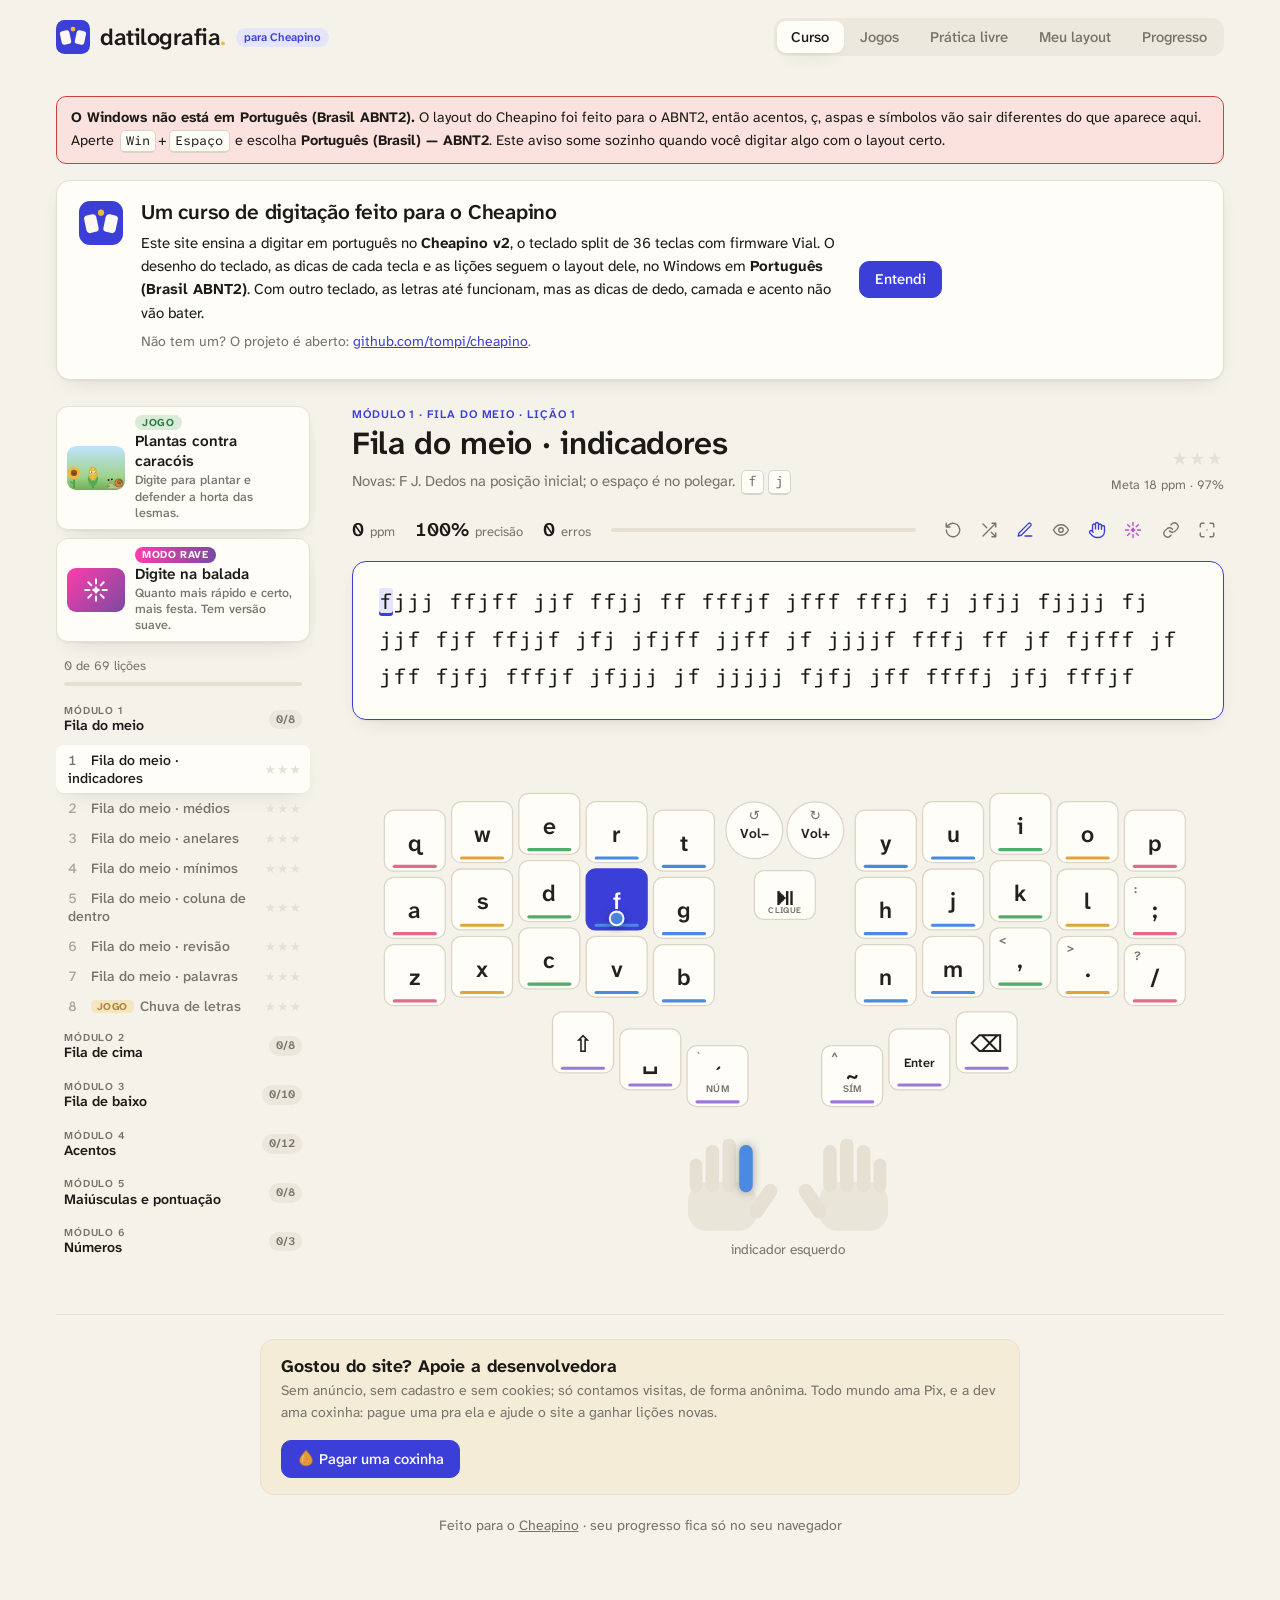
==== commit f4d845c6: "Datilografia publicada em 2026-10-23T01:55:43.017Z" ====
--- a/datilografia-cheapino/index.html
+++ b/datilografia-cheapino/index.html
@@ -59,8 +59,8 @@
         "offers": { "@type": "Offer", "price": "0", "priceCurrency": "BRL" }
       }
     </script>
-    <script type="module" crossorigin src="./assets/index-Crg6PRJl.js"></script>
-    <link rel="stylesheet" crossorigin href="./assets/index-DetyouDF.css">
+    <script type="module" crossorigin src="./assets/index-C61Kg14C.js"></script>
+    <link rel="stylesheet" crossorigin href="./assets/index-bZ4Jq-X5.css">
   </head>
   <body>
     <div id="root">
--- a/datilografia-cheapino/assets/index-bZ4Jq-X5.css
+++ b/datilografia-cheapino/assets/index-bZ4Jq-X5.css
@@ -0,0 +1 @@
+:root{--bg: #f5f2ea;--panel: #fffdf8;--text: #1c1a17;--muted: #77726a;--line: #e6e0d3;--accent: #3b3fd8;--accent-soft: #e4e4fb;--brand: #3b3fd8;--brand-ink: #fbf8f1;--brand-dot: #f5b83d;--gold: #f5b83d;--hold: #d98a1c;--hold-soft: #fbedd6;--pre: #8a4fd0;--pre-soft: #efe4fb;--ok: #2f8a55;--err: #d0413c;--err-soft: #fbe2df;--heat: #e04040;--key-bg: #fffdf8;--key-line: #dcd5c6;--key-text: #23211d;--shadow: 0 1px 2px rgba(40, 32, 20, .05), 0 8px 24px -12px rgba(40, 32, 20, .18);--f-pinky: #e46a8c;--f-ring: #e0a43a;--f-middle: #4fae6a;--f-index: #4a8ae0;--f-thumb: #9a7ad6;--serif: "Atkinson Hyperlegible Next", system-ui, sans-serif;--sans: "Atkinson Hyperlegible Next", system-ui, sans-serif;--mono: "Atkinson Hyperlegible Mono", ui-monospace, monospace;--radius: 14px;--asphalt: #45423c;--lane-paint: #f4ecd8;color-scheme:light}@media(prefers-color-scheme:dark){:root:not([data-theme=light]){--bg: #131318;--panel: #1b1b22;--text: #eeebe4;--muted: #96938b;--line: #2a2a33;--accent: #8f93ff;--accent-soft: #272a52;--brand: #5b5ff0;--brand-ink: #f5f2ea;--brand-dot: #f5b83d;--gold: #f5c35a;--hold: #f0a740;--hold-soft: #48351a;--pre: #b99bff;--pre-soft: #33294f;--ok: #62cc8c;--err: #ff6f69;--err-soft: #4a2423;--key-bg: #22222b;--key-line: #363642;--key-text: #eeebe4;--shadow: 0 1px 2px rgba(0, 0, 0, .3), 0 10px 30px -12px rgba(0, 0, 0, .6);--asphalt: #2c2c35;color-scheme:dark}}:root[data-theme=dark]{--bg: #131318;--panel: #1b1b22;--text: #eeebe4;--muted: #96938b;--line: #2a2a33;--accent: #8f93ff;--accent-soft: #272a52;--brand: #5b5ff0;--brand-ink: #f5f2ea;--brand-dot: #f5b83d;--gold: #f5c35a;--hold: #f0a740;--hold-soft: #48351a;--pre: #b99bff;--pre-soft: #33294f;--ok: #62cc8c;--err: #ff6f69;--err-soft: #4a2423;--key-bg: #22222b;--key-line: #363642;--key-text: #eeebe4;--shadow: 0 1px 2px rgba(0, 0, 0, .3), 0 10px 30px -12px rgba(0, 0, 0, .6);--asphalt: #2c2c35;color-scheme:dark}*{box-sizing:border-box}html,body{margin:0}body{background:var(--bg);color:var(--text);font:15px/1.55 var(--sans);-webkit-font-smoothing:antialiased}h1,h2,h3{margin:0;line-height:1.2}h2{font:600 1.45rem/1.2 var(--serif);letter-spacing:-.01em;margin:1.6rem 0 .4rem}a{color:var(--accent)}code,kbd{font-family:var(--mono)}kbd{display:inline-block;min-width:1.6em;padding:0 .4em;margin:0 .15em;border:1px solid var(--key-line);border-bottom-width:2px;border-radius:5px;background:var(--key-bg);text-align:center;font-size:.9em}.muted{color:var(--muted)}button,.button{font:500 .92rem var(--sans);padding:.5rem .95rem;border-radius:10px;border:1px solid var(--line);background:var(--panel);color:var(--text);cursor:pointer;transition:border-color .15s,background .15s,color .15s,transform .1s}button:hover,.button:hover{border-color:color-mix(in oklab,var(--accent) 55%,var(--line))}button:active{transform:translateY(1px)}button:focus-visible,.button:focus-within{outline:2px solid var(--accent);outline-offset:2px}button.primary{background:var(--brand);border-color:var(--brand);color:#fff}button.primary:hover{background:color-mix(in oklab,var(--brand) 88%,#000)}button.danger{color:var(--err);margin-top:1.5rem;background:none}button.active{background:var(--accent-soft);border-color:transparent;color:var(--accent)}.app{max-width:1200px;margin:0 auto;padding:0 16px 56px}.topbar{display:flex;align-items:center;gap:16px;flex-wrap:wrap;padding:18px 0;margin-bottom:22px}.brand{display:flex;align-items:center;gap:10px;padding:0;border:0;background:none;margin-right:auto}.brand:hover{border:0}.brand h1{font-size:1rem}.logo-mark{display:block;flex:none}.wordmark{font:600 1.45rem/1 var(--serif);letter-spacing:-.02em;color:var(--text)}.wordmark-dot{color:var(--brand-dot)}.brand-tag{align-self:center;padding:2px 8px;border-radius:999px;font-size:.72rem;font-weight:600;color:var(--accent);background:var(--accent-soft);white-space:nowrap}.welcome{display:flex;gap:18px;align-items:flex-start;margin:0 0 26px;padding:20px 22px;background:var(--panel);border:1px solid var(--line);border-radius:var(--radius);box-shadow:var(--shadow)}.welcome h2{margin:0 0 6px;font-size:1.3rem}.welcome p{margin:0 0 6px;max-width:70ch}.welcome .muted{font-size:.88rem}.welcome .logo-mark{flex:none}.welcome>button{flex:none;align-self:center}@media(max-width:700px){.welcome{flex-direction:column}.welcome>button{align-self:stretch}}.kbd-status{display:inline-flex;align-items:center;gap:6px;font-size:.8rem;color:var(--muted)}.kbd-status i{width:7px;height:7px;border-radius:50%;background:var(--muted)}.kbd-status.ok i{background:var(--ok);box-shadow:0 0 0 3px color-mix(in oklab,var(--ok) 25%,transparent)}.kbd-status.error i{background:var(--err)}.tabs{display:flex;gap:2px;padding:3px;border-radius:12px;background:color-mix(in oklab,var(--line) 55%,transparent)}.tabs button{border:0;background:none;color:var(--muted);padding:.42rem .9rem;border-radius:9px}.tabs button:hover{color:var(--text)}.tabs button.active{background:var(--panel);color:var(--text);box-shadow:var(--shadow)}.kbd-note{text-align:center;font-size:.85rem;margin:0 0 8px}button:disabled{opacity:.55;cursor:default}.course{display:grid;grid-template-columns:260px 1fr;gap:36px;align-items:start}@media(max-width:860px){.course{grid-template-columns:1fr}.lesson-list{max-height:260px}}.lesson-list{max-height:calc(100vh - 40px);overflow:auto;position:sticky;top:16px;padding-right:6px;scrollbar-width:thin}.lesson-progress{display:flex;flex-direction:column;gap:6px;font-size:.8rem;color:var(--muted);margin:0 8px 10px}.lesson-progress .bar{height:4px;border-radius:2px;background:var(--line);overflow:hidden}.lesson-progress .bar span{display:block;height:100%;background:var(--gold);border-radius:2px}.lesson-list h3{font:600 .7rem var(--sans);text-transform:uppercase;letter-spacing:.08em;color:var(--muted);margin:16px 8px 4px}.lesson-item{display:flex;width:100%;justify-content:space-between;align-items:center;gap:8px;border:none;background:none;text-align:left;padding:6px 8px;font-size:.88rem;color:var(--muted);border-radius:8px}.lesson-item:hover{color:var(--text);background:color-mix(in oklab,var(--line) 40%,transparent)}.lesson-item em{font-style:normal;display:inline-block;min-width:1.6em;font-variant-numeric:tabular-nums;opacity:.6}.lesson-item.active{background:var(--panel);color:var(--text);font-weight:500;box-shadow:var(--shadow)}.stars{white-space:nowrap;letter-spacing:1px}.stars span{color:var(--line);font-size:.8rem}.stars span.on{color:var(--gold)}.lesson-head{display:flex;justify-content:space-between;align-items:flex-end;gap:16px;flex-wrap:wrap;margin-bottom:18px}.lesson-head h2{font-size:2rem;margin:2px 0 6px}.lesson-head p{margin:0}.eyebrow{font-size:.72rem;font-weight:600;text-transform:uppercase;letter-spacing:.08em;color:var(--accent)}.lesson-goal{display:flex;flex-direction:column;align-items:flex-end;gap:2px;font-size:.8rem;color:var(--muted)}.lesson-goal .stars span{font-size:1.15rem}.new-chars kbd{font-size:.95em}.next-lesson{margin-top:14px;text-align:center}.typer{display:flex;flex-direction:column;gap:14px}.typer-stats{display:flex;gap:20px;align-items:center;color:var(--muted);font-size:.82rem}.typer-stats b{color:var(--text);font-size:1.2rem;font-weight:600;font-variant-numeric:tabular-nums;margin-right:2px}.progress{flex:1;height:4px;background:var(--line);border-radius:2px;overflow:hidden}.progress span{display:block;height:100%;background:var(--accent);transition:width .15s}.typer-text{position:relative;background:var(--panel);border:1px solid var(--line);border-radius:var(--radius);padding:22px 26px;box-shadow:var(--shadow);font:1.35rem/1.75 var(--mono);white-space:pre-wrap;word-break:break-word;cursor:text}.typer-window{position:relative;max-height:3lh;overflow:hidden;scroll-behavior:smooth}.typer-text.code .typer-window{max-height:5lh}@media(prefers-reduced-motion:reduce){.typer-window{scroll-behavior:auto}}.typer-text.code{font-size:1.1rem;line-height:1.6}.typer-text.focused{border-color:var(--accent)}.typer-text .done{color:var(--muted)}.typer-text .done.err{color:var(--err)}.typer-text .cur{background:var(--accent-soft);box-shadow:inset 0 -3px 0 var(--accent);border-radius:3px}.typer-text .cur.err{background:var(--err-soft);box-shadow:inset 0 -3px 0 var(--err)}.typer-text .todo{color:var(--text)}.typer-text .sp.err{background:var(--err-soft)}.typer-window.mem{max-height:none;white-space:pre;contain:inline-size;overflow:hidden}.mem-track{display:inline-block;position:relative;transition:transform .12s ease-out}@media(prefers-reduced-motion:reduce){.mem-track{transition:none}}.typer-text .masked{color:transparent!important;text-shadow:0 0 9px var(--text)!important;background:color-mix(in oklab,var(--line) 75%,transparent);border-radius:3px;animation:none!important}.hidden-input{position:absolute;opacity:0;left:0;top:0;width:1px;height:1px;resize:none;border:0;padding:0}.focus-overlay{position:absolute;top:0;right:0;bottom:0;left:0;display:grid;place-items:center;border-radius:12px;background:color-mix(in oklab,var(--panel) 80%,transparent);font:600 1rem var(--sans);color:var(--accent)}.hint{display:flex;gap:10px;align-items:center;flex-wrap:wrap;min-height:2rem}.hint-label{color:var(--muted)}.hint kbd{font-size:1.15rem}.hint-steps{font-weight:500}.hint-wrong{color:var(--err)}.result{text-align:center}.result-big{display:flex;gap:28px;justify-content:center;flex-wrap:wrap;margin:6px 0}.result-big>div{display:flex;flex-direction:column;align-items:center}.result-big b{font-size:2rem}.result-big span{color:var(--muted);font-size:.85rem}.typer-actions{display:flex;gap:2px}.icon-btn{display:grid;place-items:center;width:34px;height:34px;padding:0;border:0;background:none;color:var(--muted);border-radius:9px}.icon-btn:hover{color:var(--text);background:color-mix(in oklab,var(--line) 55%,transparent)}.icon-btn.on{color:var(--accent)}.keyboard{width:100%;max-width:820px;margin:4px auto 0;display:block;-webkit-user-select:none;user-select:none;font-feature-settings:"calt" 0,"liga" 0}.key .key-cap{fill:var(--key-bg);stroke:var(--key-line);stroke-width:1.2;transition:fill .1s}.key .key-tap{fill:var(--key-text);font-family:var(--sans);font-weight:600}.key .key-hold{fill:var(--muted);font-family:var(--sans);font-weight:600;letter-spacing:.04em}.key.trns .key-tap{opacity:.3}.key .key-shift{fill:var(--muted);font-family:var(--sans);font-weight:600}.key.hl-target .key-shift{fill:#fff;opacity:.8}.key.dim .key-tap,.key.dim .key-hold{opacity:.25}.key.dim .key-cap{opacity:.55}.mod-view{display:flex;gap:6px;align-items:center;justify-content:center;flex-wrap:wrap;margin:6px 0 0;font-size:.85rem}.key.empty .key-cap{opacity:.4}.key.hl-target .key-cap{fill:var(--accent);stroke:var(--accent)}.key.hl-target .key-tap,.key.hl-target .key-hold{fill:#fff}.key.hl-hold .key-cap{fill:var(--hold-soft);stroke:var(--hold);stroke-width:2.5}.key.hl-pre .key-cap{fill:var(--pre-soft);stroke:var(--pre);stroke-width:2.5}.key.holding .key-cap{stroke:var(--hold);stroke-dasharray:4 3}.key.pressed .key-cap{stroke:var(--ok);stroke-width:3}.badge circle{fill:var(--pre)}.badge text{fill:#fff;font-family:var(--sans);font-weight:700}.key.hl-target .badge circle{fill:var(--text)}.key.hl-target .badge text{fill:var(--bg)}.layer-caption{text-align:center;color:var(--muted);font-size:.85rem;margin:0}.chips{display:flex;gap:6px;flex-wrap:wrap;margin-bottom:14px;align-items:center}.chips button,.mod-view button{border-radius:999px;padding:.35rem .85rem;font-size:.85rem}.custom-text{display:flex;flex-direction:column;gap:8px;margin-bottom:12px;align-items:flex-start}.custom-text textarea{width:100%;font:.95rem var(--mono);padding:10px;border-radius:8px;border:1px solid var(--line);background:var(--panel);color:var(--text)}.legend{display:flex;gap:14px;flex-wrap:wrap;justify-content:center;font-size:.85rem;margin:8px 0}.legend i{display:inline-block;width:12px;height:4px;border-radius:2px;vertical-align:middle}.layout-actions{display:flex;gap:8px;flex-wrap:wrap;justify-content:center;margin:14px 0}.docs{max-width:760px;margin:28px auto 0;display:flex;flex-direction:column;gap:10px}.docs li{margin:6px 0}.docs details{background:var(--panel);border:1px solid var(--line);border-radius:var(--radius);padding:0 20px}.docs details[open]{padding-bottom:8px}.docs summary{cursor:pointer;padding:16px 0;font:600 1.1rem var(--serif);list-style:none;display:flex;justify-content:space-between}.docs summary::-webkit-details-marker{display:none}.docs summary:after{content:"+";color:var(--muted);font-family:var(--sans);font-weight:400;transition:transform .2s}.docs details[open] summary:after{transform:rotate(45deg)}.nav-drill{background:var(--panel);border:1px solid var(--line);border-radius:12px;padding:18px;text-align:center;outline:none}.nav-drill:focus{border-color:var(--accent)}.nav-seq{display:flex;flex-wrap:wrap;gap:6px;justify-content:center}.nav-seq kbd{font-size:1rem;padding:2px 8px}.nav-seq kbd.done{opacity:.35}.nav-seq kbd.cur{border-color:var(--accent);background:var(--accent-soft)}.shake{animation:shake .2s}@keyframes shake{25%{transform:translate(-4px)}75%{transform:translate(4px)}}table{border-collapse:collapse;width:100%;max-width:820px;font-size:.9rem}th,td{text-align:left;padding:6px 10px;border-bottom:1px solid var(--line)}th{color:var(--muted);font-weight:600}.progress-page,.practice,.layout-page{max-width:900px;margin:0 auto}.os-warning{background:var(--err-soft);border:1px solid var(--err);border-radius:10px;padding:10px 14px;margin:0 0 16px;font-size:.9rem}.debug-log{background:var(--panel);border:1px dashed var(--line);border-radius:10px;padding:8px 12px}.debug-log p{margin:0 0 6px;font-size:.85rem}.debug-log pre{margin:0;font-size:.8rem;line-height:1.45;white-space:pre-wrap;max-height:360px;overflow:auto}.option{display:flex;gap:8px;align-items:flex-start;justify-content:center;max-width:820px;margin:4px auto 10px;font-size:.9rem}.encoder .enc-dial{fill:var(--key-bg);stroke:var(--key-line);stroke-width:1.2}.encoder .enc-arrow{fill:var(--muted);font-family:var(--sans)}.encoder .key-tap{fill:var(--key-text);font-family:var(--sans);font-weight:600}.keyboard.shifted .key:not(.dim):not(.empty):not(.hl-target) .key-tap{fill:var(--accent)}.key.mod-on .key-cap{fill:var(--accent-soft);stroke:var(--accent);stroke-width:2.5}body.focus-mode .topbar,body.focus-mode .os-warning,body.focus-mode .welcome,body.focus-mode .lesson-list,body.focus-mode .lesson-head,body.focus-mode .chips,body.focus-mode .custom-text,body.focus-mode .practice>.muted,body.focus-mode .layer-caption,body.focus-mode .debug-log,body.focus-mode .typer-actions>button:not(.focus-toggle):not(.restart-btn):not(.rave-toggle):not(.primary){display:none}body.focus-mode .course{display:block}body.focus-mode .app{max-width:980px;min-height:100vh;display:flex;flex-direction:column;padding-top:4vh;padding-bottom:4vh}body.focus-mode .app>main{margin-block:auto}body.focus-mode .typer{gap:18px;animation:focus-in .4s ease}body.focus-mode .typer-stats{justify-content:center;opacity:.7;font-size:.85rem}body.focus-mode .typer-stats .progress{flex:0 0 220px;height:3px}body.focus-mode .typer-text{font-family:var(--mono);font-size:1.7rem;line-height:1.9;padding:40px 52px;min-height:260px;background:var(--paper);color:var(--ink);border:0;border-radius:4px;box-shadow:0 1px #0000000a,0 18px 50px -18px #00000073}body.focus-mode .typer-text.code{font-size:1.35rem}body.focus-mode .typer-text .todo{color:var(--ink-todo)}body.focus-mode .typer-text .done{color:var(--ink);animation:ink .18s ease-out}body.focus-mode .typer-text .done.err{color:var(--err)}body.focus-mode .typer-text .cur{background:transparent;box-shadow:inset 0 -2px 0 var(--ink);border-radius:0;animation:caret 1.1s steps(1) infinite}body.focus-mode .typer-text .cur.err{box-shadow:inset 0 -2px 0 var(--err);background:var(--err-soft)}body.focus-mode .focus-overlay{background:color-mix(in oklab,var(--paper) 85%,transparent);color:var(--ink);font-family:var(--mono)}body.focus-mode .hint{justify-content:center;opacity:.75}body.focus-mode .typer-actions{opacity:.35;transition:opacity .2s}body.focus-mode .typer-actions:hover{opacity:1}body.focus-mode .keyboard{opacity:.45;transition:opacity .25s;max-width:640px;margin:0 auto}body.focus-mode .keyboard:hover,body.focus-mode .typer:has(.hint-wrong) .keyboard{opacity:1}@keyframes ink{0%{opacity:.25;transform:translateY(-2px)}}@keyframes caret{50%{box-shadow:inset 0 -2px 0 transparent}}@keyframes focus-in{0%{opacity:0;transform:translateY(8px)}}:root{--paper: #fbf8f1;--ink: #2a2622;--ink-todo: #7a7468}@media(prefers-color-scheme:dark){:root:not([data-theme=light]){--paper: #1f1e1b;--ink: #ece6d8;--ink-todo: #a49d8f}}:root[data-theme=dark]{--paper: #1f1e1b;--ink: #ece6d8;--ink-todo: #a49d8f}@media(prefers-reduced-motion:reduce){body.focus-mode *{animation:none!important}}.modal-backdrop{position:fixed;top:0;right:0;bottom:0;left:0;z-index:50;display:grid;place-items:center;padding:16px;background:color-mix(in oklab,#000 55%,transparent);-webkit-backdrop-filter:blur(6px);backdrop-filter:blur(6px);animation:fade-in .25s ease}.result-modal{position:relative;overflow:hidden;width:min(480px,100%);text-align:center;padding:30px 28px 22px;border-radius:22px;background:var(--panel);border:1px solid var(--line);box-shadow:0 30px 80px -20px #0009;animation:modal-in .5s cubic-bezier(.2,1.4,.4,1)}.rm-glow{position:absolute;inset:-40% -20% auto;height:260px;pointer-events:none;opacity:.55;background:radial-gradient(closest-side,color-mix(in oklab,var(--accent) 45%,transparent),transparent)}.stars-3 .rm-glow{background:radial-gradient(closest-side,rgba(232,181,44,.55),transparent)}.rm-lesson{position:relative;margin:0;color:var(--muted);font-size:.82rem;letter-spacing:.05em;text-transform:uppercase}.rm-stars{position:relative;display:flex;justify-content:center;align-items:flex-end;gap:6px;margin:14px 0 6px}.rm-star{width:64px;height:64px;fill:var(--line);stroke:color-mix(in oklab,var(--line) 70%,var(--muted));stroke-width:.8;stroke-linejoin:round;transition:fill .2s}.rm-star.mid{width:84px;height:84px;margin-bottom:10px}.rm-star.on{fill:#f5c542;stroke:#d99a14;filter:drop-shadow(0 0 12px rgba(245,197,66,.7));animation:star-pop .55s cubic-bezier(.2,1.6,.4,1)}.rm-title{position:relative;font-size:1.9rem;margin:4px 0;letter-spacing:-.01em}.rm-sub{position:relative;margin:0 auto;max-width:34ch;color:var(--muted)}.rm-badges{display:flex;flex-wrap:wrap;justify-content:center;gap:6px;margin:14px 0 4px;min-height:8px}.rm-badge{padding:3px 10px;border-radius:999px;font-size:.78rem;font-weight:600;background:var(--accent-soft);color:var(--accent);animation:badge-in .4s 1.4s both cubic-bezier(.2,1.4,.4,1)}.rm-badge.gold{background:#f5c5422e;color:#c98a00}.rm-badge.green{background:color-mix(in oklab,var(--ok) 18%,transparent);color:var(--ok)}@media(prefers-color-scheme:dark){:root:not([data-theme=light]) .rm-badge.gold{color:#f5c542}}:root[data-theme=dark] .rm-badge.gold{color:#f5c542}.rm-stats{display:grid;grid-template-columns:repeat(4,1fr);gap:8px;margin:16px 0 10px}.rm-stats>div{display:flex;flex-direction:column;padding:10px 4px;border-radius:12px;background:var(--bg)}.rm-stats b{font-size:1.45rem;font-variant-numeric:tabular-nums}.rm-stats span{color:var(--muted);font-size:.78rem}.rm-tip{margin:6px 0 0;font-size:.9rem;color:var(--text)}.rm-share{display:flex;flex-direction:column;align-items:center;gap:6px;margin-top:14px}.rm-share input{width:100%;font:.8rem var(--mono);padding:6px 8px;border:1px solid var(--line);border-radius:6px;background:var(--bg, var(--panel));color:var(--text)}.rm-actions{display:flex;gap:8px;justify-content:center;margin-top:18px;flex-wrap:wrap}.rm-actions .primary{padding-inline:1.2rem}.rm-keys{margin:12px 0 0;font-size:.75rem;color:var(--muted)}.confetti{position:fixed;top:0;right:0;bottom:0;left:0;pointer-events:none;overflow:hidden}.confetti i{position:absolute;top:-20px;border-radius:2px;opacity:0;animation-name:confetti-fall;animation-timing-function:cubic-bezier(.3,.6,.6,1);animation-fill-mode:forwards}@keyframes confetti-fall{0%{opacity:1;transform:translate(0) rotate(0)}to{opacity:.9;transform:translate(var(--drift),105vh) rotate(var(--rot))}}@keyframes star-pop{0%{transform:scale(.2) rotate(-25deg)}60%{transform:scale(1.25) rotate(8deg)}to{transform:scale(1) rotate(0)}}@keyframes modal-in{0%{opacity:0;transform:translateY(24px) scale(.92)}}@keyframes badge-in{0%{opacity:0;transform:scale(.6)}}@keyframes fade-in{0%{opacity:0}}@media(max-width:480px){.rm-stats{grid-template-columns:repeat(2,1fr)}.rm-star{width:52px;height:52px}.rm-star.mid{width:68px;height:68px}}@media(prefers-reduced-motion:reduce){.modal-backdrop *,.modal-backdrop{animation:none!important}.confetti{display:none}}.layer-caption b{color:var(--hold)}.hint{justify-content:center;min-height:2.2rem;font-size:.92rem}.stat-cards{display:grid;grid-template-columns:repeat(3,1fr);gap:12px}.stat-cards>div{background:var(--panel);border:1px solid var(--line);border-radius:var(--radius);padding:18px 20px;box-shadow:var(--shadow)}.stat-cards b{display:block;font:600 2.2rem/1 var(--serif)}.stat-cards b small{font-size:1.1rem;color:var(--muted)}.stat-cards span{font-size:.82rem;color:var(--muted)}.legend{color:var(--muted)}.result-big b,.rm-title{font-family:var(--serif)}@media(max-width:860px){.lesson-list{position:static;max-height:240px}.tabs{width:100%;justify-content:space-between}.tabs button{flex:1;padding-inline:.4rem}.lesson-head h2{font-size:1.6rem}}.game-tag{display:inline-block;margin-right:6px;padding:0 6px;border-radius:5px;vertical-align:1px;font-size:.65rem;font-weight:700;text-transform:uppercase;letter-spacing:.06em;background:color-mix(in oklab,var(--gold) 22%,transparent);color:color-mix(in oklab,var(--gold) 70%,var(--text))}.game{display:flex;flex-direction:column;gap:14px}.game-hud{display:flex;gap:20px;align-items:center;color:var(--muted);font-size:.82rem}.game-hud b,.clock b{color:var(--text);font-size:1.2rem;font-weight:600;font-variant-numeric:tabular-nums;margin-right:2px}.clock{display:flex;align-items:center;gap:4px;flex:1}.clock .progress{margin-left:10px}.hearts span{font-size:1.15rem;color:var(--line);margin-right:2px;transition:color .2s,transform .2s}.hearts span.on{color:var(--err)}.sky{position:relative;overflow:hidden;border-radius:var(--radius);border:1px solid var(--line);cursor:text;background:radial-gradient(1px 1px at 20% 30%,color-mix(in oklab,var(--muted) 60%,transparent) 50%,transparent 51%),radial-gradient(1px 1px at 70% 20%,color-mix(in oklab,var(--muted) 60%,transparent) 50%,transparent 51%),radial-gradient(1px 1px at 45% 60%,color-mix(in oklab,var(--muted) 40%,transparent) 50%,transparent 51%),linear-gradient(180deg,color-mix(in oklab,var(--accent-soft) 70%,var(--panel)),var(--panel));box-shadow:var(--shadow)}.ground{position:absolute;left:0;right:0;bottom:0;height:26px;background:linear-gradient(180deg,color-mix(in oklab,var(--err) 12%,transparent),color-mix(in oklab,var(--err) 22%,transparent));border-top:1px dashed color-mix(in oklab,var(--err) 45%,transparent)}.drop{position:absolute;top:0;padding:4px 10px;border-radius:9px;white-space:nowrap;font:600 1.15rem var(--mono);color:var(--text);background:var(--panel);border:1px solid var(--line);box-shadow:var(--shadow)}.sky.letters .drop{font-size:1.5rem;padding:4px 13px}.drop .typed{color:var(--accent)}.drop.locked{border-color:var(--accent);box-shadow:0 0 0 3px color-mix(in oklab,var(--accent) 25%,transparent),var(--shadow);z-index:2}.burst{position:absolute;width:0;height:0;pointer-events:none}.burst i{position:absolute;width:6px;height:6px;border-radius:50%;background:var(--gold);animation:burst .5s ease-out forwards;transform:rotate(var(--a)) translateY(0)}@keyframes burst{to{transform:rotate(var(--a)) translateY(-42px);opacity:0}}.sky-overlay{position:absolute;top:0;right:0;bottom:0;left:0;display:flex;flex-direction:column;gap:14px;align-items:center;justify-content:center;background:color-mix(in oklab,var(--panel) 72%,transparent);-webkit-backdrop-filter:blur(2px);backdrop-filter:blur(2px);text-align:center;padding:20px}.sky-overlay p{margin:0;font:600 1.2rem var(--serif);max-width:32ch}.countdown{font:600 5rem/1 var(--serif);color:var(--accent);animation:count-pop .7s ease-out}@keyframes count-pop{0%{transform:scale(1.6);opacity:0}40%{opacity:1}}.game .keyboard{max-width:640px}.track{position:relative;display:flex;flex-direction:column;gap:6px;padding:12px 16px;border-radius:var(--radius);background:var(--panel);border:1px solid var(--line);box-shadow:var(--shadow)}.lane{display:flex;align-items:center;gap:10px}.lane-label{width:58px;flex:none;font-size:.72rem;color:var(--muted);text-align:right}.lane-road{position:relative;flex:1;height:30px;margin-right:52px;border-bottom:2px dashed var(--line)}.runner{position:absolute;bottom:-2px}.runner.you{transition:left .12s linear}.car{display:block;fill:var(--brand)}.car .wheel{fill:var(--text)}.car .glass{fill:color-mix(in oklab,#fff 70%,var(--brand))}.car.ghost{fill:var(--muted);opacity:.45}.finish{position:absolute;top:10px;bottom:10px;right:62px;width:8px;background:repeating-conic-gradient(var(--text) 0 25%,var(--panel) 0 50%) 0 0 / 8px 8px;opacity:.6;border-radius:2px}.race-status{position:absolute;top:6px;right:16px;margin:0;font-size:.75rem;font-weight:600}.race-status.ahead{color:var(--ok)}.race-status.behind{color:var(--err)}.fingertip{pointer-events:none}.fingertip .tip{fill:var(--fc);stroke:#fff;stroke-width:2;opacity:.92;filter:drop-shadow(0 2px 4px rgba(0,0,0,.35))}.fingertip .tip-ring{fill:none;stroke:var(--fc);stroke-width:2.5;opacity:0}.fingertip.reach{animation:reach 1.6s cubic-bezier(.45,0,.3,1) infinite}.fingertip.reach .tip-ring,.fingertip.still .tip-ring{animation:tap-ring 1.6s ease-out infinite}.fingertip.still.hold .tip{opacity:.7}.fingertip.still.hold .tip-ring{animation:none;opacity:.6;stroke-dasharray:4 3}@keyframes reach{0%,12%{transform:translate(var(--dx),var(--dy))}48%,78%{transform:translate(0)}to{transform:translate(var(--dx),var(--dy))}}@keyframes tap-ring{0%,45%{opacity:0;transform:scale(.6)}55%{opacity:.9;transform:scale(.8)}80%,to{opacity:0;transform:scale(1.5)}}.hands{display:flex;flex-direction:column;align-items:center;gap:2px;margin-top:-4px}.hands svg{width:210px;height:auto}.hands .palm{fill:color-mix(in oklab,var(--line) 70%,transparent)}.hands .finger{fill:var(--line);transition:fill .2s}.hands .finger.on{filter:drop-shadow(0 0 6px color-mix(in oklab,currentColor 40%,transparent));animation:finger-pulse 1.6s ease-in-out infinite;transform-box:fill-box;transform-origin:bottom center}.hands .finger.on.hold{animation:none;opacity:.75}@keyframes finger-pulse{45%,60%{transform:scaleY(.88)}}@media(max-height:860px){.topbar{padding:10px 0;margin-bottom:12px}.lesson-head{margin-bottom:10px}.lesson-head h2{font-size:1.5rem;margin:0 0 2px}.typer{gap:10px}.typer-text{padding:14px 22px;font-size:1.25rem}.keyboard{max-width:640px;margin-top:0}.hands svg{width:160px}.hint{min-height:1.8rem}}@media(max-height:720px){.keyboard{max-width:540px}.hands svg{width:130px}.lesson-head p{font-size:.88rem}}.hands-label{font-size:.85rem;color:var(--muted);min-height:1.3em}body.focus-mode .hands{opacity:.45}@media(prefers-reduced-motion:reduce){.fingertip,.fingertip *,.hands .finger{animation:none!important}}.road-scene{position:relative;height:300px;overflow:hidden;border-radius:var(--radius);border:1px solid var(--line);cursor:text;background:linear-gradient(180deg,color-mix(in oklab,var(--accent-soft) 80%,var(--panel)) 0%,var(--panel) 62%);box-shadow:var(--shadow)}.hills{position:absolute;left:0;right:0;background-repeat:repeat-x}.hills.far{bottom:120px;height:90px;opacity:.35;background-size:420px 90px;background-image:radial-gradient(ellipse 210px 90px at 210px 90px,var(--muted) 98%,transparent 100%);background-position-x:calc(var(--dist) * .15)}.hills.near{bottom:110px;height:60px;opacity:.5;background-size:260px 60px;background-image:radial-gradient(ellipse 130px 60px at 130px 60px,color-mix(in oklab,var(--ok) 55%,var(--muted)) 98%,transparent 100%);background-position-x:calc(var(--dist) * .35)}.road{position:absolute;left:0;right:0;bottom:0;height:110px;background:var(--asphalt)}.road:before{content:"";position:absolute;left:0;right:0;top:0;height:6px;background:color-mix(in oklab,var(--gold) 70%,transparent)}.road-dashes{position:absolute;left:0;right:0;top:52px;height:5px;background:repeating-linear-gradient(90deg,var(--lane-paint) 0 38px,transparent 38px 80px);background-position-x:var(--dist);opacity:.8}.road-car{position:absolute;bottom:30px;transform:translate(-50%) scale(2);transform-origin:bottom center;z-index:3}.road-car .jump{animation:car-jump .55s cubic-bezier(.3,.7,.4,1)}.road-car.crash{animation:crash .45s}@keyframes car-jump{0%{transform:translateY(0) rotate(0)}45%{transform:translateY(-46px) rotate(-8deg)}to{transform:translateY(0) rotate(0)}}@keyframes crash{30%{transform:translate(-50%) scale(2) rotate(-10deg)}60%{transform:translate(-50%) scale(2) rotate(6deg)}}.obstacle{position:absolute;bottom:30px;transform:translate(-50%);display:flex;flex-direction:column;align-items:center;gap:6px;z-index:2}.ob-word{padding:3px 10px;border-radius:8px;white-space:nowrap;font:600 1.05rem var(--mono);background:var(--panel);border:1px solid var(--line);box-shadow:var(--shadow)}.obstacle.front .ob-word{border-color:var(--accent);box-shadow:0 0 0 3px color-mix(in oklab,var(--accent) 25%,transparent),var(--shadow)}.ob-word .typed{color:var(--accent)}.ob-shape{width:26px;height:30px}.k0 .ob-shape{clip-path:polygon(50% 0,100% 100%,0 100%);background:repeating-linear-gradient(180deg,#f08a24 0,#f08a24 8px,#fff 8px,#fff 12px)}.k1 .ob-shape{width:40px;height:22px;border-radius:3px;background:repeating-linear-gradient(135deg,var(--err) 0 8px,#fff 8px 16px)}.k2 .ob-shape{width:30px;height:20px;border-radius:50% 50% 6px 6px;background:var(--muted)}.sudden-note{margin:0;text-align:center;font-size:.85rem;color:var(--err);font-weight:500}.horta{position:relative;overflow:hidden;border-radius:var(--radius);border:1px solid var(--line);cursor:text;background:var(--panel);box-shadow:var(--shadow);isolation:isolate;--grass: color-mix(in oklab, var(--ok) 30%, var(--panel));--grass-2: color-mix(in oklab, var(--ok) 22%, var(--panel))}.horta.miss{box-shadow:0 0 0 3px color-mix(in oklab,var(--err) 35%,transparent),var(--shadow)}.seed-bar{display:flex;gap:8px;align-items:stretch;padding:10px;border-bottom:1px solid var(--line);background:color-mix(in oklab,var(--gold) 10%,var(--panel))}.sun-count{display:flex;align-items:center;gap:6px;padding:0 12px 0 4px;font-size:1.3rem;font-variant-numeric:tabular-nums}.sun-count .sun-icon{width:30px;height:30px}.seed{position:relative;overflow:hidden;display:flex;align-items:center;gap:8px;flex:1;min-width:0;padding:6px 10px;border-radius:10px;border:1px solid var(--line);background:var(--panel);opacity:.55;filter:grayscale(.7);transition:opacity .2s,filter .2s}.seed.ready{opacity:1;filter:none}.seed.held{opacity:1;filter:none;border-color:var(--gold);box-shadow:0 0 0 3px color-mix(in oklab,var(--gold) 40%,transparent)}.seed.locked{border-color:var(--accent);box-shadow:0 0 0 3px color-mix(in oklab,var(--accent) 25%,transparent)}.seed.wrong{border-color:var(--err);box-shadow:0 0 0 3px color-mix(in oklab,var(--err) 30%,transparent);animation:shake .2s}.seed-icon .pl{width:30px;height:36px;display:block}.seed-info{display:flex;flex-direction:column;min-width:0;line-height:1.2}.seed-info small{font-size:.7rem;color:var(--muted);white-space:nowrap}.seed-info small b{color:var(--text);font-weight:600}.seed-word{font:600 1.05rem var(--mono);white-space:nowrap;overflow:hidden;text-overflow:ellipsis}.seed-word .typed{color:var(--accent)}.seed-why{font-size:.85rem;font-style:italic;color:var(--muted);white-space:nowrap}.held-note{color:color-mix(in oklab,var(--gold) 70%,var(--text));font-style:normal;font-weight:600}.seed-cd{position:absolute;left:0;right:0;bottom:0;background:color-mix(in oklab,var(--text) 14%,transparent);pointer-events:none}.lawn{position:relative}.lawn.choosing .lawn-row{filter:brightness(.92)}.lawn-row{position:absolute;left:0;right:0;background:repeating-linear-gradient(90deg,var(--grass) 0 calc(100% / 10.8),var(--grass-2) 0 calc(200% / 10.8))}.lawn-row:nth-child(2n){background:repeating-linear-gradient(90deg,var(--grass-2) 0 calc(100% / 10.8),var(--grass) 0 calc(200% / 10.8))}.house{position:absolute;left:0;top:0;bottom:0;background:repeating-linear-gradient(0deg,color-mix(in oklab,var(--hold) 30%,var(--panel)) 0,color-mix(in oklab,var(--hold) 30%,var(--panel)) 14px,color-mix(in oklab,var(--hold) 40%,var(--panel)) 14px,color-mix(in oklab,var(--hold) 40%,var(--panel)) 16px);border-right:3px solid color-mix(in oklab,var(--hold) 60%,var(--text))}.cart{position:absolute;top:24px;transform:translate(-50%);z-index:70}.cart.running{margin-top:24px}.cart-svg{width:34px;display:block}.cart-body{fill:var(--err)}.cart-svg .wheel{fill:var(--text)}.cart-svg .handle{stroke:var(--text);stroke-width:2.5;stroke-linecap:round;fill:none}.plant{position:absolute;display:flex;align-items:flex-end;justify-content:center;height:72px;transform:translate(-50%);padding-bottom:6px}.plant .pl{width:44px;height:54px}.plant.milho .pl{animation:plant-sway 1.5s ease-in-out infinite;transform-origin:bottom center}.plant.girassol .pl{animation:plant-sway 2.4s ease-in-out infinite;transform-origin:bottom center}.plant.pimenta .pl{animation:chili-fuse .7s ease-in forwards}.plant.weak{opacity:.6}@keyframes plant-sway{50%{transform:rotate(-4deg)}}@keyframes chili-fuse{to{transform:scale(1.35);filter:brightness(1.4)}}.ghost{position:absolute;display:flex;flex-direction:column;align-items:center;justify-content:flex-end;height:72px;transform:translate(-50%);padding-bottom:6px}.ghost .pl{width:40px;height:48px;opacity:.45}.ghost .row-word{position:absolute;top:4px;background:color-mix(in oklab,var(--gold) 26%,var(--panel));border-color:var(--gold)}.pl .stem{stroke:#3f8f45;stroke-width:3;fill:none;stroke-linecap:round}.pl .leaf{fill:#4fae55}.pl .petal{fill:#f5b83d}.pl .seed-center{fill:#8a5a2b}.pl .smile{stroke:#3a2410;stroke-width:1.5;fill:none;stroke-linecap:round}.pl .corn{fill:#f2c94c;stroke:#c99a1e;stroke-width:1.2}.pl .corn-line{stroke:#c99a1e;stroke-width:1;fill:none}.pl .eye,.sn .eye{fill:#1c1a17}.pl .eye-white,.sn .eye-white{fill:#fff}.pl .pumpkin{fill:#ee8a2c;stroke:#a8521a;stroke-width:1.5}.pl .pumpkin-line{stroke:#a8521a;stroke-width:1.5;fill:none;stroke-linecap:round}.pl .chili{fill:#d8343a;stroke:#8f1d22;stroke-width:1.2}.pl .angry{stroke:#3a0d0f;stroke-width:1.6;fill:none;stroke-linecap:round}.pl .passion{fill:#7b3f8f;stroke:#4c2158;stroke-width:1.2}.pl .passion-dot{fill:#a565b8}.pl .tendril{stroke:#3f8f45;stroke-width:1.5;fill:none;stroke-linecap:round}.pl .sleepy{stroke:#f3e3f7;stroke-width:1.4;fill:none;stroke-linecap:round}.pipoca{position:absolute;width:13px;height:11px;margin-left:-6px;border-radius:55% 45% 50% 40%;background:#fffbea;border:1.5px solid #e2b93b;z-index:60}.snail{position:absolute;display:flex;flex-direction:column;align-items:center;transform:translate(-22%,34px)}.sn{width:54px;height:32px;animation:snail-crawl 1.6s ease-in-out infinite;transform-origin:bottom right}.snail.eating .sn{animation:snail-eat .5s ease-in-out infinite}.snail.hit .sn{filter:brightness(1.6)}.snail.slow .sn{filter:hue-rotate(200deg) saturate(1.4);animation-duration:3.2s}.snail.boss{transform:translate(-22%,-6px)}.snail.boss .sn{width:96px;height:58px}.snail.boss .sn-body{fill:#8d9a5c;stroke:#556033;stroke-width:1.6}.boss-hp{width:64px;height:6px;border-radius:3px;background:color-mix(in oklab,var(--text) 20%,transparent);overflow:hidden}.boss-hp i{display:block;height:100%;background:var(--err)}@keyframes snail-crawl{50%{transform:scaleX(1.06) scaleY(.94)}}@keyframes snail-eat{50%{transform:rotate(-8deg)}}.sn .sn-body{fill:#b7c48a;stroke:#7d8a52;stroke-width:1.2}.sn .sn-stalk{stroke:#9aa86c;stroke-width:2.5;stroke-linecap:round;fill:none}.sn .mouth-line{stroke:#3d4422;stroke-width:1.6;stroke-linecap:round;fill:none}.sn .shell{fill:#c7883d;stroke:#7a4f22;stroke-width:1.5}.sn .shell.hard{fill:#8b929a;stroke:#4d5359;stroke-width:2.5}.sn .shell-line{stroke:#5a3a18;stroke-width:1.8;fill:none;stroke-linecap:round}.sn .hard+.shell-line{stroke:#3d4248}.hw{padding:2px 8px;border-radius:7px;white-space:nowrap;font:600 1rem var(--mono);color:var(--text);background:var(--panel);border:1px solid var(--line);box-shadow:var(--shadow)}.hw .typed{color:var(--accent)}.hw.locked{border-color:var(--accent);box-shadow:0 0 0 3px color-mix(in oklab,var(--accent) 25%,transparent),var(--shadow)}.hw.wrong{border-color:var(--err);box-shadow:0 0 0 3px color-mix(in oklab,var(--err) 30%,transparent);animation:shake .2s}.sun{position:absolute;display:flex;flex-direction:column;align-items:center;gap:2px;transform:translate(-30%);transition:opacity .3s}.sun .sun-icon{width:34px;height:34px;animation:sun-spin 6s linear infinite}.sun .hw{font-size:.9rem;background:color-mix(in oklab,var(--gold) 22%,var(--panel));border-color:color-mix(in oklab,var(--gold) 60%,var(--line))}.sun.fading{opacity:.55}@keyframes sun-spin{to{transform:rotate(360deg)}}.sun-icon .core{fill:var(--gold)}.sun-icon .ray{stroke:var(--gold);stroke-width:2.5;stroke-linecap:round}.horta .burst{z-index:85}.burst.big i{width:12px;height:12px;background:#f08a24;animation:burst-big .7s ease-out forwards}@keyframes burst-big{to{transform:rotate(var(--a)) translateY(-90px);opacity:0}}.horta .sky-overlay{z-index:100}.horta-banner{position:absolute;left:50%;top:40%;transform:translate(-50%,-50%);z-index:99;padding:10px 18px;border-radius:12px;font:700 1.4rem var(--serif);color:var(--err);background:color-mix(in oklab,var(--panel) 88%,transparent);border:1px solid var(--err);animation:count-pop .6s ease-out;white-space:nowrap}.step-hint{padding:8px 14px;border-top:1px solid var(--line);font-size:.9rem;color:var(--muted);text-align:center;transition:background .2s,color .2s}.step-hint b{color:var(--text)}.step-hint.on{background:color-mix(in oklab,var(--gold) 18%,var(--panel));color:var(--text)}.sky-overlay p.horta-help{font:400 .95rem/1.5 var(--sans);max-width:44ch;color:var(--muted)}.clock b.last-wave{color:var(--err);font-size:.95rem}.art.art-horta{background:linear-gradient(180deg,color-mix(in oklab,var(--accent-soft) 85%,var(--panel)) 45%,color-mix(in oklab,var(--ok) 28%,var(--panel)) 45%)}.art-horta .pl{width:34px;height:46px;display:block}.art-horta .sn{width:46px;height:28px;display:block}.art-horta>.art-plant{left:8%;bottom:8px;transform:none}.art-horta>.art-snail{left:auto;right:14%;bottom:8px;transform:none;animation:art-snail 8s linear infinite}.art-horta>.art-sun{left:55%;bottom:auto;top:6px;transform:none}.art-horta .art-sun .sun-icon{width:26px;height:26px}.art-pipoca{position:absolute;left:36%;bottom:36px;width:10px;height:9px;border-radius:55% 45% 50% 40%;background:#fffbea;border:1.5px solid #e2b93b;animation:art-pipoca 1.4s linear infinite}@keyframes art-pipoca{0%{transform:translate(0)}to{transform:translate(160px);opacity:.2}}@keyframes art-snail{0%{transform:translate(30px)}to{transform:translate(-60px)}}@media(max-width:600px){.seed-bar{flex-wrap:wrap}.seed{flex-basis:40%}.plant .pl{width:30px;height:40px}.sn{width:40px;height:24px}.hw{font-size:.85rem;padding:1px 5px}}.horta .snail{transition:opacity .25s}.night-dark{position:absolute;top:0;right:0;bottom:0;left:0;z-index:75;pointer-events:none;background:#0a0e20f0;mask-composite:intersect;-webkit-mask-composite:source-in}.firefly{position:absolute;z-index:76;width:8px;height:8px;margin:-4px 0 0 -4px;border-radius:50%;pointer-events:none;background:#fff7b0;box-shadow:0 0 10px 4px #f0e66eb3;animation:firefly-blink 1.4s ease-in-out infinite}@keyframes firefly-blink{50%{opacity:.55}}.night-toggle{display:flex;align-items:center;gap:8px;font-size:.9rem;color:var(--muted);cursor:pointer}@media(prefers-reduced-motion:reduce){.horta .pl,.horta .sn,.sun .sun-icon,.firefly{animation:none!important}}.arcade-head h2{margin-top:0;font-size:2rem}.arcade-head p{margin:0 0 18px}.daily-card{display:flex;align-items:center;gap:18px;margin-bottom:14px;padding:14px 18px;background:var(--panel);border:1px solid var(--line);border-radius:var(--radius);box-shadow:var(--shadow)}.daily-card.done{border-color:var(--ok)}.daily-streak{display:flex;flex-direction:column;align-items:center;min-width:64px}.daily-streak b{font:600 2rem/1 var(--serif);color:var(--accent);font-variant-numeric:tabular-nums}.daily-streak span{font-size:.72rem;color:var(--muted);text-align:center}.daily-info{display:flex;flex-direction:column;gap:3px;flex:1;min-width:0}.daily-info b{font:600 1.1rem var(--serif)}.daily-info .muted{font-size:.85rem}@media(max-width:560px){.daily-card{flex-wrap:wrap}.daily-card button{width:100%}}.arcade-grid{display:grid;grid-template-columns:repeat(auto-fill,minmax(280px,1fr));gap:14px}.arcade-card{display:flex;flex-direction:column;padding:0;overflow:hidden;text-align:left;border-radius:var(--radius);background:var(--panel);box-shadow:var(--shadow);transition:transform .15s,box-shadow .15s,border-color .15s}.arcade-card:hover{transform:translateY(-3px)}.arcade-card.locked{cursor:not-allowed;opacity:.6;filter:grayscale(.8)}.arcade-card.locked:hover{transform:none}.arcade-info{display:flex;flex-direction:column;gap:4px;padding:14px 16px 16px}.arcade-info b{font:600 1.2rem var(--serif)}.arcade-info .muted{font-size:.85rem;line-height:1.45}.arcade-meta{display:flex;gap:8px;align-items:center;margin-top:6px;font-size:.78rem;color:var(--muted)}.art{position:relative;height:96px;overflow:hidden;background:linear-gradient(180deg,color-mix(in oklab,var(--accent-soft) 85%,var(--panel)),var(--panel));border-bottom:1px solid var(--line)}.art>span{position:absolute;bottom:18px;transform:scale(1.3);transform-origin:bottom left}.art-corrida,.art-gp,.art-estrada{background:linear-gradient(180deg,color-mix(in oklab,var(--accent-soft) 85%,var(--panel)) 60%,var(--asphalt) 60%)}.art-gp>span:nth-child(1){bottom:26px}.art-gp>span:nth-child(2){bottom:16px}.art-gp>span:nth-child(3){bottom:6px}.art-corrida>span:nth-child(2){bottom:4px}.art-jump{animation:art-jump 1.8s ease-in-out infinite}@keyframes art-jump{0%,40%,to{transform:scale(1.3) translateY(0)}60%{transform:scale(1.3) translateY(-26px) rotate(-6deg)}}.art-cone{position:absolute;bottom:18px;width:22px;height:26px;clip-path:polygon(50% 0,100% 100%,0 100%);background:repeating-linear-gradient(180deg,#f08a24 0,#f08a24 7px,#fff 7px,#fff 10px)}.art-chuva b{position:absolute;top:-30px;padding:1px 7px;border-radius:6px;font:600 .9rem var(--mono);background:var(--panel);border:1px solid var(--line);animation:art-fall 2.4s linear infinite}@keyframes art-fall{to{transform:translateY(140px)}}.art-relogio,.art-semerro{display:grid;place-items:center}.art-relogio b,.art-semerro b{font:600 2.2rem var(--serif);color:var(--accent)}.art-semerro b{color:var(--ok)}.arcade-play .back{border:0;background:none;color:var(--muted);padding:0;margin-bottom:10px}.arcade-play .back:hover{color:var(--text)}.arcade,.arcade-play{max-width:960px;margin:0 auto}@media(prefers-reduced-motion:reduce){.art *{animation:none!important}}.module{margin-bottom:2px}.module summary{display:flex;justify-content:space-between;align-items:center;gap:8px;cursor:pointer;list-style:none;padding:8px;border-radius:8px;font-size:.88rem;font-weight:600}.module summary::-webkit-details-marker{display:none}.module summary:hover{background:color-mix(in oklab,var(--line) 40%,transparent)}.module-name{display:flex;flex-direction:column;line-height:1.25}.module-name small{font-size:.66rem;font-weight:600;text-transform:uppercase;letter-spacing:.08em;color:var(--muted)}.module-count{font-size:.72rem;color:var(--muted);font-variant-numeric:tabular-nums;padding:1px 7px;border-radius:999px;background:color-mix(in oklab,var(--line) 60%,transparent)}.module-count.done{color:var(--ok);background:color-mix(in oklab,var(--ok) 16%,transparent)}.module[open] summary{margin-bottom:2px}.module .lesson-item{padding-left:12px}.site-footer{margin-top:3rem;padding-top:1.5rem;border-top:1px solid var(--line);text-align:center;font-size:.88rem}.site-footer a{color:inherit}.support{display:flex;align-items:center;justify-content:space-between;gap:1rem 1.5rem;flex-wrap:wrap;text-align:left;margin:0 auto 1.25rem;max-width:760px;padding:1rem 1.25rem;border:1px solid var(--line);border-radius:14px;background:color-mix(in oklab,var(--gold) 10%,transparent)}.support h3{margin:0 0 .2rem;font-family:var(--serif);font-size:1.1rem}.support p{margin:0}.support-actions{display:flex;gap:.5rem;flex-wrap:wrap}.support-actions a.button{text-decoration:none}body.focus-mode .site-footer{display:none}.link-copy{position:relative}.copied-tip{position:absolute;top:calc(100% + 6px);left:50%;transform:translate(-50%);z-index:20;padding:3px 8px;border-radius:6px;white-space:nowrap;font-size:.75rem;background:var(--text);color:var(--panel);pointer-events:none;animation:fade-in .15s ease}.rave-link-note{font-size:.88rem;padding:8px 10px;border-radius:8px;background:var(--accent-soft)}.coxinha{display:inline-block;vertical-align:-.2em;flex:none}.cx-dough{fill:#e39a3b;stroke:#a8611c;stroke-width:1.4;stroke-linejoin:round}.cx-shine{stroke:#f7c97a;stroke-width:1.8;stroke-linecap:round;fill:none}.cx-crumb{fill:#b8702a}.support-story .coxinha{display:block;margin-bottom:8px;animation:coxinha-bob 2.4s ease-in-out infinite}@keyframes coxinha-bob{50%{transform:translateY(-4px) rotate(-4deg)}}@media(prefers-reduced-motion:reduce){.support-story .coxinha{animation:none}}.support-card{margin:14px 8px 4px;padding:12px;border-radius:12px;border:1px dashed color-mix(in oklab,var(--gold) 60%,var(--line));background:color-mix(in oklab,var(--gold) 8%,transparent);font-size:.82rem;color:var(--muted)}.support-card p{margin:0 0 8px;line-height:1.45}.support-card b{color:var(--text)}.support-card button{width:100%}.rm-invite{margin:16px 0 0;padding:12px 14px;border-radius:14px;background:color-mix(in oklab,var(--gold) 10%,var(--bg));border:1px solid color-mix(in oklab,var(--gold) 35%,var(--line));font-size:.88rem;text-align:left;animation:badge-in .4s 1.8s both ease-out}.rm-invite p{margin:0 0 6px;color:var(--muted);line-height:1.45}.rm-invite .rm-invite-then{color:var(--text);font-size:.95rem}.link-button{padding:0;border:0;background:none;color:var(--accent);font-weight:600;cursor:pointer}.link-button:hover{text-decoration:underline}.support-dialog{position:relative;display:grid;grid-template-columns:1.1fr 1fr;gap:28px;width:min(860px,100%);max-height:calc(100vh - 32px);overflow:auto;padding:30px;border-radius:22px;background:var(--panel);border:1px solid var(--line);box-shadow:0 30px 80px -20px #0009;animation:modal-in .4s cubic-bezier(.2,1.2,.4,1)}.support-close{position:absolute;top:10px;right:12px;width:34px;height:34px;padding:0;border-radius:50%;font-size:1.3rem;line-height:1}.support-story h2{font-family:var(--serif);font-size:1.7rem;line-height:1.2;margin:6px 0 14px}.support-story p{line-height:1.6;color:var(--muted);margin:0 0 12px}.support-pay{display:flex;flex-direction:column;align-items:center;gap:10px;text-align:center}.amounts{display:grid;grid-template-columns:1fr 1fr;gap:8px;width:100%}.amounts button{display:flex;flex-direction:column;gap:2px;padding:8px 10px;text-align:left}.amounts button small{color:var(--muted);font-size:.75rem}.amounts button.on{border-color:var(--gold);box-shadow:0 0 0 3px color-mix(in oklab,var(--gold) 35%,transparent)}.pix-qr{display:grid;place-items:center;width:200px;height:200px;padding:8px;border-radius:14px;background:#fff}.pix-qr svg{width:100%;height:100%;display:block}.pix-how,.pix-to{margin:0;font-size:.82rem;max-width:34ch}.pix-code{width:100%;max-height:3.2em;overflow:hidden;font-family:var(--mono);font-size:.68rem;padding:6px 8px;border-radius:8px;background:var(--bg);border:1px dashed var(--line);-webkit-user-select:all;user-select:all;word-break:break-all;color:var(--muted)}@media(max-width:720px){.support-dialog{grid-template-columns:1fr;padding:24px 18px;gap:18px}.support-story h2{font-size:1.35rem}}.pix-key{align-self:center;font-family:var(--mono);font-size:.85rem;padding:.35rem .6rem;border-radius:8px;background:var(--panel);border:1px dashed var(--line);-webkit-user-select:all;user-select:all;word-break:break-all}.rave-canvas{position:fixed;top:0;right:0;bottom:0;left:0;width:100vw;height:100vh;pointer-events:none;z-index:60}.rave-flash{position:fixed;top:0;right:0;bottom:0;left:0;pointer-events:none;z-index:59;opacity:0}.rave-flash.beat{animation:rave-beat .18s ease-out;background:radial-gradient(circle at 50% 40%,hsl(var(--hue) 100% 60% / calc(var(--heat) * .22)),transparent 70%)}.rave-flash.miss{animation:rave-beat .4s ease-out;background:#ff28461f;box-shadow:inset 0 0 18vmin 4vmin #ff28468c}@keyframes rave-beat{0%{opacity:1}to{opacity:0}}body.rave{background:radial-gradient(60vw 50vh at 15% 10%,hsl(var(--hue) 95% 60% / calc(var(--heat) * .35)),transparent 70%),radial-gradient(60vw 50vh at 85% 90%,hsl(calc(var(--hue) + 140) 95% 60% / calc(var(--heat) * .35)),transparent 70%),var(--bg);background-attachment:fixed}body.rave .typer-text{border-color:hsl(var(--hue) 90% 60% / calc(.3 + var(--heat) * .7));box-shadow:0 0 calc(var(--heat) * 40px) hsl(var(--hue) 100% 60% / calc(var(--heat) * .7)),inset 0 0 calc(var(--heat) * 24px) hsl(calc(var(--hue) + 90) 100% 60% / calc(var(--heat) * .35));transform:scale(calc(1 + var(--heat) * .012))}body.rave .typer-text .done:not(.err){color:hsl(calc(var(--hue) + 40) 90% calc(55% - var(--heat) * 5%));text-shadow:0 0 calc(var(--heat) * 10px) hsl(calc(var(--hue) + 40) 100% 60% / .8)}body.rave .typer-text .cur{box-shadow:0 0 calc(4px + var(--heat) * 16px) hsl(var(--hue) 100% 60%)}body.rave .typer-stats b{color:hsl(var(--hue) 85% 55%)}body.rave .keyboard [class*=hl-]{filter:drop-shadow(0 0 calc(var(--heat) * 12px) hsl(var(--hue) 100% 60%))}body.rave.rave-lv3 .keyboard,body.rave.rave-lv4 .keyboard{animation:rave-bounce .45s ease-in-out infinite alternate}body.rave.rave-lv4 .typer-text .done:not(.err){animation:rave-rainbow 1.2s linear infinite}body.rave.rave-lv4 .brand{animation:rave-wobble .6s ease-in-out infinite alternate}@keyframes rave-bounce{0%{transform:translateY(0)}to{transform:translateY(-4px) scale(1.01)}}@keyframes rave-rainbow{to{filter:hue-rotate(360deg)}}@keyframes rave-wobble{0%{transform:rotate(-2deg)}to{transform:rotate(2deg)}}body.rave .app{overflow-x:clip}body.rave-shake main{animation:rave-shake .3s}@keyframes rave-shake{20%{transform:translate(-6px)}40%{transform:translate(5px)}60%{transform:translate(-4px)}80%{transform:translate(3px)}}.rave-hud{position:fixed;top:0;right:0;bottom:0;left:0;z-index:61;pointer-events:none}.rave-combo{position:absolute;right:24px;top:64px;transform-origin:right top}.rave-label{position:absolute;right:24px;top:calc(70px + 2.6rem);text-align:right;transform-origin:right top}body.focus-mode .rave-combo{top:10px}body.focus-mode .rave-label{top:calc(16px + 2.6rem)}.rave-combo{font:800 1.6rem/1 var(--sans);letter-spacing:.02em;color:hsl(var(--hue) 100% 60%);text-shadow:0 0 12px hsl(var(--hue) 100% 60% / .7),0 2px 0 rgb(0 0 0 / .25);font-size:calc(1.2rem + var(--heat) * 1.4rem)}.rave-combo.pop{animation:rave-pop .18s ease-out}@keyframes rave-pop{0%{transform:scale(1.35)}to{transform:scale(1)}}.rave-label{font:900 2rem/1.1 var(--serif);text-transform:uppercase;opacity:0;background:linear-gradient(90deg,hsl(var(--hue) 100% 60%),hsl(calc(var(--hue) + 120) 100% 60%),hsl(calc(var(--hue) + 240) 100% 60%));-webkit-background-clip:text;background-clip:text;color:transparent;filter:drop-shadow(0 0 14px hsl(var(--hue) 100% 60% / .6))}.rave-label.show{animation:rave-label 1.4s ease-out}@keyframes rave-label{0%{opacity:0;transform:scale(.4) rotate(-6deg)}15%{opacity:1;transform:scale(1.15) rotate(2deg)}30%{transform:scale(1) rotate(0)}75%{opacity:1}to{opacity:0;transform:translateY(16px)}}.icon-btn.rave-toggle{display:inline-flex;gap:5px;width:auto;padding:0 10px 0 8px;font:700 .78rem var(--sans);letter-spacing:.03em}.rave-toggle:not(.on) .rave-label{background:linear-gradient(90deg,#ff3cac,#784ba0,#2b86c5);-webkit-background-clip:text;background-clip:text;color:transparent}.rave-toggle:not(.on) svg{color:#c04ad0}.spotlight{display:grid;gap:8px;margin:0 0 14px}.spot{display:flex;align-items:center;gap:10px;width:100%;padding:8px 10px;text-align:left;border-radius:12px;border:1px solid var(--line);background:var(--panel);box-shadow:var(--shadow);color:var(--text);transition:transform .15s}.spot:hover{transform:translateY(-2px)}.spot-art{position:relative;flex:none;display:flex;align-items:flex-end;justify-content:center;gap:1px;width:58px;height:44px;border-radius:9px;overflow:hidden}.spot-text{display:flex;flex-direction:column;gap:1px;min-width:0;font-size:.78rem;color:var(--muted);line-height:1.3}.spot-text b{font:600 .95rem var(--serif);color:var(--text)}.spot-badge{align-self:flex-start;padding:1px 7px;border-radius:999px;font-size:.66rem;font-weight:700;text-transform:uppercase;letter-spacing:.06em}.spot-horta .spot-art{background:linear-gradient(180deg,#bfe3ff,#9fd38a 70%,#6fae55)}.spot-horta .spot-badge{background:color-mix(in oklab,#4fae6a 22%,var(--panel));color:#2f7d45}.spot-art .pl{width:18px;height:26px;display:block}.spot-art .sn{width:22px;height:14px;display:block}.spot-snail{margin-left:3px;animation:spot-snail 3s ease-in-out infinite}@keyframes spot-snail{50%{transform:translate(-3px)}}.spot-sun{position:absolute;top:6px;right:10px}.spot-sun .sun-icon{width:28px;height:28px}.spot-rave .spot-art{align-items:center;color:#fff;background:linear-gradient(135deg,#ff3cac,#784ba0,#2b86c5);background-size:200% 200%;animation:spot-rave 4s ease infinite}.spot-rave .spot-art svg{width:26px;height:26px}.spot-rave .spot-art i{position:absolute;width:4px;height:4px;border-radius:50%;background:#fff;opacity:0;animation:spot-spark 1.8s ease-in-out infinite}.spot-rave .spot-art i:nth-of-type(1){left:18%;top:22%}.spot-rave .spot-art i:nth-of-type(2){right:16%;top:30%;animation-delay:.6s}.spot-rave .spot-art i:nth-of-type(3){left:60%;bottom:16%;animation-delay:1.2s}.spot-rave .spot-badge{background:linear-gradient(90deg,#ff3cac,#784ba0);color:#fff}.spot-rave:hover{border-color:#c04ad0}@keyframes spot-rave{50%{background-position:100% 100%}}@keyframes spot-spark{0%,to{opacity:0;transform:scale(.4)}50%{opacity:1;transform:scale(1.2)}}.spotlight.big{grid-template-columns:repeat(auto-fit,minmax(280px,1fr));gap:14px;margin-bottom:22px}.spotlight.big .spot{padding:14px 16px;gap:16px}.spotlight.big .spot-art{width:120px;height:84px;gap:4px}.spotlight.big .spot-art .pl{width:30px;height:42px}.spotlight.big .spot-art .sn{width:40px;height:25px}.spotlight.big .spot-rave .spot-art svg{width:44px;height:44px}.spotlight.big .spot-text{font-size:.88rem}.spotlight.big .spot-text b{font-size:1.3rem}@media(prefers-reduced-motion:reduce){.spot-snail,.spot-rave .spot-art,.spot-rave .spot-art i{animation:none}}body.focus-mode .spotlight{display:none}.rave-toggle.on{color:#fff;background:linear-gradient(135deg,#ff3cac,#784ba0,#2b86c5);border-color:transparent}@media(prefers-reduced-motion:reduce){body.rave .keyboard,body.rave .typer-text .done,body.rave .brand,body.rave-shake main{animation:none!important}}body.rave-gentle .keyboard,body.rave-gentle .typer-text .done,body.rave-gentle .brand,body.rave-gentle main{animation:none!important}body.rave-gentle .typer-text{transform:none}.rave-warning{position:fixed;top:0;right:0;bottom:0;left:0;z-index:100;display:grid;place-items:center;padding:16px;background:#0000008c}.rave-warning-box{max-width:480px;background:var(--panel);color:var(--text);border:1px solid var(--line);border-radius:16px;padding:1.4rem 1.5rem;box-shadow:0 20px 60px #00000059}.rave-warning-box h3{margin:0 0 .6rem;font-family:var(--serif);font-size:1.25rem}.rave-warning-box p{margin:0 0 .8rem;line-height:1.55}.rave-warning-actions{display:flex;flex-wrap:wrap;justify-content:flex-end;gap:.5rem;margin-top:1rem}.barraca{height:380px;background:linear-gradient(180deg,color-mix(in oklab,var(--gold) 14%,var(--panel)),var(--panel))}.barraca-awning{position:absolute;left:0;right:0;top:0;height:30px;background:repeating-linear-gradient(90deg,color-mix(in oklab,var(--err) 70%,var(--panel)) 0 40px,var(--panel) 40px 80px);border-bottom:1px solid var(--line)}.barraca-seats{position:absolute;left:0;right:0;top:46px;bottom:74px;display:grid;grid-template-columns:repeat(3,1fr);gap:10px;padding:0 12px}.barraca-seat{position:relative;display:flex;flex-direction:column;align-items:center;justify-content:flex-end;gap:8px}.barraca-order{position:relative;max-width:100%;padding:6px 10px 10px;border-radius:10px;text-align:center;font:600 1rem var(--mono);color:var(--text);background:var(--panel);border:1px solid var(--line);box-shadow:var(--shadow)}.barraca-order .typed{color:var(--accent)}.barraca-order.locked{border-color:var(--accent);box-shadow:0 0 0 3px color-mix(in oklab,var(--accent) 25%,transparent),var(--shadow)}.barraca-patience{position:absolute;left:8px;right:8px;bottom:4px;height:3px;border-radius:2px;background:var(--line);overflow:hidden}.barraca-patience span{display:block;height:100%;background:var(--ok)}.barraca-patience.low span{background:var(--err)}.barraca-customer{width:52px;height:58px}.barraca-tip{position:absolute;top:20%;font:700 1.3rem var(--serif);color:var(--gold);animation:barraca-tip .9s ease-out forwards}@keyframes barraca-tip{to{transform:translateY(-40px);opacity:0}}.barraca-counter{position:absolute;left:0;right:0;bottom:0;height:74px;display:flex;align-items:center;justify-content:center;gap:14px;background:color-mix(in oklab,var(--hold) 30%,var(--panel));border-top:3px solid color-mix(in oklab,var(--hold) 60%,var(--line))}.barraca-shop{display:flex;flex-direction:column;align-items:center;gap:8px}.barraca-coins{display:flex;align-items:center;gap:6px;margin:0}.sky-overlay p.barraca-coins{font:400 .95rem var(--sans)}.barraca-upgrades{display:flex;flex-wrap:wrap;justify-content:center;gap:8px}.barraca-upgrades button{display:flex;flex-direction:column;gap:2px;min-width:130px;padding:8px 10px;font-size:.8rem;color:var(--muted)}.barraca-upgrades button b{color:var(--text);font-size:.9rem}.barraca-upgrades button:disabled{opacity:.55;cursor:not-allowed}@media(max-width:560px){.barraca-order{font-size:.82rem;padding-inline:6px}.barraca-upgrades button{min-width:0;flex:1}}@media(prefers-reduced-motion:reduce){.barraca-tip{animation:none}}.pesca{background:linear-gradient(180deg,color-mix(in oklab,#7cc4ef 55%,var(--panel)),color-mix(in oklab,#1f6fa8 62%,var(--panel)))}.pesca-surface{position:absolute;left:0;right:0;top:0;height:30px;background:linear-gradient(180deg,color-mix(in oklab,#bfe6ff 70%,var(--panel)),transparent);border-bottom:2px solid color-mix(in oklab,#ffffff 45%,transparent)}.pesca-deco{position:absolute;top:0;right:0;bottom:0;left:0;overflow:hidden;pointer-events:none}.pesca-deco .bubble{position:absolute;bottom:-12px;width:9px;height:9px;border-radius:50%;border:1.5px solid color-mix(in oklab,#ffffff 70%,transparent);background:color-mix(in oklab,#ffffff 15%,transparent);animation:bubble-up 6s linear infinite}@keyframes bubble-up{to{transform:translateY(-380px) translate(10px);opacity:0}}.pesca-deco .weed{position:absolute;bottom:-4px;width:20px;height:64px;fill:none;stroke:#3f9b6a;stroke-width:4;stroke-linecap:round;transform-origin:bottom center;animation:weed-sway 3.5s ease-in-out infinite alternate}@keyframes weed-sway{0%{transform:rotate(-6deg)}to{transform:rotate(6deg)}}.fish{--fish: #ffb27a;position:absolute;translate:-50% -50%;padding:7px 20px 7px 30px;white-space:nowrap;border-radius:60% 45% 45% 60%/55% 50% 50% 55%;font:700 1.1rem var(--mono);color:#1d2430;background:radial-gradient(ellipse at 35% 28%,color-mix(in srgb,#ffffff 55%,var(--fish)),var(--fish) 55%,color-mix(in srgb,#000000 14%,var(--fish)));box-shadow:inset 0 -4px #0000001a,0 4px 10px #00285038;animation:fish-bob 1.8s ease-in-out infinite}@keyframes fish-bob{50%{transform:translateY(-4px)}}.fish-word{position:relative}.fish .typed{opacity:.38}.fish-eye{position:absolute;left:11px;top:32%;width:10px;height:10px;border-radius:50%;background:radial-gradient(circle at 38% 45%,#1d2430 42%,#fff 46%);box-shadow:0 0 0 1px #00000026}.fish-tail{position:absolute;right:-19px;top:50%;width:24px;height:32px;margin-top:-16px;fill:var(--fish);transform-origin:left center;animation:fish-tail .45s ease-in-out infinite alternate}@keyframes fish-tail{0%{transform:rotate(-14deg)}to{transform:rotate(14deg)}}.fish-fin{position:absolute;top:-9px;left:42%;width:28px;height:13px;fill:color-mix(in srgb,#000000 12%,var(--fish))}.fish.rare{box-shadow:inset 0 -4px #0000001a,0 0 16px color-mix(in srgb,#ffd54a 75%,transparent)}.fish.rare:after{content:"✦";position:absolute;right:4px;top:-10px;font-size:.85rem;color:#fff6c8;text-shadow:0 0 6px #ffd54a;animation:fish-sparkle 1.2s ease-in-out infinite}@keyframes fish-sparkle{50%{opacity:.2;transform:scale(.7)}}.fish.locked{outline:3px solid var(--accent);outline-offset:3px;z-index:2}@media(prefers-reduced-motion:reduce){.fish,.fish-tail,.fish.rare:after,.pesca-deco .bubble,.pesca-deco .weed{animation:none}}.pesca-points{position:absolute;transform:translate(-50%,-50%);font:700 1.2rem var(--serif);color:var(--accent);pointer-events:none;animation:pesca-points .8s ease-out forwards}@keyframes pesca-points{to{transform:translate(-50%,-150%);opacity:0}}.pesca-points.rare{color:var(--gold);font-size:1.5rem}@media(prefers-reduced-motion:reduce){.pesca-points{animation:none}}.elevador{display:flex;gap:18px;min-height:340px;padding:18px}.elevador-shaft{display:flex;flex-direction:column;gap:6px;width:170px;flex:none;padding:8px;border-radius:10px;background:color-mix(in oklab,var(--line) 50%,var(--panel));border:1px solid var(--line)}.elevador-floor{flex:1;display:flex;align-items:center;gap:8px;min-height:48px;padding:6px 10px;border-radius:8px;background:var(--panel);border:1px solid var(--line);color:var(--muted);transition:background .3s,border-color .3s}.elevador-floor span{font:600 1.2rem var(--serif);width:1.4em;text-align:center}.elevador-floor small{font-size:.75rem;line-height:1.2}.elevador-floor.done{color:var(--ok)}.elevador-floor.here{color:var(--text);border-color:var(--accent);background:color-mix(in oklab,var(--accent) 16%,var(--panel));box-shadow:0 0 0 3px color-mix(in oklab,var(--accent) 20%,transparent)}.elevador-panel{flex:1;display:flex;flex-direction:column;align-items:center;justify-content:center;gap:18px;text-align:center}.elevador-panel small{color:var(--muted)}.elevador-panel small b{color:var(--text)}.elevador-seq{display:flex;gap:8px;font:600 2.6rem var(--mono)}.elevador-seq span{min-width:1.2em;padding:4px 8px;border-radius:10px;background:var(--panel);border:1px solid var(--line);box-shadow:var(--shadow)}.elevador-seq span.typed{color:var(--ok)}.elevador-seq span.cur{border-color:var(--accent);color:var(--accent)}.elevador-dots{display:flex;gap:8px}.elevador-dots i{width:12px;height:12px;border-radius:50%;background:var(--line);transition:background .2s}.elevador-dots i.on{background:var(--gold)}.elevador-empty{padding:40px 20px;text-align:center;font:600 1.1rem var(--serif);color:var(--muted);background:var(--panel);border:1px solid var(--line);border-radius:var(--radius)}@media(max-width:560px){.elevador{flex-direction:column}.elevador-shaft{width:auto}.elevador-seq{font-size:2rem}}@media(prefers-reduced-motion:reduce){.elevador-floor,.elevador-dots i{transition:none}}.art.art-barraca{background:linear-gradient(180deg,repeating-linear-gradient(90deg,color-mix(in oklab,var(--err) 70%,var(--panel)) 0 24px,var(--panel) 24px 48px) 0 0 / 100% 16px no-repeat,color-mix(in oklab,var(--gold) 14%,var(--panel)))}.art-barraca>b{position:absolute;left:50%;top:24px;transform:translate(-50%);white-space:nowrap;padding:2px 8px;border-radius:6px;font:600 .85rem var(--mono);background:var(--panel);border:1px solid var(--line)}.art-barraca .art-counter{left:0;right:0;bottom:0;height:34px;transform:none;display:flex;align-items:center;justify-content:center;gap:10px;background:color-mix(in oklab,var(--hold) 30%,var(--panel));border-top:2px solid color-mix(in oklab,var(--hold) 60%,var(--line))}.art.art-pesca{background:linear-gradient(180deg,color-mix(in oklab,#7cc4ef 55%,var(--panel)),color-mix(in oklab,#1f6fa8 55%,var(--panel)))}.art-pesca .swim{position:absolute;left:100%;animation:art-swim 3.2s linear infinite}.art-pesca .fish{font-size:.8rem;padding:3px 13px 3px 20px}.art-pesca .fish-eye{left:7px;width:7px;height:7px}.art-pesca .fish-tail{right:-13px;width:16px;height:22px;margin-top:-11px}.art-pesca .fish-fin{top:-6px;width:18px;height:9px}@keyframes art-swim{to{transform:translate(-420px)}}.art.art-elevador{display:flex;flex-direction:column-reverse;justify-content:center;gap:4px;padding-left:24px}.art-elevador i{width:64px;height:22px;display:grid;place-items:center;font:600 .8rem var(--serif);font-style:normal;color:var(--muted);background:var(--panel);border:1px solid var(--line);border-radius:5px}.art-elevador i.here{color:var(--text);border-color:var(--accent);background:color-mix(in oklab,var(--accent) 18%,var(--panel))}.art-elevador b{position:absolute;left:120px;top:50%;transform:translateY(-50%);font:600 1.8rem var(--mono);color:var(--accent)}@media(prefers-reduced-motion:reduce){.art-pesca .swim{animation:none;left:30%}.art-pesca .swim+.swim{left:70%}}
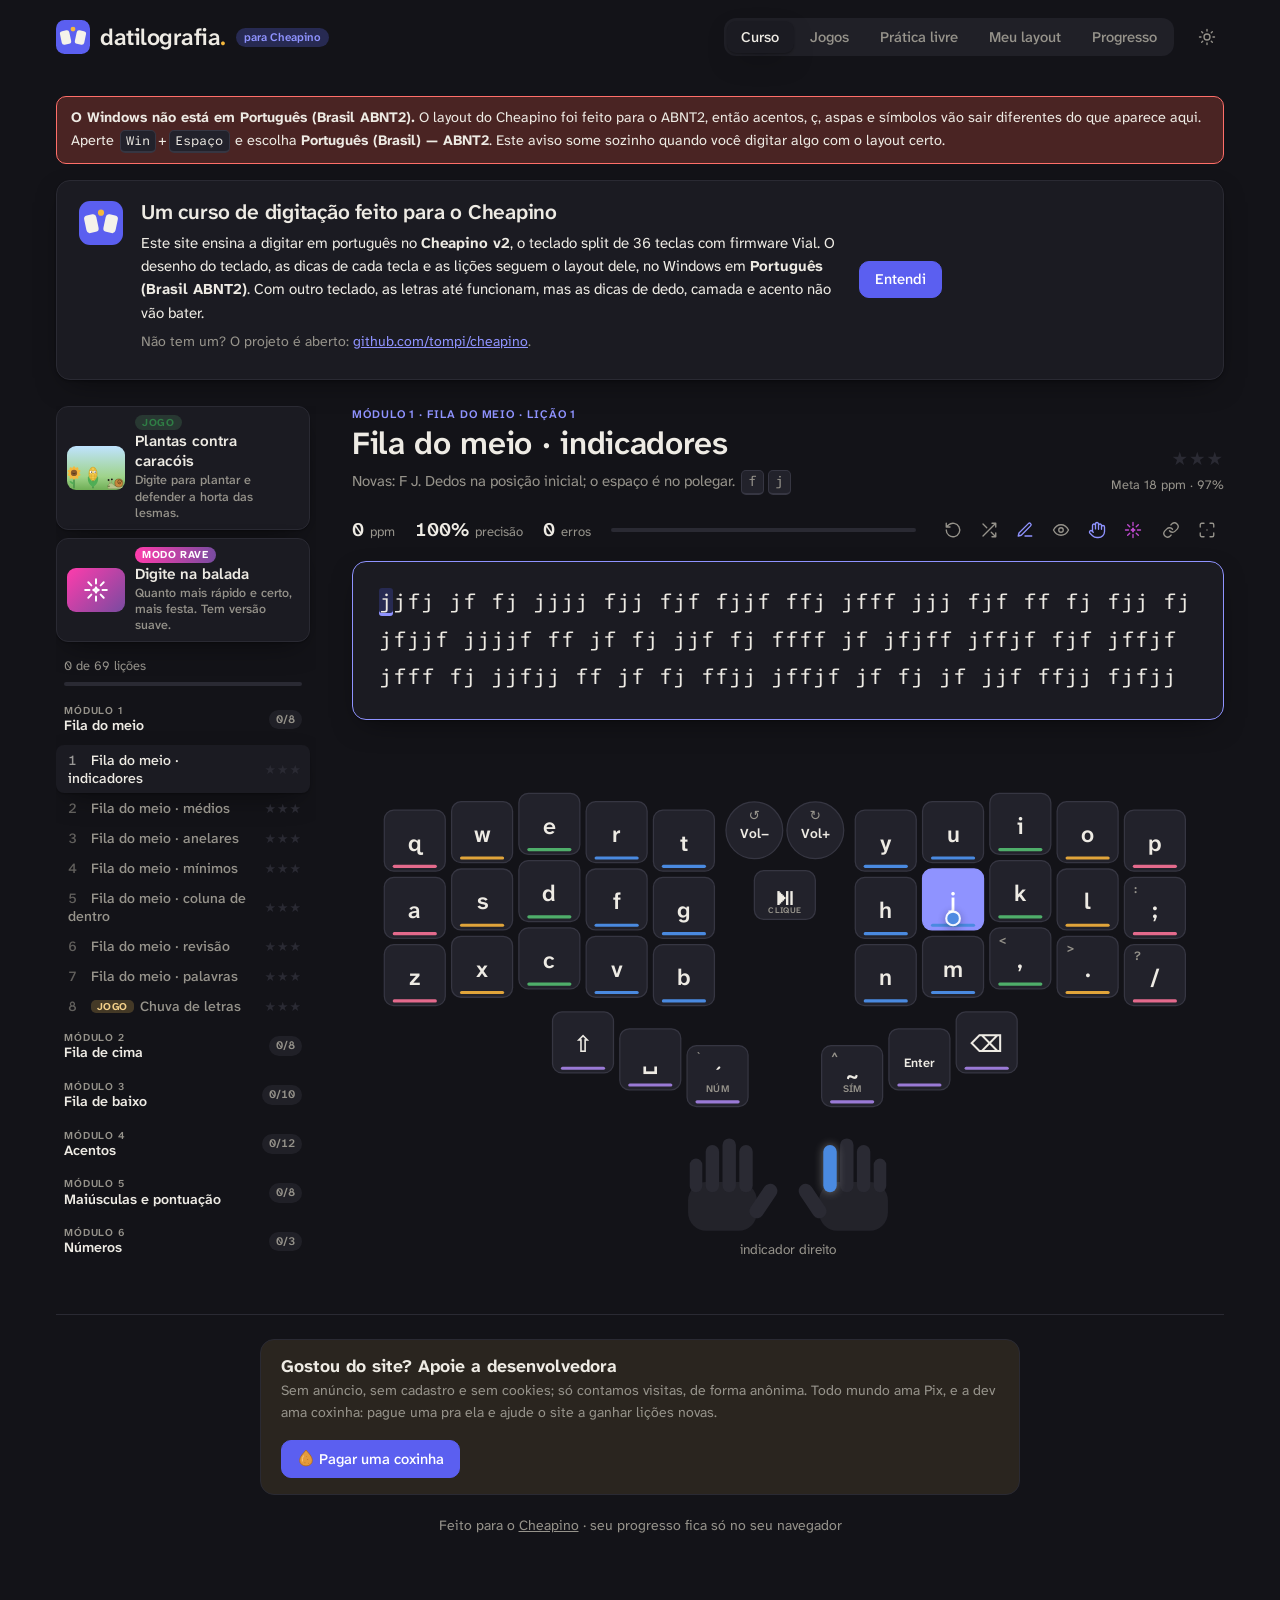
==== commit adf630e3: "Datilografia publicada em 2026-10-23T14:19:01.079Z" ====
--- a/datilografia-cheapino/index.html
+++ b/datilografia-cheapino/index.html
@@ -3,6 +3,21 @@
   <head>
     <meta charset="UTF-8" />
     <meta name="viewport" content="width=device-width, initial-scale=1.0" />
+    <meta name="color-scheme" content="dark light" />
+    <!-- Tema (escuro por padrão) e fundo antes das fontes e do app chegarem: sem tela branca ao recarregar. -->
+    <style>
+      html { background: #131318; color: #eeebe4; }
+      html[data-theme='light'] { background: #f5f2ea; color: #1c1a17; }
+      html.js #root > main { visibility: hidden; }
+    </style>
+    <script>
+      (function () {
+        var t;
+        try { t = JSON.parse(localStorage.getItem('datilografia-cheapino:tema')); } catch (e) {}
+        document.documentElement.dataset.theme = t === 'light' ? 'light' : 'dark';
+        document.documentElement.classList.add('js');
+      })();
+    </script>
     <link rel="preconnect" href="https://fonts.googleapis.com" />
     <link rel="preconnect" href="https://fonts.gstatic.com" crossorigin />
     <link href="https://fonts.googleapis.com/css2?family=Atkinson+Hyperlegible+Mono:wght@400;600;700&family=Atkinson+Hyperlegible+Next:wght@400;500;600;700;800&display=swap" rel="stylesheet" />
@@ -59,8 +74,8 @@
         "offers": { "@type": "Offer", "price": "0", "priceCurrency": "BRL" }
       }
     </script>
-    <script type="module" crossorigin src="./assets/index-C61Kg14C.js"></script>
-    <link rel="stylesheet" crossorigin href="./assets/index-bZ4Jq-X5.css">
+    <script type="module" crossorigin src="./assets/index-KGWTokSS.js"></script>
+    <link rel="stylesheet" crossorigin href="./assets/index-D3R9lNdH.css">
   </head>
   <body>
     <div id="root">
--- a/datilografia-cheapino/assets/index-D3R9lNdH.css
+++ b/datilografia-cheapino/assets/index-D3R9lNdH.css
@@ -0,0 +1 @@
+:root{--bg: #f5f2ea;--panel: #fffdf8;--text: #1c1a17;--muted: #77726a;--line: #e6e0d3;--accent: #3b3fd8;--accent-soft: #e4e4fb;--brand: #3b3fd8;--brand-ink: #fbf8f1;--brand-dot: #f5b83d;--gold: #f5b83d;--hold: #d98a1c;--hold-soft: #fbedd6;--pre: #8a4fd0;--pre-soft: #efe4fb;--ok: #2f8a55;--err: #d0413c;--err-soft: #fbe2df;--heat: #e04040;--key-bg: #fffdf8;--key-line: #dcd5c6;--key-text: #23211d;--shadow: 0 1px 2px rgba(40, 32, 20, .05), 0 8px 24px -12px rgba(40, 32, 20, .18);--f-pinky: #e46a8c;--f-ring: #e0a43a;--f-middle: #4fae6a;--f-index: #4a8ae0;--f-thumb: #9a7ad6;--serif: "Atkinson Hyperlegible Next", system-ui, sans-serif;--sans: "Atkinson Hyperlegible Next", system-ui, sans-serif;--mono: "Atkinson Hyperlegible Mono", ui-monospace, monospace;--radius: 14px;--asphalt: #45423c;--lane-paint: #f4ecd8;color-scheme:light}@media(prefers-color-scheme:dark){:root:not([data-theme=light]){--bg: #131318;--panel: #1b1b22;--text: #eeebe4;--muted: #96938b;--line: #2a2a33;--accent: #8f93ff;--accent-soft: #272a52;--brand: #5b5ff0;--brand-ink: #f5f2ea;--brand-dot: #f5b83d;--gold: #f5c35a;--hold: #f0a740;--hold-soft: #48351a;--pre: #b99bff;--pre-soft: #33294f;--ok: #62cc8c;--err: #ff6f69;--err-soft: #4a2423;--key-bg: #22222b;--key-line: #363642;--key-text: #eeebe4;--shadow: 0 1px 2px rgba(0, 0, 0, .3), 0 10px 30px -12px rgba(0, 0, 0, .6);--asphalt: #2c2c35;color-scheme:dark}}:root[data-theme=dark]{--bg: #131318;--panel: #1b1b22;--text: #eeebe4;--muted: #96938b;--line: #2a2a33;--accent: #8f93ff;--accent-soft: #272a52;--brand: #5b5ff0;--brand-ink: #f5f2ea;--brand-dot: #f5b83d;--gold: #f5c35a;--hold: #f0a740;--hold-soft: #48351a;--pre: #b99bff;--pre-soft: #33294f;--ok: #62cc8c;--err: #ff6f69;--err-soft: #4a2423;--key-bg: #22222b;--key-line: #363642;--key-text: #eeebe4;--shadow: 0 1px 2px rgba(0, 0, 0, .3), 0 10px 30px -12px rgba(0, 0, 0, .6);--asphalt: #2c2c35;color-scheme:dark}*{box-sizing:border-box}html,body{margin:0}body{background:var(--bg);color:var(--text);font:15px/1.55 var(--sans);-webkit-font-smoothing:antialiased}h1,h2,h3{margin:0;line-height:1.2}h2{font:600 1.45rem/1.2 var(--serif);letter-spacing:-.01em;margin:1.6rem 0 .4rem}a{color:var(--accent)}code,kbd{font-family:var(--mono)}kbd{display:inline-block;min-width:1.6em;padding:0 .4em;margin:0 .15em;border:1px solid var(--key-line);border-bottom-width:2px;border-radius:5px;background:var(--key-bg);text-align:center;font-size:.9em}.muted{color:var(--muted)}button,.button{font:500 .92rem var(--sans);padding:.5rem .95rem;border-radius:10px;border:1px solid var(--line);background:var(--panel);color:var(--text);cursor:pointer;transition:border-color .15s,background .15s,color .15s,transform .1s}button:hover,.button:hover{border-color:color-mix(in oklab,var(--accent) 55%,var(--line))}button:active{transform:translateY(1px)}button:focus-visible,.button:focus-within{outline:2px solid var(--accent);outline-offset:2px}button.primary{background:var(--brand);border-color:var(--brand);color:#fff}button.primary:hover{background:color-mix(in oklab,var(--brand) 88%,#000)}button.danger{color:var(--err);margin-top:1.5rem;background:none}button.active{background:var(--accent-soft);border-color:transparent;color:var(--accent)}.app{max-width:1200px;margin:0 auto;padding:0 16px 56px}.topbar{display:flex;align-items:center;gap:16px;flex-wrap:wrap;padding:18px 0;margin-bottom:22px}.brand{display:flex;align-items:center;gap:10px;padding:0;border:0;background:none;margin-right:auto}.brand:hover{border:0}.brand h1{font-size:1rem}.logo-mark{display:block;flex:none}.wordmark{font:600 1.45rem/1 var(--serif);letter-spacing:-.02em;color:var(--text)}.wordmark-dot{color:var(--brand-dot)}.brand-tag{align-self:center;padding:2px 8px;border-radius:999px;font-size:.72rem;font-weight:600;color:var(--accent);background:var(--accent-soft);white-space:nowrap}.welcome{display:flex;gap:18px;align-items:flex-start;margin:0 0 26px;padding:20px 22px;background:var(--panel);border:1px solid var(--line);border-radius:var(--radius);box-shadow:var(--shadow)}.welcome h2{margin:0 0 6px;font-size:1.3rem}.welcome p{margin:0 0 6px;max-width:70ch}.welcome .muted{font-size:.88rem}.welcome .logo-mark{flex:none}.welcome>button{flex:none;align-self:center}@media(max-width:700px){.welcome{flex-direction:column}.welcome>button{align-self:stretch}}.kbd-status{display:inline-flex;align-items:center;gap:6px;font-size:.8rem;color:var(--muted)}.kbd-status i{width:7px;height:7px;border-radius:50%;background:var(--muted)}.kbd-status.ok i{background:var(--ok);box-shadow:0 0 0 3px color-mix(in oklab,var(--ok) 25%,transparent)}.kbd-status.error i{background:var(--err)}.tabs{display:flex;gap:2px;padding:3px;border-radius:12px;background:color-mix(in oklab,var(--line) 55%,transparent)}.tabs button{border:0;background:none;color:var(--muted);padding:.42rem .9rem;border-radius:9px}.tabs button:hover{color:var(--text)}.tabs button.active{background:var(--panel);color:var(--text);box-shadow:var(--shadow)}.kbd-note{text-align:center;font-size:.85rem;margin:0 0 8px}button:disabled{opacity:.55;cursor:default}.course{display:grid;grid-template-columns:260px 1fr;gap:36px;align-items:start}@media(max-width:860px){.course{grid-template-columns:1fr}.lesson-list{max-height:260px}}.lesson-list{max-height:calc(100vh - 40px);overflow:auto;position:sticky;top:16px;padding-right:6px;scrollbar-width:thin}.lesson-progress{display:flex;flex-direction:column;gap:6px;font-size:.8rem;color:var(--muted);margin:0 8px 10px}.lesson-progress .bar{height:4px;border-radius:2px;background:var(--line);overflow:hidden}.lesson-progress .bar span{display:block;height:100%;background:var(--gold);border-radius:2px}.lesson-list h3{font:600 .7rem var(--sans);text-transform:uppercase;letter-spacing:.08em;color:var(--muted);margin:16px 8px 4px}.lesson-item{display:flex;width:100%;justify-content:space-between;align-items:center;gap:8px;border:none;background:none;text-align:left;padding:6px 8px;font-size:.88rem;color:var(--muted);border-radius:8px}.lesson-item:hover{color:var(--text);background:color-mix(in oklab,var(--line) 40%,transparent)}.lesson-item em{font-style:normal;display:inline-block;min-width:1.6em;font-variant-numeric:tabular-nums;opacity:.6}.lesson-item.active{background:var(--panel);color:var(--text);font-weight:500;box-shadow:var(--shadow)}.stars{white-space:nowrap;letter-spacing:1px}.stars span{color:var(--line);font-size:.8rem}.stars span.on{color:var(--gold)}.lesson-head{display:flex;justify-content:space-between;align-items:flex-end;gap:16px;flex-wrap:wrap;margin-bottom:18px}.lesson-head h2{font-size:2rem;margin:2px 0 6px}.lesson-head p{margin:0}.eyebrow{font-size:.72rem;font-weight:600;text-transform:uppercase;letter-spacing:.08em;color:var(--accent)}.lesson-goal{display:flex;flex-direction:column;align-items:flex-end;gap:2px;font-size:.8rem;color:var(--muted)}.lesson-goal .stars span{font-size:1.15rem}.new-chars kbd{font-size:.95em}.next-lesson{margin-top:14px;text-align:center}.typer{display:flex;flex-direction:column;gap:14px}.typer-stats{display:flex;gap:20px;align-items:center;color:var(--muted);font-size:.82rem}.typer-stats b{color:var(--text);font-size:1.2rem;font-weight:600;font-variant-numeric:tabular-nums;margin-right:2px}.progress{flex:1;height:4px;background:var(--line);border-radius:2px;overflow:hidden}.progress span{display:block;height:100%;background:var(--accent);transition:width .15s}.typer-text{position:relative;background:var(--panel);border:1px solid var(--line);border-radius:var(--radius);padding:22px 26px;box-shadow:var(--shadow);font:1.35rem/1.75 var(--mono);white-space:pre-wrap;word-break:break-word;cursor:text}.typer-window{position:relative;max-height:3lh;overflow:hidden;scroll-behavior:smooth}.typer-text.code .typer-window{max-height:5lh}@media(prefers-reduced-motion:reduce){.typer-window{scroll-behavior:auto}}.typer-text.code{font-size:1.1rem;line-height:1.6}.typer-text.focused{border-color:var(--accent)}.typer-text .done{color:var(--muted)}.typer-text .done.err{color:var(--err)}.typer-text .cur{background:var(--accent-soft);box-shadow:inset 0 -3px 0 var(--accent);border-radius:3px}.typer-text .cur.err{background:var(--err-soft);box-shadow:inset 0 -3px 0 var(--err)}.typer-text .todo{color:var(--text)}.typer-text .sp.err{background:var(--err-soft)}.typer-window.mem{max-height:none;white-space:pre;contain:inline-size;overflow:hidden}.mem-track{display:inline-block;position:relative;transition:transform .12s ease-out}@media(prefers-reduced-motion:reduce){.mem-track{transition:none}}.typer-text .masked{color:transparent!important;text-shadow:0 0 9px var(--text)!important;background:color-mix(in oklab,var(--line) 75%,transparent);border-radius:3px;animation:none!important}.hidden-input{position:absolute;opacity:0;left:0;top:0;width:1px;height:1px;resize:none;border:0;padding:0}.focus-overlay{position:absolute;top:0;right:0;bottom:0;left:0;display:grid;place-items:center;border-radius:12px;background:color-mix(in oklab,var(--panel) 80%,transparent);font:600 1rem var(--sans);color:var(--accent)}.hint{display:flex;gap:10px;align-items:center;flex-wrap:wrap;min-height:2rem}.hint-label{color:var(--muted)}.hint kbd{font-size:1.15rem}.hint-steps{font-weight:500}.hint-wrong{color:var(--err)}.result{text-align:center}.result-big{display:flex;gap:28px;justify-content:center;flex-wrap:wrap;margin:6px 0}.result-big>div{display:flex;flex-direction:column;align-items:center}.result-big b{font-size:2rem}.result-big span{color:var(--muted);font-size:.85rem}.typer-actions{display:flex;gap:2px}.icon-btn{display:grid;place-items:center;width:34px;height:34px;padding:0;border:0;background:none;color:var(--muted);border-radius:9px}.icon-btn:hover{color:var(--text);background:color-mix(in oklab,var(--line) 55%,transparent)}.icon-btn.on{color:var(--accent)}.keyboard{width:100%;max-width:820px;margin:4px auto 0;display:block;-webkit-user-select:none;user-select:none;font-feature-settings:"calt" 0,"liga" 0}.key .key-cap{fill:var(--key-bg);stroke:var(--key-line);stroke-width:1.2;transition:fill .1s}.key .key-tap{fill:var(--key-text);font-family:var(--sans);font-weight:600}.key .key-hold{fill:var(--muted);font-family:var(--sans);font-weight:600;letter-spacing:.04em}.key.trns .key-tap{opacity:.3}.key .key-shift{fill:var(--muted);font-family:var(--sans);font-weight:600}.key.hl-target .key-shift{fill:#fff;opacity:.8}.key.dim .key-tap,.key.dim .key-hold{opacity:.25}.key.dim .key-cap{opacity:.55}.mod-view{display:flex;gap:6px;align-items:center;justify-content:center;flex-wrap:wrap;margin:6px 0 0;font-size:.85rem}.key.empty .key-cap{opacity:.4}.key.hl-target .key-cap{fill:var(--accent);stroke:var(--accent)}.key.hl-target .key-tap,.key.hl-target .key-hold{fill:#fff}.key.hl-hold .key-cap{fill:var(--hold-soft);stroke:var(--hold);stroke-width:2.5}.key.hl-pre .key-cap{fill:var(--pre-soft);stroke:var(--pre);stroke-width:2.5}.key.holding .key-cap{stroke:var(--hold);stroke-dasharray:4 3}.key.pressed .key-cap{stroke:var(--ok);stroke-width:3}.badge circle{fill:var(--pre)}.badge text{fill:#fff;font-family:var(--sans);font-weight:700}.key.hl-target .badge circle{fill:var(--text)}.key.hl-target .badge text{fill:var(--bg)}.layer-caption{text-align:center;color:var(--muted);font-size:.85rem;margin:0}.chips{display:flex;gap:6px;flex-wrap:wrap;margin-bottom:14px;align-items:center}.chips button,.mod-view button{border-radius:999px;padding:.35rem .85rem;font-size:.85rem}.custom-text{display:flex;flex-direction:column;gap:8px;margin-bottom:12px;align-items:flex-start}.custom-text textarea{width:100%;font:.95rem var(--mono);padding:10px;border-radius:8px;border:1px solid var(--line);background:var(--panel);color:var(--text)}.legend{display:flex;gap:14px;flex-wrap:wrap;justify-content:center;font-size:.85rem;margin:8px 0}.legend i{display:inline-block;width:12px;height:4px;border-radius:2px;vertical-align:middle}.layout-actions{display:flex;gap:8px;flex-wrap:wrap;justify-content:center;margin:14px 0}.docs{max-width:760px;margin:28px auto 0;display:flex;flex-direction:column;gap:10px}.docs li{margin:6px 0}.docs details{background:var(--panel);border:1px solid var(--line);border-radius:var(--radius);padding:0 20px}.docs details[open]{padding-bottom:8px}.docs summary{cursor:pointer;padding:16px 0;font:600 1.1rem var(--serif);list-style:none;display:flex;justify-content:space-between}.docs summary::-webkit-details-marker{display:none}.docs summary:after{content:"+";color:var(--muted);font-family:var(--sans);font-weight:400;transition:transform .2s}.docs details[open] summary:after{transform:rotate(45deg)}.nav-drill{background:var(--panel);border:1px solid var(--line);border-radius:12px;padding:18px;text-align:center;outline:none}.nav-drill:focus{border-color:var(--accent)}.nav-seq{display:flex;flex-wrap:wrap;gap:6px;justify-content:center}.nav-seq kbd{font-size:1rem;padding:2px 8px}.nav-seq kbd.done{opacity:.35}.nav-seq kbd.cur{border-color:var(--accent);background:var(--accent-soft)}.shake{animation:shake .2s}@keyframes shake{25%{transform:translate(-4px)}75%{transform:translate(4px)}}table{border-collapse:collapse;width:100%;max-width:820px;font-size:.9rem}th,td{text-align:left;padding:6px 10px;border-bottom:1px solid var(--line)}th{color:var(--muted);font-weight:600}.progress-page,.practice,.layout-page{max-width:900px;margin:0 auto}.os-warning{background:var(--err-soft);border:1px solid var(--err);border-radius:10px;padding:10px 14px;margin:0 0 16px;font-size:.9rem}.debug-log{background:var(--panel);border:1px dashed var(--line);border-radius:10px;padding:8px 12px}.debug-log p{margin:0 0 6px;font-size:.85rem}.debug-log pre{margin:0;font-size:.8rem;line-height:1.45;white-space:pre-wrap;max-height:360px;overflow:auto}.option{display:flex;gap:8px;align-items:flex-start;justify-content:center;max-width:820px;margin:4px auto 10px;font-size:.9rem}.encoder .enc-dial{fill:var(--key-bg);stroke:var(--key-line);stroke-width:1.2}.encoder .enc-arrow{fill:var(--muted);font-family:var(--sans)}.encoder .key-tap{fill:var(--key-text);font-family:var(--sans);font-weight:600}.keyboard.shifted .key:not(.dim):not(.empty):not(.hl-target) .key-tap{fill:var(--accent)}.key.mod-on .key-cap{fill:var(--accent-soft);stroke:var(--accent);stroke-width:2.5}body.focus-mode .topbar,body.focus-mode .os-warning,body.focus-mode .welcome,body.focus-mode .lesson-list,body.focus-mode .lesson-head,body.focus-mode .chips,body.focus-mode .custom-text,body.focus-mode .practice>.muted,body.focus-mode .layer-caption,body.focus-mode .debug-log,body.focus-mode .typer-actions>button:not(.focus-toggle):not(.restart-btn):not(.rave-toggle):not(.primary){display:none}body.focus-mode .course{display:block}body.focus-mode .app{max-width:980px;min-height:100vh;display:flex;flex-direction:column;padding-top:4vh;padding-bottom:4vh}body.focus-mode .app>main{margin-block:auto}body.focus-mode .typer{gap:18px;animation:focus-in .4s ease}body.focus-mode .typer-stats{justify-content:center;opacity:.7;font-size:.85rem}body.focus-mode .typer-stats .progress{flex:0 0 220px;height:3px}body.focus-mode .typer-text{font-family:var(--mono);font-size:1.7rem;line-height:1.9;padding:40px 52px;min-height:260px;background:var(--paper);color:var(--ink);border:0;border-radius:4px;box-shadow:0 1px #0000000a,0 18px 50px -18px #00000073}body.focus-mode .typer-text.code{font-size:1.35rem}body.focus-mode .typer-text .todo{color:var(--ink-todo)}body.focus-mode .typer-text .done{color:var(--ink);animation:ink .18s ease-out}body.focus-mode .typer-text .done.err{color:var(--err)}body.focus-mode .typer-text .cur{background:transparent;box-shadow:inset 0 -2px 0 var(--ink);border-radius:0;animation:caret 1.1s steps(1) infinite}body.focus-mode .typer-text .cur.err{box-shadow:inset 0 -2px 0 var(--err);background:var(--err-soft)}body.focus-mode .focus-overlay{background:color-mix(in oklab,var(--paper) 85%,transparent);color:var(--ink);font-family:var(--mono)}body.focus-mode .hint{justify-content:center;opacity:.75}body.focus-mode .typer-actions{opacity:.35;transition:opacity .2s}body.focus-mode .typer-actions:hover{opacity:1}body.focus-mode .keyboard{opacity:.45;transition:opacity .25s;max-width:640px;margin:0 auto}body.focus-mode .keyboard:hover,body.focus-mode .typer:has(.hint-wrong) .keyboard{opacity:1}@keyframes ink{0%{opacity:.25;transform:translateY(-2px)}}@keyframes caret{50%{box-shadow:inset 0 -2px 0 transparent}}@keyframes focus-in{0%{opacity:0;transform:translateY(8px)}}:root{--paper: #fbf8f1;--ink: #2a2622;--ink-todo: #7a7468}@media(prefers-color-scheme:dark){:root:not([data-theme=light]){--paper: #1f1e1b;--ink: #ece6d8;--ink-todo: #a49d8f}}:root[data-theme=dark]{--paper: #1f1e1b;--ink: #ece6d8;--ink-todo: #a49d8f}@media(prefers-reduced-motion:reduce){body.focus-mode *{animation:none!important}}.modal-backdrop{position:fixed;top:0;right:0;bottom:0;left:0;z-index:50;display:grid;place-items:center;padding:16px;background:color-mix(in oklab,#000 55%,transparent);-webkit-backdrop-filter:blur(6px);backdrop-filter:blur(6px);animation:fade-in .25s ease}.result-modal{position:relative;overflow:hidden;width:min(480px,100%);text-align:center;padding:30px 28px 22px;border-radius:22px;background:var(--panel);border:1px solid var(--line);box-shadow:0 30px 80px -20px #0009;animation:modal-in .5s cubic-bezier(.2,1.4,.4,1)}.rm-glow{position:absolute;inset:-40% -20% auto;height:260px;pointer-events:none;opacity:.55;background:radial-gradient(closest-side,color-mix(in oklab,var(--accent) 45%,transparent),transparent)}.stars-3 .rm-glow{background:radial-gradient(closest-side,rgba(232,181,44,.55),transparent)}.rm-lesson{position:relative;margin:0;color:var(--muted);font-size:.82rem;letter-spacing:.05em;text-transform:uppercase}.rm-stars{position:relative;display:flex;justify-content:center;align-items:flex-end;gap:6px;margin:14px 0 6px}.rm-star{width:64px;height:64px;fill:var(--line);stroke:color-mix(in oklab,var(--line) 70%,var(--muted));stroke-width:.8;stroke-linejoin:round;transition:fill .2s}.rm-star.mid{width:84px;height:84px;margin-bottom:10px}.rm-star.on{fill:#f5c542;stroke:#d99a14;filter:drop-shadow(0 0 12px rgba(245,197,66,.7));animation:star-pop .55s cubic-bezier(.2,1.6,.4,1)}.rm-title{position:relative;font-size:1.9rem;margin:4px 0;letter-spacing:-.01em}.rm-sub{position:relative;margin:0 auto;max-width:34ch;color:var(--muted)}.rm-badges{display:flex;flex-wrap:wrap;justify-content:center;gap:6px;margin:14px 0 4px;min-height:8px}.rm-badge{padding:3px 10px;border-radius:999px;font-size:.78rem;font-weight:600;background:var(--accent-soft);color:var(--accent);animation:badge-in .4s 1.4s both cubic-bezier(.2,1.4,.4,1)}.rm-badge.gold{background:#f5c5422e;color:#c98a00}.rm-badge.green{background:color-mix(in oklab,var(--ok) 18%,transparent);color:var(--ok)}@media(prefers-color-scheme:dark){:root:not([data-theme=light]) .rm-badge.gold{color:#f5c542}}:root[data-theme=dark] .rm-badge.gold{color:#f5c542}.rm-stats{display:grid;grid-template-columns:repeat(4,1fr);gap:8px;margin:16px 0 10px}.rm-stats>div{display:flex;flex-direction:column;padding:10px 4px;border-radius:12px;background:var(--bg)}.rm-stats b{font-size:1.45rem;font-variant-numeric:tabular-nums}.rm-stats span{color:var(--muted);font-size:.78rem}.rm-tip{margin:6px 0 0;font-size:.9rem;color:var(--text)}.rm-share{display:flex;flex-direction:column;align-items:center;gap:6px;margin-top:14px}.rm-share input{width:100%;font:.8rem var(--mono);padding:6px 8px;border:1px solid var(--line);border-radius:6px;background:var(--bg, var(--panel));color:var(--text)}.rm-actions{display:flex;gap:8px;justify-content:center;margin-top:18px;flex-wrap:wrap}.rm-actions .primary{padding-inline:1.2rem}.rm-keys{margin:12px 0 0;font-size:.75rem;color:var(--muted)}.confetti{position:fixed;top:0;right:0;bottom:0;left:0;pointer-events:none;overflow:hidden}.confetti i{position:absolute;top:-20px;border-radius:2px;opacity:0;animation-name:confetti-fall;animation-timing-function:cubic-bezier(.3,.6,.6,1);animation-fill-mode:forwards}@keyframes confetti-fall{0%{opacity:1;transform:translate(0) rotate(0)}to{opacity:.9;transform:translate(var(--drift),105vh) rotate(var(--rot))}}@keyframes star-pop{0%{transform:scale(.2) rotate(-25deg)}60%{transform:scale(1.25) rotate(8deg)}to{transform:scale(1) rotate(0)}}@keyframes modal-in{0%{opacity:0;transform:translateY(24px) scale(.92)}}@keyframes badge-in{0%{opacity:0;transform:scale(.6)}}@keyframes fade-in{0%{opacity:0}}@media(max-width:480px){.rm-stats{grid-template-columns:repeat(2,1fr)}.rm-star{width:52px;height:52px}.rm-star.mid{width:68px;height:68px}}@media(prefers-reduced-motion:reduce){.modal-backdrop *,.modal-backdrop{animation:none!important}.confetti{display:none}}.layer-caption b{color:var(--hold)}.hint{justify-content:center;min-height:2.2rem;font-size:.92rem}.stat-cards{display:grid;grid-template-columns:repeat(3,1fr);gap:12px}.stat-cards>div{background:var(--panel);border:1px solid var(--line);border-radius:var(--radius);padding:18px 20px;box-shadow:var(--shadow)}.stat-cards b{display:block;font:600 2.2rem/1 var(--serif)}.stat-cards b small{font-size:1.1rem;color:var(--muted)}.stat-cards span{font-size:.82rem;color:var(--muted)}.legend{color:var(--muted)}.result-big b,.rm-title{font-family:var(--serif)}@media(max-width:860px){.lesson-list{position:static;max-height:240px}.tabs{width:100%;justify-content:space-between}.tabs button{flex:1;padding-inline:.4rem}.lesson-head h2{font-size:1.6rem}}.game-tag{display:inline-block;margin-right:6px;padding:0 6px;border-radius:5px;vertical-align:1px;font-size:.65rem;font-weight:700;text-transform:uppercase;letter-spacing:.06em;background:color-mix(in oklab,var(--gold) 22%,transparent);color:color-mix(in oklab,var(--gold) 70%,var(--text))}.game{display:flex;flex-direction:column;gap:14px}.game-hud{display:flex;gap:20px;align-items:center;color:var(--muted);font-size:.82rem}.game-hud b,.clock b{color:var(--text);font-size:1.2rem;font-weight:600;font-variant-numeric:tabular-nums;margin-right:2px}.clock{display:flex;align-items:center;gap:4px;flex:1}.clock .progress{margin-left:10px}.hearts span{font-size:1.15rem;color:var(--line);margin-right:2px;transition:color .2s,transform .2s}.hearts span.on{color:var(--err)}.sky{position:relative;overflow:hidden;border-radius:var(--radius);border:1px solid var(--line);cursor:text;background:radial-gradient(1px 1px at 20% 30%,color-mix(in oklab,var(--muted) 60%,transparent) 50%,transparent 51%),radial-gradient(1px 1px at 70% 20%,color-mix(in oklab,var(--muted) 60%,transparent) 50%,transparent 51%),radial-gradient(1px 1px at 45% 60%,color-mix(in oklab,var(--muted) 40%,transparent) 50%,transparent 51%),linear-gradient(180deg,color-mix(in oklab,var(--accent-soft) 70%,var(--panel)),var(--panel));box-shadow:var(--shadow)}.ground{position:absolute;left:0;right:0;bottom:0;height:26px;background:linear-gradient(180deg,color-mix(in oklab,var(--err) 12%,transparent),color-mix(in oklab,var(--err) 22%,transparent));border-top:1px dashed color-mix(in oklab,var(--err) 45%,transparent)}.drop{position:absolute;top:0;padding:4px 10px;border-radius:9px;white-space:nowrap;font:600 1.15rem var(--mono);color:var(--text);background:var(--panel);border:1px solid var(--line);box-shadow:var(--shadow)}.sky.letters .drop{font-size:1.5rem;padding:4px 13px}.drop .typed{color:var(--accent)}.drop.locked{border-color:var(--accent);box-shadow:0 0 0 3px color-mix(in oklab,var(--accent) 25%,transparent),var(--shadow);z-index:2}.burst{position:absolute;width:0;height:0;pointer-events:none}.burst i{position:absolute;width:6px;height:6px;border-radius:50%;background:var(--gold);animation:burst .5s ease-out forwards;transform:rotate(var(--a)) translateY(0)}@keyframes burst{to{transform:rotate(var(--a)) translateY(-42px);opacity:0}}.sky-overlay{position:absolute;top:0;right:0;bottom:0;left:0;display:flex;flex-direction:column;gap:14px;align-items:center;justify-content:center;background:color-mix(in oklab,var(--panel) 72%,transparent);-webkit-backdrop-filter:blur(2px);backdrop-filter:blur(2px);text-align:center;padding:20px}.sky-overlay p{margin:0;font:600 1.2rem var(--serif);max-width:32ch}.countdown{font:600 5rem/1 var(--serif);color:var(--accent);animation:count-pop .7s ease-out}@keyframes count-pop{0%{transform:scale(1.6);opacity:0}40%{opacity:1}}.game .keyboard{max-width:640px}.track{position:relative;display:flex;flex-direction:column;gap:6px;padding:12px 16px;border-radius:var(--radius);background:var(--panel);border:1px solid var(--line);box-shadow:var(--shadow)}.lane{display:flex;align-items:center;gap:10px}.lane-label{width:58px;flex:none;font-size:.72rem;color:var(--muted);text-align:right}.lane-road{position:relative;flex:1;height:30px;margin-right:52px;border-bottom:2px dashed var(--line)}.runner{position:absolute;bottom:-2px}.runner.you{transition:left .12s linear}.car{display:block;fill:var(--brand)}.car .wheel{fill:#23211d;stroke:#b9b3a8;stroke-width:1.3}.car .glass{fill:color-mix(in oklab,#fff 70%,var(--brand))}.car.ghost{fill:var(--muted);opacity:.45}.finish{position:absolute;top:10px;bottom:10px;right:62px;width:8px;background:repeating-conic-gradient(var(--text) 0 25%,var(--panel) 0 50%) 0 0 / 8px 8px;opacity:.6;border-radius:2px}.race-status{position:absolute;top:6px;right:16px;margin:0;font-size:.75rem;font-weight:600}.race-status.ahead{color:var(--ok)}.race-status.behind{color:var(--err)}.fingertip{pointer-events:none}.fingertip .tip{fill:var(--fc);stroke:#fff;stroke-width:2;opacity:.92;filter:drop-shadow(0 2px 4px rgba(0,0,0,.35))}.fingertip .tip-ring{fill:none;stroke:var(--fc);stroke-width:2.5;opacity:0}.fingertip.reach{animation:reach 1.6s cubic-bezier(.45,0,.3,1) infinite}.fingertip.reach .tip-ring,.fingertip.still .tip-ring{animation:tap-ring 1.6s ease-out infinite}.fingertip.still.hold .tip{opacity:.7}.fingertip.still.hold .tip-ring{animation:none;opacity:.6;stroke-dasharray:4 3}@keyframes reach{0%,12%{transform:translate(var(--dx),var(--dy))}48%,78%{transform:translate(0)}to{transform:translate(var(--dx),var(--dy))}}@keyframes tap-ring{0%,45%{opacity:0;transform:scale(.6)}55%{opacity:.9;transform:scale(.8)}80%,to{opacity:0;transform:scale(1.5)}}.hands{display:flex;flex-direction:column;align-items:center;gap:2px;margin-top:-4px}.hands svg{width:210px;height:auto}.hands .palm{fill:color-mix(in oklab,var(--line) 70%,transparent)}.hands .finger{fill:var(--line);transition:fill .2s}.hands .finger.on{filter:drop-shadow(0 0 6px color-mix(in oklab,currentColor 40%,transparent));animation:finger-pulse 1.6s ease-in-out infinite;transform-box:fill-box;transform-origin:bottom center}.hands .finger.on.hold{animation:none;opacity:.75}@keyframes finger-pulse{45%,60%{transform:scaleY(.88)}}@media(max-height:860px){.topbar{padding:10px 0;margin-bottom:12px}.lesson-head{margin-bottom:10px}.lesson-head h2{font-size:1.5rem;margin:0 0 2px}.typer{gap:10px}.typer-text{padding:14px 22px;font-size:1.25rem}.keyboard{max-width:640px;margin-top:0}.hands svg{width:160px}.hint{min-height:1.8rem}}@media(max-height:720px){.keyboard{max-width:540px}.hands svg{width:130px}.lesson-head p{font-size:.88rem}}.hands-label{font-size:.85rem;color:var(--muted);min-height:1.3em}body.focus-mode .hands{opacity:.45}@media(prefers-reduced-motion:reduce){.fingertip,.fingertip *,.hands .finger{animation:none!important}}.road-scene{position:relative;height:300px;overflow:hidden;border-radius:var(--radius);border:1px solid var(--line);cursor:text;background:linear-gradient(180deg,color-mix(in oklab,var(--accent-soft) 80%,var(--panel)) 0%,var(--panel) 62%);box-shadow:var(--shadow)}.hills{position:absolute;left:0;right:0;background-repeat:repeat-x}.hills.far{bottom:120px;height:90px;opacity:.35;background-size:420px 90px;background-image:radial-gradient(ellipse 210px 90px at 210px 90px,var(--muted) 98%,transparent 100%);background-position-x:calc(var(--dist) * .15)}.hills.near{bottom:110px;height:60px;opacity:.5;background-size:260px 60px;background-image:radial-gradient(ellipse 130px 60px at 130px 60px,color-mix(in oklab,var(--ok) 55%,var(--muted)) 98%,transparent 100%);background-position-x:calc(var(--dist) * .35)}.road{position:absolute;left:0;right:0;bottom:0;height:110px;background:var(--asphalt)}.road:before{content:"";position:absolute;left:0;right:0;top:0;height:6px;background:color-mix(in oklab,var(--gold) 70%,transparent)}.road-dashes{position:absolute;left:0;right:0;top:52px;height:5px;background:repeating-linear-gradient(90deg,var(--lane-paint) 0 38px,transparent 38px 80px);background-position-x:var(--dist);opacity:.8}.road-car{position:absolute;bottom:30px;transform:translate(-50%) scale(2);transform-origin:bottom center;z-index:3}.road-car .jump{animation:car-jump .55s cubic-bezier(.3,.7,.4,1)}.road-car.crash{animation:crash .45s}@keyframes car-jump{0%{transform:translateY(0) rotate(0)}45%{transform:translateY(-46px) rotate(-8deg)}to{transform:translateY(0) rotate(0)}}@keyframes crash{30%{transform:translate(-50%) scale(2) rotate(-10deg)}60%{transform:translate(-50%) scale(2) rotate(6deg)}}.obstacle{position:absolute;bottom:30px;transform:translate(-50%);display:flex;flex-direction:column;align-items:center;gap:6px;z-index:2}.ob-word{padding:3px 10px;border-radius:8px;white-space:nowrap;font:600 1.05rem var(--mono);background:var(--panel);border:1px solid var(--line);box-shadow:var(--shadow)}.obstacle.front .ob-word{border-color:var(--accent);box-shadow:0 0 0 3px color-mix(in oklab,var(--accent) 25%,transparent),var(--shadow)}.ob-word .typed{color:var(--accent)}.ob-shape{width:26px;height:30px}.k0 .ob-shape{clip-path:polygon(50% 0,100% 100%,0 100%);background:repeating-linear-gradient(180deg,#f08a24 0,#f08a24 8px,#fff 8px,#fff 12px)}.k1 .ob-shape{width:40px;height:22px;border-radius:3px;background:repeating-linear-gradient(135deg,var(--err) 0 8px,#fff 8px 16px)}.k2 .ob-shape{width:30px;height:20px;border-radius:50% 50% 6px 6px;background:var(--muted)}.sudden-note{margin:0;text-align:center;font-size:.85rem;color:var(--err);font-weight:500}.horta{position:relative;overflow:hidden;border-radius:var(--radius);border:1px solid var(--line);cursor:text;background:var(--panel);box-shadow:var(--shadow);isolation:isolate;--grass: color-mix(in oklab, var(--ok) 30%, var(--panel));--grass-2: color-mix(in oklab, var(--ok) 22%, var(--panel))}.horta.miss{box-shadow:0 0 0 3px color-mix(in oklab,var(--err) 35%,transparent),var(--shadow)}.seed-bar{display:flex;gap:8px;align-items:stretch;padding:10px;border-bottom:1px solid var(--line);background:color-mix(in oklab,var(--gold) 10%,var(--panel))}.sun-count{display:flex;align-items:center;gap:6px;padding:0 12px 0 4px;font-size:1.3rem;font-variant-numeric:tabular-nums}.sun-count .sun-icon{width:30px;height:30px}.seed{position:relative;overflow:hidden;display:flex;align-items:center;gap:8px;flex:1;min-width:0;padding:6px 10px;border-radius:10px;border:1px solid var(--line);background:var(--panel);opacity:.55;filter:grayscale(.7);transition:opacity .2s,filter .2s}.seed.ready{opacity:1;filter:none}.seed.held{opacity:1;filter:none;border-color:var(--gold);box-shadow:0 0 0 3px color-mix(in oklab,var(--gold) 40%,transparent)}.seed.locked{border-color:var(--accent);box-shadow:0 0 0 3px color-mix(in oklab,var(--accent) 25%,transparent)}.seed.wrong{border-color:var(--err);box-shadow:0 0 0 3px color-mix(in oklab,var(--err) 30%,transparent);animation:shake .2s}.seed-icon .pl{width:30px;height:36px;display:block}.seed-info{display:flex;flex-direction:column;min-width:0;line-height:1.2}.seed-info small{font-size:.7rem;color:var(--muted);white-space:nowrap}.seed-info small b{color:var(--text);font-weight:600}.seed-word{font:600 1.05rem var(--mono);white-space:nowrap;overflow:hidden;text-overflow:ellipsis}.seed-word .typed{color:var(--accent)}.seed-why{font-size:.85rem;font-style:italic;color:var(--muted);white-space:nowrap}.held-note{color:color-mix(in oklab,var(--gold) 70%,var(--text));font-style:normal;font-weight:600}.seed-cd{position:absolute;left:0;right:0;bottom:0;background:color-mix(in oklab,var(--text) 14%,transparent);pointer-events:none}.lawn{position:relative}.lawn.choosing .lawn-row{filter:brightness(.92)}.lawn-row{position:absolute;left:0;right:0;background:repeating-linear-gradient(90deg,var(--grass) 0 calc(100% / 10.8),var(--grass-2) 0 calc(200% / 10.8))}.lawn-row:nth-child(2n){background:repeating-linear-gradient(90deg,var(--grass-2) 0 calc(100% / 10.8),var(--grass) 0 calc(200% / 10.8))}.house{position:absolute;left:0;top:0;bottom:0;background:repeating-linear-gradient(0deg,color-mix(in oklab,var(--hold) 30%,var(--panel)) 0,color-mix(in oklab,var(--hold) 30%,var(--panel)) 14px,color-mix(in oklab,var(--hold) 40%,var(--panel)) 14px,color-mix(in oklab,var(--hold) 40%,var(--panel)) 16px);border-right:3px solid color-mix(in oklab,var(--hold) 60%,var(--text))}.cart{position:absolute;top:24px;transform:translate(-50%);z-index:70}.cart.running{margin-top:24px}.cart-svg{width:34px;display:block}.cart-body{fill:var(--err)}.cart-svg .wheel{fill:var(--text)}.cart-svg .handle{stroke:var(--text);stroke-width:2.5;stroke-linecap:round;fill:none}.plant{position:absolute;display:flex;align-items:flex-end;justify-content:center;height:72px;transform:translate(-50%);padding-bottom:6px}.plant .pl{width:44px;height:54px}.plant.milho .pl{animation:plant-sway 1.5s ease-in-out infinite;transform-origin:bottom center}.plant.girassol .pl{animation:plant-sway 2.4s ease-in-out infinite;transform-origin:bottom center}.plant.pimenta .pl{animation:chili-fuse .7s ease-in forwards}.plant.weak{opacity:.6}@keyframes plant-sway{50%{transform:rotate(-4deg)}}@keyframes chili-fuse{to{transform:scale(1.35);filter:brightness(1.4)}}.ghost{position:absolute;display:flex;flex-direction:column;align-items:center;justify-content:flex-end;height:72px;transform:translate(-50%);padding-bottom:6px}.ghost .pl{width:40px;height:48px;opacity:.45}.ghost .row-word{position:absolute;top:4px;background:color-mix(in oklab,var(--gold) 26%,var(--panel));border-color:var(--gold)}.pl .stem{stroke:#3f8f45;stroke-width:3;fill:none;stroke-linecap:round}.pl .leaf{fill:#4fae55}.pl .petal{fill:#f5b83d}.pl .seed-center{fill:#8a5a2b}.pl .smile{stroke:#3a2410;stroke-width:1.5;fill:none;stroke-linecap:round}.pl .corn{fill:#f2c94c;stroke:#c99a1e;stroke-width:1.2}.pl .corn-line{stroke:#c99a1e;stroke-width:1;fill:none}.pl .eye,.sn .eye{fill:#1c1a17}.pl .eye-white,.sn .eye-white{fill:#fff}.pl .pumpkin{fill:#ee8a2c;stroke:#a8521a;stroke-width:1.5}.pl .pumpkin-line{stroke:#a8521a;stroke-width:1.5;fill:none;stroke-linecap:round}.pl .chili{fill:#d8343a;stroke:#8f1d22;stroke-width:1.2}.pl .angry{stroke:#3a0d0f;stroke-width:1.6;fill:none;stroke-linecap:round}.pl .passion{fill:#7b3f8f;stroke:#4c2158;stroke-width:1.2}.pl .passion-dot{fill:#a565b8}.pl .tendril{stroke:#3f8f45;stroke-width:1.5;fill:none;stroke-linecap:round}.pl .sleepy{stroke:#f3e3f7;stroke-width:1.4;fill:none;stroke-linecap:round}.pipoca{position:absolute;width:13px;height:11px;margin-left:-6px;border-radius:55% 45% 50% 40%;background:#fffbea;border:1.5px solid #e2b93b;z-index:60}.snail{position:absolute;display:flex;flex-direction:column;align-items:center;transform:translate(-22%,34px)}.sn{width:54px;height:32px;animation:snail-crawl 1.6s ease-in-out infinite;transform-origin:bottom right}.snail.eating .sn{animation:snail-eat .5s ease-in-out infinite}.snail.hit .sn{filter:brightness(1.6)}.snail.slow .sn{filter:hue-rotate(200deg) saturate(1.4);animation-duration:3.2s}.snail.boss{transform:translate(-22%,-6px)}.snail.boss .sn{width:96px;height:58px}.snail.boss .sn-body{fill:#8d9a5c;stroke:#556033;stroke-width:1.6}.boss-hp{width:64px;height:6px;border-radius:3px;background:color-mix(in oklab,var(--text) 20%,transparent);overflow:hidden}.boss-hp i{display:block;height:100%;background:var(--err)}@keyframes snail-crawl{50%{transform:scaleX(1.06) scaleY(.94)}}@keyframes snail-eat{50%{transform:rotate(-8deg)}}.sn .sn-body{fill:#b7c48a;stroke:#7d8a52;stroke-width:1.2}.sn .sn-stalk{stroke:#9aa86c;stroke-width:2.5;stroke-linecap:round;fill:none}.sn .mouth-line{stroke:#3d4422;stroke-width:1.6;stroke-linecap:round;fill:none}.sn .shell{fill:#c7883d;stroke:#7a4f22;stroke-width:1.5}.sn .shell.hard{fill:#8b929a;stroke:#4d5359;stroke-width:2.5}.sn .shell-line{stroke:#5a3a18;stroke-width:1.8;fill:none;stroke-linecap:round}.sn .hard+.shell-line{stroke:#3d4248}.hw{padding:2px 8px;border-radius:7px;white-space:nowrap;font:600 1rem var(--mono);color:var(--text);background:var(--panel);border:1px solid var(--line);box-shadow:var(--shadow)}.hw .typed{color:var(--accent)}.hw.locked{border-color:var(--accent);box-shadow:0 0 0 3px color-mix(in oklab,var(--accent) 25%,transparent),var(--shadow)}.hw.wrong{border-color:var(--err);box-shadow:0 0 0 3px color-mix(in oklab,var(--err) 30%,transparent);animation:shake .2s}.sun{position:absolute;display:flex;flex-direction:column;align-items:center;gap:2px;transform:translate(-30%);transition:opacity .3s}.sun .sun-icon{width:34px;height:34px;animation:sun-spin 6s linear infinite}.sun .hw{font-size:.9rem;background:color-mix(in oklab,var(--gold) 22%,var(--panel));border-color:color-mix(in oklab,var(--gold) 60%,var(--line))}.sun.fading{opacity:.55}@keyframes sun-spin{to{transform:rotate(360deg)}}.sun-icon .core{fill:var(--gold)}.sun-icon .ray{stroke:var(--gold);stroke-width:2.5;stroke-linecap:round}.horta .burst{z-index:85}.burst.big i{width:12px;height:12px;background:#f08a24;animation:burst-big .7s ease-out forwards}@keyframes burst-big{to{transform:rotate(var(--a)) translateY(-90px);opacity:0}}.horta .sky-overlay{z-index:100}.horta-banner{position:absolute;left:50%;top:40%;transform:translate(-50%,-50%);z-index:99;padding:10px 18px;border-radius:12px;font:700 1.4rem var(--serif);color:var(--err);background:color-mix(in oklab,var(--panel) 88%,transparent);border:1px solid var(--err);animation:count-pop .6s ease-out;white-space:nowrap}.step-hint{padding:8px 14px;border-top:1px solid var(--line);font-size:.9rem;color:var(--muted);text-align:center;transition:background .2s,color .2s}.step-hint b{color:var(--text)}.step-hint.on{background:color-mix(in oklab,var(--gold) 18%,var(--panel));color:var(--text)}.sky-overlay p.horta-help{font:400 .95rem/1.5 var(--sans);max-width:44ch;color:var(--muted)}.clock b.last-wave{color:var(--err);font-size:.95rem}.art.art-horta{background:linear-gradient(180deg,color-mix(in oklab,var(--accent-soft) 85%,var(--panel)) 45%,color-mix(in oklab,var(--ok) 28%,var(--panel)) 45%)}.art-horta .pl{width:34px;height:46px;display:block}.art-horta .sn{width:46px;height:28px;display:block}.art-horta>.art-plant{left:8%;bottom:8px;transform:none}.art-horta>.art-snail{left:auto;right:14%;bottom:8px;transform:none;animation:art-snail 8s linear infinite}.art-horta>.art-sun{left:55%;bottom:auto;top:6px;transform:none}.art-horta .art-sun .sun-icon{width:26px;height:26px}.art-pipoca{position:absolute;left:36%;bottom:36px;width:10px;height:9px;border-radius:55% 45% 50% 40%;background:#fffbea;border:1.5px solid #e2b93b;animation:art-pipoca 1.4s linear infinite}@keyframes art-pipoca{0%{transform:translate(0)}to{transform:translate(160px);opacity:.2}}@keyframes art-snail{0%{transform:translate(30px)}to{transform:translate(-60px)}}@media(max-width:600px){.seed-bar{flex-wrap:wrap}.seed{flex-basis:40%}.plant .pl{width:30px;height:40px}.sn{width:40px;height:24px}.hw{font-size:.85rem;padding:1px 5px}}.horta .snail{transition:opacity .25s}.night-dark{position:absolute;top:0;right:0;bottom:0;left:0;z-index:75;pointer-events:none;background:#0a0e20f0;mask-composite:intersect;-webkit-mask-composite:source-in}.firefly{position:absolute;z-index:76;width:8px;height:8px;margin:-4px 0 0 -4px;border-radius:50%;pointer-events:none;background:#fff7b0;box-shadow:0 0 10px 4px #f0e66eb3;animation:firefly-blink 1.4s ease-in-out infinite}@keyframes firefly-blink{50%{opacity:.55}}.night-toggle{display:flex;align-items:center;gap:8px;font-size:.9rem;color:var(--muted);cursor:pointer}@media(prefers-reduced-motion:reduce){.horta .pl,.horta .sn,.sun .sun-icon,.firefly{animation:none!important}}.arcade-head h2{margin-top:0;font-size:2rem}.arcade-head p{margin:0 0 18px}.daily-card{display:flex;align-items:center;gap:18px;margin-bottom:14px;padding:14px 18px;background:var(--panel);border:1px solid var(--line);border-radius:var(--radius);box-shadow:var(--shadow)}.daily-card.done{border-color:var(--ok)}.daily-streak{display:flex;flex-direction:column;align-items:center;min-width:64px}.daily-streak b{font:600 2rem/1 var(--serif);color:var(--accent);font-variant-numeric:tabular-nums}.daily-streak span{font-size:.72rem;color:var(--muted);text-align:center}.daily-info{display:flex;flex-direction:column;gap:3px;flex:1;min-width:0}.daily-info b{font:600 1.1rem var(--serif)}.daily-info .muted{font-size:.85rem}@media(max-width:560px){.daily-card{flex-wrap:wrap}.daily-card button{width:100%}}.arcade-grid{display:grid;grid-template-columns:repeat(auto-fill,minmax(280px,1fr));gap:14px}.arcade-card{display:flex;flex-direction:column;padding:0;overflow:hidden;text-align:left;border-radius:var(--radius);background:var(--panel);box-shadow:var(--shadow);transition:transform .15s,box-shadow .15s,border-color .15s}.arcade-card:hover{transform:translateY(-3px)}.arcade-card.locked{cursor:not-allowed;opacity:.6;filter:grayscale(.8)}.arcade-card.locked:hover{transform:none}.arcade-info{display:flex;flex-direction:column;gap:4px;padding:14px 16px 16px}.arcade-info b{font:600 1.2rem var(--serif)}.arcade-info .muted{font-size:.85rem;line-height:1.45}.arcade-meta{display:flex;gap:8px;align-items:center;margin-top:6px;font-size:.78rem;color:var(--muted)}.art{position:relative;height:96px;overflow:hidden;background:linear-gradient(180deg,color-mix(in oklab,var(--accent-soft) 85%,var(--panel)),var(--panel));border-bottom:1px solid var(--line)}.art>span{position:absolute;bottom:18px;transform:scale(1.3);transform-origin:bottom left}.art-corrida,.art-gp,.art-estrada{background:linear-gradient(180deg,color-mix(in oklab,var(--accent-soft) 85%,var(--panel)) 60%,var(--asphalt) 60%)}.art-gp>span:nth-child(1){bottom:26px}.art-gp>span:nth-child(2){bottom:16px}.art-gp>span:nth-child(3){bottom:6px}.art-corrida>span:nth-child(2){bottom:4px}.art-jump{animation:art-jump 1.8s ease-in-out infinite}@keyframes art-jump{0%,40%,to{transform:scale(1.3) translateY(0)}60%{transform:scale(1.3) translateY(-26px) rotate(-6deg)}}.art-cone{position:absolute;bottom:18px;width:22px;height:26px;clip-path:polygon(50% 0,100% 100%,0 100%);background:repeating-linear-gradient(180deg,#f08a24 0,#f08a24 7px,#fff 7px,#fff 10px)}.art-chuva b{position:absolute;top:-30px;padding:1px 7px;border-radius:6px;font:600 .9rem var(--mono);background:var(--panel);border:1px solid var(--line);animation:art-fall 2.4s linear infinite}@keyframes art-fall{to{transform:translateY(140px)}}.art-relogio,.art-semerro{display:grid;place-items:center}.art-relogio b,.art-semerro b{font:600 2.2rem var(--serif);color:var(--accent)}.art-semerro b{color:var(--ok)}.arcade-play .back{border:0;background:none;color:var(--muted);padding:0;margin-bottom:10px}.arcade-play .back:hover{color:var(--text)}.arcade,.arcade-play{max-width:960px;margin:0 auto}@media(prefers-reduced-motion:reduce){.art *{animation:none!important}}.module{margin-bottom:2px}.module summary{display:flex;justify-content:space-between;align-items:center;gap:8px;cursor:pointer;list-style:none;padding:8px;border-radius:8px;font-size:.88rem;font-weight:600}.module summary::-webkit-details-marker{display:none}.module summary:hover{background:color-mix(in oklab,var(--line) 40%,transparent)}.module-name{display:flex;flex-direction:column;line-height:1.25}.module-name small{font-size:.66rem;font-weight:600;text-transform:uppercase;letter-spacing:.08em;color:var(--muted)}.module-count{font-size:.72rem;color:var(--muted);font-variant-numeric:tabular-nums;padding:1px 7px;border-radius:999px;background:color-mix(in oklab,var(--line) 60%,transparent)}.module-count.done{color:var(--ok);background:color-mix(in oklab,var(--ok) 16%,transparent)}.module[open] summary{margin-bottom:2px}.module .lesson-item{padding-left:12px}.site-footer{margin-top:3rem;padding-top:1.5rem;border-top:1px solid var(--line);text-align:center;font-size:.88rem}.site-footer a{color:inherit}.support{display:flex;align-items:center;justify-content:space-between;gap:1rem 1.5rem;flex-wrap:wrap;text-align:left;margin:0 auto 1.25rem;max-width:760px;padding:1rem 1.25rem;border:1px solid var(--line);border-radius:14px;background:color-mix(in oklab,var(--gold) 10%,transparent)}.support h3{margin:0 0 .2rem;font-family:var(--serif);font-size:1.1rem}.support p{margin:0}.support-actions{display:flex;gap:.5rem;flex-wrap:wrap}.support-actions a.button{text-decoration:none}body.focus-mode .site-footer{display:none}.link-copy{position:relative}.copied-tip{position:absolute;top:calc(100% + 6px);left:50%;transform:translate(-50%);z-index:20;padding:3px 8px;border-radius:6px;white-space:nowrap;font-size:.75rem;background:var(--text);color:var(--panel);pointer-events:none;animation:fade-in .15s ease}.rave-link-note{font-size:.88rem;padding:8px 10px;border-radius:8px;background:var(--accent-soft)}.coxinha{display:inline-block;vertical-align:-.2em;flex:none}.cx-dough{fill:#e39a3b;stroke:#a8611c;stroke-width:1.4;stroke-linejoin:round}.cx-shine{stroke:#f7c97a;stroke-width:1.8;stroke-linecap:round;fill:none}.cx-crumb{fill:#b8702a}.support-story .coxinha{display:block;margin-bottom:8px;animation:coxinha-bob 2.4s ease-in-out infinite}@keyframes coxinha-bob{50%{transform:translateY(-4px) rotate(-4deg)}}@media(prefers-reduced-motion:reduce){.support-story .coxinha{animation:none}}.support-card{margin:14px 8px 4px;padding:12px;border-radius:12px;border:1px dashed color-mix(in oklab,var(--gold) 60%,var(--line));background:color-mix(in oklab,var(--gold) 8%,transparent);font-size:.82rem;color:var(--muted)}.support-card p{margin:0 0 8px;line-height:1.45}.support-card b{color:var(--text)}.support-card button{width:100%}.rm-invite{margin:16px 0 0;padding:12px 14px;border-radius:14px;background:color-mix(in oklab,var(--gold) 10%,var(--bg));border:1px solid color-mix(in oklab,var(--gold) 35%,var(--line));font-size:.88rem;text-align:left;animation:badge-in .4s 1.8s both ease-out}.rm-invite p{margin:0 0 6px;color:var(--muted);line-height:1.45}.rm-invite .rm-invite-then{color:var(--text);font-size:.95rem}.link-button{padding:0;border:0;background:none;color:var(--accent);font-weight:600;cursor:pointer}.link-button:hover{text-decoration:underline}.support-dialog{position:relative;display:grid;grid-template-columns:1.1fr 1fr;gap:28px;width:min(860px,100%);max-height:calc(100vh - 32px);overflow:auto;padding:30px;border-radius:22px;background:var(--panel);border:1px solid var(--line);box-shadow:0 30px 80px -20px #0009;animation:modal-in .4s cubic-bezier(.2,1.2,.4,1)}.support-close{position:absolute;top:10px;right:12px;width:34px;height:34px;padding:0;border-radius:50%;font-size:1.3rem;line-height:1}.support-story h2{font-family:var(--serif);font-size:1.7rem;line-height:1.2;margin:6px 0 14px}.support-story p{line-height:1.6;color:var(--muted);margin:0 0 12px}.support-pay{display:flex;flex-direction:column;align-items:center;gap:10px;text-align:center}.amounts{display:grid;grid-template-columns:1fr 1fr;gap:8px;width:100%}.amounts button{display:flex;flex-direction:column;gap:2px;padding:8px 10px;text-align:left}.amounts button small{color:var(--muted);font-size:.75rem}.amounts button.on{border-color:var(--gold);box-shadow:0 0 0 3px color-mix(in oklab,var(--gold) 35%,transparent)}.pix-qr{display:grid;place-items:center;width:200px;height:200px;padding:8px;border-radius:14px;background:#fff}.pix-qr svg{width:100%;height:100%;display:block}.pix-how,.pix-to{margin:0;font-size:.82rem;max-width:34ch}.pix-code{width:100%;max-height:3.2em;overflow:hidden;font-family:var(--mono);font-size:.68rem;padding:6px 8px;border-radius:8px;background:var(--bg);border:1px dashed var(--line);-webkit-user-select:all;user-select:all;word-break:break-all;color:var(--muted)}@media(max-width:720px){.support-dialog{grid-template-columns:1fr;padding:24px 18px;gap:18px}.support-story h2{font-size:1.35rem}}.pix-key{align-self:center;font-family:var(--mono);font-size:.85rem;padding:.35rem .6rem;border-radius:8px;background:var(--panel);border:1px dashed var(--line);-webkit-user-select:all;user-select:all;word-break:break-all}.rave-canvas{position:fixed;top:0;right:0;bottom:0;left:0;width:100vw;height:100vh;pointer-events:none;z-index:60}.rave-flash{position:fixed;top:0;right:0;bottom:0;left:0;pointer-events:none;z-index:59;opacity:0}.rave-flash.beat{animation:rave-beat .18s ease-out;background:radial-gradient(circle at 50% 40%,hsl(var(--hue) 100% 60% / calc(var(--heat) * .22)),transparent 70%)}.rave-flash.miss{animation:rave-beat .4s ease-out;background:#ff28461f;box-shadow:inset 0 0 18vmin 4vmin #ff28468c}@keyframes rave-beat{0%{opacity:1}to{opacity:0}}body.rave{background:radial-gradient(60vw 50vh at 15% 10%,hsl(var(--hue) 95% 60% / calc(var(--heat) * .35)),transparent 70%),radial-gradient(60vw 50vh at 85% 90%,hsl(calc(var(--hue) + 140) 95% 60% / calc(var(--heat) * .35)),transparent 70%),var(--bg);background-attachment:fixed}body.rave .typer-text{border-color:hsl(var(--hue) 90% 60% / calc(.3 + var(--heat) * .7));box-shadow:0 0 calc(var(--heat) * 40px) hsl(var(--hue) 100% 60% / calc(var(--heat) * .7)),inset 0 0 calc(var(--heat) * 24px) hsl(calc(var(--hue) + 90) 100% 60% / calc(var(--heat) * .35));transform:scale(calc(1 + var(--heat) * .012))}body.rave .typer-text .done:not(.err){color:hsl(calc(var(--hue) + 40) 90% calc(55% - var(--heat) * 5%));text-shadow:0 0 calc(var(--heat) * 10px) hsl(calc(var(--hue) + 40) 100% 60% / .8)}body.rave .typer-text .cur{box-shadow:0 0 calc(4px + var(--heat) * 16px) hsl(var(--hue) 100% 60%)}body.rave .typer-stats b{color:hsl(var(--hue) 85% 55%)}body.rave .keyboard [class*=hl-]{filter:drop-shadow(0 0 calc(var(--heat) * 12px) hsl(var(--hue) 100% 60%))}body.rave.rave-lv3 .keyboard,body.rave.rave-lv4 .keyboard{animation:rave-bounce .45s ease-in-out infinite alternate}body.rave.rave-lv4 .typer-text .done:not(.err){animation:rave-rainbow 1.2s linear infinite}body.rave.rave-lv4 .brand{animation:rave-wobble .6s ease-in-out infinite alternate}@keyframes rave-bounce{0%{transform:translateY(0)}to{transform:translateY(-4px) scale(1.01)}}@keyframes rave-rainbow{to{filter:hue-rotate(360deg)}}@keyframes rave-wobble{0%{transform:rotate(-2deg)}to{transform:rotate(2deg)}}body.rave .app{overflow-x:clip}body.rave-shake main{animation:rave-shake .3s}@keyframes rave-shake{20%{transform:translate(-6px)}40%{transform:translate(5px)}60%{transform:translate(-4px)}80%{transform:translate(3px)}}.rave-hud{position:fixed;top:0;right:0;bottom:0;left:0;z-index:61;pointer-events:none}.rave-combo{position:absolute;right:24px;top:64px;transform-origin:right top}.rave-label{position:absolute;right:24px;top:calc(70px + 2.6rem);text-align:right;transform-origin:right top}body.focus-mode .rave-combo{top:10px}body.focus-mode .rave-label{top:calc(16px + 2.6rem)}.rave-combo{font:800 1.6rem/1 var(--sans);letter-spacing:.02em;color:hsl(var(--hue) 100% 60%);text-shadow:0 0 12px hsl(var(--hue) 100% 60% / .7),0 2px 0 rgb(0 0 0 / .25);font-size:calc(1.2rem + var(--heat) * 1.4rem)}.rave-combo.pop{animation:rave-pop .18s ease-out}@keyframes rave-pop{0%{transform:scale(1.35)}to{transform:scale(1)}}.rave-label{font:900 2rem/1.1 var(--serif);text-transform:uppercase;opacity:0;background:linear-gradient(90deg,hsl(var(--hue) 100% 60%),hsl(calc(var(--hue) + 120) 100% 60%),hsl(calc(var(--hue) + 240) 100% 60%));-webkit-background-clip:text;background-clip:text;color:transparent;filter:drop-shadow(0 0 14px hsl(var(--hue) 100% 60% / .6))}.rave-label.show{animation:rave-label 1.4s ease-out}@keyframes rave-label{0%{opacity:0;transform:scale(.4) rotate(-6deg)}15%{opacity:1;transform:scale(1.15) rotate(2deg)}30%{transform:scale(1) rotate(0)}75%{opacity:1}to{opacity:0;transform:translateY(16px)}}.icon-btn.rave-toggle{display:inline-flex;gap:5px;width:auto;padding:0 10px 0 8px;font:700 .78rem var(--sans);letter-spacing:.03em}.rave-toggle:not(.on) .rave-label{background:linear-gradient(90deg,#ff3cac,#784ba0,#2b86c5);-webkit-background-clip:text;background-clip:text;color:transparent}.rave-toggle:not(.on) svg{color:#c04ad0}.spotlight{display:grid;gap:8px;margin:0 0 14px}.spot{display:flex;align-items:center;gap:10px;width:100%;padding:8px 10px;text-align:left;border-radius:12px;border:1px solid var(--line);background:var(--panel);box-shadow:var(--shadow);color:var(--text);transition:transform .15s}.spot:hover{transform:translateY(-2px)}.spot-art{position:relative;flex:none;display:flex;align-items:flex-end;justify-content:center;gap:1px;width:58px;height:44px;border-radius:9px;overflow:hidden}.spot-text{display:flex;flex-direction:column;gap:1px;min-width:0;font-size:.78rem;color:var(--muted);line-height:1.3}.spot-text b{font:600 .95rem var(--serif);color:var(--text)}.spot-badge{align-self:flex-start;padding:1px 7px;border-radius:999px;font-size:.66rem;font-weight:700;text-transform:uppercase;letter-spacing:.06em}.spot-horta .spot-art{background:linear-gradient(180deg,#bfe3ff,#9fd38a 70%,#6fae55)}.spot-horta .spot-badge{background:color-mix(in oklab,#4fae6a 22%,var(--panel));color:#2f7d45}.spot-art .pl{width:18px;height:26px;display:block}.spot-art .sn{width:22px;height:14px;display:block}.spot-snail{margin-left:3px;animation:spot-snail 3s ease-in-out infinite}@keyframes spot-snail{50%{transform:translate(-3px)}}.spot-sun{position:absolute;top:6px;right:10px}.spot-sun .sun-icon{width:28px;height:28px}.spot-rave .spot-art{align-items:center;color:#fff;background:linear-gradient(135deg,#ff3cac,#784ba0,#2b86c5);background-size:200% 200%;animation:spot-rave 4s ease infinite}.spot-rave .spot-art svg{width:26px;height:26px}.spot-rave .spot-art i{position:absolute;width:4px;height:4px;border-radius:50%;background:#fff;opacity:0;animation:spot-spark 1.8s ease-in-out infinite}.spot-rave .spot-art i:nth-of-type(1){left:18%;top:22%}.spot-rave .spot-art i:nth-of-type(2){right:16%;top:30%;animation-delay:.6s}.spot-rave .spot-art i:nth-of-type(3){left:60%;bottom:16%;animation-delay:1.2s}.spot-rave .spot-badge{background:linear-gradient(90deg,#ff3cac,#784ba0);color:#fff}.spot-rave:hover{border-color:#c04ad0}@keyframes spot-rave{50%{background-position:100% 100%}}@keyframes spot-spark{0%,to{opacity:0;transform:scale(.4)}50%{opacity:1;transform:scale(1.2)}}.spotlight.big{grid-template-columns:repeat(auto-fit,minmax(280px,1fr));gap:14px;margin-bottom:22px}.spotlight.big .spot{padding:14px 16px;gap:16px}.spotlight.big .spot-art{width:120px;height:84px;gap:4px}.spotlight.big .spot-art .pl{width:30px;height:42px}.spotlight.big .spot-art .sn{width:40px;height:25px}.spotlight.big .spot-rave .spot-art svg{width:44px;height:44px}.spotlight.big .spot-text{font-size:.88rem}.spotlight.big .spot-text b{font-size:1.3rem}@media(prefers-reduced-motion:reduce){.spot-snail,.spot-rave .spot-art,.spot-rave .spot-art i{animation:none}}body.focus-mode .spotlight{display:none}.rave-toggle.on{color:#fff;background:linear-gradient(135deg,#ff3cac,#784ba0,#2b86c5);border-color:transparent}@media(prefers-reduced-motion:reduce){body.rave .keyboard,body.rave .typer-text .done,body.rave .brand,body.rave-shake main{animation:none!important}}body.rave-gentle .keyboard,body.rave-gentle .typer-text .done,body.rave-gentle .brand,body.rave-gentle main{animation:none!important}body.rave-gentle .typer-text{transform:none}.rave-warning{position:fixed;top:0;right:0;bottom:0;left:0;z-index:100;display:grid;place-items:center;padding:16px;background:#0000008c}.rave-warning-box{max-width:480px;background:var(--panel);color:var(--text);border:1px solid var(--line);border-radius:16px;padding:1.4rem 1.5rem;box-shadow:0 20px 60px #00000059}.rave-warning-box h3{margin:0 0 .6rem;font-family:var(--serif);font-size:1.25rem}.rave-warning-box p{margin:0 0 .8rem;line-height:1.55}.rave-warning-actions{display:flex;flex-wrap:wrap;justify-content:flex-end;gap:.5rem;margin-top:1rem}.barraca{height:380px;background:linear-gradient(180deg,color-mix(in oklab,var(--gold) 14%,var(--panel)),var(--panel))}.barraca-awning{position:absolute;left:0;right:0;top:0;height:30px;background:repeating-linear-gradient(90deg,color-mix(in oklab,var(--err) 70%,var(--panel)) 0 40px,var(--panel) 40px 80px);border-bottom:1px solid var(--line)}.barraca-seats{position:absolute;left:0;right:0;top:46px;bottom:74px;display:grid;grid-template-columns:repeat(3,1fr);gap:10px;padding:0 12px}.barraca-seat{position:relative;display:flex;flex-direction:column;align-items:center;justify-content:flex-end;gap:8px}.barraca-order{position:relative;max-width:100%;padding:6px 10px 10px;border-radius:10px;text-align:center;font:600 1rem var(--mono);color:var(--text);background:var(--panel);border:1px solid var(--line);box-shadow:var(--shadow)}.barraca-order .typed{color:var(--accent)}.barraca-order.locked{border-color:var(--accent);box-shadow:0 0 0 3px color-mix(in oklab,var(--accent) 25%,transparent),var(--shadow)}.barraca-patience{position:absolute;left:8px;right:8px;bottom:4px;height:3px;border-radius:2px;background:var(--line);overflow:hidden}.barraca-patience span{display:block;height:100%;background:var(--ok)}.barraca-patience.low span{background:var(--err)}.barraca-customer{width:52px;height:58px}.barraca-tip{position:absolute;top:20%;font:700 1.3rem var(--serif);color:var(--gold);animation:barraca-tip .9s ease-out forwards}@keyframes barraca-tip{to{transform:translateY(-40px);opacity:0}}.barraca-counter{position:absolute;left:0;right:0;bottom:0;height:74px;display:flex;align-items:center;justify-content:center;gap:14px;background:color-mix(in oklab,var(--hold) 30%,var(--panel));border-top:3px solid color-mix(in oklab,var(--hold) 60%,var(--line))}.barraca-shop{display:flex;flex-direction:column;align-items:center;gap:8px}.barraca-coins{display:flex;align-items:center;gap:6px;margin:0}.sky-overlay p.barraca-coins{font:400 .95rem var(--sans)}.barraca-upgrades{display:flex;flex-wrap:wrap;justify-content:center;gap:8px}.barraca-upgrades button{display:flex;flex-direction:column;gap:2px;min-width:130px;padding:8px 10px;font-size:.8rem;color:var(--muted)}.barraca-upgrades button b{color:var(--text);font-size:.9rem}.barraca-upgrades button:disabled{opacity:.55;cursor:not-allowed}@media(max-width:560px){.barraca-order{font-size:.82rem;padding-inline:6px}.barraca-upgrades button{min-width:0;flex:1}}@media(prefers-reduced-motion:reduce){.barraca-tip{animation:none}}.pesca{background:linear-gradient(180deg,color-mix(in oklab,#7cc4ef 55%,var(--panel)),color-mix(in oklab,#1f6fa8 62%,var(--panel)))}.pesca-surface{position:absolute;left:0;right:0;top:0;height:30px;background:linear-gradient(180deg,color-mix(in oklab,#bfe6ff 70%,var(--panel)),transparent);border-bottom:2px solid color-mix(in oklab,#ffffff 45%,transparent)}.pesca-deco{position:absolute;top:0;right:0;bottom:0;left:0;overflow:hidden;pointer-events:none}.pesca-deco .bubble{position:absolute;bottom:-12px;width:9px;height:9px;border-radius:50%;border:1.5px solid color-mix(in oklab,#ffffff 70%,transparent);background:color-mix(in oklab,#ffffff 15%,transparent);animation:bubble-up 6s linear infinite}@keyframes bubble-up{to{transform:translateY(-380px) translate(10px);opacity:0}}.pesca-deco .weed{position:absolute;bottom:-4px;width:20px;height:64px;fill:none;stroke:#3f9b6a;stroke-width:4;stroke-linecap:round;transform-origin:bottom center;animation:weed-sway 3.5s ease-in-out infinite alternate}@keyframes weed-sway{0%{transform:rotate(-6deg)}to{transform:rotate(6deg)}}.fish{--fish: #ffb27a;position:absolute;translate:-50% -50%;padding:7px 20px 7px 30px;white-space:nowrap;border-radius:60% 45% 45% 60%/55% 50% 50% 55%;font:700 1.1rem var(--mono);color:#1d2430;background:radial-gradient(ellipse at 35% 28%,color-mix(in srgb,#ffffff 55%,var(--fish)),var(--fish) 55%,color-mix(in srgb,#000000 14%,var(--fish)));box-shadow:inset 0 -4px #0000001a,0 4px 10px #00285038;animation:fish-bob 1.8s ease-in-out infinite}@keyframes fish-bob{50%{transform:translateY(-4px)}}.fish-word{position:relative}.fish .typed{opacity:.38}.fish-eye{position:absolute;left:11px;top:32%;width:10px;height:10px;border-radius:50%;background:radial-gradient(circle at 38% 45%,#1d2430 42%,#fff 46%);box-shadow:0 0 0 1px #00000026}.fish-tail{position:absolute;right:-19px;top:50%;width:24px;height:32px;margin-top:-16px;fill:var(--fish);transform-origin:left center;animation:fish-tail .45s ease-in-out infinite alternate}@keyframes fish-tail{0%{transform:rotate(-14deg)}to{transform:rotate(14deg)}}.fish-fin{position:absolute;top:-9px;left:42%;width:28px;height:13px;fill:color-mix(in srgb,#000000 12%,var(--fish))}.fish.rare{box-shadow:inset 0 -4px #0000001a,0 0 16px color-mix(in srgb,#ffd54a 75%,transparent)}.fish.rare:after{content:"✦";position:absolute;right:4px;top:-10px;font-size:.85rem;color:#fff6c8;text-shadow:0 0 6px #ffd54a;animation:fish-sparkle 1.2s ease-in-out infinite}@keyframes fish-sparkle{50%{opacity:.2;transform:scale(.7)}}.fish.locked{outline:3px solid var(--accent);outline-offset:3px;z-index:2}@media(prefers-reduced-motion:reduce){.fish,.fish-tail,.fish.rare:after,.pesca-deco .bubble,.pesca-deco .weed{animation:none}}.pesca-points{position:absolute;transform:translate(-50%,-50%);font:700 1.2rem var(--serif);color:var(--accent);pointer-events:none;animation:pesca-points .8s ease-out forwards}@keyframes pesca-points{to{transform:translate(-50%,-150%);opacity:0}}.pesca-points.rare{color:var(--gold);font-size:1.5rem}@media(prefers-reduced-motion:reduce){.pesca-points{animation:none}}.elevador{display:flex;gap:18px;min-height:340px;padding:18px}.elevador-shaft{display:flex;flex-direction:column;gap:6px;width:170px;flex:none;padding:8px;border-radius:10px;background:color-mix(in oklab,var(--line) 50%,var(--panel));border:1px solid var(--line)}.elevador-floor{flex:1;display:flex;align-items:center;gap:8px;min-height:48px;padding:6px 10px;border-radius:8px;background:var(--panel);border:1px solid var(--line);color:var(--muted);transition:background .3s,border-color .3s}.elevador-floor span{font:600 1.2rem var(--serif);width:1.4em;text-align:center}.elevador-floor small{font-size:.75rem;line-height:1.2}.elevador-floor.done{color:var(--ok)}.elevador-floor.here{color:var(--text);border-color:var(--accent);background:color-mix(in oklab,var(--accent) 16%,var(--panel));box-shadow:0 0 0 3px color-mix(in oklab,var(--accent) 20%,transparent)}.elevador-panel{flex:1;display:flex;flex-direction:column;align-items:center;justify-content:center;gap:18px;text-align:center}.elevador-panel small{color:var(--muted)}.elevador-panel small b{color:var(--text)}.elevador-seq{display:flex;gap:8px;font:600 2.6rem var(--mono)}.elevador-seq span{min-width:1.2em;padding:4px 8px;border-radius:10px;background:var(--panel);border:1px solid var(--line);box-shadow:var(--shadow)}.elevador-seq span.typed{color:var(--ok)}.elevador-seq span.cur{border-color:var(--accent);color:var(--accent)}.elevador-dots{display:flex;gap:8px}.elevador-dots i{width:12px;height:12px;border-radius:50%;background:var(--line);transition:background .2s}.elevador-dots i.on{background:var(--gold)}.elevador-empty{padding:40px 20px;text-align:center;font:600 1.1rem var(--serif);color:var(--muted);background:var(--panel);border:1px solid var(--line);border-radius:var(--radius)}@media(max-width:560px){.elevador{flex-direction:column}.elevador-shaft{width:auto}.elevador-seq{font-size:2rem}}@media(prefers-reduced-motion:reduce){.elevador-floor,.elevador-dots i{transition:none}}.art.art-barraca{background:linear-gradient(180deg,repeating-linear-gradient(90deg,color-mix(in oklab,var(--err) 70%,var(--panel)) 0 24px,var(--panel) 24px 48px) 0 0 / 100% 16px no-repeat,color-mix(in oklab,var(--gold) 14%,var(--panel)))}.art-barraca>b{position:absolute;left:50%;top:24px;transform:translate(-50%);white-space:nowrap;padding:2px 8px;border-radius:6px;font:600 .85rem var(--mono);background:var(--panel);border:1px solid var(--line)}.art-barraca .art-counter{left:0;right:0;bottom:0;height:34px;transform:none;display:flex;align-items:center;justify-content:center;gap:10px;background:color-mix(in oklab,var(--hold) 30%,var(--panel));border-top:2px solid color-mix(in oklab,var(--hold) 60%,var(--line))}.art.art-pesca{background:linear-gradient(180deg,color-mix(in oklab,#7cc4ef 55%,var(--panel)),color-mix(in oklab,#1f6fa8 55%,var(--panel)))}.art-pesca .swim{position:absolute;left:100%;animation:art-swim 3.2s linear infinite}.art-pesca .fish{font-size:.8rem;padding:3px 13px 3px 20px}.art-pesca .fish-eye{left:7px;width:7px;height:7px}.art-pesca .fish-tail{right:-13px;width:16px;height:22px;margin-top:-11px}.art-pesca .fish-fin{top:-6px;width:18px;height:9px}@keyframes art-swim{to{transform:translate(-420px)}}.art.art-elevador{display:flex;flex-direction:column-reverse;justify-content:center;gap:4px;padding-left:24px}.art-elevador i{width:64px;height:22px;display:grid;place-items:center;font:600 .8rem var(--serif);font-style:normal;color:var(--muted);background:var(--panel);border:1px solid var(--line);border-radius:5px}.art-elevador i.here{color:var(--text);border-color:var(--accent);background:color-mix(in oklab,var(--accent) 18%,var(--panel))}.art-elevador b{position:absolute;left:120px;top:50%;transform:translateY(-50%);font:600 1.8rem var(--mono);color:var(--accent)}@media(prefers-reduced-motion:reduce){.art-pesca .swim{animation:none;left:30%}.art-pesca .swim+.swim{left:70%}}.sky.chuva{background:linear-gradient(180deg,color-mix(in oklab,#5d6f92 42%,var(--panel)),color-mix(in oklab,#8fa6c8 14%,var(--panel)) 70%,var(--panel))}.rain-deco{position:absolute;top:0;right:0;bottom:0;left:0;overflow:hidden;pointer-events:none}.rain-deco .streak{position:absolute;top:-40px;width:1.5px;height:34px;border-radius:1px;rotate:12deg;background:linear-gradient(180deg,transparent,color-mix(in oklab,#7f9fd0 80%,transparent));opacity:.55;animation:streak-fall 1.1s linear infinite}@keyframes streak-fall{to{transform:translate(-60px,440px)}}.rain-deco .cloud{position:absolute;width:150px;height:75px;fill:color-mix(in oklab,#dfe6f2 62%,var(--panel));opacity:.8;filter:drop-shadow(0 4px 6px rgb(20 30 60 / .18));animation:cloud-drift 26s ease-in-out infinite alternate}@keyframes cloud-drift{to{transform:translate(46px)}}.chuva .drop{border-radius:999px;border-color:color-mix(in oklab,#6ea0e6 45%,var(--line));background:linear-gradient(180deg,color-mix(in oklab,#cfe3ff 30%,var(--panel)),var(--panel));z-index:1}.chuva .drop:before{content:"";position:absolute;left:50%;bottom:100%;width:3px;height:22px;margin-left:-1.5px;border-radius:2px;background:linear-gradient(180deg,transparent,color-mix(in oklab,#6ea0e6 60%,transparent))}.chuva .drop.locked{border-color:var(--accent)}.chuva .drop.locked:before{background:linear-gradient(180deg,transparent,var(--accent))}.chuva .burst i{background:#7fb6ff;width:7px;height:9px;border-radius:50%/60% 60% 40% 40%}.chuva .ground{height:30px;border-top:0;background:linear-gradient(180deg,color-mix(in oklab,#4f86d0 30%,var(--panel)),color-mix(in oklab,#2f5f9e 42%,var(--panel)));box-shadow:inset 0 3px color-mix(in oklab,#ffffff 30%,transparent)}.chuva .ground .ripple{position:absolute;top:9px;width:34px;height:9px;margin-left:-17px;border-radius:50%;border:1.5px solid color-mix(in oklab,#ffffff 55%,transparent);animation:ripple 2.1s ease-out infinite}@keyframes ripple{0%{transform:scale(.2);opacity:.9}to{transform:scale(1.6);opacity:0}}.chuva.shake .ground{background:linear-gradient(180deg,color-mix(in oklab,var(--err) 30%,var(--panel)),color-mix(in oklab,var(--err) 45%,var(--panel)))}@media(prefers-reduced-motion:reduce){.rain-deco *,.chuva .ground .ripple{animation:none!important}.rain-deco .streak{display:none}}.road-scene{background:linear-gradient(180deg,color-mix(in oklab,#7fb4e8 48%,var(--panel)),color-mix(in oklab,#f2c58a 26%,var(--panel)) 60%)}.road-sun{position:absolute;right:12%;top:26px;width:54px;height:54px;border-radius:50%;background:radial-gradient(circle,#ffe08a 55%,#f5b83d);box-shadow:0 0 0 10px color-mix(in oklab,#ffd36a 22%,transparent),0 0 40px 18px color-mix(in oklab,#ffd36a 35%,transparent)}.road-clouds{position:absolute;left:0;right:0;top:18px;height:80px;opacity:.85;background-repeat:repeat-x;background-size:420px 80px;--c: color-mix(in oklab, #ffffff 78%, var(--panel));background-image:radial-gradient(ellipse 46px 15px at 80px 46px,var(--c) 97%,transparent),radial-gradient(ellipse 26px 20px at 96px 34px,var(--c) 97%,transparent),radial-gradient(ellipse 34px 11px at 300px 22px,var(--c) 97%,transparent),radial-gradient(ellipse 18px 13px at 310px 14px,var(--c) 97%,transparent);background-position-x:calc(var(--dist) * .05)}.hills{background-image:none;-webkit-mask-repeat:repeat-x;mask-repeat:repeat-x}.hills.far{bottom:108px;height:100px;opacity:1;background:color-mix(in oklab,#6f7fa6 55%,var(--panel));-webkit-mask-image:url("data:image/svg+xml,%3Csvg xmlns='http://www.w3.org/2000/svg' viewBox='0 0 400 100' preserveAspectRatio='none'%3E%3Cpath d='M0 100V62L50 36L80 50L140 8L190 46L230 30L290 64L340 22L400 62V100Z'/%3E%3C/svg%3E");mask-image:url("data:image/svg+xml,%3Csvg xmlns='http://www.w3.org/2000/svg' viewBox='0 0 400 100' preserveAspectRatio='none'%3E%3Cpath d='M0 100V62L50 36L80 50L140 8L190 46L230 30L290 64L340 22L400 62V100Z'/%3E%3C/svg%3E");-webkit-mask-size:400px 100px;mask-size:400px 100px;-webkit-mask-position-x:calc(var(--dist) * .12);mask-position-x:calc(var(--dist) * .12)}.hills.near{bottom:106px;height:64px;opacity:1;background:linear-gradient(180deg,color-mix(in oklab,#5fae62 62%,var(--panel)),color-mix(in oklab,#3f8a4a 70%,var(--panel)));-webkit-mask-image:url("data:image/svg+xml,%3Csvg xmlns='http://www.w3.org/2000/svg' viewBox='0 0 300 64' preserveAspectRatio='none'%3E%3Cpath d='M0 64V36Q75 0 150 28T300 36V64Z'/%3E%3C/svg%3E");mask-image:url("data:image/svg+xml,%3Csvg xmlns='http://www.w3.org/2000/svg' viewBox='0 0 300 64' preserveAspectRatio='none'%3E%3Cpath d='M0 64V36Q75 0 150 28T300 36V64Z'/%3E%3C/svg%3E");-webkit-mask-size:300px 64px;mask-size:300px 64px;-webkit-mask-position-x:calc(var(--dist) * .3);mask-position-x:calc(var(--dist) * .3)}.trees{position:absolute;left:0;right:0;bottom:108px;height:44px;background:color-mix(in oklab,#2f6e3c 78%,var(--panel));-webkit-mask:url("data:image/svg+xml,%3Csvg xmlns='http://www.w3.org/2000/svg' viewBox='0 0 260 44'%3E%3Crect x='28' y='28' width='4' height='16'/%3E%3Ccircle cx='30' cy='20' r='13'/%3E%3Crect x='118' y='30' width='4' height='14'/%3E%3Cpath d='M120 2L132 32H108Z'/%3E%3Crect x='178' y='32' width='3' height='12'/%3E%3Ccircle cx='179.5' cy='26' r='9'/%3E%3C/svg%3E") repeat-x 0 0 / 260px 44px;mask:url("data:image/svg+xml,%3Csvg xmlns='http://www.w3.org/2000/svg' viewBox='0 0 260 44'%3E%3Crect x='28' y='28' width='4' height='16'/%3E%3Ccircle cx='30' cy='20' r='13'/%3E%3Crect x='118' y='30' width='4' height='14'/%3E%3Cpath d='M120 2L132 32H108Z'/%3E%3Crect x='178' y='32' width='3' height='12'/%3E%3Ccircle cx='179.5' cy='26' r='9'/%3E%3C/svg%3E") repeat-x 0 0 / 260px 44px;-webkit-mask-position-x:calc(var(--dist) * .6);mask-position-x:calc(var(--dist) * .6)}.road{background:linear-gradient(180deg,color-mix(in oklab,#000000 18%,var(--asphalt)),var(--asphalt) 30%)}.road:after{content:"";position:absolute;left:0;right:0;bottom:10px;height:3px;background:color-mix(in oklab,var(--lane-paint) 70%,transparent)}.road-car:before{content:"";position:absolute;left:4px;right:4px;bottom:-3px;height:5px;border-radius:50%;background:#00000059;filter:blur(1px)}.ob-word{position:relative}.ob-word:after{content:"";position:absolute;left:50%;top:100%;width:2px;height:6px;margin-left:-1px;background:color-mix(in oklab,var(--text) 40%,transparent)}.obstacle.front .ob-word{background:color-mix(in oklab,var(--accent) 10%,var(--panel))}.sky.barraca{background:linear-gradient(180deg,color-mix(in oklab,#f2b26b 26%,var(--panel)),color-mix(in oklab,#f6d9a8 14%,var(--panel)))}.barraca-awning{height:34px;border-bottom:0;background:repeating-linear-gradient(90deg,#d9534f 0,#d9534f 40px,#fff4e2 40px,#fff4e2 80px);-webkit-mask:radial-gradient(circle 20px at 20px 14px,#000 98%,transparent) 0 0 / 40px 100% repeat-x,linear-gradient(#000,#000) 0 0 / 100% 14px no-repeat;mask:radial-gradient(circle 20px at 20px 14px,#000 98%,transparent) 0 0 / 40px 100% repeat-x,linear-gradient(#000,#000) 0 0 / 100% 14px no-repeat;filter:drop-shadow(0 3px 2px rgb(0 0 0 / .15))}.barraca-lights{position:absolute;left:0;right:0;top:36px;display:flex;justify-content:space-around;padding:0 20px;pointer-events:none}.barraca-lights:before{content:"";position:absolute;left:0;right:0;top:2px;height:10px;border-bottom:1.5px solid color-mix(in oklab,var(--text) 30%,transparent);border-radius:0 0 50% 50%/0 0 100% 100%}.barraca-lights i{width:7px;height:9px;margin-top:8px;border-radius:50%/60% 60% 40% 40%;background:#ffd56a;box-shadow:0 0 8px 2px color-mix(in oklab,#ffd56a 60%,transparent);animation:light-twinkle 1.6s ease-in-out infinite}.barraca-lights i:nth-child(3n+1){background:#ff8f7a;box-shadow:0 0 8px 2px color-mix(in oklab,#ff8f7a 55%,transparent)}.barraca-lights i:nth-child(3n+2){background:#8fd6a8;box-shadow:0 0 8px 2px color-mix(in oklab,#8fd6a8 55%,transparent)}@keyframes light-twinkle{50%{opacity:.45}}.barraca-seats{top:60px}.barraca-order{position:relative;border-radius:14px;animation:order-in .25s ease-out}.barraca-order:after{content:"";position:absolute;left:50%;top:100%;width:12px;height:12px;margin:-6px 0 0 -6px;rotate:45deg;background:inherit;border-right:inherit;border-bottom:inherit}@keyframes order-in{0%{transform:scale(.7);opacity:0}}.barraca-customer{width:58px;height:80px;animation:customer-in .35s ease-out,customer-bob 2.2s ease-in-out .35s infinite;transform-origin:bottom center}.barraca-customer.angry{animation:customer-fidget .5s ease-in-out infinite}@keyframes customer-in{0%{transform:translateY(40px);opacity:0}}@keyframes customer-bob{50%{transform:translateY(-2px)}}@keyframes customer-fidget{25%{transform:rotate(-3deg)}75%{transform:rotate(3deg)}}.barraca-customer .face-eye{fill:#1d1a17}.barraca-customer .face-cheek{fill:#ff7a7a;opacity:.35}.barraca-customer.angry .face-cheek{opacity:.75}.barraca-customer .face-mouth,.barraca-customer .face-brow{fill:none;stroke:#3a2016;stroke-width:1.6;stroke-linecap:round}.barraca-counter{z-index:1;background:repeating-linear-gradient(180deg,transparent 0 17px,rgb(0 0 0 / .12) 17px 18px),linear-gradient(180deg,color-mix(in oklab,#b9733a 70%,var(--panel)),color-mix(in oklab,#8a4f24 75%,var(--panel)));border-top:6px solid color-mix(in oklab,#d89a5b 80%,var(--panel));box-shadow:0 -4px 10px #0000001f}.barraca-tray{display:flex;gap:12px;padding:6px 16px 8px;border-radius:50%/0 0 100% 100%;background:color-mix(in oklab,#e9eef2 80%,var(--panel));box-shadow:inset 0 3px #00000014,0 3px 6px #0003}@media(prefers-reduced-motion:reduce){.barraca-lights i,.barraca-customer,.barraca-order{animation:none!important}}.sky.elevador{background:repeating-linear-gradient(90deg,transparent 0 59px,rgb(0 0 0 / .06) 59px 60px),linear-gradient(180deg,color-mix(in oklab,#c9a27a 22%,var(--panel)),color-mix(in oklab,#8a6a4f 16%,var(--panel)))}.elevador-shaft{position:relative;background:linear-gradient(90deg,color-mix(in oklab,#3c4250 55%,var(--panel)),color-mix(in oklab,#5a6070 45%,var(--panel)) 50%,color-mix(in oklab,#3c4250 55%,var(--panel)));border-color:color-mix(in oklab,#3c4250 50%,var(--line))}.elevador-shaft:before{content:"";position:absolute;top:0;bottom:0;right:30px;width:2px;background:repeating-linear-gradient(180deg,color-mix(in oklab,var(--text) 35%,transparent) 0 3px,transparent 3px 5px)}.elevador-floor{position:relative;padding-right:46px;background:color-mix(in oklab,var(--panel) 88%,transparent)}.elevador-car{position:absolute;right:8px;top:50%;translate:0 -50%;display:flex;gap:1px;width:30px;height:36px;padding:2px;border-radius:4px;background:color-mix(in oklab,#ffe7a8 70%,var(--panel));box-shadow:0 0 12px color-mix(in oklab,#ffd36a 55%,transparent),inset 0 0 0 2px color-mix(in oklab,#6b7180 70%,var(--panel))}.elevador-car b{flex:1;background:linear-gradient(90deg,#a9b0bc,#d6dae0 50%,#a9b0bc);border-radius:1px;animation:door-open 1.4s ease-in-out forwards}.elevador-car b:first-child{transform-origin:left center}.elevador-car b:last-child{transform-origin:right center}@keyframes door-open{0%{transform:scaleX(1)}35%,70%{transform:scaleX(.15)}to{transform:scaleX(1)}}.elevador-display{display:flex;align-items:center;gap:8px;padding:6px 16px;border-radius:8px;font:700 1.6rem/1 var(--mono);color:#ff9a3c;letter-spacing:.05em;background:#1a1410;box-shadow:inset 0 2px 6px #0009,0 0 0 3px color-mix(in oklab,#8a8f99 60%,var(--panel));text-shadow:0 0 8px rgb(255 140 40 / .8)}.elevador-display span{font-size:.9rem;animation:display-up .6s ease-out}@keyframes display-up{0%{transform:translateY(8px);opacity:0}}.elevador-seq span{display:grid;place-items:center;min-width:1.5em;height:1.5em;padding:0 6px;border-radius:999px;background:radial-gradient(circle at 40% 35%,color-mix(in oklab,#ffffff 30%,var(--panel)),var(--panel) 70%);border:2px solid color-mix(in oklab,#9aa0aa 60%,var(--line));box-shadow:0 3px color-mix(in oklab,#000000 18%,var(--line)),var(--shadow);transition:background .15s,box-shadow .15s,transform .1s}.elevador-seq span.typed{color:#5a3a00;transform:translateY(2px);border-color:#e0a43a;background:radial-gradient(circle at 40% 35%,#fff2c2,#f5c35a 70%);box-shadow:0 1px #b77d1a,0 0 14px color-mix(in oklab,#f5c35a 70%,transparent)}.elevador-seq span.cur{border-color:var(--accent);box-shadow:0 3px color-mix(in oklab,var(--accent) 50%,var(--line)),0 0 0 4px color-mix(in oklab,var(--accent) 22%,transparent)}.elevador-dots i.on{box-shadow:0 0 8px color-mix(in oklab,var(--gold) 70%,transparent)}@media(prefers-reduced-motion:reduce){.elevador-car b,.elevador-display span{animation:none}.elevador-seq span{transition:none}}.track{background:linear-gradient(180deg,color-mix(in oklab,#5fae62 22%,var(--panel)),color-mix(in oklab,#3f8a4a 26%,var(--panel)));gap:8px}.lane-road{height:32px;border-bottom:0;border-radius:6px;background:repeating-linear-gradient(90deg,color-mix(in oklab,var(--lane-paint) 55%,transparent) 0 14px,transparent 14px 28px) 0 50% / 100% 2px no-repeat,var(--asphalt);box-shadow:inset 0 2px #ffffff0f,inset 0 -3px #0003,0 1px #00000026}.lane-road:before{content:"";position:absolute;left:6px;top:3px;bottom:3px;width:3px;background:color-mix(in oklab,var(--lane-paint) 80%,transparent);border-radius:1px}.runner{bottom:3px}.runner:after{content:"";position:absolute;left:6px;right:6px;bottom:-2px;height:4px;border-radius:50%;background:#00000059;z-index:-1}.runner.you .car{filter:drop-shadow(0 0 6px color-mix(in oklab,var(--brand) 60%,transparent))}.lane-label{font-weight:600;color:color-mix(in oklab,var(--text) 75%,transparent)}.finish{top:8px;bottom:8px;width:12px;opacity:.9;background:repeating-conic-gradient(#1c1a17 0,#1c1a17 25%,#f4f1ea 0,#f4f1ea 50%) 0 0 / 12px 12px;box-shadow:0 0 0 1px #0003}.race-status{padding:1px 8px;border-radius:999px;background:var(--panel);box-shadow:var(--shadow)}
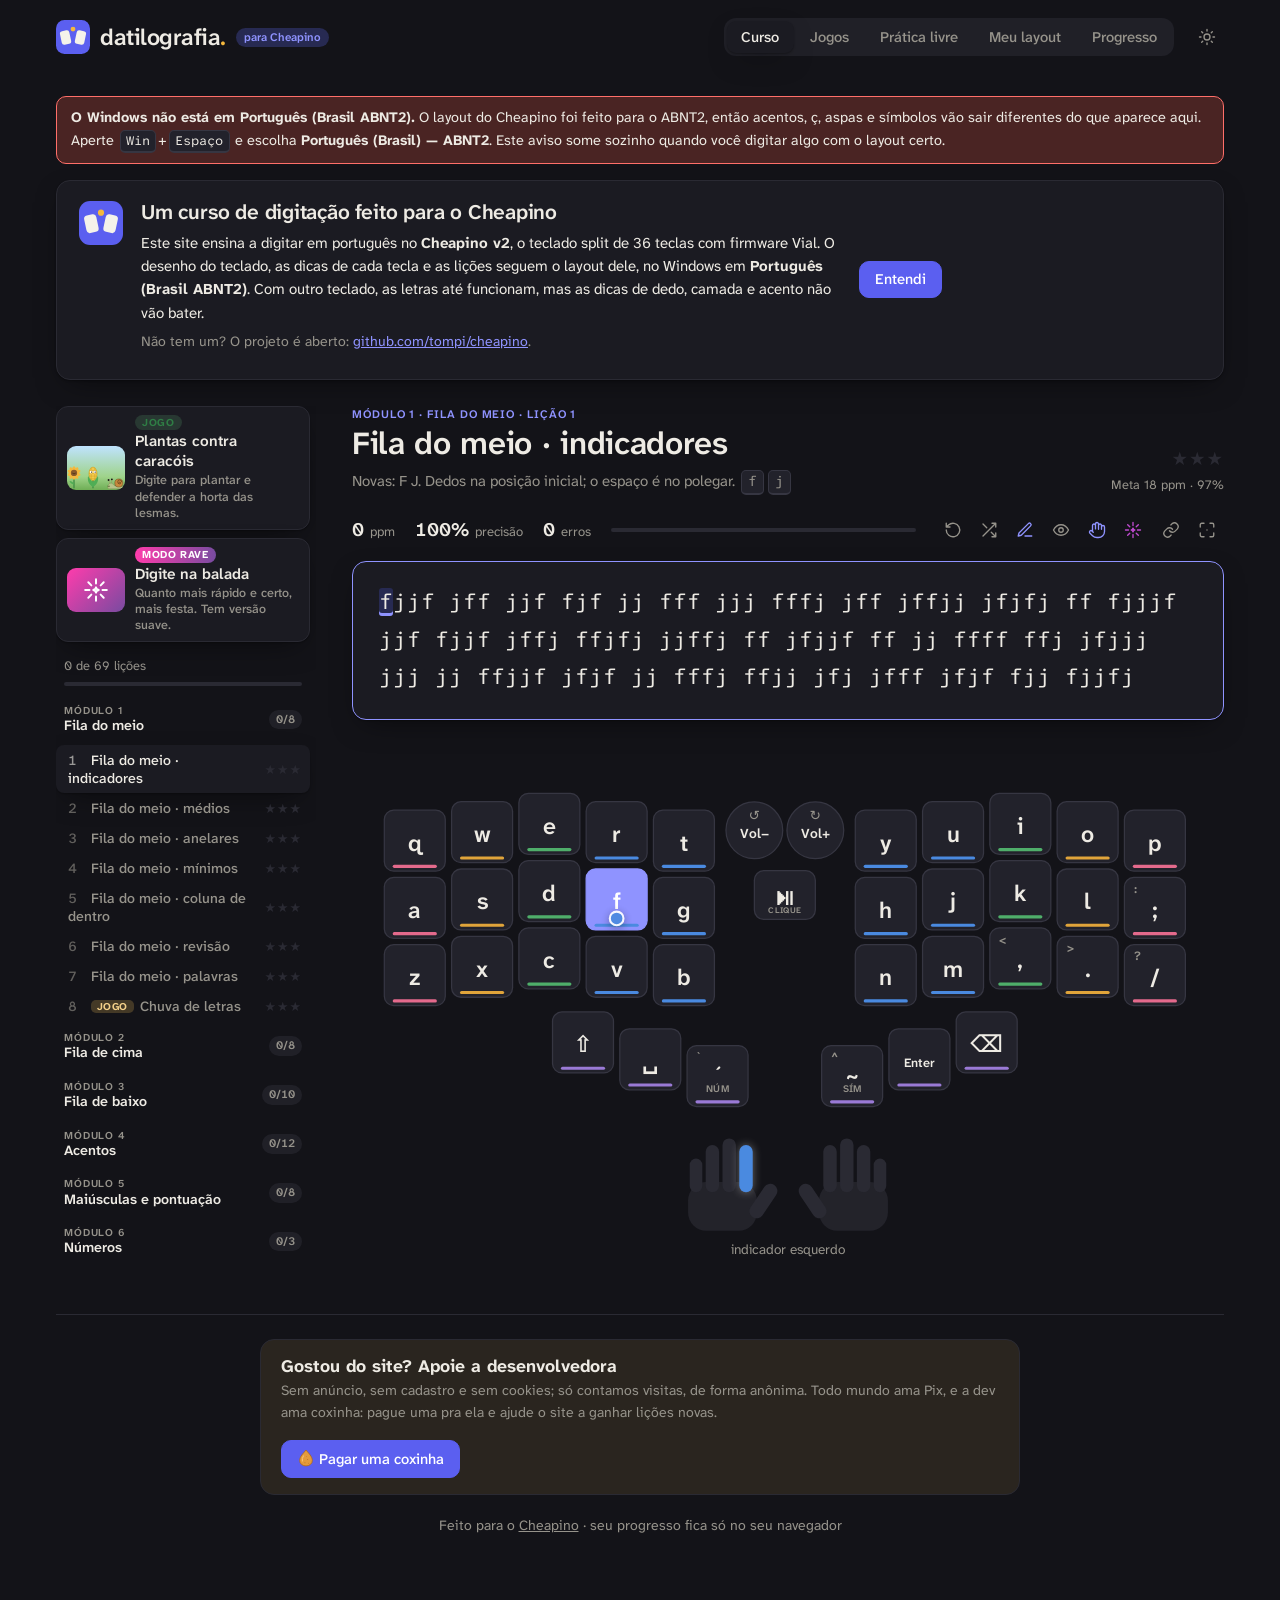
==== commit 00cf0c45: "Datilografia publicada em 2026-10-23T14:32:25.487Z" ====
--- a/datilografia-cheapino/index.html
+++ b/datilografia-cheapino/index.html
@@ -74,8 +74,8 @@
         "offers": { "@type": "Offer", "price": "0", "priceCurrency": "BRL" }
       }
     </script>
-    <script type="module" crossorigin src="./assets/index-KGWTokSS.js"></script>
-    <link rel="stylesheet" crossorigin href="./assets/index-D3R9lNdH.css">
+    <script type="module" crossorigin src="./assets/index-CGCs2RUM.js"></script>
+    <link rel="stylesheet" crossorigin href="./assets/index-CAu74qqi.css">
   </head>
   <body>
     <div id="root">
--- a/datilografia-cheapino/assets/index-CAu74qqi.css
+++ b/datilografia-cheapino/assets/index-CAu74qqi.css
@@ -0,0 +1 @@
+:root{--bg: #f5f2ea;--panel: #fffdf8;--text: #1c1a17;--muted: #77726a;--line: #e6e0d3;--accent: #3b3fd8;--accent-soft: #e4e4fb;--brand: #3b3fd8;--brand-ink: #fbf8f1;--brand-dot: #f5b83d;--gold: #f5b83d;--hold: #d98a1c;--hold-soft: #fbedd6;--pre: #8a4fd0;--pre-soft: #efe4fb;--ok: #2f8a55;--err: #d0413c;--err-soft: #fbe2df;--heat: #e04040;--key-bg: #fffdf8;--key-line: #dcd5c6;--key-text: #23211d;--shadow: 0 1px 2px rgba(40, 32, 20, .05), 0 8px 24px -12px rgba(40, 32, 20, .18);--f-pinky: #e46a8c;--f-ring: #e0a43a;--f-middle: #4fae6a;--f-index: #4a8ae0;--f-thumb: #9a7ad6;--serif: "Atkinson Hyperlegible Next", system-ui, sans-serif;--sans: "Atkinson Hyperlegible Next", system-ui, sans-serif;--mono: "Atkinson Hyperlegible Mono", ui-monospace, monospace;--radius: 14px;--asphalt: #45423c;--lane-paint: #f4ecd8;color-scheme:light}@media(prefers-color-scheme:dark){:root:not([data-theme=light]){--bg: #131318;--panel: #1b1b22;--text: #eeebe4;--muted: #96938b;--line: #2a2a33;--accent: #8f93ff;--accent-soft: #272a52;--brand: #5b5ff0;--brand-ink: #f5f2ea;--brand-dot: #f5b83d;--gold: #f5c35a;--hold: #f0a740;--hold-soft: #48351a;--pre: #b99bff;--pre-soft: #33294f;--ok: #62cc8c;--err: #ff6f69;--err-soft: #4a2423;--key-bg: #22222b;--key-line: #363642;--key-text: #eeebe4;--shadow: 0 1px 2px rgba(0, 0, 0, .3), 0 10px 30px -12px rgba(0, 0, 0, .6);--asphalt: #2c2c35;color-scheme:dark}}:root[data-theme=dark]{--bg: #131318;--panel: #1b1b22;--text: #eeebe4;--muted: #96938b;--line: #2a2a33;--accent: #8f93ff;--accent-soft: #272a52;--brand: #5b5ff0;--brand-ink: #f5f2ea;--brand-dot: #f5b83d;--gold: #f5c35a;--hold: #f0a740;--hold-soft: #48351a;--pre: #b99bff;--pre-soft: #33294f;--ok: #62cc8c;--err: #ff6f69;--err-soft: #4a2423;--key-bg: #22222b;--key-line: #363642;--key-text: #eeebe4;--shadow: 0 1px 2px rgba(0, 0, 0, .3), 0 10px 30px -12px rgba(0, 0, 0, .6);--asphalt: #2c2c35;color-scheme:dark}*{box-sizing:border-box}html,body{margin:0}body{background:var(--bg);color:var(--text);font:15px/1.55 var(--sans);-webkit-font-smoothing:antialiased}h1,h2,h3{margin:0;line-height:1.2}h2{font:600 1.45rem/1.2 var(--serif);letter-spacing:-.01em;margin:1.6rem 0 .4rem}a{color:var(--accent)}code,kbd{font-family:var(--mono)}kbd{display:inline-block;min-width:1.6em;padding:0 .4em;margin:0 .15em;border:1px solid var(--key-line);border-bottom-width:2px;border-radius:5px;background:var(--key-bg);text-align:center;font-size:.9em}.muted{color:var(--muted)}button,.button{font:500 .92rem var(--sans);padding:.5rem .95rem;border-radius:10px;border:1px solid var(--line);background:var(--panel);color:var(--text);cursor:pointer;transition:border-color .15s,background .15s,color .15s,transform .1s}button:hover,.button:hover{border-color:color-mix(in oklab,var(--accent) 55%,var(--line))}button:active{transform:translateY(1px)}button:focus-visible,.button:focus-within{outline:2px solid var(--accent);outline-offset:2px}button.primary{background:var(--brand);border-color:var(--brand);color:#fff}button.primary:hover{background:color-mix(in oklab,var(--brand) 88%,#000)}button.danger{color:var(--err);margin-top:1.5rem;background:none}button.active{background:var(--accent-soft);border-color:transparent;color:var(--accent)}.app{max-width:1200px;margin:0 auto;padding:0 16px 56px}.topbar{display:flex;align-items:center;gap:16px;flex-wrap:wrap;padding:18px 0;margin-bottom:22px}.brand{display:flex;align-items:center;gap:10px;padding:0;border:0;background:none;margin-right:auto}.brand:hover{border:0}.brand h1{font-size:1rem}.logo-mark{display:block;flex:none}.wordmark{font:600 1.45rem/1 var(--serif);letter-spacing:-.02em;color:var(--text)}.wordmark-dot{color:var(--brand-dot)}.brand-tag{align-self:center;padding:2px 8px;border-radius:999px;font-size:.72rem;font-weight:600;color:var(--accent);background:var(--accent-soft);white-space:nowrap}.welcome{display:flex;gap:18px;align-items:flex-start;margin:0 0 26px;padding:20px 22px;background:var(--panel);border:1px solid var(--line);border-radius:var(--radius);box-shadow:var(--shadow)}.welcome h2{margin:0 0 6px;font-size:1.3rem}.welcome p{margin:0 0 6px;max-width:70ch}.welcome .muted{font-size:.88rem}.welcome .logo-mark{flex:none}.welcome>button{flex:none;align-self:center}@media(max-width:700px){.welcome{flex-direction:column}.welcome>button{align-self:stretch}}.kbd-status{display:inline-flex;align-items:center;gap:6px;font-size:.8rem;color:var(--muted)}.kbd-status i{width:7px;height:7px;border-radius:50%;background:var(--muted)}.kbd-status.ok i{background:var(--ok);box-shadow:0 0 0 3px color-mix(in oklab,var(--ok) 25%,transparent)}.kbd-status.error i{background:var(--err)}.tabs{display:flex;gap:2px;padding:3px;border-radius:12px;background:color-mix(in oklab,var(--line) 55%,transparent)}.tabs button{border:0;background:none;color:var(--muted);padding:.42rem .9rem;border-radius:9px}.tabs button:hover{color:var(--text)}.tabs button.active{background:var(--panel);color:var(--text);box-shadow:var(--shadow)}.kbd-note{text-align:center;font-size:.85rem;margin:0 0 8px}button:disabled{opacity:.55;cursor:default}.course{display:grid;grid-template-columns:260px 1fr;gap:36px;align-items:start}@media(max-width:860px){.course{grid-template-columns:1fr}.lesson-list{max-height:260px}}.lesson-list{max-height:calc(100vh - 40px);overflow:auto;position:sticky;top:16px;padding-right:6px;scrollbar-width:thin}.lesson-progress{display:flex;flex-direction:column;gap:6px;font-size:.8rem;color:var(--muted);margin:0 8px 10px}.lesson-progress .bar{height:4px;border-radius:2px;background:var(--line);overflow:hidden}.lesson-progress .bar span{display:block;height:100%;background:var(--gold);border-radius:2px}.lesson-list h3{font:600 .7rem var(--sans);text-transform:uppercase;letter-spacing:.08em;color:var(--muted);margin:16px 8px 4px}.lesson-item{display:flex;width:100%;justify-content:space-between;align-items:center;gap:8px;border:none;background:none;text-align:left;padding:6px 8px;font-size:.88rem;color:var(--muted);border-radius:8px}.lesson-item:hover{color:var(--text);background:color-mix(in oklab,var(--line) 40%,transparent)}.lesson-item em{font-style:normal;display:inline-block;min-width:1.6em;font-variant-numeric:tabular-nums;opacity:.6}.lesson-item.active{background:var(--panel);color:var(--text);font-weight:500;box-shadow:var(--shadow)}.stars{white-space:nowrap;letter-spacing:1px}.stars span{color:var(--line);font-size:.8rem}.stars span.on{color:var(--gold)}.lesson-head{display:flex;justify-content:space-between;align-items:flex-end;gap:16px;flex-wrap:wrap;margin-bottom:18px}.lesson-head h2{font-size:2rem;margin:2px 0 6px}.lesson-head p{margin:0}.eyebrow{font-size:.72rem;font-weight:600;text-transform:uppercase;letter-spacing:.08em;color:var(--accent)}.lesson-goal{display:flex;flex-direction:column;align-items:flex-end;gap:2px;font-size:.8rem;color:var(--muted)}.lesson-goal .stars span{font-size:1.15rem}.new-chars kbd{font-size:.95em}.next-lesson{margin-top:14px;text-align:center}.typer{display:flex;flex-direction:column;gap:14px}.typer-stats{display:flex;gap:20px;align-items:center;color:var(--muted);font-size:.82rem}.typer-stats b{color:var(--text);font-size:1.2rem;font-weight:600;font-variant-numeric:tabular-nums;margin-right:2px}.progress{flex:1;height:4px;background:var(--line);border-radius:2px;overflow:hidden}.progress span{display:block;height:100%;background:var(--accent);transition:width .15s}.typer-text{position:relative;background:var(--panel);border:1px solid var(--line);border-radius:var(--radius);padding:22px 26px;box-shadow:var(--shadow);font:1.35rem/1.75 var(--mono);white-space:pre-wrap;word-break:break-word;cursor:text}.typer-window{position:relative;max-height:3lh;overflow:hidden;scroll-behavior:smooth}.typer-text.code .typer-window{max-height:5lh}@media(prefers-reduced-motion:reduce){.typer-window{scroll-behavior:auto}}.typer-text.code{font-size:1.1rem;line-height:1.6}.typer-text.focused{border-color:var(--accent)}.typer-text .done{color:var(--muted)}.typer-text .done.err{color:var(--err)}.typer-text .cur{background:var(--accent-soft);box-shadow:inset 0 -3px 0 var(--accent);border-radius:3px}.typer-text .cur.err{background:var(--err-soft);box-shadow:inset 0 -3px 0 var(--err)}.typer-text .todo{color:var(--text)}.typer-text .sp.err{background:var(--err-soft)}.typer-window.mem{max-height:none;white-space:pre;contain:inline-size;overflow:hidden}.mem-track{display:inline-block;position:relative;transition:transform .12s ease-out}@media(prefers-reduced-motion:reduce){.mem-track{transition:none}}.typer-text .masked{color:transparent!important;text-shadow:0 0 9px var(--text)!important;background:color-mix(in oklab,var(--line) 75%,transparent);border-radius:3px;animation:none!important}.mem-track>span{transition:color .9s ease,text-shadow .9s ease,background-color .9s ease}@media(prefers-reduced-motion:reduce){.mem-track>span{transition:none}}.hidden-input{position:absolute;opacity:0;left:0;top:0;width:1px;height:1px;resize:none;border:0;padding:0}.focus-overlay{position:absolute;top:0;right:0;bottom:0;left:0;display:grid;place-items:center;border-radius:12px;background:color-mix(in oklab,var(--panel) 80%,transparent);font:600 1rem var(--sans);color:var(--accent)}.hint{display:flex;gap:10px;align-items:center;flex-wrap:wrap;min-height:2rem}.hint-label{color:var(--muted)}.hint kbd{font-size:1.15rem}.hint-steps{font-weight:500}.hint-wrong{color:var(--err)}.result{text-align:center}.result-big{display:flex;gap:28px;justify-content:center;flex-wrap:wrap;margin:6px 0}.result-big>div{display:flex;flex-direction:column;align-items:center}.result-big b{font-size:2rem}.result-big span{color:var(--muted);font-size:.85rem}.typer-actions{display:flex;gap:2px}.icon-btn{display:grid;place-items:center;width:34px;height:34px;padding:0;border:0;background:none;color:var(--muted);border-radius:9px}.icon-btn:hover{color:var(--text);background:color-mix(in oklab,var(--line) 55%,transparent)}.icon-btn.on{color:var(--accent)}.keyboard{width:100%;max-width:820px;margin:4px auto 0;display:block;-webkit-user-select:none;user-select:none;font-feature-settings:"calt" 0,"liga" 0}.key .key-cap{fill:var(--key-bg);stroke:var(--key-line);stroke-width:1.2;transition:fill .1s}.key .key-tap{fill:var(--key-text);font-family:var(--sans);font-weight:600}.key .key-hold{fill:var(--muted);font-family:var(--sans);font-weight:600;letter-spacing:.04em}.key.trns .key-tap{opacity:.3}.key .key-shift{fill:var(--muted);font-family:var(--sans);font-weight:600}.key.hl-target .key-shift{fill:#fff;opacity:.8}.key.dim .key-tap,.key.dim .key-hold{opacity:.25}.key.dim .key-cap{opacity:.55}.mod-view{display:flex;gap:6px;align-items:center;justify-content:center;flex-wrap:wrap;margin:6px 0 0;font-size:.85rem}.key.empty .key-cap{opacity:.4}.key.hl-target .key-cap{fill:var(--accent);stroke:var(--accent)}.key.hl-target .key-tap,.key.hl-target .key-hold{fill:#fff}.key.hl-hold .key-cap{fill:var(--hold-soft);stroke:var(--hold);stroke-width:2.5}.key.hl-pre .key-cap{fill:var(--pre-soft);stroke:var(--pre);stroke-width:2.5}.key.holding .key-cap{stroke:var(--hold);stroke-dasharray:4 3}.key.pressed .key-cap{stroke:var(--ok);stroke-width:3}.badge circle{fill:var(--pre)}.badge text{fill:#fff;font-family:var(--sans);font-weight:700}.key.hl-target .badge circle{fill:var(--text)}.key.hl-target .badge text{fill:var(--bg)}.layer-caption{text-align:center;color:var(--muted);font-size:.85rem;margin:0}.chips{display:flex;gap:6px;flex-wrap:wrap;margin-bottom:14px;align-items:center}.chips button,.mod-view button{border-radius:999px;padding:.35rem .85rem;font-size:.85rem}.custom-text{display:flex;flex-direction:column;gap:8px;margin-bottom:12px;align-items:flex-start}.custom-text textarea{width:100%;font:.95rem var(--mono);padding:10px;border-radius:8px;border:1px solid var(--line);background:var(--panel);color:var(--text)}.legend{display:flex;gap:14px;flex-wrap:wrap;justify-content:center;font-size:.85rem;margin:8px 0}.legend i{display:inline-block;width:12px;height:4px;border-radius:2px;vertical-align:middle}.layout-actions{display:flex;gap:8px;flex-wrap:wrap;justify-content:center;margin:14px 0}.docs{max-width:760px;margin:28px auto 0;display:flex;flex-direction:column;gap:10px}.docs li{margin:6px 0}.docs details{background:var(--panel);border:1px solid var(--line);border-radius:var(--radius);padding:0 20px}.docs details[open]{padding-bottom:8px}.docs summary{cursor:pointer;padding:16px 0;font:600 1.1rem var(--serif);list-style:none;display:flex;justify-content:space-between}.docs summary::-webkit-details-marker{display:none}.docs summary:after{content:"+";color:var(--muted);font-family:var(--sans);font-weight:400;transition:transform .2s}.docs details[open] summary:after{transform:rotate(45deg)}.nav-drill{background:var(--panel);border:1px solid var(--line);border-radius:12px;padding:18px;text-align:center;outline:none}.nav-drill:focus{border-color:var(--accent)}.nav-seq{display:flex;flex-wrap:wrap;gap:6px;justify-content:center}.nav-seq kbd{font-size:1rem;padding:2px 8px}.nav-seq kbd.done{opacity:.35}.nav-seq kbd.cur{border-color:var(--accent);background:var(--accent-soft)}.shake{animation:shake .2s}@keyframes shake{25%{transform:translate(-4px)}75%{transform:translate(4px)}}table{border-collapse:collapse;width:100%;max-width:820px;font-size:.9rem}th,td{text-align:left;padding:6px 10px;border-bottom:1px solid var(--line)}th{color:var(--muted);font-weight:600}.progress-page,.practice,.layout-page{max-width:900px;margin:0 auto}.os-warning{background:var(--err-soft);border:1px solid var(--err);border-radius:10px;padding:10px 14px;margin:0 0 16px;font-size:.9rem}.debug-log{background:var(--panel);border:1px dashed var(--line);border-radius:10px;padding:8px 12px}.debug-log p{margin:0 0 6px;font-size:.85rem}.debug-log pre{margin:0;font-size:.8rem;line-height:1.45;white-space:pre-wrap;max-height:360px;overflow:auto}.option{display:flex;gap:8px;align-items:flex-start;justify-content:center;max-width:820px;margin:4px auto 10px;font-size:.9rem}.encoder .enc-dial{fill:var(--key-bg);stroke:var(--key-line);stroke-width:1.2}.encoder .enc-arrow{fill:var(--muted);font-family:var(--sans)}.encoder .key-tap{fill:var(--key-text);font-family:var(--sans);font-weight:600}.keyboard.shifted .key:not(.dim):not(.empty):not(.hl-target) .key-tap{fill:var(--accent)}.key.mod-on .key-cap{fill:var(--accent-soft);stroke:var(--accent);stroke-width:2.5}body.focus-mode .topbar,body.focus-mode .os-warning,body.focus-mode .welcome,body.focus-mode .lesson-list,body.focus-mode .lesson-head,body.focus-mode .chips,body.focus-mode .custom-text,body.focus-mode .practice>.muted,body.focus-mode .layer-caption,body.focus-mode .debug-log,body.focus-mode .typer-actions>button:not(.focus-toggle):not(.restart-btn):not(.rave-toggle):not(.primary){display:none}body.focus-mode .course{display:block}body.focus-mode .app{max-width:980px;min-height:100vh;display:flex;flex-direction:column;padding-top:4vh;padding-bottom:4vh}body.focus-mode .app>main{margin-block:auto}body.focus-mode .typer{gap:18px;animation:focus-in .4s ease}body.focus-mode .typer-stats{justify-content:center;opacity:.7;font-size:.85rem}body.focus-mode .typer-stats .progress{flex:0 0 220px;height:3px}body.focus-mode .typer-text{font-family:var(--mono);font-size:1.7rem;line-height:1.9;padding:40px 52px;min-height:260px;background:var(--paper);color:var(--ink);border:0;border-radius:4px;box-shadow:0 1px #0000000a,0 18px 50px -18px #00000073}body.focus-mode .typer-text.code{font-size:1.35rem}body.focus-mode .typer-text .todo{color:var(--ink-todo)}body.focus-mode .typer-text .done{color:var(--ink);animation:ink .18s ease-out}body.focus-mode .typer-text .done.err{color:var(--err)}body.focus-mode .typer-text .cur{background:transparent;box-shadow:inset 0 -2px 0 var(--ink);border-radius:0;animation:caret 1.1s steps(1) infinite}body.focus-mode .typer-text .cur.err{box-shadow:inset 0 -2px 0 var(--err);background:var(--err-soft)}body.focus-mode .focus-overlay{background:color-mix(in oklab,var(--paper) 85%,transparent);color:var(--ink);font-family:var(--mono)}body.focus-mode .hint{justify-content:center;opacity:.75}body.focus-mode .typer-actions{opacity:.35;transition:opacity .2s}body.focus-mode .typer-actions:hover{opacity:1}body.focus-mode .keyboard{opacity:.45;transition:opacity .25s;max-width:640px;margin:0 auto}body.focus-mode .keyboard:hover,body.focus-mode .typer:has(.hint-wrong) .keyboard{opacity:1}@keyframes ink{0%{opacity:.25;transform:translateY(-2px)}}@keyframes caret{50%{box-shadow:inset 0 -2px 0 transparent}}@keyframes focus-in{0%{opacity:0;transform:translateY(8px)}}:root{--paper: #fbf8f1;--ink: #2a2622;--ink-todo: #7a7468}@media(prefers-color-scheme:dark){:root:not([data-theme=light]){--paper: #1f1e1b;--ink: #ece6d8;--ink-todo: #a49d8f}}:root[data-theme=dark]{--paper: #1f1e1b;--ink: #ece6d8;--ink-todo: #a49d8f}@media(prefers-reduced-motion:reduce){body.focus-mode *{animation:none!important}}.modal-backdrop{position:fixed;top:0;right:0;bottom:0;left:0;z-index:50;display:grid;place-items:center;padding:16px;background:color-mix(in oklab,#000 55%,transparent);-webkit-backdrop-filter:blur(6px);backdrop-filter:blur(6px);animation:fade-in .25s ease}.result-modal{position:relative;overflow:hidden;width:min(480px,100%);text-align:center;padding:30px 28px 22px;border-radius:22px;background:var(--panel);border:1px solid var(--line);box-shadow:0 30px 80px -20px #0009;animation:modal-in .5s cubic-bezier(.2,1.4,.4,1)}.rm-glow{position:absolute;inset:-40% -20% auto;height:260px;pointer-events:none;opacity:.55;background:radial-gradient(closest-side,color-mix(in oklab,var(--accent) 45%,transparent),transparent)}.stars-3 .rm-glow{background:radial-gradient(closest-side,rgba(232,181,44,.55),transparent)}.rm-lesson{position:relative;margin:0;color:var(--muted);font-size:.82rem;letter-spacing:.05em;text-transform:uppercase}.rm-stars{position:relative;display:flex;justify-content:center;align-items:flex-end;gap:6px;margin:14px 0 6px}.rm-star{width:64px;height:64px;fill:var(--line);stroke:color-mix(in oklab,var(--line) 70%,var(--muted));stroke-width:.8;stroke-linejoin:round;transition:fill .2s}.rm-star.mid{width:84px;height:84px;margin-bottom:10px}.rm-star.on{fill:#f5c542;stroke:#d99a14;filter:drop-shadow(0 0 12px rgba(245,197,66,.7));animation:star-pop .55s cubic-bezier(.2,1.6,.4,1)}.rm-title{position:relative;font-size:1.9rem;margin:4px 0;letter-spacing:-.01em}.rm-sub{position:relative;margin:0 auto;max-width:34ch;color:var(--muted)}.rm-badges{display:flex;flex-wrap:wrap;justify-content:center;gap:6px;margin:14px 0 4px;min-height:8px}.rm-badge{padding:3px 10px;border-radius:999px;font-size:.78rem;font-weight:600;background:var(--accent-soft);color:var(--accent);animation:badge-in .4s 1.4s both cubic-bezier(.2,1.4,.4,1)}.rm-badge.gold{background:#f5c5422e;color:#c98a00}.rm-badge.green{background:color-mix(in oklab,var(--ok) 18%,transparent);color:var(--ok)}@media(prefers-color-scheme:dark){:root:not([data-theme=light]) .rm-badge.gold{color:#f5c542}}:root[data-theme=dark] .rm-badge.gold{color:#f5c542}.rm-stats{display:grid;grid-template-columns:repeat(4,1fr);gap:8px;margin:16px 0 10px}.rm-stats>div{display:flex;flex-direction:column;padding:10px 4px;border-radius:12px;background:var(--bg)}.rm-stats b{font-size:1.45rem;font-variant-numeric:tabular-nums}.rm-stats span{color:var(--muted);font-size:.78rem}.rm-tip{margin:6px 0 0;font-size:.9rem;color:var(--text)}.rm-share{display:flex;flex-direction:column;align-items:center;gap:6px;margin-top:14px}.rm-share input{width:100%;font:.8rem var(--mono);padding:6px 8px;border:1px solid var(--line);border-radius:6px;background:var(--bg, var(--panel));color:var(--text)}.rm-actions{display:flex;gap:8px;justify-content:center;margin-top:18px;flex-wrap:wrap}.rm-actions .primary{padding-inline:1.2rem}.rm-keys{margin:12px 0 0;font-size:.75rem;color:var(--muted)}.confetti{position:fixed;top:0;right:0;bottom:0;left:0;pointer-events:none;overflow:hidden}.confetti i{position:absolute;top:-20px;border-radius:2px;opacity:0;animation-name:confetti-fall;animation-timing-function:cubic-bezier(.3,.6,.6,1);animation-fill-mode:forwards}@keyframes confetti-fall{0%{opacity:1;transform:translate(0) rotate(0)}to{opacity:.9;transform:translate(var(--drift),105vh) rotate(var(--rot))}}@keyframes star-pop{0%{transform:scale(.2) rotate(-25deg)}60%{transform:scale(1.25) rotate(8deg)}to{transform:scale(1) rotate(0)}}@keyframes modal-in{0%{opacity:0;transform:translateY(24px) scale(.92)}}@keyframes badge-in{0%{opacity:0;transform:scale(.6)}}@keyframes fade-in{0%{opacity:0}}@media(max-width:480px){.rm-stats{grid-template-columns:repeat(2,1fr)}.rm-star{width:52px;height:52px}.rm-star.mid{width:68px;height:68px}}@media(prefers-reduced-motion:reduce){.modal-backdrop *,.modal-backdrop{animation:none!important}.confetti{display:none}}.layer-caption b{color:var(--hold)}.hint{justify-content:center;min-height:2.2rem;font-size:.92rem}.stat-cards{display:grid;grid-template-columns:repeat(3,1fr);gap:12px}.stat-cards>div{background:var(--panel);border:1px solid var(--line);border-radius:var(--radius);padding:18px 20px;box-shadow:var(--shadow)}.stat-cards b{display:block;font:600 2.2rem/1 var(--serif)}.stat-cards b small{font-size:1.1rem;color:var(--muted)}.stat-cards span{font-size:.82rem;color:var(--muted)}.legend{color:var(--muted)}.result-big b,.rm-title{font-family:var(--serif)}@media(max-width:860px){.lesson-list{position:static;max-height:240px}.tabs{width:100%;justify-content:space-between}.tabs button{flex:1;padding-inline:.4rem}.lesson-head h2{font-size:1.6rem}}.game-tag{display:inline-block;margin-right:6px;padding:0 6px;border-radius:5px;vertical-align:1px;font-size:.65rem;font-weight:700;text-transform:uppercase;letter-spacing:.06em;background:color-mix(in oklab,var(--gold) 22%,transparent);color:color-mix(in oklab,var(--gold) 70%,var(--text))}.game{display:flex;flex-direction:column;gap:14px}.game-hud{display:flex;gap:20px;align-items:center;color:var(--muted);font-size:.82rem}.game-hud b,.clock b{color:var(--text);font-size:1.2rem;font-weight:600;font-variant-numeric:tabular-nums;margin-right:2px}.clock{display:flex;align-items:center;gap:4px;flex:1}.clock .progress{margin-left:10px}.hearts span{font-size:1.15rem;color:var(--line);margin-right:2px;transition:color .2s,transform .2s}.hearts span.on{color:var(--err)}.sky{position:relative;overflow:hidden;border-radius:var(--radius);border:1px solid var(--line);cursor:text;background:radial-gradient(1px 1px at 20% 30%,color-mix(in oklab,var(--muted) 60%,transparent) 50%,transparent 51%),radial-gradient(1px 1px at 70% 20%,color-mix(in oklab,var(--muted) 60%,transparent) 50%,transparent 51%),radial-gradient(1px 1px at 45% 60%,color-mix(in oklab,var(--muted) 40%,transparent) 50%,transparent 51%),linear-gradient(180deg,color-mix(in oklab,var(--accent-soft) 70%,var(--panel)),var(--panel));box-shadow:var(--shadow)}.ground{position:absolute;left:0;right:0;bottom:0;height:26px;background:linear-gradient(180deg,color-mix(in oklab,var(--err) 12%,transparent),color-mix(in oklab,var(--err) 22%,transparent));border-top:1px dashed color-mix(in oklab,var(--err) 45%,transparent)}.drop{position:absolute;top:0;padding:4px 10px;border-radius:9px;white-space:nowrap;font:600 1.15rem var(--mono);color:var(--text);background:var(--panel);border:1px solid var(--line);box-shadow:var(--shadow)}.sky.letters .drop{font-size:1.5rem;padding:4px 13px}.drop .typed{color:var(--accent)}.drop.locked{border-color:var(--accent);box-shadow:0 0 0 3px color-mix(in oklab,var(--accent) 25%,transparent),var(--shadow);z-index:2}.burst{position:absolute;width:0;height:0;pointer-events:none}.burst i{position:absolute;width:6px;height:6px;border-radius:50%;background:var(--gold);animation:burst .5s ease-out forwards;transform:rotate(var(--a)) translateY(0)}@keyframes burst{to{transform:rotate(var(--a)) translateY(-42px);opacity:0}}.sky-overlay{position:absolute;top:0;right:0;bottom:0;left:0;display:flex;flex-direction:column;gap:14px;align-items:center;justify-content:center;background:color-mix(in oklab,var(--panel) 72%,transparent);-webkit-backdrop-filter:blur(2px);backdrop-filter:blur(2px);text-align:center;padding:20px}.sky-overlay p{margin:0;font:600 1.2rem var(--serif);max-width:32ch}.countdown{font:600 5rem/1 var(--serif);color:var(--accent);animation:count-pop .7s ease-out}@keyframes count-pop{0%{transform:scale(1.6);opacity:0}40%{opacity:1}}.game .keyboard{max-width:640px}.track{position:relative;display:flex;flex-direction:column;gap:6px;padding:12px 16px;border-radius:var(--radius);background:var(--panel);border:1px solid var(--line);box-shadow:var(--shadow)}.lane{display:flex;align-items:center;gap:10px}.lane-label{width:58px;flex:none;font-size:.72rem;color:var(--muted);text-align:right}.lane-road{position:relative;flex:1;height:30px;margin-right:52px;border-bottom:2px dashed var(--line)}.runner{position:absolute;bottom:-2px}.runner.you{transition:left .12s linear}.car{display:block;fill:var(--brand)}.car .wheel{fill:#23211d;stroke:#b9b3a8;stroke-width:1.3}.car .glass{fill:color-mix(in oklab,#fff 70%,var(--brand))}.car.ghost{fill:var(--muted);opacity:.45}.finish{position:absolute;top:10px;bottom:10px;right:62px;width:8px;background:repeating-conic-gradient(var(--text) 0 25%,var(--panel) 0 50%) 0 0 / 8px 8px;opacity:.6;border-radius:2px}.race-status{position:absolute;top:6px;right:16px;margin:0;font-size:.75rem;font-weight:600}.race-status.ahead{color:var(--ok)}.race-status.behind{color:var(--err)}.fingertip{pointer-events:none}.fingertip .tip{fill:var(--fc);stroke:#fff;stroke-width:2;opacity:.92;filter:drop-shadow(0 2px 4px rgba(0,0,0,.35))}.fingertip .tip-ring{fill:none;stroke:var(--fc);stroke-width:2.5;opacity:0}.fingertip.reach{animation:reach 1.6s cubic-bezier(.45,0,.3,1) infinite}.fingertip.reach .tip-ring,.fingertip.still .tip-ring{animation:tap-ring 1.6s ease-out infinite}.fingertip.still.hold .tip{opacity:.7}.fingertip.still.hold .tip-ring{animation:none;opacity:.6;stroke-dasharray:4 3}@keyframes reach{0%,12%{transform:translate(var(--dx),var(--dy))}48%,78%{transform:translate(0)}to{transform:translate(var(--dx),var(--dy))}}@keyframes tap-ring{0%,45%{opacity:0;transform:scale(.6)}55%{opacity:.9;transform:scale(.8)}80%,to{opacity:0;transform:scale(1.5)}}.hands{display:flex;flex-direction:column;align-items:center;gap:2px;margin-top:-4px}.hands svg{width:210px;height:auto}.hands .palm{fill:color-mix(in oklab,var(--line) 70%,transparent)}.hands .finger{fill:var(--line);transition:fill .2s}.hands .finger.on{filter:drop-shadow(0 0 6px color-mix(in oklab,currentColor 40%,transparent));animation:finger-pulse 1.6s ease-in-out infinite;transform-box:fill-box;transform-origin:bottom center}.hands .finger.on.hold{animation:none;opacity:.75}@keyframes finger-pulse{45%,60%{transform:scaleY(.88)}}@media(max-height:860px){.topbar{padding:10px 0;margin-bottom:12px}.lesson-head{margin-bottom:10px}.lesson-head h2{font-size:1.5rem;margin:0 0 2px}.typer{gap:10px}.typer-text{padding:14px 22px;font-size:1.25rem}.keyboard{max-width:640px;margin-top:0}.hands svg{width:160px}.hint{min-height:1.8rem}}@media(max-height:720px){.keyboard{max-width:540px}.hands svg{width:130px}.lesson-head p{font-size:.88rem}}.hands-label{font-size:.85rem;color:var(--muted);min-height:1.3em}body.focus-mode .hands{opacity:.45}@media(prefers-reduced-motion:reduce){.fingertip,.fingertip *,.hands .finger{animation:none!important}}.road-scene{position:relative;height:300px;overflow:hidden;border-radius:var(--radius);border:1px solid var(--line);cursor:text;background:linear-gradient(180deg,color-mix(in oklab,var(--accent-soft) 80%,var(--panel)) 0%,var(--panel) 62%);box-shadow:var(--shadow)}.hills{position:absolute;left:0;right:0;background-repeat:repeat-x}.hills.far{bottom:120px;height:90px;opacity:.35;background-size:420px 90px;background-image:radial-gradient(ellipse 210px 90px at 210px 90px,var(--muted) 98%,transparent 100%);background-position-x:calc(var(--dist) * .15)}.hills.near{bottom:110px;height:60px;opacity:.5;background-size:260px 60px;background-image:radial-gradient(ellipse 130px 60px at 130px 60px,color-mix(in oklab,var(--ok) 55%,var(--muted)) 98%,transparent 100%);background-position-x:calc(var(--dist) * .35)}.road{position:absolute;left:0;right:0;bottom:0;height:110px;background:var(--asphalt)}.road:before{content:"";position:absolute;left:0;right:0;top:0;height:6px;background:color-mix(in oklab,var(--gold) 70%,transparent)}.road-dashes{position:absolute;left:0;right:0;top:52px;height:5px;background:repeating-linear-gradient(90deg,var(--lane-paint) 0 38px,transparent 38px 80px);background-position-x:var(--dist);opacity:.8}.road-car{position:absolute;bottom:30px;transform:translate(-50%) scale(2);transform-origin:bottom center;z-index:3}.road-car .jump{animation:car-jump .55s cubic-bezier(.3,.7,.4,1)}.road-car.crash{animation:crash .45s}@keyframes car-jump{0%{transform:translateY(0) rotate(0)}45%{transform:translateY(-46px) rotate(-8deg)}to{transform:translateY(0) rotate(0)}}@keyframes crash{30%{transform:translate(-50%) scale(2) rotate(-10deg)}60%{transform:translate(-50%) scale(2) rotate(6deg)}}.obstacle{position:absolute;bottom:30px;transform:translate(-50%);display:flex;flex-direction:column;align-items:center;gap:6px;z-index:2}.ob-word{padding:3px 10px;border-radius:8px;white-space:nowrap;font:600 1.05rem var(--mono);background:var(--panel);border:1px solid var(--line);box-shadow:var(--shadow)}.obstacle.front .ob-word{border-color:var(--accent);box-shadow:0 0 0 3px color-mix(in oklab,var(--accent) 25%,transparent),var(--shadow)}.ob-word .typed{color:var(--accent)}.ob-shape{width:26px;height:30px}.k0 .ob-shape{clip-path:polygon(50% 0,100% 100%,0 100%);background:repeating-linear-gradient(180deg,#f08a24 0,#f08a24 8px,#fff 8px,#fff 12px)}.k1 .ob-shape{width:40px;height:22px;border-radius:3px;background:repeating-linear-gradient(135deg,var(--err) 0 8px,#fff 8px 16px)}.k2 .ob-shape{width:30px;height:20px;border-radius:50% 50% 6px 6px;background:var(--muted)}.sudden-note{margin:0;text-align:center;font-size:.85rem;color:var(--err);font-weight:500}.horta{position:relative;overflow:hidden;border-radius:var(--radius);border:1px solid var(--line);cursor:text;background:var(--panel);box-shadow:var(--shadow);isolation:isolate;--grass: color-mix(in oklab, var(--ok) 30%, var(--panel));--grass-2: color-mix(in oklab, var(--ok) 22%, var(--panel))}.horta.miss{box-shadow:0 0 0 3px color-mix(in oklab,var(--err) 35%,transparent),var(--shadow)}.seed-bar{display:flex;gap:8px;align-items:stretch;padding:10px;border-bottom:1px solid var(--line);background:color-mix(in oklab,var(--gold) 10%,var(--panel))}.sun-count{display:flex;align-items:center;gap:6px;padding:0 12px 0 4px;font-size:1.3rem;font-variant-numeric:tabular-nums}.sun-count .sun-icon{width:30px;height:30px}.seed{position:relative;overflow:hidden;display:flex;align-items:center;gap:8px;flex:1;min-width:0;padding:6px 10px;border-radius:10px;border:1px solid var(--line);background:var(--panel);opacity:.55;filter:grayscale(.7);transition:opacity .2s,filter .2s}.seed.ready{opacity:1;filter:none}.seed.held{opacity:1;filter:none;border-color:var(--gold);box-shadow:0 0 0 3px color-mix(in oklab,var(--gold) 40%,transparent)}.seed.locked{border-color:var(--accent);box-shadow:0 0 0 3px color-mix(in oklab,var(--accent) 25%,transparent)}.seed.wrong{border-color:var(--err);box-shadow:0 0 0 3px color-mix(in oklab,var(--err) 30%,transparent);animation:shake .2s}.seed-icon .pl{width:30px;height:36px;display:block}.seed-info{display:flex;flex-direction:column;min-width:0;line-height:1.2}.seed-info small{font-size:.7rem;color:var(--muted);white-space:nowrap}.seed-info small b{color:var(--text);font-weight:600}.seed-word{font:600 1.05rem var(--mono);white-space:nowrap;overflow:hidden;text-overflow:ellipsis}.seed-word .typed{color:var(--accent)}.seed-why{font-size:.85rem;font-style:italic;color:var(--muted);white-space:nowrap}.held-note{color:color-mix(in oklab,var(--gold) 70%,var(--text));font-style:normal;font-weight:600}.seed-cd{position:absolute;left:0;right:0;bottom:0;background:color-mix(in oklab,var(--text) 14%,transparent);pointer-events:none}.lawn{position:relative}.lawn.choosing .lawn-row{filter:brightness(.92)}.lawn-row{position:absolute;left:0;right:0;background:repeating-linear-gradient(90deg,var(--grass) 0 calc(100% / 10.8),var(--grass-2) 0 calc(200% / 10.8))}.lawn-row:nth-child(2n){background:repeating-linear-gradient(90deg,var(--grass-2) 0 calc(100% / 10.8),var(--grass) 0 calc(200% / 10.8))}.house{position:absolute;left:0;top:0;bottom:0;background:repeating-linear-gradient(0deg,color-mix(in oklab,var(--hold) 30%,var(--panel)) 0,color-mix(in oklab,var(--hold) 30%,var(--panel)) 14px,color-mix(in oklab,var(--hold) 40%,var(--panel)) 14px,color-mix(in oklab,var(--hold) 40%,var(--panel)) 16px);border-right:3px solid color-mix(in oklab,var(--hold) 60%,var(--text))}.cart{position:absolute;top:24px;transform:translate(-50%);z-index:70}.cart.running{margin-top:24px}.cart-svg{width:34px;display:block}.cart-body{fill:var(--err)}.cart-svg .wheel{fill:var(--text)}.cart-svg .handle{stroke:var(--text);stroke-width:2.5;stroke-linecap:round;fill:none}.plant{position:absolute;display:flex;align-items:flex-end;justify-content:center;height:72px;transform:translate(-50%);padding-bottom:6px}.plant .pl{width:44px;height:54px}.plant.milho .pl{animation:plant-sway 1.5s ease-in-out infinite;transform-origin:bottom center}.plant.girassol .pl{animation:plant-sway 2.4s ease-in-out infinite;transform-origin:bottom center}.plant.pimenta .pl{animation:chili-fuse .7s ease-in forwards}.plant.weak{opacity:.6}@keyframes plant-sway{50%{transform:rotate(-4deg)}}@keyframes chili-fuse{to{transform:scale(1.35);filter:brightness(1.4)}}.ghost{position:absolute;display:flex;flex-direction:column;align-items:center;justify-content:flex-end;height:72px;transform:translate(-50%);padding-bottom:6px}.ghost .pl{width:40px;height:48px;opacity:.45}.ghost .row-word{position:absolute;top:4px;background:color-mix(in oklab,var(--gold) 26%,var(--panel));border-color:var(--gold)}.pl .stem{stroke:#3f8f45;stroke-width:3;fill:none;stroke-linecap:round}.pl .leaf{fill:#4fae55}.pl .petal{fill:#f5b83d}.pl .seed-center{fill:#8a5a2b}.pl .smile{stroke:#3a2410;stroke-width:1.5;fill:none;stroke-linecap:round}.pl .corn{fill:#f2c94c;stroke:#c99a1e;stroke-width:1.2}.pl .corn-line{stroke:#c99a1e;stroke-width:1;fill:none}.pl .eye,.sn .eye{fill:#1c1a17}.pl .eye-white,.sn .eye-white{fill:#fff}.pl .pumpkin{fill:#ee8a2c;stroke:#a8521a;stroke-width:1.5}.pl .pumpkin-line{stroke:#a8521a;stroke-width:1.5;fill:none;stroke-linecap:round}.pl .chili{fill:#d8343a;stroke:#8f1d22;stroke-width:1.2}.pl .angry{stroke:#3a0d0f;stroke-width:1.6;fill:none;stroke-linecap:round}.pl .passion{fill:#7b3f8f;stroke:#4c2158;stroke-width:1.2}.pl .passion-dot{fill:#a565b8}.pl .tendril{stroke:#3f8f45;stroke-width:1.5;fill:none;stroke-linecap:round}.pl .sleepy{stroke:#f3e3f7;stroke-width:1.4;fill:none;stroke-linecap:round}.pipoca{position:absolute;width:13px;height:11px;margin-left:-6px;border-radius:55% 45% 50% 40%;background:#fffbea;border:1.5px solid #e2b93b;z-index:60}.snail{position:absolute;display:flex;flex-direction:column;align-items:center;transform:translate(-22%,34px)}.sn{width:54px;height:32px;animation:snail-crawl 1.6s ease-in-out infinite;transform-origin:bottom right}.snail.eating .sn{animation:snail-eat .5s ease-in-out infinite}.snail.hit .sn{filter:brightness(1.6)}.snail.slow .sn{filter:hue-rotate(200deg) saturate(1.4);animation-duration:3.2s}.snail.boss{transform:translate(-22%,-6px)}.snail.boss .sn{width:96px;height:58px}.snail.boss .sn-body{fill:#8d9a5c;stroke:#556033;stroke-width:1.6}.boss-hp{width:64px;height:6px;border-radius:3px;background:color-mix(in oklab,var(--text) 20%,transparent);overflow:hidden}.boss-hp i{display:block;height:100%;background:var(--err)}@keyframes snail-crawl{50%{transform:scaleX(1.06) scaleY(.94)}}@keyframes snail-eat{50%{transform:rotate(-8deg)}}.sn .sn-body{fill:#b7c48a;stroke:#7d8a52;stroke-width:1.2}.sn .sn-stalk{stroke:#9aa86c;stroke-width:2.5;stroke-linecap:round;fill:none}.sn .mouth-line{stroke:#3d4422;stroke-width:1.6;stroke-linecap:round;fill:none}.sn .shell{fill:#c7883d;stroke:#7a4f22;stroke-width:1.5}.sn .shell.hard{fill:#8b929a;stroke:#4d5359;stroke-width:2.5}.sn .shell-line{stroke:#5a3a18;stroke-width:1.8;fill:none;stroke-linecap:round}.sn .hard+.shell-line{stroke:#3d4248}.hw{padding:2px 8px;border-radius:7px;white-space:nowrap;font:600 1rem var(--mono);color:var(--text);background:var(--panel);border:1px solid var(--line);box-shadow:var(--shadow)}.hw .typed{color:var(--accent)}.hw.locked{border-color:var(--accent);box-shadow:0 0 0 3px color-mix(in oklab,var(--accent) 25%,transparent),var(--shadow)}.hw.wrong{border-color:var(--err);box-shadow:0 0 0 3px color-mix(in oklab,var(--err) 30%,transparent);animation:shake .2s}.sun{position:absolute;display:flex;flex-direction:column;align-items:center;gap:2px;transform:translate(-30%);transition:opacity .3s}.sun .sun-icon{width:34px;height:34px;animation:sun-spin 6s linear infinite}.sun .hw{font-size:.9rem;background:color-mix(in oklab,var(--gold) 22%,var(--panel));border-color:color-mix(in oklab,var(--gold) 60%,var(--line))}.sun.fading{opacity:.55}@keyframes sun-spin{to{transform:rotate(360deg)}}.sun-icon .core{fill:var(--gold)}.sun-icon .ray{stroke:var(--gold);stroke-width:2.5;stroke-linecap:round}.horta .burst{z-index:85}.burst.big i{width:12px;height:12px;background:#f08a24;animation:burst-big .7s ease-out forwards}@keyframes burst-big{to{transform:rotate(var(--a)) translateY(-90px);opacity:0}}.horta .sky-overlay{z-index:100}.horta-banner{position:absolute;left:50%;top:40%;transform:translate(-50%,-50%);z-index:99;padding:10px 18px;border-radius:12px;font:700 1.4rem var(--serif);color:var(--err);background:color-mix(in oklab,var(--panel) 88%,transparent);border:1px solid var(--err);animation:count-pop .6s ease-out;white-space:nowrap}.step-hint{padding:8px 14px;border-top:1px solid var(--line);font-size:.9rem;color:var(--muted);text-align:center;transition:background .2s,color .2s}.step-hint b{color:var(--text)}.step-hint.on{background:color-mix(in oklab,var(--gold) 18%,var(--panel));color:var(--text)}.sky-overlay p.horta-help{font:400 .95rem/1.5 var(--sans);max-width:44ch;color:var(--muted)}.clock b.last-wave{color:var(--err);font-size:.95rem}.art.art-horta{background:linear-gradient(180deg,color-mix(in oklab,var(--accent-soft) 85%,var(--panel)) 45%,color-mix(in oklab,var(--ok) 28%,var(--panel)) 45%)}.art-horta .pl{width:34px;height:46px;display:block}.art-horta .sn{width:46px;height:28px;display:block}.art-horta>.art-plant{left:8%;bottom:8px;transform:none}.art-horta>.art-snail{left:auto;right:14%;bottom:8px;transform:none;animation:art-snail 8s linear infinite}.art-horta>.art-sun{left:55%;bottom:auto;top:6px;transform:none}.art-horta .art-sun .sun-icon{width:26px;height:26px}.art-pipoca{position:absolute;left:36%;bottom:36px;width:10px;height:9px;border-radius:55% 45% 50% 40%;background:#fffbea;border:1.5px solid #e2b93b;animation:art-pipoca 1.4s linear infinite}@keyframes art-pipoca{0%{transform:translate(0)}to{transform:translate(160px);opacity:.2}}@keyframes art-snail{0%{transform:translate(30px)}to{transform:translate(-60px)}}@media(max-width:600px){.seed-bar{flex-wrap:wrap}.seed{flex-basis:40%}.plant .pl{width:30px;height:40px}.sn{width:40px;height:24px}.hw{font-size:.85rem;padding:1px 5px}}.horta .snail{transition:opacity .25s}.night-dark{position:absolute;top:0;right:0;bottom:0;left:0;z-index:75;pointer-events:none;background:#0a0e20f0;mask-composite:intersect;-webkit-mask-composite:source-in}.firefly{position:absolute;z-index:76;width:8px;height:8px;margin:-4px 0 0 -4px;border-radius:50%;pointer-events:none;background:#fff7b0;box-shadow:0 0 10px 4px #f0e66eb3;animation:firefly-blink 1.4s ease-in-out infinite}@keyframes firefly-blink{50%{opacity:.55}}.night-toggle{display:flex;align-items:center;gap:8px;font-size:.9rem;color:var(--muted);cursor:pointer}@media(prefers-reduced-motion:reduce){.horta .pl,.horta .sn,.sun .sun-icon,.firefly{animation:none!important}}.arcade-head h2{margin-top:0;font-size:2rem}.arcade-head p{margin:0 0 18px}.daily-card{display:flex;align-items:center;gap:18px;margin-bottom:14px;padding:14px 18px;background:var(--panel);border:1px solid var(--line);border-radius:var(--radius);box-shadow:var(--shadow)}.daily-card.done{border-color:var(--ok)}.daily-streak{display:flex;flex-direction:column;align-items:center;min-width:64px}.daily-streak b{font:600 2rem/1 var(--serif);color:var(--accent);font-variant-numeric:tabular-nums}.daily-streak span{font-size:.72rem;color:var(--muted);text-align:center}.daily-info{display:flex;flex-direction:column;gap:3px;flex:1;min-width:0}.daily-info b{font:600 1.1rem var(--serif)}.daily-info .muted{font-size:.85rem}@media(max-width:560px){.daily-card{flex-wrap:wrap}.daily-card button{width:100%}}.arcade-grid{display:grid;grid-template-columns:repeat(auto-fill,minmax(280px,1fr));gap:14px}.arcade-card{display:flex;flex-direction:column;padding:0;overflow:hidden;text-align:left;border-radius:var(--radius);background:var(--panel);box-shadow:var(--shadow);transition:transform .15s,box-shadow .15s,border-color .15s}.arcade-card:hover{transform:translateY(-3px)}.arcade-card.locked{cursor:not-allowed;opacity:.6;filter:grayscale(.8)}.arcade-card.locked:hover{transform:none}.arcade-info{display:flex;flex-direction:column;gap:4px;padding:14px 16px 16px}.arcade-info b{font:600 1.2rem var(--serif)}.arcade-info .muted{font-size:.85rem;line-height:1.45}.arcade-meta{display:flex;gap:8px;align-items:center;margin-top:6px;font-size:.78rem;color:var(--muted)}.art{position:relative;height:96px;overflow:hidden;background:linear-gradient(180deg,color-mix(in oklab,var(--accent-soft) 85%,var(--panel)),var(--panel));border-bottom:1px solid var(--line)}.art>span{position:absolute;bottom:18px;transform:scale(1.3);transform-origin:bottom left}.art-corrida,.art-gp,.art-estrada{background:linear-gradient(180deg,color-mix(in oklab,var(--accent-soft) 85%,var(--panel)) 60%,var(--asphalt) 60%)}.art-gp>span:nth-child(1){bottom:26px}.art-gp>span:nth-child(2){bottom:16px}.art-gp>span:nth-child(3){bottom:6px}.art-corrida>span:nth-child(2){bottom:4px}.art-jump{animation:art-jump 1.8s ease-in-out infinite}@keyframes art-jump{0%,40%,to{transform:scale(1.3) translateY(0)}60%{transform:scale(1.3) translateY(-26px) rotate(-6deg)}}.art-cone{position:absolute;bottom:18px;width:22px;height:26px;clip-path:polygon(50% 0,100% 100%,0 100%);background:repeating-linear-gradient(180deg,#f08a24 0,#f08a24 7px,#fff 7px,#fff 10px)}.art-chuva b{position:absolute;top:-30px;padding:1px 7px;border-radius:6px;font:600 .9rem var(--mono);background:var(--panel);border:1px solid var(--line);animation:art-fall 2.4s linear infinite}@keyframes art-fall{to{transform:translateY(140px)}}.art-relogio,.art-semerro{display:grid;place-items:center}.art-relogio b,.art-semerro b{font:600 2.2rem var(--serif);color:var(--accent)}.art-semerro b{color:var(--ok)}.arcade-play .back{border:0;background:none;color:var(--muted);padding:0;margin-bottom:10px}.arcade-play .back:hover{color:var(--text)}.arcade,.arcade-play{max-width:960px;margin:0 auto}@media(prefers-reduced-motion:reduce){.art *{animation:none!important}}.module{margin-bottom:2px}.module summary{display:flex;justify-content:space-between;align-items:center;gap:8px;cursor:pointer;list-style:none;padding:8px;border-radius:8px;font-size:.88rem;font-weight:600}.module summary::-webkit-details-marker{display:none}.module summary:hover{background:color-mix(in oklab,var(--line) 40%,transparent)}.module-name{display:flex;flex-direction:column;line-height:1.25}.module-name small{font-size:.66rem;font-weight:600;text-transform:uppercase;letter-spacing:.08em;color:var(--muted)}.module-count{font-size:.72rem;color:var(--muted);font-variant-numeric:tabular-nums;padding:1px 7px;border-radius:999px;background:color-mix(in oklab,var(--line) 60%,transparent)}.module-count.done{color:var(--ok);background:color-mix(in oklab,var(--ok) 16%,transparent)}.module[open] summary{margin-bottom:2px}.module .lesson-item{padding-left:12px}.site-footer{margin-top:3rem;padding-top:1.5rem;border-top:1px solid var(--line);text-align:center;font-size:.88rem}.site-footer a{color:inherit}.support{display:flex;align-items:center;justify-content:space-between;gap:1rem 1.5rem;flex-wrap:wrap;text-align:left;margin:0 auto 1.25rem;max-width:760px;padding:1rem 1.25rem;border:1px solid var(--line);border-radius:14px;background:color-mix(in oklab,var(--gold) 10%,transparent)}.support h3{margin:0 0 .2rem;font-family:var(--serif);font-size:1.1rem}.support p{margin:0}.support-actions{display:flex;gap:.5rem;flex-wrap:wrap}.support-actions a.button{text-decoration:none}body.focus-mode .site-footer{display:none}.link-copy{position:relative}.copied-tip{position:absolute;top:calc(100% + 6px);left:50%;transform:translate(-50%);z-index:20;padding:3px 8px;border-radius:6px;white-space:nowrap;font-size:.75rem;background:var(--text);color:var(--panel);pointer-events:none;animation:fade-in .15s ease}.rave-link-note{font-size:.88rem;padding:8px 10px;border-radius:8px;background:var(--accent-soft)}.coxinha{display:inline-block;vertical-align:-.2em;flex:none}.cx-dough{fill:#e39a3b;stroke:#a8611c;stroke-width:1.4;stroke-linejoin:round}.cx-shine{stroke:#f7c97a;stroke-width:1.8;stroke-linecap:round;fill:none}.cx-crumb{fill:#b8702a}.support-story .coxinha{display:block;margin-bottom:8px;animation:coxinha-bob 2.4s ease-in-out infinite}@keyframes coxinha-bob{50%{transform:translateY(-4px) rotate(-4deg)}}@media(prefers-reduced-motion:reduce){.support-story .coxinha{animation:none}}.support-card{margin:14px 8px 4px;padding:12px;border-radius:12px;border:1px dashed color-mix(in oklab,var(--gold) 60%,var(--line));background:color-mix(in oklab,var(--gold) 8%,transparent);font-size:.82rem;color:var(--muted)}.support-card p{margin:0 0 8px;line-height:1.45}.support-card b{color:var(--text)}.support-card button{width:100%}.rm-invite{margin:16px 0 0;padding:12px 14px;border-radius:14px;background:color-mix(in oklab,var(--gold) 10%,var(--bg));border:1px solid color-mix(in oklab,var(--gold) 35%,var(--line));font-size:.88rem;text-align:left;animation:badge-in .4s 1.8s both ease-out}.rm-invite p{margin:0 0 6px;color:var(--muted);line-height:1.45}.rm-invite .rm-invite-then{color:var(--text);font-size:.95rem}.link-button{padding:0;border:0;background:none;color:var(--accent);font-weight:600;cursor:pointer}.link-button:hover{text-decoration:underline}.support-dialog{position:relative;display:grid;grid-template-columns:1.1fr 1fr;gap:28px;width:min(860px,100%);max-height:calc(100vh - 32px);overflow:auto;padding:30px;border-radius:22px;background:var(--panel);border:1px solid var(--line);box-shadow:0 30px 80px -20px #0009;animation:modal-in .4s cubic-bezier(.2,1.2,.4,1)}.support-close{position:absolute;top:10px;right:12px;width:34px;height:34px;padding:0;border-radius:50%;font-size:1.3rem;line-height:1}.support-story h2{font-family:var(--serif);font-size:1.7rem;line-height:1.2;margin:6px 0 14px}.support-story p{line-height:1.6;color:var(--muted);margin:0 0 12px}.support-pay{display:flex;flex-direction:column;align-items:center;gap:10px;text-align:center}.amounts{display:grid;grid-template-columns:1fr 1fr;gap:8px;width:100%}.amounts button{display:flex;flex-direction:column;gap:2px;padding:8px 10px;text-align:left}.amounts button small{color:var(--muted);font-size:.75rem}.amounts button.on{border-color:var(--gold);box-shadow:0 0 0 3px color-mix(in oklab,var(--gold) 35%,transparent)}.pix-qr{display:grid;place-items:center;width:200px;height:200px;padding:8px;border-radius:14px;background:#fff}.pix-qr svg{width:100%;height:100%;display:block}.pix-how,.pix-to{margin:0;font-size:.82rem;max-width:34ch}.pix-code{width:100%;max-height:3.2em;overflow:hidden;font-family:var(--mono);font-size:.68rem;padding:6px 8px;border-radius:8px;background:var(--bg);border:1px dashed var(--line);-webkit-user-select:all;user-select:all;word-break:break-all;color:var(--muted)}@media(max-width:720px){.support-dialog{grid-template-columns:1fr;padding:24px 18px;gap:18px}.support-story h2{font-size:1.35rem}}.pix-key{align-self:center;font-family:var(--mono);font-size:.85rem;padding:.35rem .6rem;border-radius:8px;background:var(--panel);border:1px dashed var(--line);-webkit-user-select:all;user-select:all;word-break:break-all}.rave-canvas{position:fixed;top:0;right:0;bottom:0;left:0;width:100vw;height:100vh;pointer-events:none;z-index:60}.rave-flash{position:fixed;top:0;right:0;bottom:0;left:0;pointer-events:none;z-index:59;opacity:0}.rave-flash.beat{animation:rave-beat .18s ease-out;background:radial-gradient(circle at 50% 40%,hsl(var(--hue) 100% 60% / calc(var(--heat) * .22)),transparent 70%)}.rave-flash.miss{animation:rave-beat .4s ease-out;background:#ff28461f;box-shadow:inset 0 0 18vmin 4vmin #ff28468c}@keyframes rave-beat{0%{opacity:1}to{opacity:0}}body.rave{background:radial-gradient(60vw 50vh at 15% 10%,hsl(var(--hue) 95% 60% / calc(var(--heat) * .35)),transparent 70%),radial-gradient(60vw 50vh at 85% 90%,hsl(calc(var(--hue) + 140) 95% 60% / calc(var(--heat) * .35)),transparent 70%),var(--bg);background-attachment:fixed}body.rave .typer-text{border-color:hsl(var(--hue) 90% 60% / calc(.3 + var(--heat) * .7));box-shadow:0 0 calc(var(--heat) * 40px) hsl(var(--hue) 100% 60% / calc(var(--heat) * .7)),inset 0 0 calc(var(--heat) * 24px) hsl(calc(var(--hue) + 90) 100% 60% / calc(var(--heat) * .35));transform:scale(calc(1 + var(--heat) * .012))}body.rave .typer-text .done:not(.err){color:hsl(calc(var(--hue) + 40) 90% calc(55% - var(--heat) * 5%));text-shadow:0 0 calc(var(--heat) * 10px) hsl(calc(var(--hue) + 40) 100% 60% / .8)}body.rave .typer-text .cur{box-shadow:0 0 calc(4px + var(--heat) * 16px) hsl(var(--hue) 100% 60%)}body.rave .typer-stats b{color:hsl(var(--hue) 85% 55%)}body.rave .keyboard [class*=hl-]{filter:drop-shadow(0 0 calc(var(--heat) * 12px) hsl(var(--hue) 100% 60%))}body.rave.rave-lv3 .keyboard,body.rave.rave-lv4 .keyboard{animation:rave-bounce .45s ease-in-out infinite alternate}body.rave.rave-lv4 .typer-text .done:not(.err){animation:rave-rainbow 1.2s linear infinite}body.rave.rave-lv4 .brand{animation:rave-wobble .6s ease-in-out infinite alternate}@keyframes rave-bounce{0%{transform:translateY(0)}to{transform:translateY(-4px) scale(1.01)}}@keyframes rave-rainbow{to{filter:hue-rotate(360deg)}}@keyframes rave-wobble{0%{transform:rotate(-2deg)}to{transform:rotate(2deg)}}body.rave .app{overflow-x:clip}body.rave-shake main{animation:rave-shake .3s}@keyframes rave-shake{20%{transform:translate(-6px)}40%{transform:translate(5px)}60%{transform:translate(-4px)}80%{transform:translate(3px)}}.rave-hud{position:fixed;top:0;right:0;bottom:0;left:0;z-index:61;pointer-events:none}.rave-combo{position:absolute;right:24px;top:64px;transform-origin:right top}.rave-label{position:absolute;right:24px;top:calc(70px + 2.6rem);text-align:right;transform-origin:right top}body.focus-mode .rave-combo{top:10px}body.focus-mode .rave-label{top:calc(16px + 2.6rem)}.rave-combo{font:800 1.6rem/1 var(--sans);letter-spacing:.02em;color:hsl(var(--hue) 100% 60%);text-shadow:0 0 12px hsl(var(--hue) 100% 60% / .7),0 2px 0 rgb(0 0 0 / .25);font-size:calc(1.2rem + var(--heat) * 1.4rem)}.rave-combo.pop{animation:rave-pop .18s ease-out}@keyframes rave-pop{0%{transform:scale(1.35)}to{transform:scale(1)}}.rave-label{font:900 2rem/1.1 var(--serif);text-transform:uppercase;opacity:0;background:linear-gradient(90deg,hsl(var(--hue) 100% 60%),hsl(calc(var(--hue) + 120) 100% 60%),hsl(calc(var(--hue) + 240) 100% 60%));-webkit-background-clip:text;background-clip:text;color:transparent;filter:drop-shadow(0 0 14px hsl(var(--hue) 100% 60% / .6))}.rave-label.show{animation:rave-label 1.4s ease-out}@keyframes rave-label{0%{opacity:0;transform:scale(.4) rotate(-6deg)}15%{opacity:1;transform:scale(1.15) rotate(2deg)}30%{transform:scale(1) rotate(0)}75%{opacity:1}to{opacity:0;transform:translateY(16px)}}.icon-btn.rave-toggle{display:inline-flex;gap:5px;width:auto;padding:0 10px 0 8px;font:700 .78rem var(--sans);letter-spacing:.03em}.rave-toggle:not(.on) .rave-label{background:linear-gradient(90deg,#ff3cac,#784ba0,#2b86c5);-webkit-background-clip:text;background-clip:text;color:transparent}.rave-toggle:not(.on) svg{color:#c04ad0}.spotlight{display:grid;gap:8px;margin:0 0 14px}.spot{display:flex;align-items:center;gap:10px;width:100%;padding:8px 10px;text-align:left;border-radius:12px;border:1px solid var(--line);background:var(--panel);box-shadow:var(--shadow);color:var(--text);transition:transform .15s}.spot:hover{transform:translateY(-2px)}.spot-art{position:relative;flex:none;display:flex;align-items:flex-end;justify-content:center;gap:1px;width:58px;height:44px;border-radius:9px;overflow:hidden}.spot-text{display:flex;flex-direction:column;gap:1px;min-width:0;font-size:.78rem;color:var(--muted);line-height:1.3}.spot-text b{font:600 .95rem var(--serif);color:var(--text)}.spot-badge{align-self:flex-start;padding:1px 7px;border-radius:999px;font-size:.66rem;font-weight:700;text-transform:uppercase;letter-spacing:.06em}.spot-horta .spot-art{background:linear-gradient(180deg,#bfe3ff,#9fd38a 70%,#6fae55)}.spot-horta .spot-badge{background:color-mix(in oklab,#4fae6a 22%,var(--panel));color:#2f7d45}.spot-art .pl{width:18px;height:26px;display:block}.spot-art .sn{width:22px;height:14px;display:block}.spot-snail{margin-left:3px;animation:spot-snail 3s ease-in-out infinite}@keyframes spot-snail{50%{transform:translate(-3px)}}.spot-sun{position:absolute;top:6px;right:10px}.spot-sun .sun-icon{width:28px;height:28px}.spot-rave .spot-art{align-items:center;color:#fff;background:linear-gradient(135deg,#ff3cac,#784ba0,#2b86c5);background-size:200% 200%;animation:spot-rave 4s ease infinite}.spot-rave .spot-art svg{width:26px;height:26px}.spot-rave .spot-art i{position:absolute;width:4px;height:4px;border-radius:50%;background:#fff;opacity:0;animation:spot-spark 1.8s ease-in-out infinite}.spot-rave .spot-art i:nth-of-type(1){left:18%;top:22%}.spot-rave .spot-art i:nth-of-type(2){right:16%;top:30%;animation-delay:.6s}.spot-rave .spot-art i:nth-of-type(3){left:60%;bottom:16%;animation-delay:1.2s}.spot-rave .spot-badge{background:linear-gradient(90deg,#ff3cac,#784ba0);color:#fff}.spot-rave:hover{border-color:#c04ad0}@keyframes spot-rave{50%{background-position:100% 100%}}@keyframes spot-spark{0%,to{opacity:0;transform:scale(.4)}50%{opacity:1;transform:scale(1.2)}}.spotlight.big{grid-template-columns:repeat(auto-fit,minmax(280px,1fr));gap:14px;margin-bottom:22px}.spotlight.big .spot{padding:14px 16px;gap:16px}.spotlight.big .spot-art{width:120px;height:84px;gap:4px}.spotlight.big .spot-art .pl{width:30px;height:42px}.spotlight.big .spot-art .sn{width:40px;height:25px}.spotlight.big .spot-rave .spot-art svg{width:44px;height:44px}.spotlight.big .spot-text{font-size:.88rem}.spotlight.big .spot-text b{font-size:1.3rem}@media(prefers-reduced-motion:reduce){.spot-snail,.spot-rave .spot-art,.spot-rave .spot-art i{animation:none}}body.focus-mode .spotlight{display:none}.rave-toggle.on{color:#fff;background:linear-gradient(135deg,#ff3cac,#784ba0,#2b86c5);border-color:transparent}@media(prefers-reduced-motion:reduce){body.rave .keyboard,body.rave .typer-text .done,body.rave .brand,body.rave-shake main{animation:none!important}}body.rave-gentle .keyboard,body.rave-gentle .typer-text .done,body.rave-gentle .brand,body.rave-gentle main{animation:none!important}body.rave-gentle .typer-text{transform:none}.rave-warning{position:fixed;top:0;right:0;bottom:0;left:0;z-index:100;display:grid;place-items:center;padding:16px;background:#0000008c}.rave-warning-box{max-width:480px;background:var(--panel);color:var(--text);border:1px solid var(--line);border-radius:16px;padding:1.4rem 1.5rem;box-shadow:0 20px 60px #00000059}.rave-warning-box h3{margin:0 0 .6rem;font-family:var(--serif);font-size:1.25rem}.rave-warning-box p{margin:0 0 .8rem;line-height:1.55}.rave-warning-actions{display:flex;flex-wrap:wrap;justify-content:flex-end;gap:.5rem;margin-top:1rem}.barraca{height:380px;background:linear-gradient(180deg,color-mix(in oklab,var(--gold) 14%,var(--panel)),var(--panel))}.barraca-awning{position:absolute;left:0;right:0;top:0;height:30px;background:repeating-linear-gradient(90deg,color-mix(in oklab,var(--err) 70%,var(--panel)) 0 40px,var(--panel) 40px 80px);border-bottom:1px solid var(--line)}.barraca-seats{position:absolute;left:0;right:0;top:46px;bottom:74px;display:grid;grid-template-columns:repeat(3,1fr);gap:10px;padding:0 12px}.barraca-seat{position:relative;display:flex;flex-direction:column;align-items:center;justify-content:flex-end;gap:8px}.barraca-order{position:relative;max-width:100%;padding:6px 10px 10px;border-radius:10px;text-align:center;font:600 1rem var(--mono);color:var(--text);background:var(--panel);border:1px solid var(--line);box-shadow:var(--shadow)}.barraca-order .typed{color:var(--accent)}.barraca-order.locked{border-color:var(--accent);box-shadow:0 0 0 3px color-mix(in oklab,var(--accent) 25%,transparent),var(--shadow)}.barraca-patience{position:absolute;left:8px;right:8px;bottom:4px;height:3px;border-radius:2px;background:var(--line);overflow:hidden}.barraca-patience span{display:block;height:100%;background:var(--ok)}.barraca-patience.low span{background:var(--err)}.barraca-customer{width:52px;height:58px}.barraca-tip{position:absolute;top:20%;font:700 1.3rem var(--serif);color:var(--gold);animation:barraca-tip .9s ease-out forwards}@keyframes barraca-tip{to{transform:translateY(-40px);opacity:0}}.barraca-counter{position:absolute;left:0;right:0;bottom:0;height:74px;display:flex;align-items:center;justify-content:center;gap:14px;background:color-mix(in oklab,var(--hold) 30%,var(--panel));border-top:3px solid color-mix(in oklab,var(--hold) 60%,var(--line))}.barraca-shop{display:flex;flex-direction:column;align-items:center;gap:8px}.barraca-coins{display:flex;align-items:center;gap:6px;margin:0}.sky-overlay p.barraca-coins{font:400 .95rem var(--sans)}.barraca-upgrades{display:flex;flex-wrap:wrap;justify-content:center;gap:8px}.barraca-upgrades button{display:flex;flex-direction:column;gap:2px;min-width:130px;padding:8px 10px;font-size:.8rem;color:var(--muted)}.barraca-upgrades button b{color:var(--text);font-size:.9rem}.barraca-upgrades button:disabled{opacity:.55;cursor:not-allowed}@media(max-width:560px){.barraca-order{font-size:.82rem;padding-inline:6px}.barraca-upgrades button{min-width:0;flex:1}}@media(prefers-reduced-motion:reduce){.barraca-tip{animation:none}}.pesca{background:linear-gradient(180deg,color-mix(in oklab,#7cc4ef 55%,var(--panel)),color-mix(in oklab,#1f6fa8 62%,var(--panel)))}.pesca-surface{position:absolute;left:0;right:0;top:0;height:30px;background:linear-gradient(180deg,color-mix(in oklab,#bfe6ff 70%,var(--panel)),transparent);border-bottom:2px solid color-mix(in oklab,#ffffff 45%,transparent)}.pesca-deco{position:absolute;top:0;right:0;bottom:0;left:0;overflow:hidden;pointer-events:none}.pesca-deco .bubble{position:absolute;bottom:-12px;width:9px;height:9px;border-radius:50%;border:1.5px solid color-mix(in oklab,#ffffff 70%,transparent);background:color-mix(in oklab,#ffffff 15%,transparent);animation:bubble-up 6s linear infinite}@keyframes bubble-up{to{transform:translateY(-380px) translate(10px);opacity:0}}.pesca-deco .weed{position:absolute;bottom:-4px;width:20px;height:64px;fill:none;stroke:#3f9b6a;stroke-width:4;stroke-linecap:round;transform-origin:bottom center;animation:weed-sway 3.5s ease-in-out infinite alternate}@keyframes weed-sway{0%{transform:rotate(-6deg)}to{transform:rotate(6deg)}}.fish{--fish: #ffb27a;position:absolute;translate:-50% -50%;padding:7px 20px 7px 30px;white-space:nowrap;border-radius:60% 45% 45% 60%/55% 50% 50% 55%;font:700 1.1rem var(--mono);color:#1d2430;background:radial-gradient(ellipse at 35% 28%,color-mix(in srgb,#ffffff 55%,var(--fish)),var(--fish) 55%,color-mix(in srgb,#000000 14%,var(--fish)));box-shadow:inset 0 -4px #0000001a,0 4px 10px #00285038;animation:fish-bob 1.8s ease-in-out infinite}@keyframes fish-bob{50%{transform:translateY(-4px)}}.fish-word{position:relative}.fish .typed{opacity:.38}.fish-eye{position:absolute;left:11px;top:32%;width:10px;height:10px;border-radius:50%;background:radial-gradient(circle at 38% 45%,#1d2430 42%,#fff 46%);box-shadow:0 0 0 1px #00000026}.fish-tail{position:absolute;right:-19px;top:50%;width:24px;height:32px;margin-top:-16px;fill:var(--fish);transform-origin:left center;animation:fish-tail .45s ease-in-out infinite alternate}@keyframes fish-tail{0%{transform:rotate(-14deg)}to{transform:rotate(14deg)}}.fish-fin{position:absolute;top:-9px;left:42%;width:28px;height:13px;fill:color-mix(in srgb,#000000 12%,var(--fish))}.fish.rare{box-shadow:inset 0 -4px #0000001a,0 0 16px color-mix(in srgb,#ffd54a 75%,transparent)}.fish.rare:after{content:"✦";position:absolute;right:4px;top:-10px;font-size:.85rem;color:#fff6c8;text-shadow:0 0 6px #ffd54a;animation:fish-sparkle 1.2s ease-in-out infinite}@keyframes fish-sparkle{50%{opacity:.2;transform:scale(.7)}}.fish.locked{outline:3px solid var(--accent);outline-offset:3px;z-index:2}@media(prefers-reduced-motion:reduce){.fish,.fish-tail,.fish.rare:after,.pesca-deco .bubble,.pesca-deco .weed{animation:none}}.pesca-points{position:absolute;transform:translate(-50%,-50%);font:700 1.2rem var(--serif);color:var(--accent);pointer-events:none;animation:pesca-points .8s ease-out forwards}@keyframes pesca-points{to{transform:translate(-50%,-150%);opacity:0}}.pesca-points.rare{color:var(--gold);font-size:1.5rem}@media(prefers-reduced-motion:reduce){.pesca-points{animation:none}}.elevador{display:flex;gap:18px;min-height:340px;padding:18px}.elevador-shaft{display:flex;flex-direction:column;gap:6px;width:170px;flex:none;padding:8px;border-radius:10px;background:color-mix(in oklab,var(--line) 50%,var(--panel));border:1px solid var(--line)}.elevador-floor{flex:1;display:flex;align-items:center;gap:8px;min-height:48px;padding:6px 10px;border-radius:8px;background:var(--panel);border:1px solid var(--line);color:var(--muted);transition:background .3s,border-color .3s}.elevador-floor span{font:600 1.2rem var(--serif);width:1.4em;text-align:center}.elevador-floor small{font-size:.75rem;line-height:1.2}.elevador-floor.done{color:var(--ok)}.elevador-floor.here{color:var(--text);border-color:var(--accent);background:color-mix(in oklab,var(--accent) 16%,var(--panel));box-shadow:0 0 0 3px color-mix(in oklab,var(--accent) 20%,transparent)}.elevador-panel{flex:1;display:flex;flex-direction:column;align-items:center;justify-content:center;gap:18px;text-align:center}.elevador-panel small{color:var(--muted)}.elevador-panel small b{color:var(--text)}.elevador-seq{display:flex;gap:8px;font:600 2.6rem var(--mono)}.elevador-seq span{min-width:1.2em;padding:4px 8px;border-radius:10px;background:var(--panel);border:1px solid var(--line);box-shadow:var(--shadow)}.elevador-seq span.typed{color:var(--ok)}.elevador-seq span.cur{border-color:var(--accent);color:var(--accent)}.elevador-dots{display:flex;gap:8px}.elevador-dots i{width:12px;height:12px;border-radius:50%;background:var(--line);transition:background .2s}.elevador-dots i.on{background:var(--gold)}.elevador-empty{padding:40px 20px;text-align:center;font:600 1.1rem var(--serif);color:var(--muted);background:var(--panel);border:1px solid var(--line);border-radius:var(--radius)}@media(max-width:560px){.elevador{flex-direction:column}.elevador-shaft{width:auto}.elevador-seq{font-size:2rem}}@media(prefers-reduced-motion:reduce){.elevador-floor,.elevador-dots i{transition:none}}.art.art-barraca{background:linear-gradient(180deg,repeating-linear-gradient(90deg,color-mix(in oklab,var(--err) 70%,var(--panel)) 0 24px,var(--panel) 24px 48px) 0 0 / 100% 16px no-repeat,color-mix(in oklab,var(--gold) 14%,var(--panel)))}.art-barraca>b{position:absolute;left:50%;top:24px;transform:translate(-50%);white-space:nowrap;padding:2px 8px;border-radius:6px;font:600 .85rem var(--mono);background:var(--panel);border:1px solid var(--line)}.art-barraca .art-counter{left:0;right:0;bottom:0;height:34px;transform:none;display:flex;align-items:center;justify-content:center;gap:10px;background:color-mix(in oklab,var(--hold) 30%,var(--panel));border-top:2px solid color-mix(in oklab,var(--hold) 60%,var(--line))}.art.art-pesca{background:linear-gradient(180deg,color-mix(in oklab,#7cc4ef 55%,var(--panel)),color-mix(in oklab,#1f6fa8 55%,var(--panel)))}.art-pesca .swim{position:absolute;left:100%;animation:art-swim 3.2s linear infinite}.art-pesca .fish{font-size:.8rem;padding:3px 13px 3px 20px}.art-pesca .fish-eye{left:7px;width:7px;height:7px}.art-pesca .fish-tail{right:-13px;width:16px;height:22px;margin-top:-11px}.art-pesca .fish-fin{top:-6px;width:18px;height:9px}@keyframes art-swim{to{transform:translate(-420px)}}.art.art-elevador{display:flex;flex-direction:column-reverse;justify-content:center;gap:4px;padding-left:24px}.art-elevador i{width:64px;height:22px;display:grid;place-items:center;font:600 .8rem var(--serif);font-style:normal;color:var(--muted);background:var(--panel);border:1px solid var(--line);border-radius:5px}.art-elevador i.here{color:var(--text);border-color:var(--accent);background:color-mix(in oklab,var(--accent) 18%,var(--panel))}.art-elevador b{position:absolute;left:120px;top:50%;transform:translateY(-50%);font:600 1.8rem var(--mono);color:var(--accent)}@media(prefers-reduced-motion:reduce){.art-pesca .swim{animation:none;left:30%}.art-pesca .swim+.swim{left:70%}}.sky.chuva{background:linear-gradient(180deg,color-mix(in oklab,#5d6f92 42%,var(--panel)),color-mix(in oklab,#8fa6c8 14%,var(--panel)) 70%,var(--panel))}.rain-deco{position:absolute;top:0;right:0;bottom:0;left:0;overflow:hidden;pointer-events:none}.rain-deco .streak{position:absolute;top:-40px;width:1.5px;height:34px;border-radius:1px;rotate:12deg;background:linear-gradient(180deg,transparent,color-mix(in oklab,#7f9fd0 80%,transparent));opacity:.55;animation:streak-fall 1.1s linear infinite}@keyframes streak-fall{to{transform:translate(-60px,440px)}}.rain-deco .cloud{position:absolute;width:150px;height:75px;fill:color-mix(in oklab,#dfe6f2 62%,var(--panel));opacity:.8;filter:drop-shadow(0 4px 6px rgb(20 30 60 / .18));animation:cloud-drift 26s ease-in-out infinite alternate}@keyframes cloud-drift{to{transform:translate(46px)}}.chuva .drop{border-radius:999px;border-color:color-mix(in oklab,#6ea0e6 45%,var(--line));background:linear-gradient(180deg,color-mix(in oklab,#cfe3ff 30%,var(--panel)),var(--panel));z-index:1}.chuva .drop:before{content:"";position:absolute;left:50%;bottom:100%;width:3px;height:22px;margin-left:-1.5px;border-radius:2px;background:linear-gradient(180deg,transparent,color-mix(in oklab,#6ea0e6 60%,transparent))}.chuva .drop.locked{border-color:var(--accent)}.chuva .drop.locked:before{background:linear-gradient(180deg,transparent,var(--accent))}.chuva .burst i{background:#7fb6ff;width:7px;height:9px;border-radius:50%/60% 60% 40% 40%}.chuva .ground{height:30px;border-top:0;background:linear-gradient(180deg,color-mix(in oklab,#4f86d0 30%,var(--panel)),color-mix(in oklab,#2f5f9e 42%,var(--panel)));box-shadow:inset 0 3px color-mix(in oklab,#ffffff 30%,transparent)}.chuva .ground .ripple{position:absolute;top:9px;width:34px;height:9px;margin-left:-17px;border-radius:50%;border:1.5px solid color-mix(in oklab,#ffffff 55%,transparent);animation:ripple 2.1s ease-out infinite}@keyframes ripple{0%{transform:scale(.2);opacity:.9}to{transform:scale(1.6);opacity:0}}.chuva.shake .ground{background:linear-gradient(180deg,color-mix(in oklab,var(--err) 30%,var(--panel)),color-mix(in oklab,var(--err) 45%,var(--panel)))}@media(prefers-reduced-motion:reduce){.rain-deco *,.chuva .ground .ripple{animation:none!important}.rain-deco .streak{display:none}}.road-scene{background:linear-gradient(180deg,color-mix(in oklab,#7fb4e8 48%,var(--panel)),color-mix(in oklab,#f2c58a 26%,var(--panel)) 60%)}.road-sun{position:absolute;right:12%;top:26px;width:54px;height:54px;border-radius:50%;background:radial-gradient(circle,#ffe08a 55%,#f5b83d);box-shadow:0 0 0 10px color-mix(in oklab,#ffd36a 22%,transparent),0 0 40px 18px color-mix(in oklab,#ffd36a 35%,transparent)}.road-clouds{position:absolute;left:0;right:0;top:18px;height:80px;opacity:.85;background-repeat:repeat-x;background-size:420px 80px;--c: color-mix(in oklab, #ffffff 78%, var(--panel));background-image:radial-gradient(ellipse 46px 15px at 80px 46px,var(--c) 97%,transparent),radial-gradient(ellipse 26px 20px at 96px 34px,var(--c) 97%,transparent),radial-gradient(ellipse 34px 11px at 300px 22px,var(--c) 97%,transparent),radial-gradient(ellipse 18px 13px at 310px 14px,var(--c) 97%,transparent);background-position-x:calc(var(--dist) * .05)}.hills{background-image:none;-webkit-mask-repeat:repeat-x;mask-repeat:repeat-x}.hills.far{bottom:108px;height:100px;opacity:1;background:color-mix(in oklab,#6f7fa6 55%,var(--panel));-webkit-mask-image:url("data:image/svg+xml,%3Csvg xmlns='http://www.w3.org/2000/svg' viewBox='0 0 400 100' preserveAspectRatio='none'%3E%3Cpath d='M0 100V62L50 36L80 50L140 8L190 46L230 30L290 64L340 22L400 62V100Z'/%3E%3C/svg%3E");mask-image:url("data:image/svg+xml,%3Csvg xmlns='http://www.w3.org/2000/svg' viewBox='0 0 400 100' preserveAspectRatio='none'%3E%3Cpath d='M0 100V62L50 36L80 50L140 8L190 46L230 30L290 64L340 22L400 62V100Z'/%3E%3C/svg%3E");-webkit-mask-size:400px 100px;mask-size:400px 100px;-webkit-mask-position-x:calc(var(--dist) * .12);mask-position-x:calc(var(--dist) * .12)}.hills.near{bottom:106px;height:64px;opacity:1;background:linear-gradient(180deg,color-mix(in oklab,#5fae62 62%,var(--panel)),color-mix(in oklab,#3f8a4a 70%,var(--panel)));-webkit-mask-image:url("data:image/svg+xml,%3Csvg xmlns='http://www.w3.org/2000/svg' viewBox='0 0 300 64' preserveAspectRatio='none'%3E%3Cpath d='M0 64V36Q75 0 150 28T300 36V64Z'/%3E%3C/svg%3E");mask-image:url("data:image/svg+xml,%3Csvg xmlns='http://www.w3.org/2000/svg' viewBox='0 0 300 64' preserveAspectRatio='none'%3E%3Cpath d='M0 64V36Q75 0 150 28T300 36V64Z'/%3E%3C/svg%3E");-webkit-mask-size:300px 64px;mask-size:300px 64px;-webkit-mask-position-x:calc(var(--dist) * .3);mask-position-x:calc(var(--dist) * .3)}.trees{position:absolute;left:0;right:0;bottom:108px;height:44px;background:color-mix(in oklab,#2f6e3c 78%,var(--panel));-webkit-mask:url("data:image/svg+xml,%3Csvg xmlns='http://www.w3.org/2000/svg' viewBox='0 0 260 44'%3E%3Crect x='28' y='28' width='4' height='16'/%3E%3Ccircle cx='30' cy='20' r='13'/%3E%3Crect x='118' y='30' width='4' height='14'/%3E%3Cpath d='M120 2L132 32H108Z'/%3E%3Crect x='178' y='32' width='3' height='12'/%3E%3Ccircle cx='179.5' cy='26' r='9'/%3E%3C/svg%3E") repeat-x 0 0 / 260px 44px;mask:url("data:image/svg+xml,%3Csvg xmlns='http://www.w3.org/2000/svg' viewBox='0 0 260 44'%3E%3Crect x='28' y='28' width='4' height='16'/%3E%3Ccircle cx='30' cy='20' r='13'/%3E%3Crect x='118' y='30' width='4' height='14'/%3E%3Cpath d='M120 2L132 32H108Z'/%3E%3Crect x='178' y='32' width='3' height='12'/%3E%3Ccircle cx='179.5' cy='26' r='9'/%3E%3C/svg%3E") repeat-x 0 0 / 260px 44px;-webkit-mask-position-x:calc(var(--dist) * .6);mask-position-x:calc(var(--dist) * .6)}.road{background:linear-gradient(180deg,color-mix(in oklab,#000000 18%,var(--asphalt)),var(--asphalt) 30%)}.road:after{content:"";position:absolute;left:0;right:0;bottom:10px;height:3px;background:color-mix(in oklab,var(--lane-paint) 70%,transparent)}.road-car:before{content:"";position:absolute;left:4px;right:4px;bottom:-3px;height:5px;border-radius:50%;background:#00000059;filter:blur(1px)}.ob-word{position:relative}.ob-word:after{content:"";position:absolute;left:50%;top:100%;width:2px;height:6px;margin-left:-1px;background:color-mix(in oklab,var(--text) 40%,transparent)}.obstacle.front .ob-word{background:color-mix(in oklab,var(--accent) 10%,var(--panel))}.sky.barraca{background:linear-gradient(180deg,color-mix(in oklab,#f2b26b 26%,var(--panel)),color-mix(in oklab,#f6d9a8 14%,var(--panel)))}.barraca-awning{height:34px;border-bottom:0;background:repeating-linear-gradient(90deg,#d9534f 0,#d9534f 40px,#fff4e2 40px,#fff4e2 80px);-webkit-mask:radial-gradient(circle 20px at 20px 14px,#000 98%,transparent) 0 0 / 40px 100% repeat-x,linear-gradient(#000,#000) 0 0 / 100% 14px no-repeat;mask:radial-gradient(circle 20px at 20px 14px,#000 98%,transparent) 0 0 / 40px 100% repeat-x,linear-gradient(#000,#000) 0 0 / 100% 14px no-repeat;filter:drop-shadow(0 3px 2px rgb(0 0 0 / .15))}.barraca-lights{position:absolute;left:0;right:0;top:36px;display:flex;justify-content:space-around;padding:0 20px;pointer-events:none}.barraca-lights:before{content:"";position:absolute;left:0;right:0;top:2px;height:10px;border-bottom:1.5px solid color-mix(in oklab,var(--text) 30%,transparent);border-radius:0 0 50% 50%/0 0 100% 100%}.barraca-lights i{width:7px;height:9px;margin-top:8px;border-radius:50%/60% 60% 40% 40%;background:#ffd56a;box-shadow:0 0 8px 2px color-mix(in oklab,#ffd56a 60%,transparent);animation:light-twinkle 1.6s ease-in-out infinite}.barraca-lights i:nth-child(3n+1){background:#ff8f7a;box-shadow:0 0 8px 2px color-mix(in oklab,#ff8f7a 55%,transparent)}.barraca-lights i:nth-child(3n+2){background:#8fd6a8;box-shadow:0 0 8px 2px color-mix(in oklab,#8fd6a8 55%,transparent)}@keyframes light-twinkle{50%{opacity:.45}}.barraca-seats{top:60px}.barraca-order{position:relative;border-radius:14px;animation:order-in .25s ease-out}.barraca-order:after{content:"";position:absolute;left:50%;top:100%;width:12px;height:12px;margin:-6px 0 0 -6px;rotate:45deg;background:inherit;border-right:inherit;border-bottom:inherit}@keyframes order-in{0%{transform:scale(.7);opacity:0}}.barraca-customer{width:58px;height:80px;animation:customer-in .35s ease-out,customer-bob 2.2s ease-in-out .35s infinite;transform-origin:bottom center}.barraca-customer.angry{animation:customer-fidget .5s ease-in-out infinite}@keyframes customer-in{0%{transform:translateY(40px);opacity:0}}@keyframes customer-bob{50%{transform:translateY(-2px)}}@keyframes customer-fidget{25%{transform:rotate(-3deg)}75%{transform:rotate(3deg)}}.barraca-customer .face-eye{fill:#1d1a17}.barraca-customer .face-cheek{fill:#ff7a7a;opacity:.35}.barraca-customer.angry .face-cheek{opacity:.75}.barraca-customer .face-mouth,.barraca-customer .face-brow{fill:none;stroke:#3a2016;stroke-width:1.6;stroke-linecap:round}.barraca-counter{z-index:1;background:repeating-linear-gradient(180deg,transparent 0 17px,rgb(0 0 0 / .12) 17px 18px),linear-gradient(180deg,color-mix(in oklab,#b9733a 70%,var(--panel)),color-mix(in oklab,#8a4f24 75%,var(--panel)));border-top:6px solid color-mix(in oklab,#d89a5b 80%,var(--panel));box-shadow:0 -4px 10px #0000001f}.barraca-tray{display:flex;gap:12px;padding:6px 16px 8px;border-radius:50%/0 0 100% 100%;background:color-mix(in oklab,#e9eef2 80%,var(--panel));box-shadow:inset 0 3px #00000014,0 3px 6px #0003}@media(prefers-reduced-motion:reduce){.barraca-lights i,.barraca-customer,.barraca-order{animation:none!important}}.sky.elevador{background:repeating-linear-gradient(90deg,transparent 0 59px,rgb(0 0 0 / .06) 59px 60px),linear-gradient(180deg,color-mix(in oklab,#c9a27a 22%,var(--panel)),color-mix(in oklab,#8a6a4f 16%,var(--panel)))}.elevador-shaft{position:relative;background:linear-gradient(90deg,color-mix(in oklab,#3c4250 55%,var(--panel)),color-mix(in oklab,#5a6070 45%,var(--panel)) 50%,color-mix(in oklab,#3c4250 55%,var(--panel)));border-color:color-mix(in oklab,#3c4250 50%,var(--line))}.elevador-shaft:before{content:"";position:absolute;top:0;bottom:0;right:30px;width:2px;background:repeating-linear-gradient(180deg,color-mix(in oklab,var(--text) 35%,transparent) 0 3px,transparent 3px 5px)}.elevador-floor{position:relative;padding-right:46px;background:color-mix(in oklab,var(--panel) 88%,transparent)}.elevador-car{position:absolute;right:8px;top:50%;translate:0 -50%;display:flex;gap:1px;width:30px;height:36px;padding:2px;border-radius:4px;background:color-mix(in oklab,#ffe7a8 70%,var(--panel));box-shadow:0 0 12px color-mix(in oklab,#ffd36a 55%,transparent),inset 0 0 0 2px color-mix(in oklab,#6b7180 70%,var(--panel))}.elevador-car b{flex:1;background:linear-gradient(90deg,#a9b0bc,#d6dae0 50%,#a9b0bc);border-radius:1px;animation:door-open 1.4s ease-in-out forwards}.elevador-car b:first-child{transform-origin:left center}.elevador-car b:last-child{transform-origin:right center}@keyframes door-open{0%{transform:scaleX(1)}35%,70%{transform:scaleX(.15)}to{transform:scaleX(1)}}.elevador-display{display:flex;align-items:center;gap:8px;padding:6px 16px;border-radius:8px;font:700 1.6rem/1 var(--mono);color:#ff9a3c;letter-spacing:.05em;background:#1a1410;box-shadow:inset 0 2px 6px #0009,0 0 0 3px color-mix(in oklab,#8a8f99 60%,var(--panel));text-shadow:0 0 8px rgb(255 140 40 / .8)}.elevador-display span{font-size:.9rem;animation:display-up .6s ease-out}@keyframes display-up{0%{transform:translateY(8px);opacity:0}}.elevador-seq span{display:grid;place-items:center;min-width:1.5em;height:1.5em;padding:0 6px;border-radius:999px;background:radial-gradient(circle at 40% 35%,color-mix(in oklab,#ffffff 30%,var(--panel)),var(--panel) 70%);border:2px solid color-mix(in oklab,#9aa0aa 60%,var(--line));box-shadow:0 3px color-mix(in oklab,#000000 18%,var(--line)),var(--shadow);transition:background .15s,box-shadow .15s,transform .1s}.elevador-seq span.typed{color:#5a3a00;transform:translateY(2px);border-color:#e0a43a;background:radial-gradient(circle at 40% 35%,#fff2c2,#f5c35a 70%);box-shadow:0 1px #b77d1a,0 0 14px color-mix(in oklab,#f5c35a 70%,transparent)}.elevador-seq span.cur{border-color:var(--accent);box-shadow:0 3px color-mix(in oklab,var(--accent) 50%,var(--line)),0 0 0 4px color-mix(in oklab,var(--accent) 22%,transparent)}.elevador-dots i.on{box-shadow:0 0 8px color-mix(in oklab,var(--gold) 70%,transparent)}@media(prefers-reduced-motion:reduce){.elevador-car b,.elevador-display span{animation:none}.elevador-seq span{transition:none}}.track{background:linear-gradient(180deg,color-mix(in oklab,#5fae62 22%,var(--panel)),color-mix(in oklab,#3f8a4a 26%,var(--panel)));gap:8px}.lane-road{height:32px;border-bottom:0;border-radius:6px;background:repeating-linear-gradient(90deg,color-mix(in oklab,var(--lane-paint) 55%,transparent) 0 14px,transparent 14px 28px) 0 50% / 100% 2px no-repeat,var(--asphalt);box-shadow:inset 0 2px #ffffff0f,inset 0 -3px #0003,0 1px #00000026}.lane-road:before{content:"";position:absolute;left:6px;top:3px;bottom:3px;width:3px;background:color-mix(in oklab,var(--lane-paint) 80%,transparent);border-radius:1px}.runner{bottom:3px}.runner:after{content:"";position:absolute;left:6px;right:6px;bottom:-2px;height:4px;border-radius:50%;background:#00000059;z-index:-1}.runner.you .car{filter:drop-shadow(0 0 6px color-mix(in oklab,var(--brand) 60%,transparent))}.lane-label{font-weight:600;color:color-mix(in oklab,var(--text) 75%,transparent)}.finish{top:8px;bottom:8px;width:12px;opacity:.9;background:repeating-conic-gradient(#1c1a17 0,#1c1a17 25%,#f4f1ea 0,#f4f1ea 50%) 0 0 / 12px 12px;box-shadow:0 0 0 1px #0003}.race-status{padding:1px 8px;border-radius:999px;background:var(--panel);box-shadow:var(--shadow)}
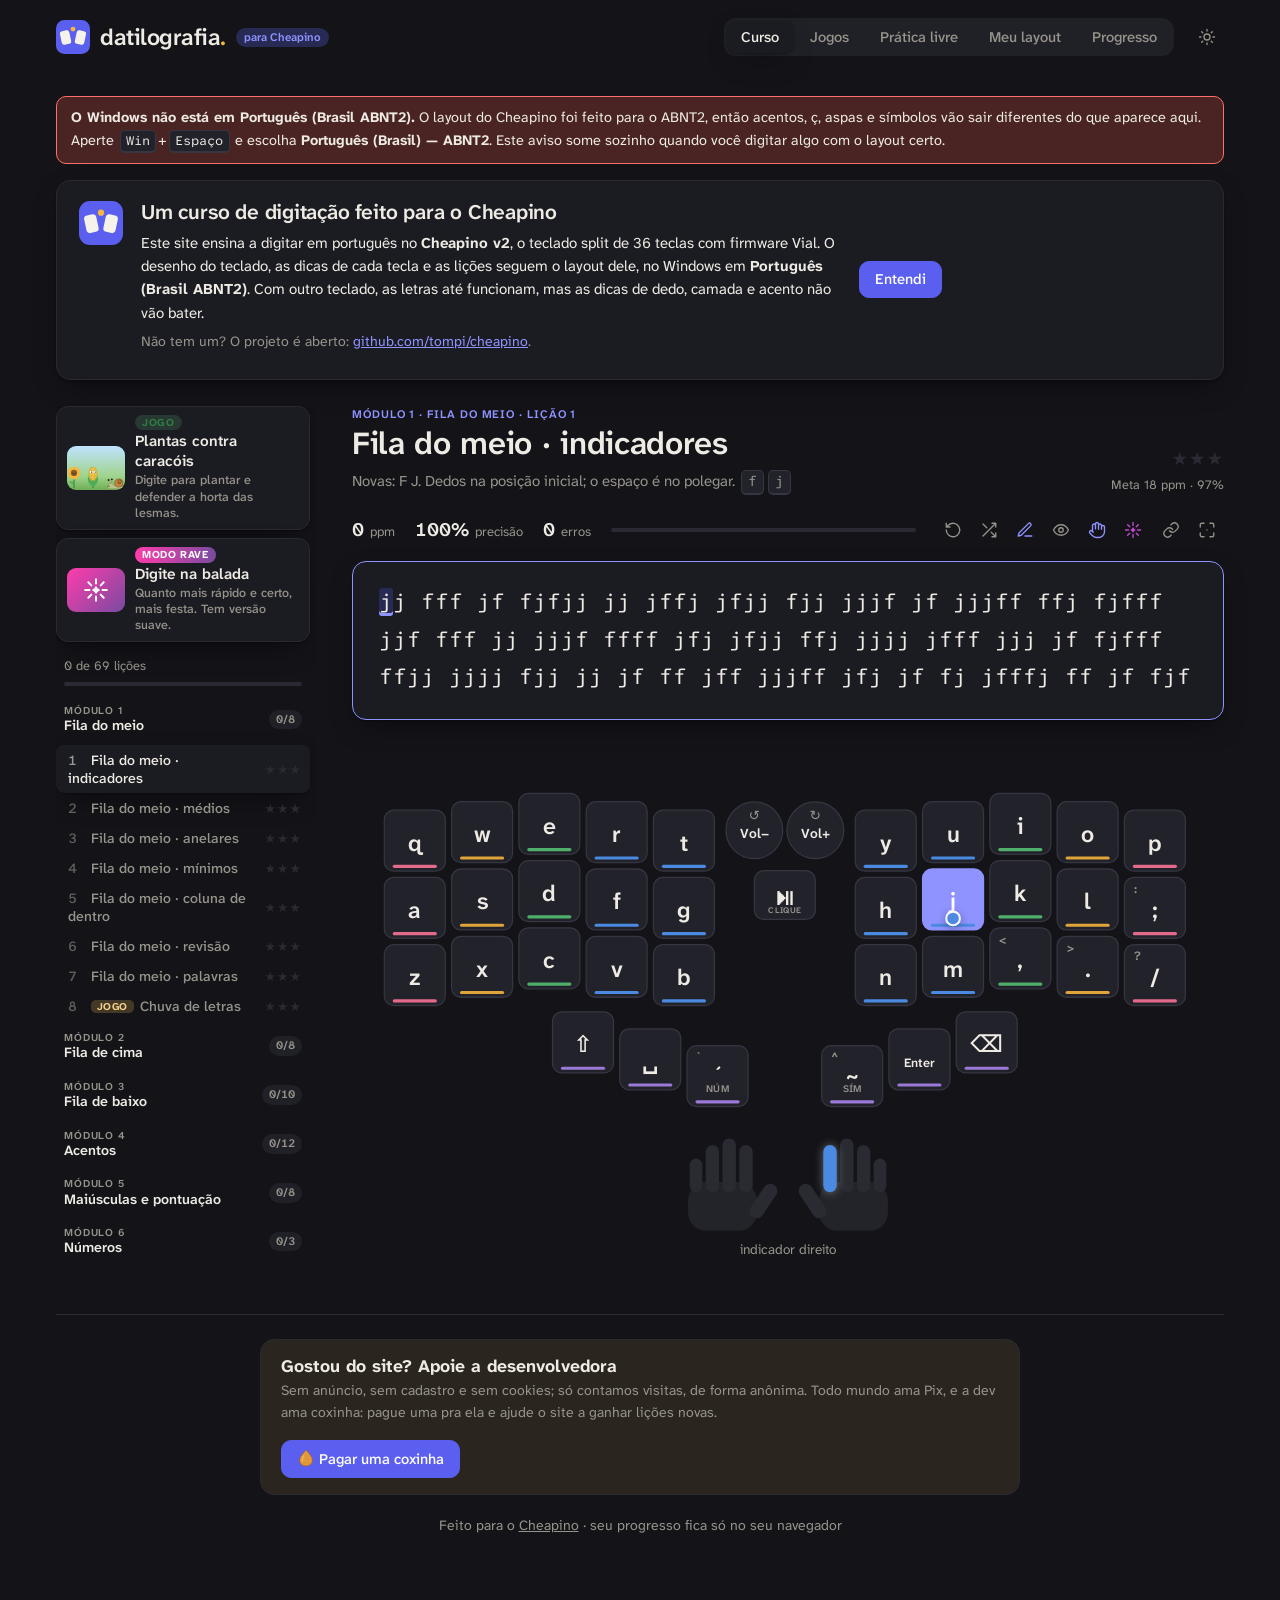
==== commit 8f4186ef: "Datilografia publicada em 2026-10-23T14:37:58.634Z" ====
--- a/datilografia-cheapino/index.html
+++ b/datilografia-cheapino/index.html
@@ -74,8 +74,8 @@
         "offers": { "@type": "Offer", "price": "0", "priceCurrency": "BRL" }
       }
     </script>
-    <script type="module" crossorigin src="./assets/index-CGCs2RUM.js"></script>
-    <link rel="stylesheet" crossorigin href="./assets/index-CAu74qqi.css">
+    <script type="module" crossorigin src="./assets/index-2u4cKcwX.js"></script>
+    <link rel="stylesheet" crossorigin href="./assets/index-e8WtKaha.css">
   </head>
   <body>
     <div id="root">
--- a/datilografia-cheapino/assets/index-e8WtKaha.css
+++ b/datilografia-cheapino/assets/index-e8WtKaha.css
@@ -0,0 +1 @@
+:root{--bg: #f5f2ea;--panel: #fffdf8;--text: #1c1a17;--muted: #77726a;--line: #e6e0d3;--accent: #3b3fd8;--accent-soft: #e4e4fb;--brand: #3b3fd8;--brand-ink: #fbf8f1;--brand-dot: #f5b83d;--gold: #f5b83d;--hold: #d98a1c;--hold-soft: #fbedd6;--pre: #8a4fd0;--pre-soft: #efe4fb;--ok: #2f8a55;--err: #d0413c;--err-soft: #fbe2df;--heat: #e04040;--key-bg: #fffdf8;--key-line: #dcd5c6;--key-text: #23211d;--shadow: 0 1px 2px rgba(40, 32, 20, .05), 0 8px 24px -12px rgba(40, 32, 20, .18);--f-pinky: #e46a8c;--f-ring: #e0a43a;--f-middle: #4fae6a;--f-index: #4a8ae0;--f-thumb: #9a7ad6;--serif: "Atkinson Hyperlegible Next", system-ui, sans-serif;--sans: "Atkinson Hyperlegible Next", system-ui, sans-serif;--mono: "Atkinson Hyperlegible Mono", ui-monospace, monospace;--radius: 14px;--asphalt: #45423c;--lane-paint: #f4ecd8;color-scheme:light}@media(prefers-color-scheme:dark){:root:not([data-theme=light]){--bg: #131318;--panel: #1b1b22;--text: #eeebe4;--muted: #96938b;--line: #2a2a33;--accent: #8f93ff;--accent-soft: #272a52;--brand: #5b5ff0;--brand-ink: #f5f2ea;--brand-dot: #f5b83d;--gold: #f5c35a;--hold: #f0a740;--hold-soft: #48351a;--pre: #b99bff;--pre-soft: #33294f;--ok: #62cc8c;--err: #ff6f69;--err-soft: #4a2423;--key-bg: #22222b;--key-line: #363642;--key-text: #eeebe4;--shadow: 0 1px 2px rgba(0, 0, 0, .3), 0 10px 30px -12px rgba(0, 0, 0, .6);--asphalt: #2c2c35;color-scheme:dark}}:root[data-theme=dark]{--bg: #131318;--panel: #1b1b22;--text: #eeebe4;--muted: #96938b;--line: #2a2a33;--accent: #8f93ff;--accent-soft: #272a52;--brand: #5b5ff0;--brand-ink: #f5f2ea;--brand-dot: #f5b83d;--gold: #f5c35a;--hold: #f0a740;--hold-soft: #48351a;--pre: #b99bff;--pre-soft: #33294f;--ok: #62cc8c;--err: #ff6f69;--err-soft: #4a2423;--key-bg: #22222b;--key-line: #363642;--key-text: #eeebe4;--shadow: 0 1px 2px rgba(0, 0, 0, .3), 0 10px 30px -12px rgba(0, 0, 0, .6);--asphalt: #2c2c35;color-scheme:dark}*{box-sizing:border-box}html,body{margin:0}body{background:var(--bg);color:var(--text);font:15px/1.55 var(--sans);-webkit-font-smoothing:antialiased}h1,h2,h3{margin:0;line-height:1.2}h2{font:600 1.45rem/1.2 var(--serif);letter-spacing:-.01em;margin:1.6rem 0 .4rem}a{color:var(--accent)}code,kbd{font-family:var(--mono)}kbd{display:inline-block;min-width:1.6em;padding:0 .4em;margin:0 .15em;border:1px solid var(--key-line);border-bottom-width:2px;border-radius:5px;background:var(--key-bg);text-align:center;font-size:.9em}.muted{color:var(--muted)}button,.button{font:500 .92rem var(--sans);padding:.5rem .95rem;border-radius:10px;border:1px solid var(--line);background:var(--panel);color:var(--text);cursor:pointer;transition:border-color .15s,background .15s,color .15s,transform .1s}button:hover,.button:hover{border-color:color-mix(in oklab,var(--accent) 55%,var(--line))}button:active{transform:translateY(1px)}button:focus-visible,.button:focus-within{outline:2px solid var(--accent);outline-offset:2px}button.primary{background:var(--brand);border-color:var(--brand);color:#fff}button.primary:hover{background:color-mix(in oklab,var(--brand) 88%,#000)}button.danger{color:var(--err);margin-top:1.5rem;background:none}button.active{background:var(--accent-soft);border-color:transparent;color:var(--accent)}.app{max-width:1200px;margin:0 auto;padding:0 16px 56px}.topbar{display:flex;align-items:center;gap:16px;flex-wrap:wrap;padding:18px 0;margin-bottom:22px}.brand{display:flex;align-items:center;gap:10px;padding:0;border:0;background:none;margin-right:auto}.brand:hover{border:0}.brand h1{font-size:1rem}.logo-mark{display:block;flex:none}.wordmark{font:600 1.45rem/1 var(--serif);letter-spacing:-.02em;color:var(--text)}.wordmark-dot{color:var(--brand-dot)}.brand-tag{align-self:center;padding:2px 8px;border-radius:999px;font-size:.72rem;font-weight:600;color:var(--accent);background:var(--accent-soft);white-space:nowrap}.welcome{display:flex;gap:18px;align-items:flex-start;margin:0 0 26px;padding:20px 22px;background:var(--panel);border:1px solid var(--line);border-radius:var(--radius);box-shadow:var(--shadow)}.welcome h2{margin:0 0 6px;font-size:1.3rem}.welcome p{margin:0 0 6px;max-width:70ch}.welcome .muted{font-size:.88rem}.welcome .logo-mark{flex:none}.welcome>button{flex:none;align-self:center}@media(max-width:700px){.welcome{flex-direction:column}.welcome>button{align-self:stretch}}.kbd-status{display:inline-flex;align-items:center;gap:6px;font-size:.8rem;color:var(--muted)}.kbd-status i{width:7px;height:7px;border-radius:50%;background:var(--muted)}.kbd-status.ok i{background:var(--ok);box-shadow:0 0 0 3px color-mix(in oklab,var(--ok) 25%,transparent)}.kbd-status.error i{background:var(--err)}.tabs{display:flex;gap:2px;padding:3px;border-radius:12px;background:color-mix(in oklab,var(--line) 55%,transparent)}.tabs button{border:0;background:none;color:var(--muted);padding:.42rem .9rem;border-radius:9px}.tabs button:hover{color:var(--text)}.tabs button.active{background:var(--panel);color:var(--text);box-shadow:var(--shadow)}.kbd-note{text-align:center;font-size:.85rem;margin:0 0 8px}button:disabled{opacity:.55;cursor:default}.course{display:grid;grid-template-columns:260px 1fr;gap:36px;align-items:start}@media(max-width:860px){.course{grid-template-columns:1fr}.lesson-list{max-height:260px}}.lesson-list{max-height:calc(100vh - 40px);overflow:auto;position:sticky;top:16px;padding-right:6px;scrollbar-width:thin}.lesson-progress{display:flex;flex-direction:column;gap:6px;font-size:.8rem;color:var(--muted);margin:0 8px 10px}.lesson-progress .bar{height:4px;border-radius:2px;background:var(--line);overflow:hidden}.lesson-progress .bar span{display:block;height:100%;background:var(--gold);border-radius:2px}.lesson-list h3{font:600 .7rem var(--sans);text-transform:uppercase;letter-spacing:.08em;color:var(--muted);margin:16px 8px 4px}.lesson-item{display:flex;width:100%;justify-content:space-between;align-items:center;gap:8px;border:none;background:none;text-align:left;padding:6px 8px;font-size:.88rem;color:var(--muted);border-radius:8px}.lesson-item:hover{color:var(--text);background:color-mix(in oklab,var(--line) 40%,transparent)}.lesson-item em{font-style:normal;display:inline-block;min-width:1.6em;font-variant-numeric:tabular-nums;opacity:.6}.lesson-item.active{background:var(--panel);color:var(--text);font-weight:500;box-shadow:var(--shadow)}.stars{white-space:nowrap;letter-spacing:1px}.stars span{color:var(--line);font-size:.8rem}.stars span.on{color:var(--gold)}.lesson-head{display:flex;justify-content:space-between;align-items:flex-end;gap:16px;flex-wrap:wrap;margin-bottom:18px}.lesson-head h2{font-size:2rem;margin:2px 0 6px}.lesson-head p{margin:0}.eyebrow{font-size:.72rem;font-weight:600;text-transform:uppercase;letter-spacing:.08em;color:var(--accent)}.lesson-goal{display:flex;flex-direction:column;align-items:flex-end;gap:2px;font-size:.8rem;color:var(--muted)}.lesson-goal .stars span{font-size:1.15rem}.new-chars kbd{font-size:.95em}.next-lesson{margin-top:14px;text-align:center}.typer{display:flex;flex-direction:column;gap:14px}.typer-stats{display:flex;gap:20px;align-items:center;color:var(--muted);font-size:.82rem}.typer-stats b{color:var(--text);font-size:1.2rem;font-weight:600;font-variant-numeric:tabular-nums;margin-right:2px}.progress{flex:1;height:4px;background:var(--line);border-radius:2px;overflow:hidden}.progress span{display:block;height:100%;background:var(--accent);transition:width .15s}.typer-text{position:relative;background:var(--panel);border:1px solid var(--line);border-radius:var(--radius);padding:22px 26px;box-shadow:var(--shadow);font:1.35rem/1.75 var(--mono);white-space:pre-wrap;word-break:break-word;cursor:text}.typer-window{position:relative;max-height:3lh;overflow:hidden;scroll-behavior:smooth}.typer-text.code .typer-window{max-height:5lh}@media(prefers-reduced-motion:reduce){.typer-window{scroll-behavior:auto}}.typer-text.code{font-size:1.1rem;line-height:1.6}.typer-text.focused{border-color:var(--accent)}.typer-text .done{color:var(--muted)}.typer-text .done.err{color:var(--err)}.typer-text .cur{background:var(--accent-soft);box-shadow:inset 0 -3px 0 var(--accent);border-radius:3px}.typer-text .cur.err{background:var(--err-soft);box-shadow:inset 0 -3px 0 var(--err)}.typer-text .todo{color:var(--text)}.typer-text .sp.err{background:var(--err-soft)}.typer-window.mem{max-height:none;white-space:pre;contain:inline-size;overflow:hidden}.mem-track{display:inline-block;position:relative;transition:transform .12s ease-out}@media(prefers-reduced-motion:reduce){.mem-track{transition:none}}.typer-text .masked{color:transparent!important;text-shadow:0 0 9px var(--text)!important;background:color-mix(in oklab,var(--line) 75%,transparent);border-radius:3px;animation:none!important}.mem-track>span{transition:color .15s ease,text-shadow .15s ease,background-color .15s ease}.mem-track>span.masked{transition-duration:.9s}@media(prefers-reduced-motion:reduce){.mem-track>span{transition:none}}.hidden-input{position:absolute;opacity:0;left:0;top:0;width:1px;height:1px;resize:none;border:0;padding:0}.focus-overlay{position:absolute;top:0;right:0;bottom:0;left:0;display:grid;place-items:center;border-radius:12px;background:color-mix(in oklab,var(--panel) 80%,transparent);font:600 1rem var(--sans);color:var(--accent)}.hint{display:flex;gap:10px;align-items:center;flex-wrap:wrap;min-height:2rem}.hint-label{color:var(--muted)}.hint kbd{font-size:1.15rem}.hint-steps{font-weight:500}.hint-wrong{color:var(--err)}.result{text-align:center}.result-big{display:flex;gap:28px;justify-content:center;flex-wrap:wrap;margin:6px 0}.result-big>div{display:flex;flex-direction:column;align-items:center}.result-big b{font-size:2rem}.result-big span{color:var(--muted);font-size:.85rem}.typer-actions{display:flex;gap:2px}.icon-btn{display:grid;place-items:center;width:34px;height:34px;padding:0;border:0;background:none;color:var(--muted);border-radius:9px}.icon-btn:hover{color:var(--text);background:color-mix(in oklab,var(--line) 55%,transparent)}.icon-btn.on{color:var(--accent)}.keyboard{width:100%;max-width:820px;margin:4px auto 0;display:block;-webkit-user-select:none;user-select:none;font-feature-settings:"calt" 0,"liga" 0}.key .key-cap{fill:var(--key-bg);stroke:var(--key-line);stroke-width:1.2;transition:fill .1s}.key .key-tap{fill:var(--key-text);font-family:var(--sans);font-weight:600}.key .key-hold{fill:var(--muted);font-family:var(--sans);font-weight:600;letter-spacing:.04em}.key.trns .key-tap{opacity:.3}.key .key-shift{fill:var(--muted);font-family:var(--sans);font-weight:600}.key.hl-target .key-shift{fill:#fff;opacity:.8}.key.dim .key-tap,.key.dim .key-hold{opacity:.25}.key.dim .key-cap{opacity:.55}.mod-view{display:flex;gap:6px;align-items:center;justify-content:center;flex-wrap:wrap;margin:6px 0 0;font-size:.85rem}.key.empty .key-cap{opacity:.4}.key.hl-target .key-cap{fill:var(--accent);stroke:var(--accent)}.key.hl-target .key-tap,.key.hl-target .key-hold{fill:#fff}.key.hl-hold .key-cap{fill:var(--hold-soft);stroke:var(--hold);stroke-width:2.5}.key.hl-pre .key-cap{fill:var(--pre-soft);stroke:var(--pre);stroke-width:2.5}.key.holding .key-cap{stroke:var(--hold);stroke-dasharray:4 3}.key.pressed .key-cap{stroke:var(--ok);stroke-width:3}.badge circle{fill:var(--pre)}.badge text{fill:#fff;font-family:var(--sans);font-weight:700}.key.hl-target .badge circle{fill:var(--text)}.key.hl-target .badge text{fill:var(--bg)}.layer-caption{text-align:center;color:var(--muted);font-size:.85rem;margin:0}.chips{display:flex;gap:6px;flex-wrap:wrap;margin-bottom:14px;align-items:center}.chips button,.mod-view button{border-radius:999px;padding:.35rem .85rem;font-size:.85rem}.custom-text{display:flex;flex-direction:column;gap:8px;margin-bottom:12px;align-items:flex-start}.custom-text textarea{width:100%;font:.95rem var(--mono);padding:10px;border-radius:8px;border:1px solid var(--line);background:var(--panel);color:var(--text)}.legend{display:flex;gap:14px;flex-wrap:wrap;justify-content:center;font-size:.85rem;margin:8px 0}.legend i{display:inline-block;width:12px;height:4px;border-radius:2px;vertical-align:middle}.layout-actions{display:flex;gap:8px;flex-wrap:wrap;justify-content:center;margin:14px 0}.docs{max-width:760px;margin:28px auto 0;display:flex;flex-direction:column;gap:10px}.docs li{margin:6px 0}.docs details{background:var(--panel);border:1px solid var(--line);border-radius:var(--radius);padding:0 20px}.docs details[open]{padding-bottom:8px}.docs summary{cursor:pointer;padding:16px 0;font:600 1.1rem var(--serif);list-style:none;display:flex;justify-content:space-between}.docs summary::-webkit-details-marker{display:none}.docs summary:after{content:"+";color:var(--muted);font-family:var(--sans);font-weight:400;transition:transform .2s}.docs details[open] summary:after{transform:rotate(45deg)}.nav-drill{background:var(--panel);border:1px solid var(--line);border-radius:12px;padding:18px;text-align:center;outline:none}.nav-drill:focus{border-color:var(--accent)}.nav-seq{display:flex;flex-wrap:wrap;gap:6px;justify-content:center}.nav-seq kbd{font-size:1rem;padding:2px 8px}.nav-seq kbd.done{opacity:.35}.nav-seq kbd.cur{border-color:var(--accent);background:var(--accent-soft)}.shake{animation:shake .2s}@keyframes shake{25%{transform:translate(-4px)}75%{transform:translate(4px)}}table{border-collapse:collapse;width:100%;max-width:820px;font-size:.9rem}th,td{text-align:left;padding:6px 10px;border-bottom:1px solid var(--line)}th{color:var(--muted);font-weight:600}.progress-page,.practice,.layout-page{max-width:900px;margin:0 auto}.os-warning{background:var(--err-soft);border:1px solid var(--err);border-radius:10px;padding:10px 14px;margin:0 0 16px;font-size:.9rem}.debug-log{background:var(--panel);border:1px dashed var(--line);border-radius:10px;padding:8px 12px}.debug-log p{margin:0 0 6px;font-size:.85rem}.debug-log pre{margin:0;font-size:.8rem;line-height:1.45;white-space:pre-wrap;max-height:360px;overflow:auto}.option{display:flex;gap:8px;align-items:flex-start;justify-content:center;max-width:820px;margin:4px auto 10px;font-size:.9rem}.encoder .enc-dial{fill:var(--key-bg);stroke:var(--key-line);stroke-width:1.2}.encoder .enc-arrow{fill:var(--muted);font-family:var(--sans)}.encoder .key-tap{fill:var(--key-text);font-family:var(--sans);font-weight:600}.keyboard.shifted .key:not(.dim):not(.empty):not(.hl-target) .key-tap{fill:var(--accent)}.key.mod-on .key-cap{fill:var(--accent-soft);stroke:var(--accent);stroke-width:2.5}body.focus-mode .topbar,body.focus-mode .os-warning,body.focus-mode .welcome,body.focus-mode .lesson-list,body.focus-mode .lesson-head,body.focus-mode .chips,body.focus-mode .custom-text,body.focus-mode .practice>.muted,body.focus-mode .layer-caption,body.focus-mode .debug-log,body.focus-mode .typer-actions>button:not(.focus-toggle):not(.restart-btn):not(.rave-toggle):not(.primary){display:none}body.focus-mode .course{display:block}body.focus-mode .app{max-width:980px;min-height:100vh;display:flex;flex-direction:column;padding-top:4vh;padding-bottom:4vh}body.focus-mode .app>main{margin-block:auto}body.focus-mode .typer{gap:18px;animation:focus-in .4s ease}body.focus-mode .typer-stats{justify-content:center;opacity:.7;font-size:.85rem}body.focus-mode .typer-stats .progress{flex:0 0 220px;height:3px}body.focus-mode .typer-text{font-family:var(--mono);font-size:1.7rem;line-height:1.9;padding:40px 52px;min-height:260px;background:var(--paper);color:var(--ink);border:0;border-radius:4px;box-shadow:0 1px #0000000a,0 18px 50px -18px #00000073}body.focus-mode .typer-text.code{font-size:1.35rem}body.focus-mode .typer-text .todo{color:var(--ink-todo)}body.focus-mode .typer-text .done{color:var(--ink);animation:ink .18s ease-out}body.focus-mode .typer-text .done.err{color:var(--err)}body.focus-mode .typer-text .cur{background:transparent;box-shadow:inset 0 -2px 0 var(--ink);border-radius:0;animation:caret 1.1s steps(1) infinite}body.focus-mode .typer-text .cur.err{box-shadow:inset 0 -2px 0 var(--err);background:var(--err-soft)}body.focus-mode .focus-overlay{background:color-mix(in oklab,var(--paper) 85%,transparent);color:var(--ink);font-family:var(--mono)}body.focus-mode .hint{justify-content:center;opacity:.75}body.focus-mode .typer-actions{opacity:.35;transition:opacity .2s}body.focus-mode .typer-actions:hover{opacity:1}body.focus-mode .keyboard{opacity:.45;transition:opacity .25s;max-width:640px;margin:0 auto}body.focus-mode .keyboard:hover,body.focus-mode .typer:has(.hint-wrong) .keyboard{opacity:1}@keyframes ink{0%{opacity:.25;transform:translateY(-2px)}}@keyframes caret{50%{box-shadow:inset 0 -2px 0 transparent}}@keyframes focus-in{0%{opacity:0;transform:translateY(8px)}}:root{--paper: #fbf8f1;--ink: #2a2622;--ink-todo: #7a7468}@media(prefers-color-scheme:dark){:root:not([data-theme=light]){--paper: #1f1e1b;--ink: #ece6d8;--ink-todo: #a49d8f}}:root[data-theme=dark]{--paper: #1f1e1b;--ink: #ece6d8;--ink-todo: #a49d8f}@media(prefers-reduced-motion:reduce){body.focus-mode *{animation:none!important}}.modal-backdrop{position:fixed;top:0;right:0;bottom:0;left:0;z-index:50;display:grid;place-items:center;padding:16px;background:color-mix(in oklab,#000 55%,transparent);-webkit-backdrop-filter:blur(6px);backdrop-filter:blur(6px);animation:fade-in .25s ease}.result-modal{position:relative;overflow:hidden;width:min(480px,100%);text-align:center;padding:30px 28px 22px;border-radius:22px;background:var(--panel);border:1px solid var(--line);box-shadow:0 30px 80px -20px #0009;animation:modal-in .5s cubic-bezier(.2,1.4,.4,1)}.rm-glow{position:absolute;inset:-40% -20% auto;height:260px;pointer-events:none;opacity:.55;background:radial-gradient(closest-side,color-mix(in oklab,var(--accent) 45%,transparent),transparent)}.stars-3 .rm-glow{background:radial-gradient(closest-side,rgba(232,181,44,.55),transparent)}.rm-lesson{position:relative;margin:0;color:var(--muted);font-size:.82rem;letter-spacing:.05em;text-transform:uppercase}.rm-stars{position:relative;display:flex;justify-content:center;align-items:flex-end;gap:6px;margin:14px 0 6px}.rm-star{width:64px;height:64px;fill:var(--line);stroke:color-mix(in oklab,var(--line) 70%,var(--muted));stroke-width:.8;stroke-linejoin:round;transition:fill .2s}.rm-star.mid{width:84px;height:84px;margin-bottom:10px}.rm-star.on{fill:#f5c542;stroke:#d99a14;filter:drop-shadow(0 0 12px rgba(245,197,66,.7));animation:star-pop .55s cubic-bezier(.2,1.6,.4,1)}.rm-title{position:relative;font-size:1.9rem;margin:4px 0;letter-spacing:-.01em}.rm-sub{position:relative;margin:0 auto;max-width:34ch;color:var(--muted)}.rm-badges{display:flex;flex-wrap:wrap;justify-content:center;gap:6px;margin:14px 0 4px;min-height:8px}.rm-badge{padding:3px 10px;border-radius:999px;font-size:.78rem;font-weight:600;background:var(--accent-soft);color:var(--accent);animation:badge-in .4s 1.4s both cubic-bezier(.2,1.4,.4,1)}.rm-badge.gold{background:#f5c5422e;color:#c98a00}.rm-badge.green{background:color-mix(in oklab,var(--ok) 18%,transparent);color:var(--ok)}@media(prefers-color-scheme:dark){:root:not([data-theme=light]) .rm-badge.gold{color:#f5c542}}:root[data-theme=dark] .rm-badge.gold{color:#f5c542}.rm-stats{display:grid;grid-template-columns:repeat(4,1fr);gap:8px;margin:16px 0 10px}.rm-stats>div{display:flex;flex-direction:column;padding:10px 4px;border-radius:12px;background:var(--bg)}.rm-stats b{font-size:1.45rem;font-variant-numeric:tabular-nums}.rm-stats span{color:var(--muted);font-size:.78rem}.rm-tip{margin:6px 0 0;font-size:.9rem;color:var(--text)}.rm-share{display:flex;flex-direction:column;align-items:center;gap:6px;margin-top:14px}.rm-share input{width:100%;font:.8rem var(--mono);padding:6px 8px;border:1px solid var(--line);border-radius:6px;background:var(--bg, var(--panel));color:var(--text)}.rm-actions{display:flex;gap:8px;justify-content:center;margin-top:18px;flex-wrap:wrap}.rm-actions .primary{padding-inline:1.2rem}.rm-keys{margin:12px 0 0;font-size:.75rem;color:var(--muted)}.confetti{position:fixed;top:0;right:0;bottom:0;left:0;pointer-events:none;overflow:hidden}.confetti i{position:absolute;top:-20px;border-radius:2px;opacity:0;animation-name:confetti-fall;animation-timing-function:cubic-bezier(.3,.6,.6,1);animation-fill-mode:forwards}@keyframes confetti-fall{0%{opacity:1;transform:translate(0) rotate(0)}to{opacity:.9;transform:translate(var(--drift),105vh) rotate(var(--rot))}}@keyframes star-pop{0%{transform:scale(.2) rotate(-25deg)}60%{transform:scale(1.25) rotate(8deg)}to{transform:scale(1) rotate(0)}}@keyframes modal-in{0%{opacity:0;transform:translateY(24px) scale(.92)}}@keyframes badge-in{0%{opacity:0;transform:scale(.6)}}@keyframes fade-in{0%{opacity:0}}@media(max-width:480px){.rm-stats{grid-template-columns:repeat(2,1fr)}.rm-star{width:52px;height:52px}.rm-star.mid{width:68px;height:68px}}@media(prefers-reduced-motion:reduce){.modal-backdrop *,.modal-backdrop{animation:none!important}.confetti{display:none}}.layer-caption b{color:var(--hold)}.hint{justify-content:center;min-height:2.2rem;font-size:.92rem}.stat-cards{display:grid;grid-template-columns:repeat(3,1fr);gap:12px}.stat-cards>div{background:var(--panel);border:1px solid var(--line);border-radius:var(--radius);padding:18px 20px;box-shadow:var(--shadow)}.stat-cards b{display:block;font:600 2.2rem/1 var(--serif)}.stat-cards b small{font-size:1.1rem;color:var(--muted)}.stat-cards span{font-size:.82rem;color:var(--muted)}.legend{color:var(--muted)}.result-big b,.rm-title{font-family:var(--serif)}@media(max-width:860px){.lesson-list{position:static;max-height:240px}.tabs{width:100%;justify-content:space-between}.tabs button{flex:1;padding-inline:.4rem}.lesson-head h2{font-size:1.6rem}}.game-tag{display:inline-block;margin-right:6px;padding:0 6px;border-radius:5px;vertical-align:1px;font-size:.65rem;font-weight:700;text-transform:uppercase;letter-spacing:.06em;background:color-mix(in oklab,var(--gold) 22%,transparent);color:color-mix(in oklab,var(--gold) 70%,var(--text))}.game{display:flex;flex-direction:column;gap:14px}.game-hud{display:flex;gap:20px;align-items:center;color:var(--muted);font-size:.82rem}.game-hud b,.clock b{color:var(--text);font-size:1.2rem;font-weight:600;font-variant-numeric:tabular-nums;margin-right:2px}.clock{display:flex;align-items:center;gap:4px;flex:1}.clock .progress{margin-left:10px}.hearts span{font-size:1.15rem;color:var(--line);margin-right:2px;transition:color .2s,transform .2s}.hearts span.on{color:var(--err)}.sky{position:relative;overflow:hidden;border-radius:var(--radius);border:1px solid var(--line);cursor:text;background:radial-gradient(1px 1px at 20% 30%,color-mix(in oklab,var(--muted) 60%,transparent) 50%,transparent 51%),radial-gradient(1px 1px at 70% 20%,color-mix(in oklab,var(--muted) 60%,transparent) 50%,transparent 51%),radial-gradient(1px 1px at 45% 60%,color-mix(in oklab,var(--muted) 40%,transparent) 50%,transparent 51%),linear-gradient(180deg,color-mix(in oklab,var(--accent-soft) 70%,var(--panel)),var(--panel));box-shadow:var(--shadow)}.ground{position:absolute;left:0;right:0;bottom:0;height:26px;background:linear-gradient(180deg,color-mix(in oklab,var(--err) 12%,transparent),color-mix(in oklab,var(--err) 22%,transparent));border-top:1px dashed color-mix(in oklab,var(--err) 45%,transparent)}.drop{position:absolute;top:0;padding:4px 10px;border-radius:9px;white-space:nowrap;font:600 1.15rem var(--mono);color:var(--text);background:var(--panel);border:1px solid var(--line);box-shadow:var(--shadow)}.sky.letters .drop{font-size:1.5rem;padding:4px 13px}.drop .typed{color:var(--accent)}.drop.locked{border-color:var(--accent);box-shadow:0 0 0 3px color-mix(in oklab,var(--accent) 25%,transparent),var(--shadow);z-index:2}.burst{position:absolute;width:0;height:0;pointer-events:none}.burst i{position:absolute;width:6px;height:6px;border-radius:50%;background:var(--gold);animation:burst .5s ease-out forwards;transform:rotate(var(--a)) translateY(0)}@keyframes burst{to{transform:rotate(var(--a)) translateY(-42px);opacity:0}}.sky-overlay{position:absolute;top:0;right:0;bottom:0;left:0;display:flex;flex-direction:column;gap:14px;align-items:center;justify-content:center;background:color-mix(in oklab,var(--panel) 72%,transparent);-webkit-backdrop-filter:blur(2px);backdrop-filter:blur(2px);text-align:center;padding:20px}.sky-overlay p{margin:0;font:600 1.2rem var(--serif);max-width:32ch}.countdown{font:600 5rem/1 var(--serif);color:var(--accent);animation:count-pop .7s ease-out}@keyframes count-pop{0%{transform:scale(1.6);opacity:0}40%{opacity:1}}.game .keyboard{max-width:640px}.track{position:relative;display:flex;flex-direction:column;gap:6px;padding:12px 16px;border-radius:var(--radius);background:var(--panel);border:1px solid var(--line);box-shadow:var(--shadow)}.lane{display:flex;align-items:center;gap:10px}.lane-label{width:58px;flex:none;font-size:.72rem;color:var(--muted);text-align:right}.lane-road{position:relative;flex:1;height:30px;margin-right:52px;border-bottom:2px dashed var(--line)}.runner{position:absolute;bottom:-2px}.runner.you{transition:left .12s linear}.car{display:block;fill:var(--brand)}.car .wheel{fill:#23211d;stroke:#b9b3a8;stroke-width:1.3}.car .glass{fill:color-mix(in oklab,#fff 70%,var(--brand))}.car.ghost{fill:var(--muted);opacity:.45}.finish{position:absolute;top:10px;bottom:10px;right:62px;width:8px;background:repeating-conic-gradient(var(--text) 0 25%,var(--panel) 0 50%) 0 0 / 8px 8px;opacity:.6;border-radius:2px}.race-status{position:absolute;top:6px;right:16px;margin:0;font-size:.75rem;font-weight:600}.race-status.ahead{color:var(--ok)}.race-status.behind{color:var(--err)}.fingertip{pointer-events:none}.fingertip .tip{fill:var(--fc);stroke:#fff;stroke-width:2;opacity:.92;filter:drop-shadow(0 2px 4px rgba(0,0,0,.35))}.fingertip .tip-ring{fill:none;stroke:var(--fc);stroke-width:2.5;opacity:0}.fingertip.reach{animation:reach 1.6s cubic-bezier(.45,0,.3,1) infinite}.fingertip.reach .tip-ring,.fingertip.still .tip-ring{animation:tap-ring 1.6s ease-out infinite}.fingertip.still.hold .tip{opacity:.7}.fingertip.still.hold .tip-ring{animation:none;opacity:.6;stroke-dasharray:4 3}@keyframes reach{0%,12%{transform:translate(var(--dx),var(--dy))}48%,78%{transform:translate(0)}to{transform:translate(var(--dx),var(--dy))}}@keyframes tap-ring{0%,45%{opacity:0;transform:scale(.6)}55%{opacity:.9;transform:scale(.8)}80%,to{opacity:0;transform:scale(1.5)}}.hands{display:flex;flex-direction:column;align-items:center;gap:2px;margin-top:-4px}.hands svg{width:210px;height:auto}.hands .palm{fill:color-mix(in oklab,var(--line) 70%,transparent)}.hands .finger{fill:var(--line);transition:fill .2s}.hands .finger.on{filter:drop-shadow(0 0 6px color-mix(in oklab,currentColor 40%,transparent));animation:finger-pulse 1.6s ease-in-out infinite;transform-box:fill-box;transform-origin:bottom center}.hands .finger.on.hold{animation:none;opacity:.75}@keyframes finger-pulse{45%,60%{transform:scaleY(.88)}}@media(max-height:860px){.topbar{padding:10px 0;margin-bottom:12px}.lesson-head{margin-bottom:10px}.lesson-head h2{font-size:1.5rem;margin:0 0 2px}.typer{gap:10px}.typer-text{padding:14px 22px;font-size:1.25rem}.keyboard{max-width:640px;margin-top:0}.hands svg{width:160px}.hint{min-height:1.8rem}}@media(max-height:720px){.keyboard{max-width:540px}.hands svg{width:130px}.lesson-head p{font-size:.88rem}}.hands-label{font-size:.85rem;color:var(--muted);min-height:1.3em}body.focus-mode .hands{opacity:.45}@media(prefers-reduced-motion:reduce){.fingertip,.fingertip *,.hands .finger{animation:none!important}}.road-scene{position:relative;height:300px;overflow:hidden;border-radius:var(--radius);border:1px solid var(--line);cursor:text;background:linear-gradient(180deg,color-mix(in oklab,var(--accent-soft) 80%,var(--panel)) 0%,var(--panel) 62%);box-shadow:var(--shadow)}.hills{position:absolute;left:0;right:0;background-repeat:repeat-x}.hills.far{bottom:120px;height:90px;opacity:.35;background-size:420px 90px;background-image:radial-gradient(ellipse 210px 90px at 210px 90px,var(--muted) 98%,transparent 100%);background-position-x:calc(var(--dist) * .15)}.hills.near{bottom:110px;height:60px;opacity:.5;background-size:260px 60px;background-image:radial-gradient(ellipse 130px 60px at 130px 60px,color-mix(in oklab,var(--ok) 55%,var(--muted)) 98%,transparent 100%);background-position-x:calc(var(--dist) * .35)}.road{position:absolute;left:0;right:0;bottom:0;height:110px;background:var(--asphalt)}.road:before{content:"";position:absolute;left:0;right:0;top:0;height:6px;background:color-mix(in oklab,var(--gold) 70%,transparent)}.road-dashes{position:absolute;left:0;right:0;top:52px;height:5px;background:repeating-linear-gradient(90deg,var(--lane-paint) 0 38px,transparent 38px 80px);background-position-x:var(--dist);opacity:.8}.road-car{position:absolute;bottom:30px;transform:translate(-50%) scale(2);transform-origin:bottom center;z-index:3}.road-car .jump{animation:car-jump .55s cubic-bezier(.3,.7,.4,1)}.road-car.crash{animation:crash .45s}@keyframes car-jump{0%{transform:translateY(0) rotate(0)}45%{transform:translateY(-46px) rotate(-8deg)}to{transform:translateY(0) rotate(0)}}@keyframes crash{30%{transform:translate(-50%) scale(2) rotate(-10deg)}60%{transform:translate(-50%) scale(2) rotate(6deg)}}.obstacle{position:absolute;bottom:30px;transform:translate(-50%);display:flex;flex-direction:column;align-items:center;gap:6px;z-index:2}.ob-word{padding:3px 10px;border-radius:8px;white-space:nowrap;font:600 1.05rem var(--mono);background:var(--panel);border:1px solid var(--line);box-shadow:var(--shadow)}.obstacle.front .ob-word{border-color:var(--accent);box-shadow:0 0 0 3px color-mix(in oklab,var(--accent) 25%,transparent),var(--shadow)}.ob-word .typed{color:var(--accent)}.ob-shape{width:26px;height:30px}.k0 .ob-shape{clip-path:polygon(50% 0,100% 100%,0 100%);background:repeating-linear-gradient(180deg,#f08a24 0,#f08a24 8px,#fff 8px,#fff 12px)}.k1 .ob-shape{width:40px;height:22px;border-radius:3px;background:repeating-linear-gradient(135deg,var(--err) 0 8px,#fff 8px 16px)}.k2 .ob-shape{width:30px;height:20px;border-radius:50% 50% 6px 6px;background:var(--muted)}.sudden-note{margin:0;text-align:center;font-size:.85rem;color:var(--err);font-weight:500}.horta{position:relative;overflow:hidden;border-radius:var(--radius);border:1px solid var(--line);cursor:text;background:var(--panel);box-shadow:var(--shadow);isolation:isolate;--grass: color-mix(in oklab, var(--ok) 30%, var(--panel));--grass-2: color-mix(in oklab, var(--ok) 22%, var(--panel))}.horta.miss{box-shadow:0 0 0 3px color-mix(in oklab,var(--err) 35%,transparent),var(--shadow)}.seed-bar{display:flex;gap:8px;align-items:stretch;padding:10px;border-bottom:1px solid var(--line);background:color-mix(in oklab,var(--gold) 10%,var(--panel))}.sun-count{display:flex;align-items:center;gap:6px;padding:0 12px 0 4px;font-size:1.3rem;font-variant-numeric:tabular-nums}.sun-count .sun-icon{width:30px;height:30px}.seed{position:relative;overflow:hidden;display:flex;align-items:center;gap:8px;flex:1;min-width:0;padding:6px 10px;border-radius:10px;border:1px solid var(--line);background:var(--panel);opacity:.55;filter:grayscale(.7);transition:opacity .2s,filter .2s}.seed.ready{opacity:1;filter:none}.seed.held{opacity:1;filter:none;border-color:var(--gold);box-shadow:0 0 0 3px color-mix(in oklab,var(--gold) 40%,transparent)}.seed.locked{border-color:var(--accent);box-shadow:0 0 0 3px color-mix(in oklab,var(--accent) 25%,transparent)}.seed.wrong{border-color:var(--err);box-shadow:0 0 0 3px color-mix(in oklab,var(--err) 30%,transparent);animation:shake .2s}.seed-icon .pl{width:30px;height:36px;display:block}.seed-info{display:flex;flex-direction:column;min-width:0;line-height:1.2}.seed-info small{font-size:.7rem;color:var(--muted);white-space:nowrap}.seed-info small b{color:var(--text);font-weight:600}.seed-word{font:600 1.05rem var(--mono);white-space:nowrap;overflow:hidden;text-overflow:ellipsis}.seed-word .typed{color:var(--accent)}.seed-why{font-size:.85rem;font-style:italic;color:var(--muted);white-space:nowrap}.held-note{color:color-mix(in oklab,var(--gold) 70%,var(--text));font-style:normal;font-weight:600}.seed-cd{position:absolute;left:0;right:0;bottom:0;background:color-mix(in oklab,var(--text) 14%,transparent);pointer-events:none}.lawn{position:relative}.lawn.choosing .lawn-row{filter:brightness(.92)}.lawn-row{position:absolute;left:0;right:0;background:repeating-linear-gradient(90deg,var(--grass) 0 calc(100% / 10.8),var(--grass-2) 0 calc(200% / 10.8))}.lawn-row:nth-child(2n){background:repeating-linear-gradient(90deg,var(--grass-2) 0 calc(100% / 10.8),var(--grass) 0 calc(200% / 10.8))}.house{position:absolute;left:0;top:0;bottom:0;background:repeating-linear-gradient(0deg,color-mix(in oklab,var(--hold) 30%,var(--panel)) 0,color-mix(in oklab,var(--hold) 30%,var(--panel)) 14px,color-mix(in oklab,var(--hold) 40%,var(--panel)) 14px,color-mix(in oklab,var(--hold) 40%,var(--panel)) 16px);border-right:3px solid color-mix(in oklab,var(--hold) 60%,var(--text))}.cart{position:absolute;top:24px;transform:translate(-50%);z-index:70}.cart.running{margin-top:24px}.cart-svg{width:34px;display:block}.cart-body{fill:var(--err)}.cart-svg .wheel{fill:var(--text)}.cart-svg .handle{stroke:var(--text);stroke-width:2.5;stroke-linecap:round;fill:none}.plant{position:absolute;display:flex;align-items:flex-end;justify-content:center;height:72px;transform:translate(-50%);padding-bottom:6px}.plant .pl{width:44px;height:54px}.plant.milho .pl{animation:plant-sway 1.5s ease-in-out infinite;transform-origin:bottom center}.plant.girassol .pl{animation:plant-sway 2.4s ease-in-out infinite;transform-origin:bottom center}.plant.pimenta .pl{animation:chili-fuse .7s ease-in forwards}.plant.weak{opacity:.6}@keyframes plant-sway{50%{transform:rotate(-4deg)}}@keyframes chili-fuse{to{transform:scale(1.35);filter:brightness(1.4)}}.ghost{position:absolute;display:flex;flex-direction:column;align-items:center;justify-content:flex-end;height:72px;transform:translate(-50%);padding-bottom:6px}.ghost .pl{width:40px;height:48px;opacity:.45}.ghost .row-word{position:absolute;top:4px;background:color-mix(in oklab,var(--gold) 26%,var(--panel));border-color:var(--gold)}.pl .stem{stroke:#3f8f45;stroke-width:3;fill:none;stroke-linecap:round}.pl .leaf{fill:#4fae55}.pl .petal{fill:#f5b83d}.pl .seed-center{fill:#8a5a2b}.pl .smile{stroke:#3a2410;stroke-width:1.5;fill:none;stroke-linecap:round}.pl .corn{fill:#f2c94c;stroke:#c99a1e;stroke-width:1.2}.pl .corn-line{stroke:#c99a1e;stroke-width:1;fill:none}.pl .eye,.sn .eye{fill:#1c1a17}.pl .eye-white,.sn .eye-white{fill:#fff}.pl .pumpkin{fill:#ee8a2c;stroke:#a8521a;stroke-width:1.5}.pl .pumpkin-line{stroke:#a8521a;stroke-width:1.5;fill:none;stroke-linecap:round}.pl .chili{fill:#d8343a;stroke:#8f1d22;stroke-width:1.2}.pl .angry{stroke:#3a0d0f;stroke-width:1.6;fill:none;stroke-linecap:round}.pl .passion{fill:#7b3f8f;stroke:#4c2158;stroke-width:1.2}.pl .passion-dot{fill:#a565b8}.pl .tendril{stroke:#3f8f45;stroke-width:1.5;fill:none;stroke-linecap:round}.pl .sleepy{stroke:#f3e3f7;stroke-width:1.4;fill:none;stroke-linecap:round}.pipoca{position:absolute;width:13px;height:11px;margin-left:-6px;border-radius:55% 45% 50% 40%;background:#fffbea;border:1.5px solid #e2b93b;z-index:60}.snail{position:absolute;display:flex;flex-direction:column;align-items:center;transform:translate(-22%,34px)}.sn{width:54px;height:32px;animation:snail-crawl 1.6s ease-in-out infinite;transform-origin:bottom right}.snail.eating .sn{animation:snail-eat .5s ease-in-out infinite}.snail.hit .sn{filter:brightness(1.6)}.snail.slow .sn{filter:hue-rotate(200deg) saturate(1.4);animation-duration:3.2s}.snail.boss{transform:translate(-22%,-6px)}.snail.boss .sn{width:96px;height:58px}.snail.boss .sn-body{fill:#8d9a5c;stroke:#556033;stroke-width:1.6}.boss-hp{width:64px;height:6px;border-radius:3px;background:color-mix(in oklab,var(--text) 20%,transparent);overflow:hidden}.boss-hp i{display:block;height:100%;background:var(--err)}@keyframes snail-crawl{50%{transform:scaleX(1.06) scaleY(.94)}}@keyframes snail-eat{50%{transform:rotate(-8deg)}}.sn .sn-body{fill:#b7c48a;stroke:#7d8a52;stroke-width:1.2}.sn .sn-stalk{stroke:#9aa86c;stroke-width:2.5;stroke-linecap:round;fill:none}.sn .mouth-line{stroke:#3d4422;stroke-width:1.6;stroke-linecap:round;fill:none}.sn .shell{fill:#c7883d;stroke:#7a4f22;stroke-width:1.5}.sn .shell.hard{fill:#8b929a;stroke:#4d5359;stroke-width:2.5}.sn .shell-line{stroke:#5a3a18;stroke-width:1.8;fill:none;stroke-linecap:round}.sn .hard+.shell-line{stroke:#3d4248}.hw{padding:2px 8px;border-radius:7px;white-space:nowrap;font:600 1rem var(--mono);color:var(--text);background:var(--panel);border:1px solid var(--line);box-shadow:var(--shadow)}.hw .typed{color:var(--accent)}.hw.locked{border-color:var(--accent);box-shadow:0 0 0 3px color-mix(in oklab,var(--accent) 25%,transparent),var(--shadow)}.hw.wrong{border-color:var(--err);box-shadow:0 0 0 3px color-mix(in oklab,var(--err) 30%,transparent);animation:shake .2s}.sun{position:absolute;display:flex;flex-direction:column;align-items:center;gap:2px;transform:translate(-30%);transition:opacity .3s}.sun .sun-icon{width:34px;height:34px;animation:sun-spin 6s linear infinite}.sun .hw{font-size:.9rem;background:color-mix(in oklab,var(--gold) 22%,var(--panel));border-color:color-mix(in oklab,var(--gold) 60%,var(--line))}.sun.fading{opacity:.55}@keyframes sun-spin{to{transform:rotate(360deg)}}.sun-icon .core{fill:var(--gold)}.sun-icon .ray{stroke:var(--gold);stroke-width:2.5;stroke-linecap:round}.horta .burst{z-index:85}.burst.big i{width:12px;height:12px;background:#f08a24;animation:burst-big .7s ease-out forwards}@keyframes burst-big{to{transform:rotate(var(--a)) translateY(-90px);opacity:0}}.horta .sky-overlay{z-index:100}.horta-banner{position:absolute;left:50%;top:40%;transform:translate(-50%,-50%);z-index:99;padding:10px 18px;border-radius:12px;font:700 1.4rem var(--serif);color:var(--err);background:color-mix(in oklab,var(--panel) 88%,transparent);border:1px solid var(--err);animation:count-pop .6s ease-out;white-space:nowrap}.step-hint{padding:8px 14px;border-top:1px solid var(--line);font-size:.9rem;color:var(--muted);text-align:center;transition:background .2s,color .2s}.step-hint b{color:var(--text)}.step-hint.on{background:color-mix(in oklab,var(--gold) 18%,var(--panel));color:var(--text)}.sky-overlay p.horta-help{font:400 .95rem/1.5 var(--sans);max-width:44ch;color:var(--muted)}.clock b.last-wave{color:var(--err);font-size:.95rem}.art.art-horta{background:linear-gradient(180deg,color-mix(in oklab,var(--accent-soft) 85%,var(--panel)) 45%,color-mix(in oklab,var(--ok) 28%,var(--panel)) 45%)}.art-horta .pl{width:34px;height:46px;display:block}.art-horta .sn{width:46px;height:28px;display:block}.art-horta>.art-plant{left:8%;bottom:8px;transform:none}.art-horta>.art-snail{left:auto;right:14%;bottom:8px;transform:none;animation:art-snail 8s linear infinite}.art-horta>.art-sun{left:55%;bottom:auto;top:6px;transform:none}.art-horta .art-sun .sun-icon{width:26px;height:26px}.art-pipoca{position:absolute;left:36%;bottom:36px;width:10px;height:9px;border-radius:55% 45% 50% 40%;background:#fffbea;border:1.5px solid #e2b93b;animation:art-pipoca 1.4s linear infinite}@keyframes art-pipoca{0%{transform:translate(0)}to{transform:translate(160px);opacity:.2}}@keyframes art-snail{0%{transform:translate(30px)}to{transform:translate(-60px)}}@media(max-width:600px){.seed-bar{flex-wrap:wrap}.seed{flex-basis:40%}.plant .pl{width:30px;height:40px}.sn{width:40px;height:24px}.hw{font-size:.85rem;padding:1px 5px}}.horta .snail{transition:opacity .25s}.night-dark{position:absolute;top:0;right:0;bottom:0;left:0;z-index:75;pointer-events:none;background:#0a0e20f0;mask-composite:intersect;-webkit-mask-composite:source-in}.firefly{position:absolute;z-index:76;width:8px;height:8px;margin:-4px 0 0 -4px;border-radius:50%;pointer-events:none;background:#fff7b0;box-shadow:0 0 10px 4px #f0e66eb3;animation:firefly-blink 1.4s ease-in-out infinite}@keyframes firefly-blink{50%{opacity:.55}}.night-toggle{display:flex;align-items:center;gap:8px;font-size:.9rem;color:var(--muted);cursor:pointer}@media(prefers-reduced-motion:reduce){.horta .pl,.horta .sn,.sun .sun-icon,.firefly{animation:none!important}}.arcade-head h2{margin-top:0;font-size:2rem}.arcade-head p{margin:0 0 18px}.daily-card{display:flex;align-items:center;gap:18px;margin-bottom:14px;padding:14px 18px;background:var(--panel);border:1px solid var(--line);border-radius:var(--radius);box-shadow:var(--shadow)}.daily-card.done{border-color:var(--ok)}.daily-streak{display:flex;flex-direction:column;align-items:center;min-width:64px}.daily-streak b{font:600 2rem/1 var(--serif);color:var(--accent);font-variant-numeric:tabular-nums}.daily-streak span{font-size:.72rem;color:var(--muted);text-align:center}.daily-info{display:flex;flex-direction:column;gap:3px;flex:1;min-width:0}.daily-info b{font:600 1.1rem var(--serif)}.daily-info .muted{font-size:.85rem}@media(max-width:560px){.daily-card{flex-wrap:wrap}.daily-card button{width:100%}}.arcade-grid{display:grid;grid-template-columns:repeat(auto-fill,minmax(280px,1fr));gap:14px}.arcade-card{display:flex;flex-direction:column;padding:0;overflow:hidden;text-align:left;border-radius:var(--radius);background:var(--panel);box-shadow:var(--shadow);transition:transform .15s,box-shadow .15s,border-color .15s}.arcade-card:hover{transform:translateY(-3px)}.arcade-card.locked{cursor:not-allowed;opacity:.6;filter:grayscale(.8)}.arcade-card.locked:hover{transform:none}.arcade-info{display:flex;flex-direction:column;gap:4px;padding:14px 16px 16px}.arcade-info b{font:600 1.2rem var(--serif)}.arcade-info .muted{font-size:.85rem;line-height:1.45}.arcade-meta{display:flex;gap:8px;align-items:center;margin-top:6px;font-size:.78rem;color:var(--muted)}.art{position:relative;height:96px;overflow:hidden;background:linear-gradient(180deg,color-mix(in oklab,var(--accent-soft) 85%,var(--panel)),var(--panel));border-bottom:1px solid var(--line)}.art>span{position:absolute;bottom:18px;transform:scale(1.3);transform-origin:bottom left}.art-corrida,.art-gp,.art-estrada{background:linear-gradient(180deg,color-mix(in oklab,var(--accent-soft) 85%,var(--panel)) 60%,var(--asphalt) 60%)}.art-gp>span:nth-child(1){bottom:26px}.art-gp>span:nth-child(2){bottom:16px}.art-gp>span:nth-child(3){bottom:6px}.art-corrida>span:nth-child(2){bottom:4px}.art-jump{animation:art-jump 1.8s ease-in-out infinite}@keyframes art-jump{0%,40%,to{transform:scale(1.3) translateY(0)}60%{transform:scale(1.3) translateY(-26px) rotate(-6deg)}}.art-cone{position:absolute;bottom:18px;width:22px;height:26px;clip-path:polygon(50% 0,100% 100%,0 100%);background:repeating-linear-gradient(180deg,#f08a24 0,#f08a24 7px,#fff 7px,#fff 10px)}.art-chuva b{position:absolute;top:-30px;padding:1px 7px;border-radius:6px;font:600 .9rem var(--mono);background:var(--panel);border:1px solid var(--line);animation:art-fall 2.4s linear infinite}@keyframes art-fall{to{transform:translateY(140px)}}.art-relogio,.art-semerro{display:grid;place-items:center}.art-relogio b,.art-semerro b{font:600 2.2rem var(--serif);color:var(--accent)}.art-semerro b{color:var(--ok)}.arcade-play .back{border:0;background:none;color:var(--muted);padding:0;margin-bottom:10px}.arcade-play .back:hover{color:var(--text)}.arcade,.arcade-play{max-width:960px;margin:0 auto}@media(prefers-reduced-motion:reduce){.art *{animation:none!important}}.module{margin-bottom:2px}.module summary{display:flex;justify-content:space-between;align-items:center;gap:8px;cursor:pointer;list-style:none;padding:8px;border-radius:8px;font-size:.88rem;font-weight:600}.module summary::-webkit-details-marker{display:none}.module summary:hover{background:color-mix(in oklab,var(--line) 40%,transparent)}.module-name{display:flex;flex-direction:column;line-height:1.25}.module-name small{font-size:.66rem;font-weight:600;text-transform:uppercase;letter-spacing:.08em;color:var(--muted)}.module-count{font-size:.72rem;color:var(--muted);font-variant-numeric:tabular-nums;padding:1px 7px;border-radius:999px;background:color-mix(in oklab,var(--line) 60%,transparent)}.module-count.done{color:var(--ok);background:color-mix(in oklab,var(--ok) 16%,transparent)}.module[open] summary{margin-bottom:2px}.module .lesson-item{padding-left:12px}.site-footer{margin-top:3rem;padding-top:1.5rem;border-top:1px solid var(--line);text-align:center;font-size:.88rem}.site-footer a{color:inherit}.support{display:flex;align-items:center;justify-content:space-between;gap:1rem 1.5rem;flex-wrap:wrap;text-align:left;margin:0 auto 1.25rem;max-width:760px;padding:1rem 1.25rem;border:1px solid var(--line);border-radius:14px;background:color-mix(in oklab,var(--gold) 10%,transparent)}.support h3{margin:0 0 .2rem;font-family:var(--serif);font-size:1.1rem}.support p{margin:0}.support-actions{display:flex;gap:.5rem;flex-wrap:wrap}.support-actions a.button{text-decoration:none}body.focus-mode .site-footer{display:none}.link-copy{position:relative}.copied-tip{position:absolute;top:calc(100% + 6px);left:50%;transform:translate(-50%);z-index:20;padding:3px 8px;border-radius:6px;white-space:nowrap;font-size:.75rem;background:var(--text);color:var(--panel);pointer-events:none;animation:fade-in .15s ease}.rave-link-note{font-size:.88rem;padding:8px 10px;border-radius:8px;background:var(--accent-soft)}.coxinha{display:inline-block;vertical-align:-.2em;flex:none}.cx-dough{fill:#e39a3b;stroke:#a8611c;stroke-width:1.4;stroke-linejoin:round}.cx-shine{stroke:#f7c97a;stroke-width:1.8;stroke-linecap:round;fill:none}.cx-crumb{fill:#b8702a}.support-story .coxinha{display:block;margin-bottom:8px;animation:coxinha-bob 2.4s ease-in-out infinite}@keyframes coxinha-bob{50%{transform:translateY(-4px) rotate(-4deg)}}@media(prefers-reduced-motion:reduce){.support-story .coxinha{animation:none}}.support-card{margin:14px 8px 4px;padding:12px;border-radius:12px;border:1px dashed color-mix(in oklab,var(--gold) 60%,var(--line));background:color-mix(in oklab,var(--gold) 8%,transparent);font-size:.82rem;color:var(--muted)}.support-card p{margin:0 0 8px;line-height:1.45}.support-card b{color:var(--text)}.support-card button{width:100%}.rm-invite{margin:16px 0 0;padding:12px 14px;border-radius:14px;background:color-mix(in oklab,var(--gold) 10%,var(--bg));border:1px solid color-mix(in oklab,var(--gold) 35%,var(--line));font-size:.88rem;text-align:left;animation:badge-in .4s 1.8s both ease-out}.rm-invite p{margin:0 0 6px;color:var(--muted);line-height:1.45}.rm-invite .rm-invite-then{color:var(--text);font-size:.95rem}.link-button{padding:0;border:0;background:none;color:var(--accent);font-weight:600;cursor:pointer}.link-button:hover{text-decoration:underline}.support-dialog{position:relative;display:grid;grid-template-columns:1.1fr 1fr;gap:28px;width:min(860px,100%);max-height:calc(100vh - 32px);overflow:auto;padding:30px;border-radius:22px;background:var(--panel);border:1px solid var(--line);box-shadow:0 30px 80px -20px #0009;animation:modal-in .4s cubic-bezier(.2,1.2,.4,1)}.support-close{position:absolute;top:10px;right:12px;width:34px;height:34px;padding:0;border-radius:50%;font-size:1.3rem;line-height:1}.support-story h2{font-family:var(--serif);font-size:1.7rem;line-height:1.2;margin:6px 0 14px}.support-story p{line-height:1.6;color:var(--muted);margin:0 0 12px}.support-pay{display:flex;flex-direction:column;align-items:center;gap:10px;text-align:center}.amounts{display:grid;grid-template-columns:1fr 1fr;gap:8px;width:100%}.amounts button{display:flex;flex-direction:column;gap:2px;padding:8px 10px;text-align:left}.amounts button small{color:var(--muted);font-size:.75rem}.amounts button.on{border-color:var(--gold);box-shadow:0 0 0 3px color-mix(in oklab,var(--gold) 35%,transparent)}.pix-qr{display:grid;place-items:center;width:200px;height:200px;padding:8px;border-radius:14px;background:#fff}.pix-qr svg{width:100%;height:100%;display:block}.pix-how,.pix-to{margin:0;font-size:.82rem;max-width:34ch}.pix-code{width:100%;max-height:3.2em;overflow:hidden;font-family:var(--mono);font-size:.68rem;padding:6px 8px;border-radius:8px;background:var(--bg);border:1px dashed var(--line);-webkit-user-select:all;user-select:all;word-break:break-all;color:var(--muted)}@media(max-width:720px){.support-dialog{grid-template-columns:1fr;padding:24px 18px;gap:18px}.support-story h2{font-size:1.35rem}}.pix-key{align-self:center;font-family:var(--mono);font-size:.85rem;padding:.35rem .6rem;border-radius:8px;background:var(--panel);border:1px dashed var(--line);-webkit-user-select:all;user-select:all;word-break:break-all}.rave-canvas{position:fixed;top:0;right:0;bottom:0;left:0;width:100vw;height:100vh;pointer-events:none;z-index:60}.rave-flash{position:fixed;top:0;right:0;bottom:0;left:0;pointer-events:none;z-index:59;opacity:0}.rave-flash.beat{animation:rave-beat .18s ease-out;background:radial-gradient(circle at 50% 40%,hsl(var(--hue) 100% 60% / calc(var(--heat) * .22)),transparent 70%)}.rave-flash.miss{animation:rave-beat .4s ease-out;background:#ff28461f;box-shadow:inset 0 0 18vmin 4vmin #ff28468c}@keyframes rave-beat{0%{opacity:1}to{opacity:0}}body.rave{background:radial-gradient(60vw 50vh at 15% 10%,hsl(var(--hue) 95% 60% / calc(var(--heat) * .35)),transparent 70%),radial-gradient(60vw 50vh at 85% 90%,hsl(calc(var(--hue) + 140) 95% 60% / calc(var(--heat) * .35)),transparent 70%),var(--bg);background-attachment:fixed}body.rave .typer-text{border-color:hsl(var(--hue) 90% 60% / calc(.3 + var(--heat) * .7));box-shadow:0 0 calc(var(--heat) * 40px) hsl(var(--hue) 100% 60% / calc(var(--heat) * .7)),inset 0 0 calc(var(--heat) * 24px) hsl(calc(var(--hue) + 90) 100% 60% / calc(var(--heat) * .35));transform:scale(calc(1 + var(--heat) * .012))}body.rave .typer-text .done:not(.err){color:hsl(calc(var(--hue) + 40) 90% calc(55% - var(--heat) * 5%));text-shadow:0 0 calc(var(--heat) * 10px) hsl(calc(var(--hue) + 40) 100% 60% / .8)}body.rave .typer-text .cur{box-shadow:0 0 calc(4px + var(--heat) * 16px) hsl(var(--hue) 100% 60%)}body.rave .typer-stats b{color:hsl(var(--hue) 85% 55%)}body.rave .keyboard [class*=hl-]{filter:drop-shadow(0 0 calc(var(--heat) * 12px) hsl(var(--hue) 100% 60%))}body.rave.rave-lv3 .keyboard,body.rave.rave-lv4 .keyboard{animation:rave-bounce .45s ease-in-out infinite alternate}body.rave.rave-lv4 .typer-text .done:not(.err){animation:rave-rainbow 1.2s linear infinite}body.rave.rave-lv4 .brand{animation:rave-wobble .6s ease-in-out infinite alternate}@keyframes rave-bounce{0%{transform:translateY(0)}to{transform:translateY(-4px) scale(1.01)}}@keyframes rave-rainbow{to{filter:hue-rotate(360deg)}}@keyframes rave-wobble{0%{transform:rotate(-2deg)}to{transform:rotate(2deg)}}body.rave .app{overflow-x:clip}body.rave-shake main{animation:rave-shake .3s}@keyframes rave-shake{20%{transform:translate(-6px)}40%{transform:translate(5px)}60%{transform:translate(-4px)}80%{transform:translate(3px)}}.rave-hud{position:fixed;top:0;right:0;bottom:0;left:0;z-index:61;pointer-events:none}.rave-combo{position:absolute;right:24px;top:64px;transform-origin:right top}.rave-label{position:absolute;right:24px;top:calc(70px + 2.6rem);text-align:right;transform-origin:right top}body.focus-mode .rave-combo{top:10px}body.focus-mode .rave-label{top:calc(16px + 2.6rem)}.rave-combo{font:800 1.6rem/1 var(--sans);letter-spacing:.02em;color:hsl(var(--hue) 100% 60%);text-shadow:0 0 12px hsl(var(--hue) 100% 60% / .7),0 2px 0 rgb(0 0 0 / .25);font-size:calc(1.2rem + var(--heat) * 1.4rem)}.rave-combo.pop{animation:rave-pop .18s ease-out}@keyframes rave-pop{0%{transform:scale(1.35)}to{transform:scale(1)}}.rave-label{font:900 2rem/1.1 var(--serif);text-transform:uppercase;opacity:0;background:linear-gradient(90deg,hsl(var(--hue) 100% 60%),hsl(calc(var(--hue) + 120) 100% 60%),hsl(calc(var(--hue) + 240) 100% 60%));-webkit-background-clip:text;background-clip:text;color:transparent;filter:drop-shadow(0 0 14px hsl(var(--hue) 100% 60% / .6))}.rave-label.show{animation:rave-label 1.4s ease-out}@keyframes rave-label{0%{opacity:0;transform:scale(.4) rotate(-6deg)}15%{opacity:1;transform:scale(1.15) rotate(2deg)}30%{transform:scale(1) rotate(0)}75%{opacity:1}to{opacity:0;transform:translateY(16px)}}.icon-btn.rave-toggle{display:inline-flex;gap:5px;width:auto;padding:0 10px 0 8px;font:700 .78rem var(--sans);letter-spacing:.03em}.rave-toggle:not(.on) .rave-label{background:linear-gradient(90deg,#ff3cac,#784ba0,#2b86c5);-webkit-background-clip:text;background-clip:text;color:transparent}.rave-toggle:not(.on) svg{color:#c04ad0}.spotlight{display:grid;gap:8px;margin:0 0 14px}.spot{display:flex;align-items:center;gap:10px;width:100%;padding:8px 10px;text-align:left;border-radius:12px;border:1px solid var(--line);background:var(--panel);box-shadow:var(--shadow);color:var(--text);transition:transform .15s}.spot:hover{transform:translateY(-2px)}.spot-art{position:relative;flex:none;display:flex;align-items:flex-end;justify-content:center;gap:1px;width:58px;height:44px;border-radius:9px;overflow:hidden}.spot-text{display:flex;flex-direction:column;gap:1px;min-width:0;font-size:.78rem;color:var(--muted);line-height:1.3}.spot-text b{font:600 .95rem var(--serif);color:var(--text)}.spot-badge{align-self:flex-start;padding:1px 7px;border-radius:999px;font-size:.66rem;font-weight:700;text-transform:uppercase;letter-spacing:.06em}.spot-horta .spot-art{background:linear-gradient(180deg,#bfe3ff,#9fd38a 70%,#6fae55)}.spot-horta .spot-badge{background:color-mix(in oklab,#4fae6a 22%,var(--panel));color:#2f7d45}.spot-art .pl{width:18px;height:26px;display:block}.spot-art .sn{width:22px;height:14px;display:block}.spot-snail{margin-left:3px;animation:spot-snail 3s ease-in-out infinite}@keyframes spot-snail{50%{transform:translate(-3px)}}.spot-sun{position:absolute;top:6px;right:10px}.spot-sun .sun-icon{width:28px;height:28px}.spot-rave .spot-art{align-items:center;color:#fff;background:linear-gradient(135deg,#ff3cac,#784ba0,#2b86c5);background-size:200% 200%;animation:spot-rave 4s ease infinite}.spot-rave .spot-art svg{width:26px;height:26px}.spot-rave .spot-art i{position:absolute;width:4px;height:4px;border-radius:50%;background:#fff;opacity:0;animation:spot-spark 1.8s ease-in-out infinite}.spot-rave .spot-art i:nth-of-type(1){left:18%;top:22%}.spot-rave .spot-art i:nth-of-type(2){right:16%;top:30%;animation-delay:.6s}.spot-rave .spot-art i:nth-of-type(3){left:60%;bottom:16%;animation-delay:1.2s}.spot-rave .spot-badge{background:linear-gradient(90deg,#ff3cac,#784ba0);color:#fff}.spot-rave:hover{border-color:#c04ad0}@keyframes spot-rave{50%{background-position:100% 100%}}@keyframes spot-spark{0%,to{opacity:0;transform:scale(.4)}50%{opacity:1;transform:scale(1.2)}}.spotlight.big{grid-template-columns:repeat(auto-fit,minmax(280px,1fr));gap:14px;margin-bottom:22px}.spotlight.big .spot{padding:14px 16px;gap:16px}.spotlight.big .spot-art{width:120px;height:84px;gap:4px}.spotlight.big .spot-art .pl{width:30px;height:42px}.spotlight.big .spot-art .sn{width:40px;height:25px}.spotlight.big .spot-rave .spot-art svg{width:44px;height:44px}.spotlight.big .spot-text{font-size:.88rem}.spotlight.big .spot-text b{font-size:1.3rem}@media(prefers-reduced-motion:reduce){.spot-snail,.spot-rave .spot-art,.spot-rave .spot-art i{animation:none}}body.focus-mode .spotlight{display:none}.rave-toggle.on{color:#fff;background:linear-gradient(135deg,#ff3cac,#784ba0,#2b86c5);border-color:transparent}@media(prefers-reduced-motion:reduce){body.rave .keyboard,body.rave .typer-text .done,body.rave .brand,body.rave-shake main{animation:none!important}}body.rave-gentle .keyboard,body.rave-gentle .typer-text .done,body.rave-gentle .brand,body.rave-gentle main{animation:none!important}body.rave-gentle .typer-text{transform:none}.rave-warning{position:fixed;top:0;right:0;bottom:0;left:0;z-index:100;display:grid;place-items:center;padding:16px;background:#0000008c}.rave-warning-box{max-width:480px;background:var(--panel);color:var(--text);border:1px solid var(--line);border-radius:16px;padding:1.4rem 1.5rem;box-shadow:0 20px 60px #00000059}.rave-warning-box h3{margin:0 0 .6rem;font-family:var(--serif);font-size:1.25rem}.rave-warning-box p{margin:0 0 .8rem;line-height:1.55}.rave-warning-actions{display:flex;flex-wrap:wrap;justify-content:flex-end;gap:.5rem;margin-top:1rem}.barraca{height:380px;background:linear-gradient(180deg,color-mix(in oklab,var(--gold) 14%,var(--panel)),var(--panel))}.barraca-awning{position:absolute;left:0;right:0;top:0;height:30px;background:repeating-linear-gradient(90deg,color-mix(in oklab,var(--err) 70%,var(--panel)) 0 40px,var(--panel) 40px 80px);border-bottom:1px solid var(--line)}.barraca-seats{position:absolute;left:0;right:0;top:46px;bottom:74px;display:grid;grid-template-columns:repeat(3,1fr);gap:10px;padding:0 12px}.barraca-seat{position:relative;display:flex;flex-direction:column;align-items:center;justify-content:flex-end;gap:8px}.barraca-order{position:relative;max-width:100%;padding:6px 10px 10px;border-radius:10px;text-align:center;font:600 1rem var(--mono);color:var(--text);background:var(--panel);border:1px solid var(--line);box-shadow:var(--shadow)}.barraca-order .typed{color:var(--accent)}.barraca-order.locked{border-color:var(--accent);box-shadow:0 0 0 3px color-mix(in oklab,var(--accent) 25%,transparent),var(--shadow)}.barraca-patience{position:absolute;left:8px;right:8px;bottom:4px;height:3px;border-radius:2px;background:var(--line);overflow:hidden}.barraca-patience span{display:block;height:100%;background:var(--ok)}.barraca-patience.low span{background:var(--err)}.barraca-customer{width:52px;height:58px}.barraca-tip{position:absolute;top:20%;font:700 1.3rem var(--serif);color:var(--gold);animation:barraca-tip .9s ease-out forwards}@keyframes barraca-tip{to{transform:translateY(-40px);opacity:0}}.barraca-counter{position:absolute;left:0;right:0;bottom:0;height:74px;display:flex;align-items:center;justify-content:center;gap:14px;background:color-mix(in oklab,var(--hold) 30%,var(--panel));border-top:3px solid color-mix(in oklab,var(--hold) 60%,var(--line))}.barraca-shop{display:flex;flex-direction:column;align-items:center;gap:8px}.barraca-coins{display:flex;align-items:center;gap:6px;margin:0}.sky-overlay p.barraca-coins{font:400 .95rem var(--sans)}.barraca-upgrades{display:flex;flex-wrap:wrap;justify-content:center;gap:8px}.barraca-upgrades button{display:flex;flex-direction:column;gap:2px;min-width:130px;padding:8px 10px;font-size:.8rem;color:var(--muted)}.barraca-upgrades button b{color:var(--text);font-size:.9rem}.barraca-upgrades button:disabled{opacity:.55;cursor:not-allowed}@media(max-width:560px){.barraca-order{font-size:.82rem;padding-inline:6px}.barraca-upgrades button{min-width:0;flex:1}}@media(prefers-reduced-motion:reduce){.barraca-tip{animation:none}}.pesca{background:linear-gradient(180deg,color-mix(in oklab,#7cc4ef 55%,var(--panel)),color-mix(in oklab,#1f6fa8 62%,var(--panel)))}.pesca-surface{position:absolute;left:0;right:0;top:0;height:30px;background:linear-gradient(180deg,color-mix(in oklab,#bfe6ff 70%,var(--panel)),transparent);border-bottom:2px solid color-mix(in oklab,#ffffff 45%,transparent)}.pesca-deco{position:absolute;top:0;right:0;bottom:0;left:0;overflow:hidden;pointer-events:none}.pesca-deco .bubble{position:absolute;bottom:-12px;width:9px;height:9px;border-radius:50%;border:1.5px solid color-mix(in oklab,#ffffff 70%,transparent);background:color-mix(in oklab,#ffffff 15%,transparent);animation:bubble-up 6s linear infinite}@keyframes bubble-up{to{transform:translateY(-380px) translate(10px);opacity:0}}.pesca-deco .weed{position:absolute;bottom:-4px;width:20px;height:64px;fill:none;stroke:#3f9b6a;stroke-width:4;stroke-linecap:round;transform-origin:bottom center;animation:weed-sway 3.5s ease-in-out infinite alternate}@keyframes weed-sway{0%{transform:rotate(-6deg)}to{transform:rotate(6deg)}}.fish{--fish: #ffb27a;position:absolute;translate:-50% -50%;padding:7px 20px 7px 30px;white-space:nowrap;border-radius:60% 45% 45% 60%/55% 50% 50% 55%;font:700 1.1rem var(--mono);color:#1d2430;background:radial-gradient(ellipse at 35% 28%,color-mix(in srgb,#ffffff 55%,var(--fish)),var(--fish) 55%,color-mix(in srgb,#000000 14%,var(--fish)));box-shadow:inset 0 -4px #0000001a,0 4px 10px #00285038;animation:fish-bob 1.8s ease-in-out infinite}@keyframes fish-bob{50%{transform:translateY(-4px)}}.fish-word{position:relative}.fish .typed{opacity:.38}.fish-eye{position:absolute;left:11px;top:32%;width:10px;height:10px;border-radius:50%;background:radial-gradient(circle at 38% 45%,#1d2430 42%,#fff 46%);box-shadow:0 0 0 1px #00000026}.fish-tail{position:absolute;right:-19px;top:50%;width:24px;height:32px;margin-top:-16px;fill:var(--fish);transform-origin:left center;animation:fish-tail .45s ease-in-out infinite alternate}@keyframes fish-tail{0%{transform:rotate(-14deg)}to{transform:rotate(14deg)}}.fish-fin{position:absolute;top:-9px;left:42%;width:28px;height:13px;fill:color-mix(in srgb,#000000 12%,var(--fish))}.fish.rare{box-shadow:inset 0 -4px #0000001a,0 0 16px color-mix(in srgb,#ffd54a 75%,transparent)}.fish.rare:after{content:"✦";position:absolute;right:4px;top:-10px;font-size:.85rem;color:#fff6c8;text-shadow:0 0 6px #ffd54a;animation:fish-sparkle 1.2s ease-in-out infinite}@keyframes fish-sparkle{50%{opacity:.2;transform:scale(.7)}}.fish.locked{outline:3px solid var(--accent);outline-offset:3px;z-index:2}@media(prefers-reduced-motion:reduce){.fish,.fish-tail,.fish.rare:after,.pesca-deco .bubble,.pesca-deco .weed{animation:none}}.pesca-points{position:absolute;transform:translate(-50%,-50%);font:700 1.2rem var(--serif);color:var(--accent);pointer-events:none;animation:pesca-points .8s ease-out forwards}@keyframes pesca-points{to{transform:translate(-50%,-150%);opacity:0}}.pesca-points.rare{color:var(--gold);font-size:1.5rem}@media(prefers-reduced-motion:reduce){.pesca-points{animation:none}}.elevador{display:flex;gap:18px;min-height:340px;padding:18px}.elevador-shaft{display:flex;flex-direction:column;gap:6px;width:170px;flex:none;padding:8px;border-radius:10px;background:color-mix(in oklab,var(--line) 50%,var(--panel));border:1px solid var(--line)}.elevador-floor{flex:1;display:flex;align-items:center;gap:8px;min-height:48px;padding:6px 10px;border-radius:8px;background:var(--panel);border:1px solid var(--line);color:var(--muted);transition:background .3s,border-color .3s}.elevador-floor span{font:600 1.2rem var(--serif);width:1.4em;text-align:center}.elevador-floor small{font-size:.75rem;line-height:1.2}.elevador-floor.done{color:var(--ok)}.elevador-floor.here{color:var(--text);border-color:var(--accent);background:color-mix(in oklab,var(--accent) 16%,var(--panel));box-shadow:0 0 0 3px color-mix(in oklab,var(--accent) 20%,transparent)}.elevador-panel{flex:1;display:flex;flex-direction:column;align-items:center;justify-content:center;gap:18px;text-align:center}.elevador-panel small{color:var(--muted)}.elevador-panel small b{color:var(--text)}.elevador-seq{display:flex;gap:8px;font:600 2.6rem var(--mono)}.elevador-seq span{min-width:1.2em;padding:4px 8px;border-radius:10px;background:var(--panel);border:1px solid var(--line);box-shadow:var(--shadow)}.elevador-seq span.typed{color:var(--ok)}.elevador-seq span.cur{border-color:var(--accent);color:var(--accent)}.elevador-dots{display:flex;gap:8px}.elevador-dots i{width:12px;height:12px;border-radius:50%;background:var(--line);transition:background .2s}.elevador-dots i.on{background:var(--gold)}.elevador-empty{padding:40px 20px;text-align:center;font:600 1.1rem var(--serif);color:var(--muted);background:var(--panel);border:1px solid var(--line);border-radius:var(--radius)}@media(max-width:560px){.elevador{flex-direction:column}.elevador-shaft{width:auto}.elevador-seq{font-size:2rem}}@media(prefers-reduced-motion:reduce){.elevador-floor,.elevador-dots i{transition:none}}.art.art-barraca{background:linear-gradient(180deg,repeating-linear-gradient(90deg,color-mix(in oklab,var(--err) 70%,var(--panel)) 0 24px,var(--panel) 24px 48px) 0 0 / 100% 16px no-repeat,color-mix(in oklab,var(--gold) 14%,var(--panel)))}.art-barraca>b{position:absolute;left:50%;top:24px;transform:translate(-50%);white-space:nowrap;padding:2px 8px;border-radius:6px;font:600 .85rem var(--mono);background:var(--panel);border:1px solid var(--line)}.art-barraca .art-counter{left:0;right:0;bottom:0;height:34px;transform:none;display:flex;align-items:center;justify-content:center;gap:10px;background:color-mix(in oklab,var(--hold) 30%,var(--panel));border-top:2px solid color-mix(in oklab,var(--hold) 60%,var(--line))}.art.art-pesca{background:linear-gradient(180deg,color-mix(in oklab,#7cc4ef 55%,var(--panel)),color-mix(in oklab,#1f6fa8 55%,var(--panel)))}.art-pesca .swim{position:absolute;left:100%;animation:art-swim 3.2s linear infinite}.art-pesca .fish{font-size:.8rem;padding:3px 13px 3px 20px}.art-pesca .fish-eye{left:7px;width:7px;height:7px}.art-pesca .fish-tail{right:-13px;width:16px;height:22px;margin-top:-11px}.art-pesca .fish-fin{top:-6px;width:18px;height:9px}@keyframes art-swim{to{transform:translate(-420px)}}.art.art-elevador{display:flex;flex-direction:column-reverse;justify-content:center;gap:4px;padding-left:24px}.art-elevador i{width:64px;height:22px;display:grid;place-items:center;font:600 .8rem var(--serif);font-style:normal;color:var(--muted);background:var(--panel);border:1px solid var(--line);border-radius:5px}.art-elevador i.here{color:var(--text);border-color:var(--accent);background:color-mix(in oklab,var(--accent) 18%,var(--panel))}.art-elevador b{position:absolute;left:120px;top:50%;transform:translateY(-50%);font:600 1.8rem var(--mono);color:var(--accent)}@media(prefers-reduced-motion:reduce){.art-pesca .swim{animation:none;left:30%}.art-pesca .swim+.swim{left:70%}}.sky.chuva{background:linear-gradient(180deg,color-mix(in oklab,#5d6f92 42%,var(--panel)),color-mix(in oklab,#8fa6c8 14%,var(--panel)) 70%,var(--panel))}.rain-deco{position:absolute;top:0;right:0;bottom:0;left:0;overflow:hidden;pointer-events:none}.rain-deco .streak{position:absolute;top:-40px;width:1.5px;height:34px;border-radius:1px;rotate:12deg;background:linear-gradient(180deg,transparent,color-mix(in oklab,#7f9fd0 80%,transparent));opacity:.55;animation:streak-fall 1.1s linear infinite}@keyframes streak-fall{to{transform:translate(-60px,440px)}}.rain-deco .cloud{position:absolute;width:150px;height:75px;fill:color-mix(in oklab,#dfe6f2 62%,var(--panel));opacity:.8;filter:drop-shadow(0 4px 6px rgb(20 30 60 / .18));animation:cloud-drift 26s ease-in-out infinite alternate}@keyframes cloud-drift{to{transform:translate(46px)}}.chuva .drop{border-radius:999px;border-color:color-mix(in oklab,#6ea0e6 45%,var(--line));background:linear-gradient(180deg,color-mix(in oklab,#cfe3ff 30%,var(--panel)),var(--panel));z-index:1}.chuva .drop:before{content:"";position:absolute;left:50%;bottom:100%;width:3px;height:22px;margin-left:-1.5px;border-radius:2px;background:linear-gradient(180deg,transparent,color-mix(in oklab,#6ea0e6 60%,transparent))}.chuva .drop.locked{border-color:var(--accent)}.chuva .drop.locked:before{background:linear-gradient(180deg,transparent,var(--accent))}.chuva .burst i{background:#7fb6ff;width:7px;height:9px;border-radius:50%/60% 60% 40% 40%}.chuva .ground{height:30px;border-top:0;background:linear-gradient(180deg,color-mix(in oklab,#4f86d0 30%,var(--panel)),color-mix(in oklab,#2f5f9e 42%,var(--panel)));box-shadow:inset 0 3px color-mix(in oklab,#ffffff 30%,transparent)}.chuva .ground .ripple{position:absolute;top:9px;width:34px;height:9px;margin-left:-17px;border-radius:50%;border:1.5px solid color-mix(in oklab,#ffffff 55%,transparent);animation:ripple 2.1s ease-out infinite}@keyframes ripple{0%{transform:scale(.2);opacity:.9}to{transform:scale(1.6);opacity:0}}.chuva.shake .ground{background:linear-gradient(180deg,color-mix(in oklab,var(--err) 30%,var(--panel)),color-mix(in oklab,var(--err) 45%,var(--panel)))}@media(prefers-reduced-motion:reduce){.rain-deco *,.chuva .ground .ripple{animation:none!important}.rain-deco .streak{display:none}}.road-scene{background:linear-gradient(180deg,color-mix(in oklab,#7fb4e8 48%,var(--panel)),color-mix(in oklab,#f2c58a 26%,var(--panel)) 60%)}.road-sun{position:absolute;right:12%;top:26px;width:54px;height:54px;border-radius:50%;background:radial-gradient(circle,#ffe08a 55%,#f5b83d);box-shadow:0 0 0 10px color-mix(in oklab,#ffd36a 22%,transparent),0 0 40px 18px color-mix(in oklab,#ffd36a 35%,transparent)}.road-clouds{position:absolute;left:0;right:0;top:18px;height:80px;opacity:.85;background-repeat:repeat-x;background-size:420px 80px;--c: color-mix(in oklab, #ffffff 78%, var(--panel));background-image:radial-gradient(ellipse 46px 15px at 80px 46px,var(--c) 97%,transparent),radial-gradient(ellipse 26px 20px at 96px 34px,var(--c) 97%,transparent),radial-gradient(ellipse 34px 11px at 300px 22px,var(--c) 97%,transparent),radial-gradient(ellipse 18px 13px at 310px 14px,var(--c) 97%,transparent);background-position-x:calc(var(--dist) * .05)}.hills{background-image:none;-webkit-mask-repeat:repeat-x;mask-repeat:repeat-x}.hills.far{bottom:108px;height:100px;opacity:1;background:color-mix(in oklab,#6f7fa6 55%,var(--panel));-webkit-mask-image:url("data:image/svg+xml,%3Csvg xmlns='http://www.w3.org/2000/svg' viewBox='0 0 400 100' preserveAspectRatio='none'%3E%3Cpath d='M0 100V62L50 36L80 50L140 8L190 46L230 30L290 64L340 22L400 62V100Z'/%3E%3C/svg%3E");mask-image:url("data:image/svg+xml,%3Csvg xmlns='http://www.w3.org/2000/svg' viewBox='0 0 400 100' preserveAspectRatio='none'%3E%3Cpath d='M0 100V62L50 36L80 50L140 8L190 46L230 30L290 64L340 22L400 62V100Z'/%3E%3C/svg%3E");-webkit-mask-size:400px 100px;mask-size:400px 100px;-webkit-mask-position-x:calc(var(--dist) * .12);mask-position-x:calc(var(--dist) * .12)}.hills.near{bottom:106px;height:64px;opacity:1;background:linear-gradient(180deg,color-mix(in oklab,#5fae62 62%,var(--panel)),color-mix(in oklab,#3f8a4a 70%,var(--panel)));-webkit-mask-image:url("data:image/svg+xml,%3Csvg xmlns='http://www.w3.org/2000/svg' viewBox='0 0 300 64' preserveAspectRatio='none'%3E%3Cpath d='M0 64V36Q75 0 150 28T300 36V64Z'/%3E%3C/svg%3E");mask-image:url("data:image/svg+xml,%3Csvg xmlns='http://www.w3.org/2000/svg' viewBox='0 0 300 64' preserveAspectRatio='none'%3E%3Cpath d='M0 64V36Q75 0 150 28T300 36V64Z'/%3E%3C/svg%3E");-webkit-mask-size:300px 64px;mask-size:300px 64px;-webkit-mask-position-x:calc(var(--dist) * .3);mask-position-x:calc(var(--dist) * .3)}.trees{position:absolute;left:0;right:0;bottom:108px;height:44px;background:color-mix(in oklab,#2f6e3c 78%,var(--panel));-webkit-mask:url("data:image/svg+xml,%3Csvg xmlns='http://www.w3.org/2000/svg' viewBox='0 0 260 44'%3E%3Crect x='28' y='28' width='4' height='16'/%3E%3Ccircle cx='30' cy='20' r='13'/%3E%3Crect x='118' y='30' width='4' height='14'/%3E%3Cpath d='M120 2L132 32H108Z'/%3E%3Crect x='178' y='32' width='3' height='12'/%3E%3Ccircle cx='179.5' cy='26' r='9'/%3E%3C/svg%3E") repeat-x 0 0 / 260px 44px;mask:url("data:image/svg+xml,%3Csvg xmlns='http://www.w3.org/2000/svg' viewBox='0 0 260 44'%3E%3Crect x='28' y='28' width='4' height='16'/%3E%3Ccircle cx='30' cy='20' r='13'/%3E%3Crect x='118' y='30' width='4' height='14'/%3E%3Cpath d='M120 2L132 32H108Z'/%3E%3Crect x='178' y='32' width='3' height='12'/%3E%3Ccircle cx='179.5' cy='26' r='9'/%3E%3C/svg%3E") repeat-x 0 0 / 260px 44px;-webkit-mask-position-x:calc(var(--dist) * .6);mask-position-x:calc(var(--dist) * .6)}.road{background:linear-gradient(180deg,color-mix(in oklab,#000000 18%,var(--asphalt)),var(--asphalt) 30%)}.road:after{content:"";position:absolute;left:0;right:0;bottom:10px;height:3px;background:color-mix(in oklab,var(--lane-paint) 70%,transparent)}.road-car:before{content:"";position:absolute;left:4px;right:4px;bottom:-3px;height:5px;border-radius:50%;background:#00000059;filter:blur(1px)}.ob-word{position:relative}.ob-word:after{content:"";position:absolute;left:50%;top:100%;width:2px;height:6px;margin-left:-1px;background:color-mix(in oklab,var(--text) 40%,transparent)}.obstacle.front .ob-word{background:color-mix(in oklab,var(--accent) 10%,var(--panel))}.sky.barraca{background:linear-gradient(180deg,color-mix(in oklab,#f2b26b 26%,var(--panel)),color-mix(in oklab,#f6d9a8 14%,var(--panel)))}.barraca-awning{height:34px;border-bottom:0;background:repeating-linear-gradient(90deg,#d9534f 0,#d9534f 40px,#fff4e2 40px,#fff4e2 80px);-webkit-mask:radial-gradient(circle 20px at 20px 14px,#000 98%,transparent) 0 0 / 40px 100% repeat-x,linear-gradient(#000,#000) 0 0 / 100% 14px no-repeat;mask:radial-gradient(circle 20px at 20px 14px,#000 98%,transparent) 0 0 / 40px 100% repeat-x,linear-gradient(#000,#000) 0 0 / 100% 14px no-repeat;filter:drop-shadow(0 3px 2px rgb(0 0 0 / .15))}.barraca-lights{position:absolute;left:0;right:0;top:36px;display:flex;justify-content:space-around;padding:0 20px;pointer-events:none}.barraca-lights:before{content:"";position:absolute;left:0;right:0;top:2px;height:10px;border-bottom:1.5px solid color-mix(in oklab,var(--text) 30%,transparent);border-radius:0 0 50% 50%/0 0 100% 100%}.barraca-lights i{width:7px;height:9px;margin-top:8px;border-radius:50%/60% 60% 40% 40%;background:#ffd56a;box-shadow:0 0 8px 2px color-mix(in oklab,#ffd56a 60%,transparent);animation:light-twinkle 1.6s ease-in-out infinite}.barraca-lights i:nth-child(3n+1){background:#ff8f7a;box-shadow:0 0 8px 2px color-mix(in oklab,#ff8f7a 55%,transparent)}.barraca-lights i:nth-child(3n+2){background:#8fd6a8;box-shadow:0 0 8px 2px color-mix(in oklab,#8fd6a8 55%,transparent)}@keyframes light-twinkle{50%{opacity:.45}}.barraca-seats{top:60px}.barraca-order{position:relative;border-radius:14px;animation:order-in .25s ease-out}.barraca-order:after{content:"";position:absolute;left:50%;top:100%;width:12px;height:12px;margin:-6px 0 0 -6px;rotate:45deg;background:inherit;border-right:inherit;border-bottom:inherit}@keyframes order-in{0%{transform:scale(.7);opacity:0}}.barraca-customer{width:58px;height:80px;animation:customer-in .35s ease-out,customer-bob 2.2s ease-in-out .35s infinite;transform-origin:bottom center}.barraca-customer.angry{animation:customer-fidget .5s ease-in-out infinite}@keyframes customer-in{0%{transform:translateY(40px);opacity:0}}@keyframes customer-bob{50%{transform:translateY(-2px)}}@keyframes customer-fidget{25%{transform:rotate(-3deg)}75%{transform:rotate(3deg)}}.barraca-customer .face-eye{fill:#1d1a17}.barraca-customer .face-cheek{fill:#ff7a7a;opacity:.35}.barraca-customer.angry .face-cheek{opacity:.75}.barraca-customer .face-mouth,.barraca-customer .face-brow{fill:none;stroke:#3a2016;stroke-width:1.6;stroke-linecap:round}.barraca-counter{z-index:1;background:repeating-linear-gradient(180deg,transparent 0 17px,rgb(0 0 0 / .12) 17px 18px),linear-gradient(180deg,color-mix(in oklab,#b9733a 70%,var(--panel)),color-mix(in oklab,#8a4f24 75%,var(--panel)));border-top:6px solid color-mix(in oklab,#d89a5b 80%,var(--panel));box-shadow:0 -4px 10px #0000001f}.barraca-tray{display:flex;gap:12px;padding:6px 16px 8px;border-radius:50%/0 0 100% 100%;background:color-mix(in oklab,#e9eef2 80%,var(--panel));box-shadow:inset 0 3px #00000014,0 3px 6px #0003}@media(prefers-reduced-motion:reduce){.barraca-lights i,.barraca-customer,.barraca-order{animation:none!important}}.sky.elevador{background:repeating-linear-gradient(90deg,transparent 0 59px,rgb(0 0 0 / .06) 59px 60px),linear-gradient(180deg,color-mix(in oklab,#c9a27a 22%,var(--panel)),color-mix(in oklab,#8a6a4f 16%,var(--panel)))}.elevador-shaft{position:relative;background:linear-gradient(90deg,color-mix(in oklab,#3c4250 55%,var(--panel)),color-mix(in oklab,#5a6070 45%,var(--panel)) 50%,color-mix(in oklab,#3c4250 55%,var(--panel)));border-color:color-mix(in oklab,#3c4250 50%,var(--line))}.elevador-shaft:before{content:"";position:absolute;top:0;bottom:0;right:30px;width:2px;background:repeating-linear-gradient(180deg,color-mix(in oklab,var(--text) 35%,transparent) 0 3px,transparent 3px 5px)}.elevador-floor{position:relative;padding-right:46px;background:color-mix(in oklab,var(--panel) 88%,transparent)}.elevador-car{position:absolute;right:8px;top:50%;translate:0 -50%;display:flex;gap:1px;width:30px;height:36px;padding:2px;border-radius:4px;background:color-mix(in oklab,#ffe7a8 70%,var(--panel));box-shadow:0 0 12px color-mix(in oklab,#ffd36a 55%,transparent),inset 0 0 0 2px color-mix(in oklab,#6b7180 70%,var(--panel))}.elevador-car b{flex:1;background:linear-gradient(90deg,#a9b0bc,#d6dae0 50%,#a9b0bc);border-radius:1px;animation:door-open 1.4s ease-in-out forwards}.elevador-car b:first-child{transform-origin:left center}.elevador-car b:last-child{transform-origin:right center}@keyframes door-open{0%{transform:scaleX(1)}35%,70%{transform:scaleX(.15)}to{transform:scaleX(1)}}.elevador-display{display:flex;align-items:center;gap:8px;padding:6px 16px;border-radius:8px;font:700 1.6rem/1 var(--mono);color:#ff9a3c;letter-spacing:.05em;background:#1a1410;box-shadow:inset 0 2px 6px #0009,0 0 0 3px color-mix(in oklab,#8a8f99 60%,var(--panel));text-shadow:0 0 8px rgb(255 140 40 / .8)}.elevador-display span{font-size:.9rem;animation:display-up .6s ease-out}@keyframes display-up{0%{transform:translateY(8px);opacity:0}}.elevador-seq span{display:grid;place-items:center;min-width:1.5em;height:1.5em;padding:0 6px;border-radius:999px;background:radial-gradient(circle at 40% 35%,color-mix(in oklab,#ffffff 30%,var(--panel)),var(--panel) 70%);border:2px solid color-mix(in oklab,#9aa0aa 60%,var(--line));box-shadow:0 3px color-mix(in oklab,#000000 18%,var(--line)),var(--shadow);transition:background .15s,box-shadow .15s,transform .1s}.elevador-seq span.typed{color:#5a3a00;transform:translateY(2px);border-color:#e0a43a;background:radial-gradient(circle at 40% 35%,#fff2c2,#f5c35a 70%);box-shadow:0 1px #b77d1a,0 0 14px color-mix(in oklab,#f5c35a 70%,transparent)}.elevador-seq span.cur{border-color:var(--accent);box-shadow:0 3px color-mix(in oklab,var(--accent) 50%,var(--line)),0 0 0 4px color-mix(in oklab,var(--accent) 22%,transparent)}.elevador-dots i.on{box-shadow:0 0 8px color-mix(in oklab,var(--gold) 70%,transparent)}@media(prefers-reduced-motion:reduce){.elevador-car b,.elevador-display span{animation:none}.elevador-seq span{transition:none}}.track{background:linear-gradient(180deg,color-mix(in oklab,#5fae62 22%,var(--panel)),color-mix(in oklab,#3f8a4a 26%,var(--panel)));gap:8px}.lane-road{height:32px;border-bottom:0;border-radius:6px;background:repeating-linear-gradient(90deg,color-mix(in oklab,var(--lane-paint) 55%,transparent) 0 14px,transparent 14px 28px) 0 50% / 100% 2px no-repeat,var(--asphalt);box-shadow:inset 0 2px #ffffff0f,inset 0 -3px #0003,0 1px #00000026}.lane-road:before{content:"";position:absolute;left:6px;top:3px;bottom:3px;width:3px;background:color-mix(in oklab,var(--lane-paint) 80%,transparent);border-radius:1px}.runner{bottom:3px}.runner:after{content:"";position:absolute;left:6px;right:6px;bottom:-2px;height:4px;border-radius:50%;background:#00000059;z-index:-1}.runner.you .car{filter:drop-shadow(0 0 6px color-mix(in oklab,var(--brand) 60%,transparent))}.lane-label{font-weight:600;color:color-mix(in oklab,var(--text) 75%,transparent)}.finish{top:8px;bottom:8px;width:12px;opacity:.9;background:repeating-conic-gradient(#1c1a17 0,#1c1a17 25%,#f4f1ea 0,#f4f1ea 50%) 0 0 / 12px 12px;box-shadow:0 0 0 1px #0003}.race-status{padding:1px 8px;border-radius:999px;background:var(--panel);box-shadow:var(--shadow)}
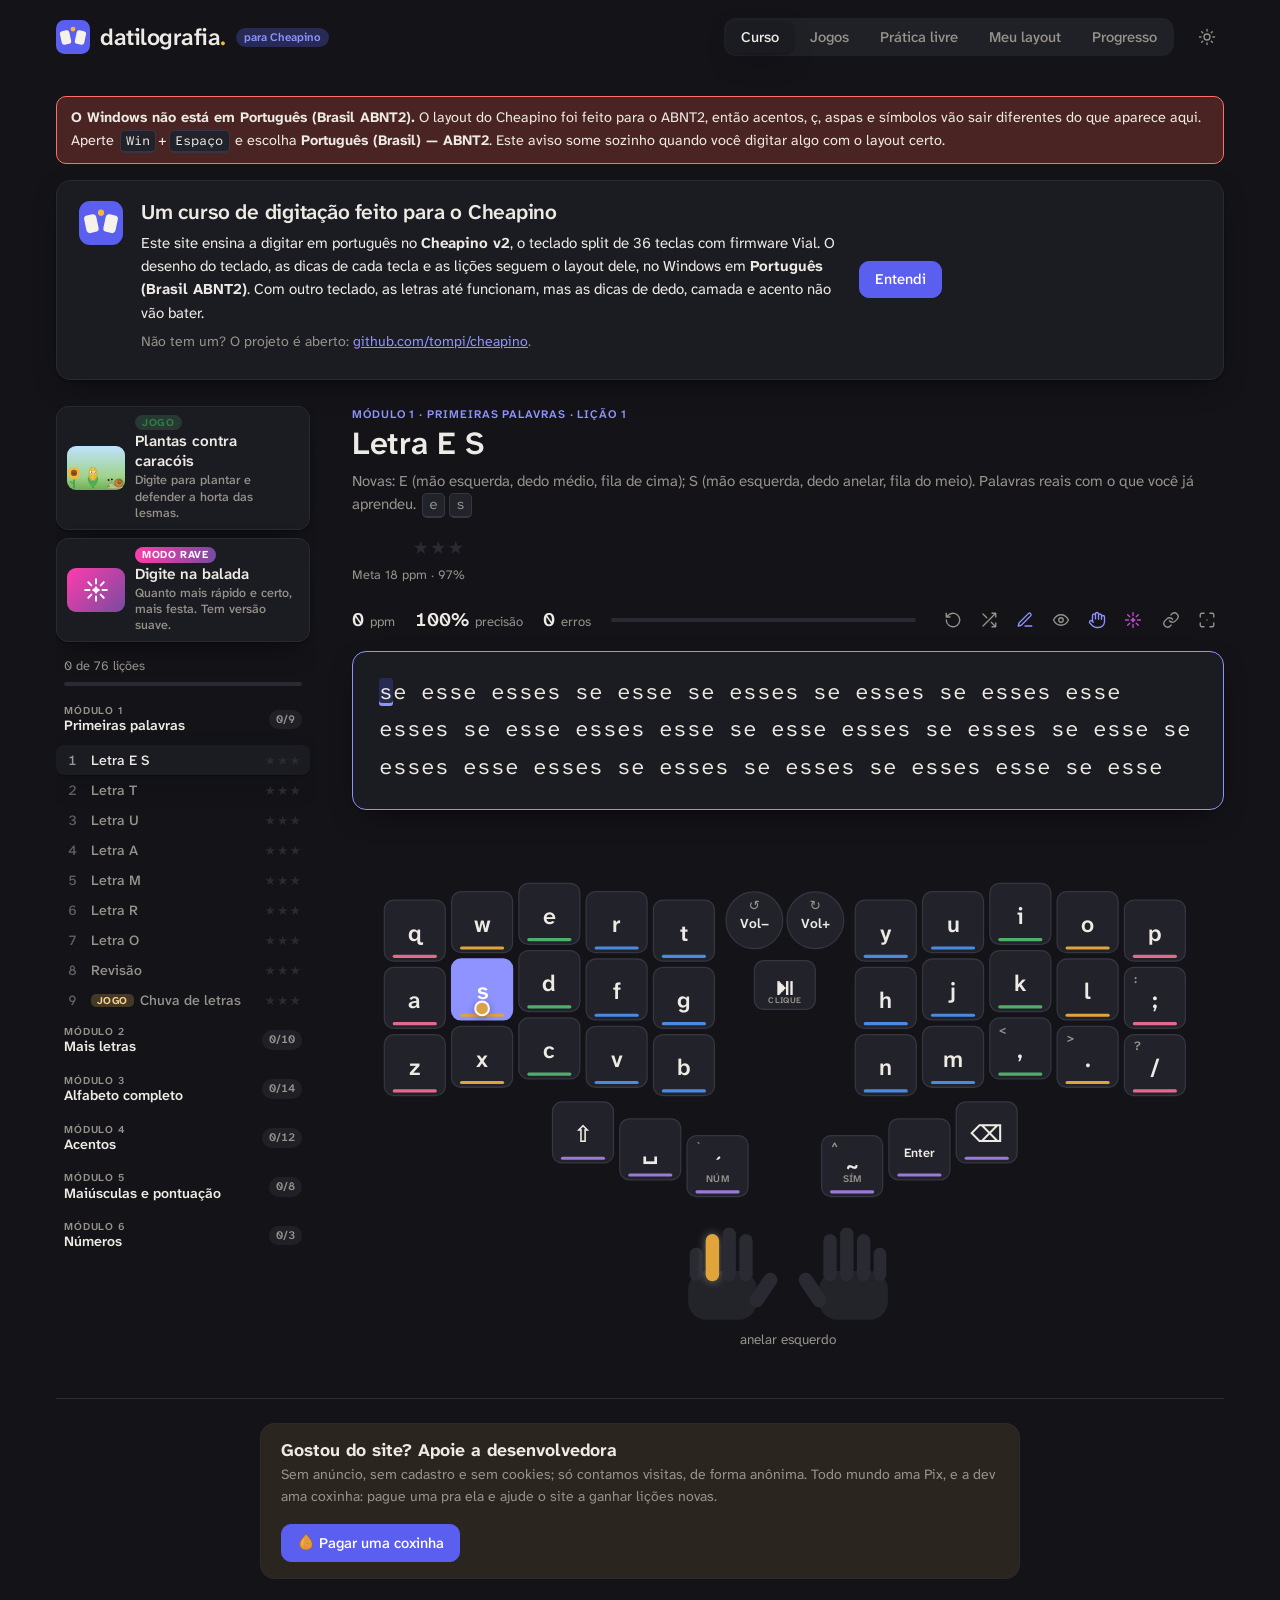
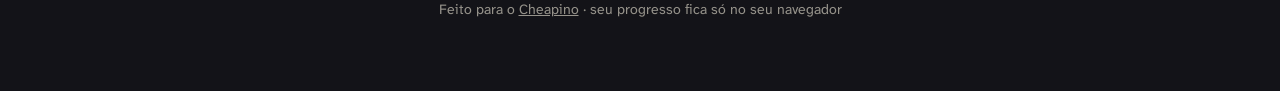
==== commit 06aac8ae: "Datilografia publicada em 2026-10-27T00:14:21.854Z" ====
--- a/datilografia-cheapino/index.html
+++ b/datilografia-cheapino/index.html
@@ -74,7 +74,7 @@
         "offers": { "@type": "Offer", "price": "0", "priceCurrency": "BRL" }
       }
     </script>
-    <script type="module" crossorigin src="./assets/index-2u4cKcwX.js"></script>
+    <script type="module" crossorigin src="./assets/index-C9azQJo9.js"></script>
     <link rel="stylesheet" crossorigin href="./assets/index-e8WtKaha.css">
   </head>
   <body>
